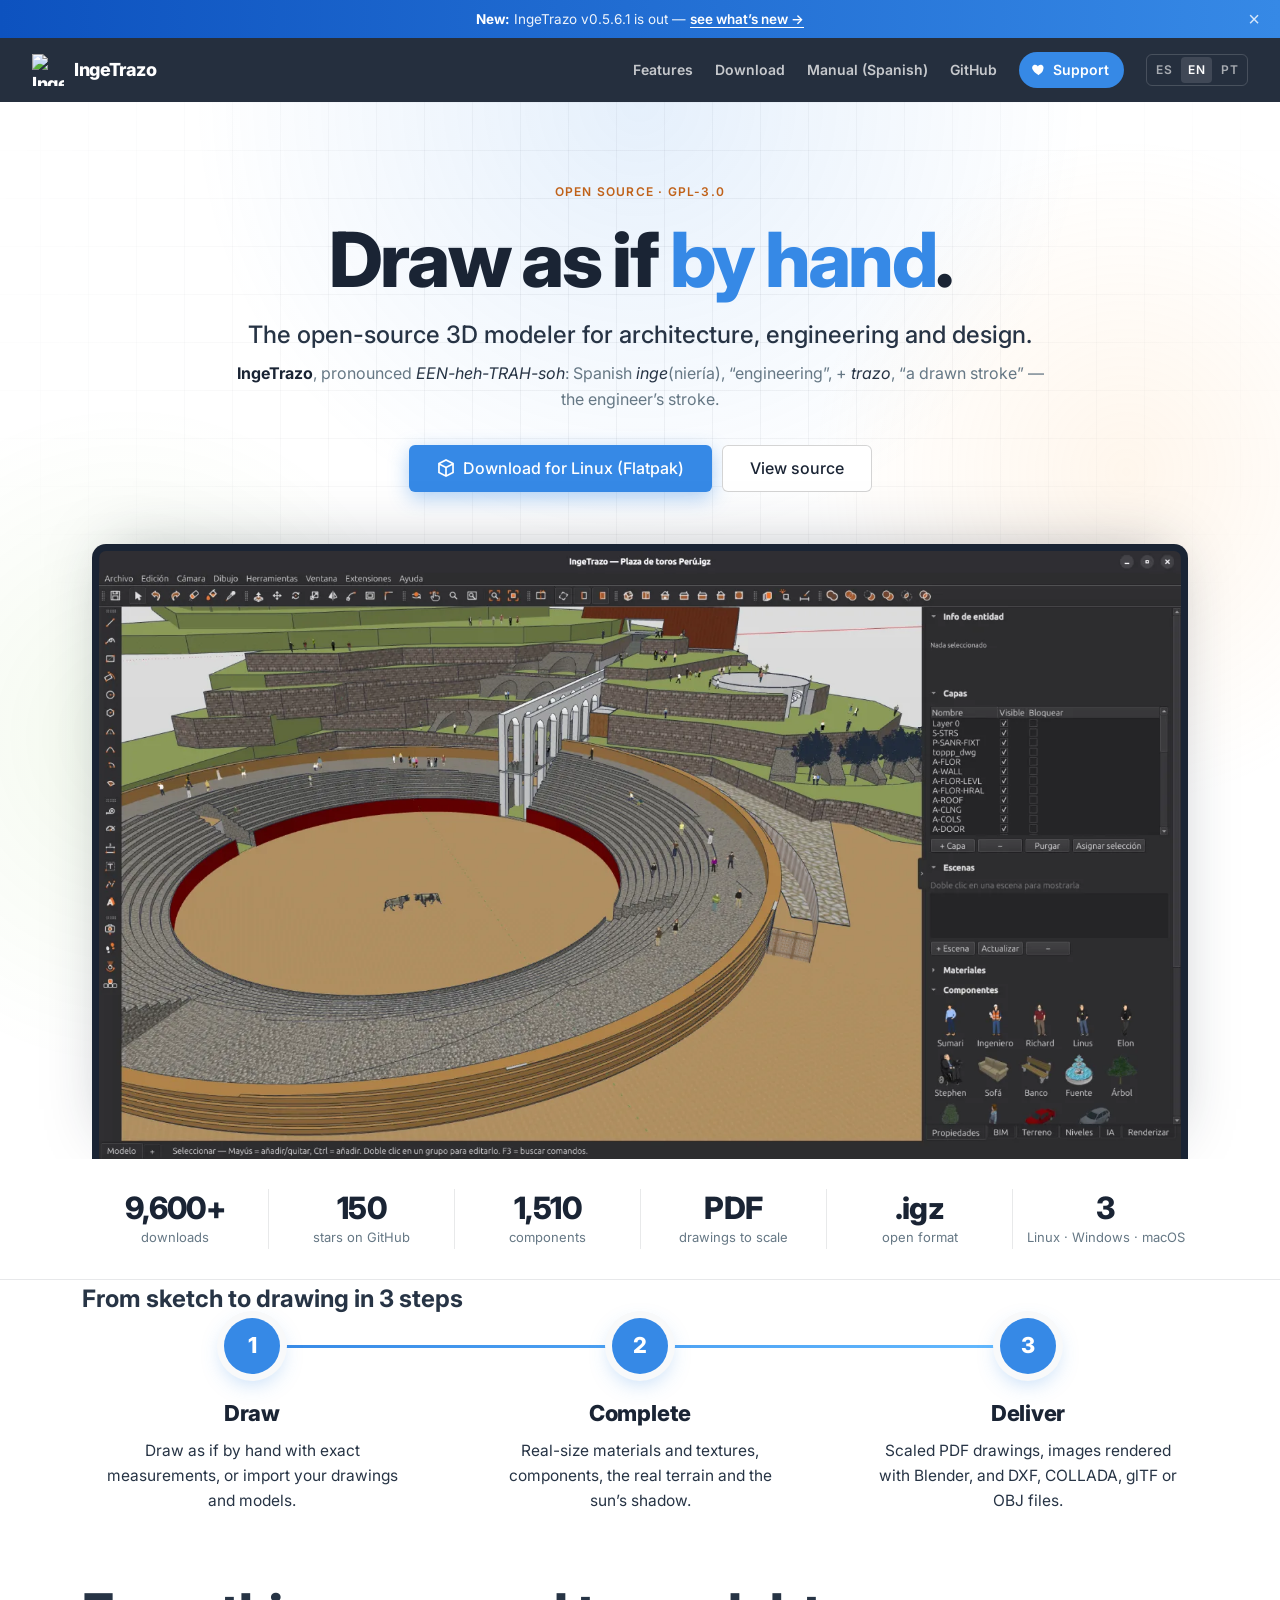
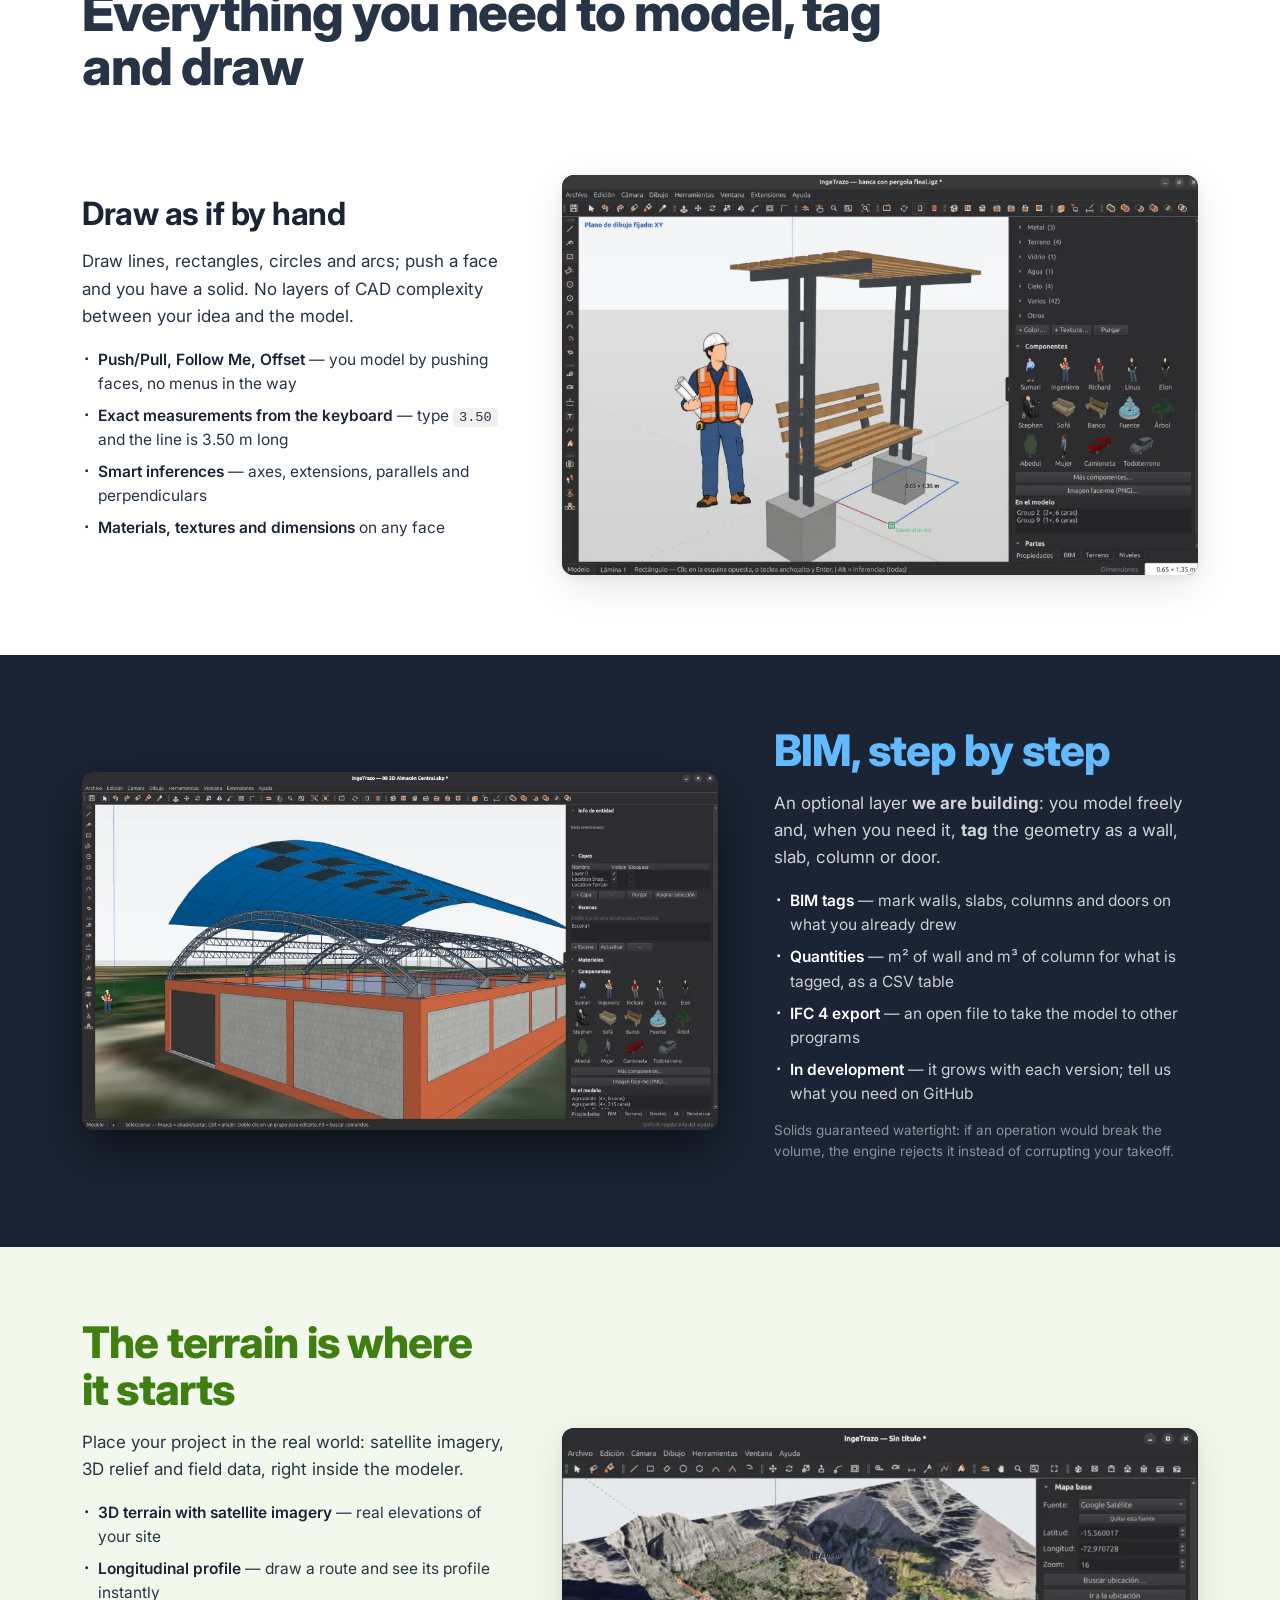
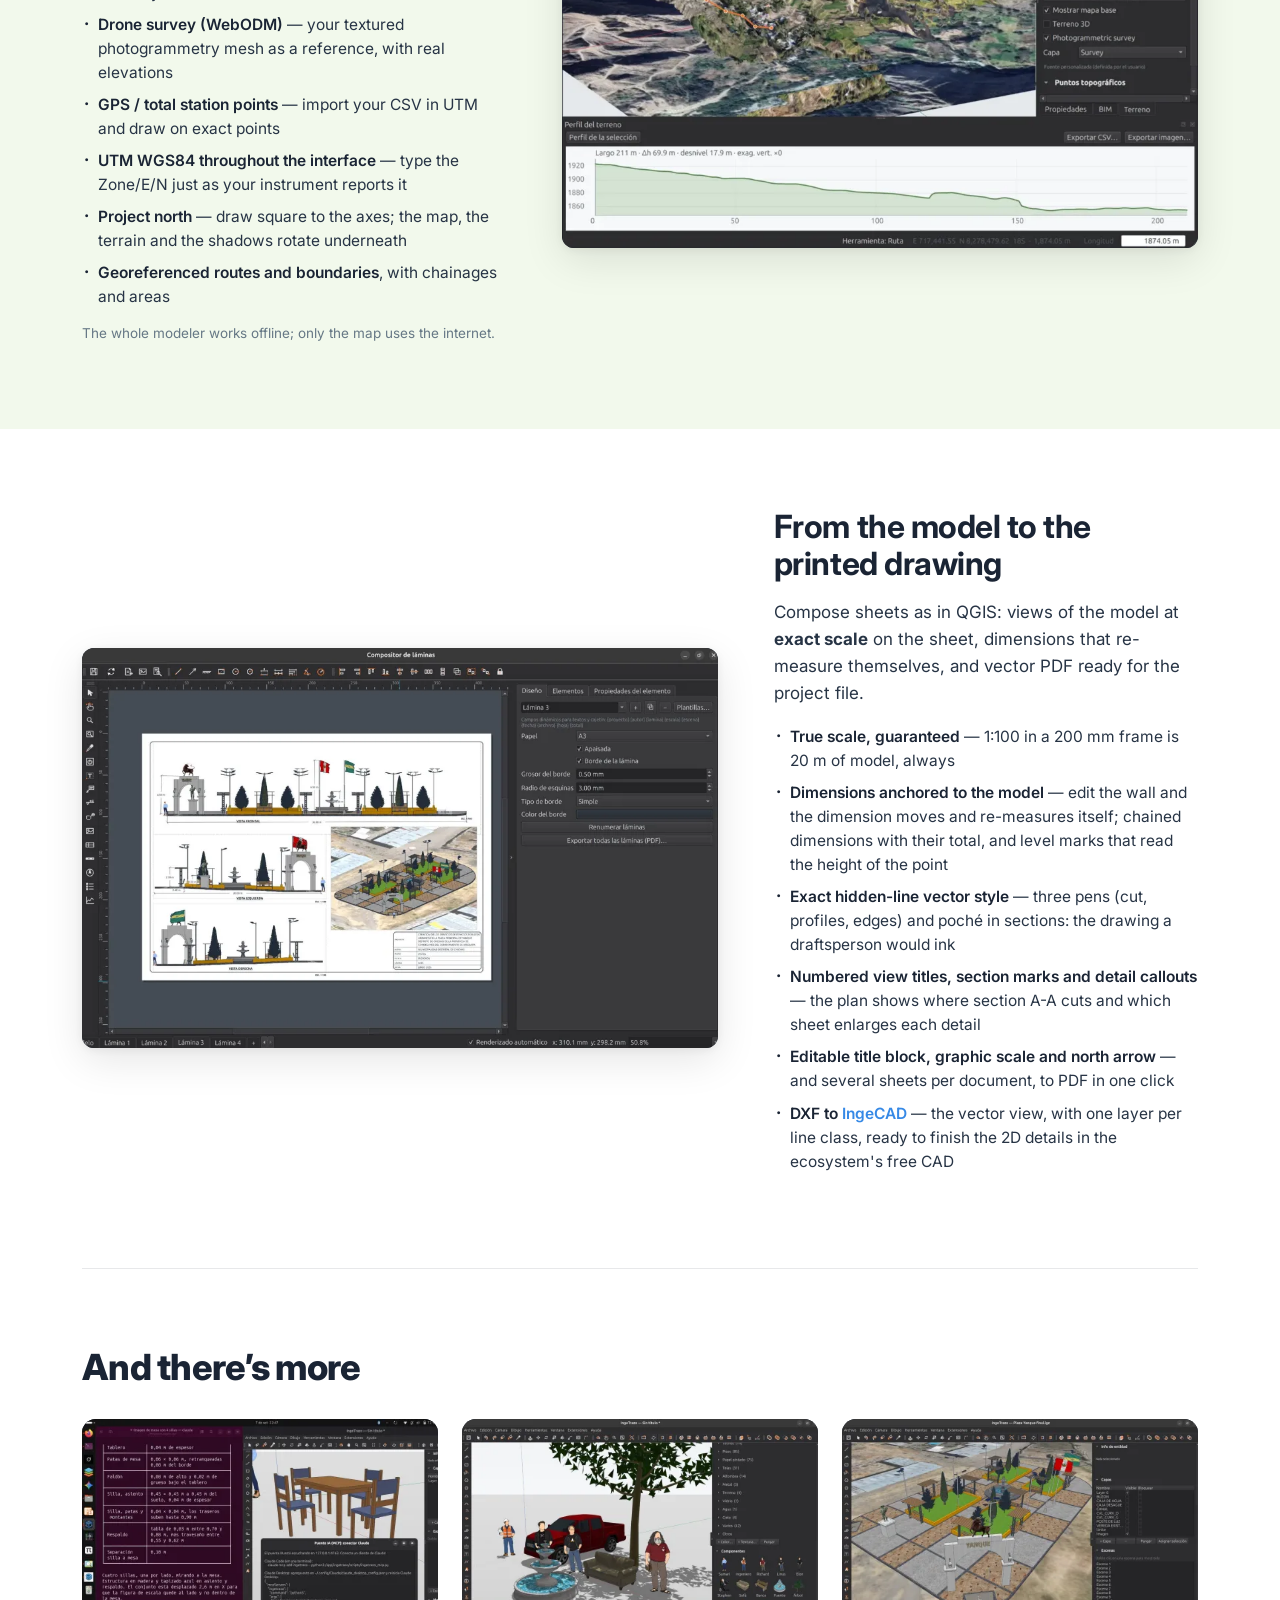
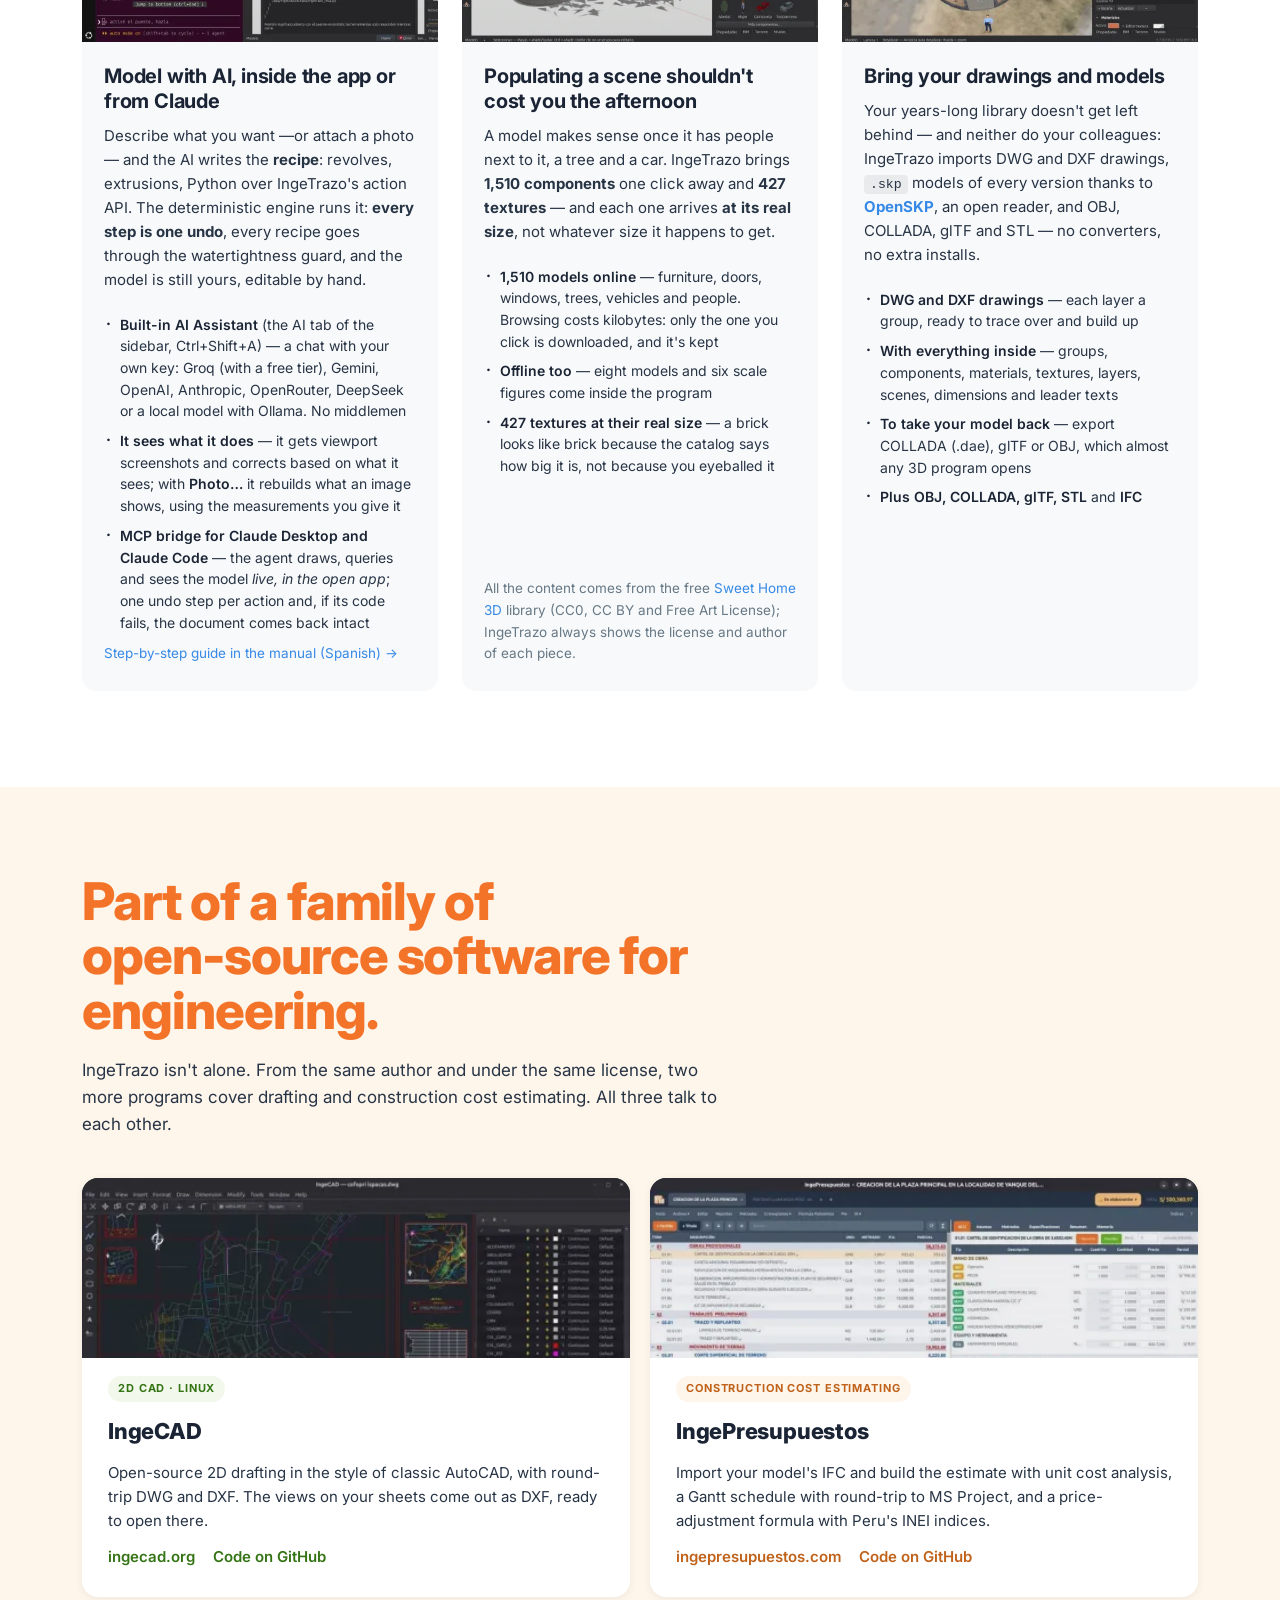
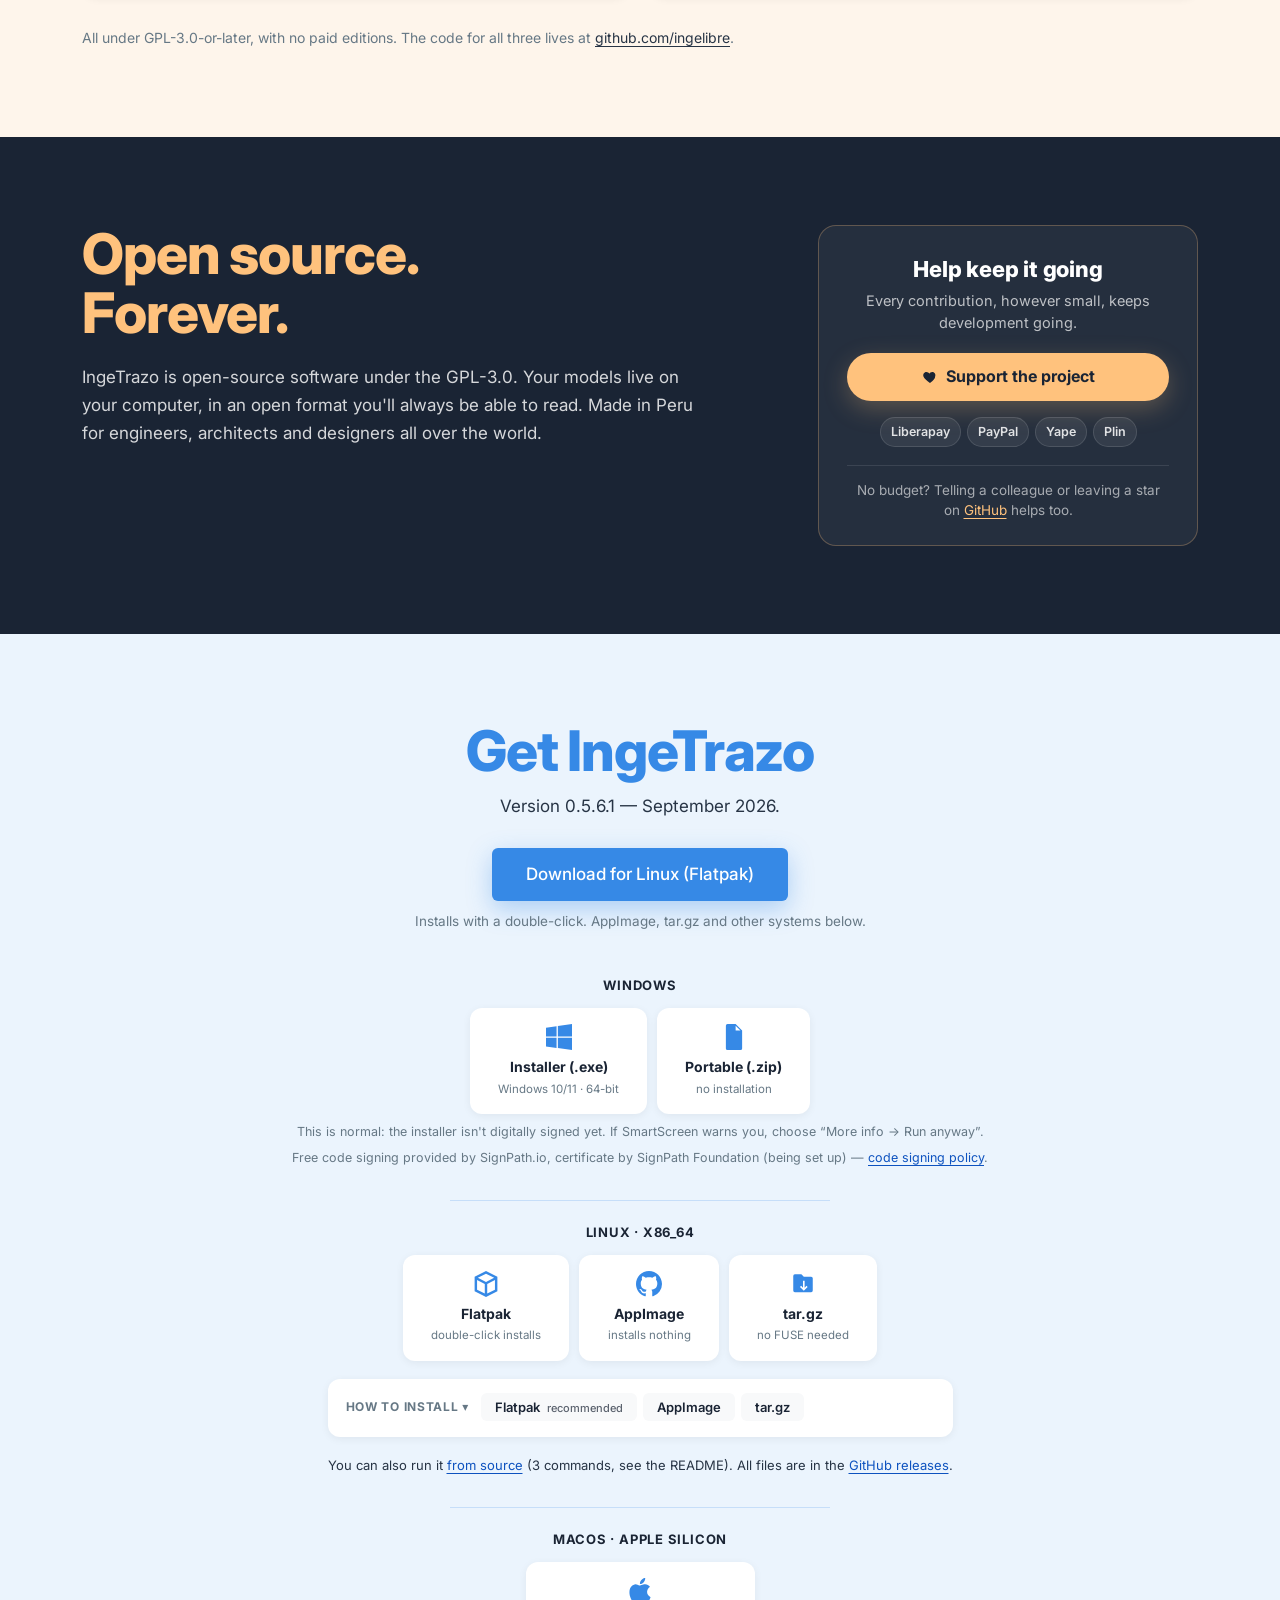
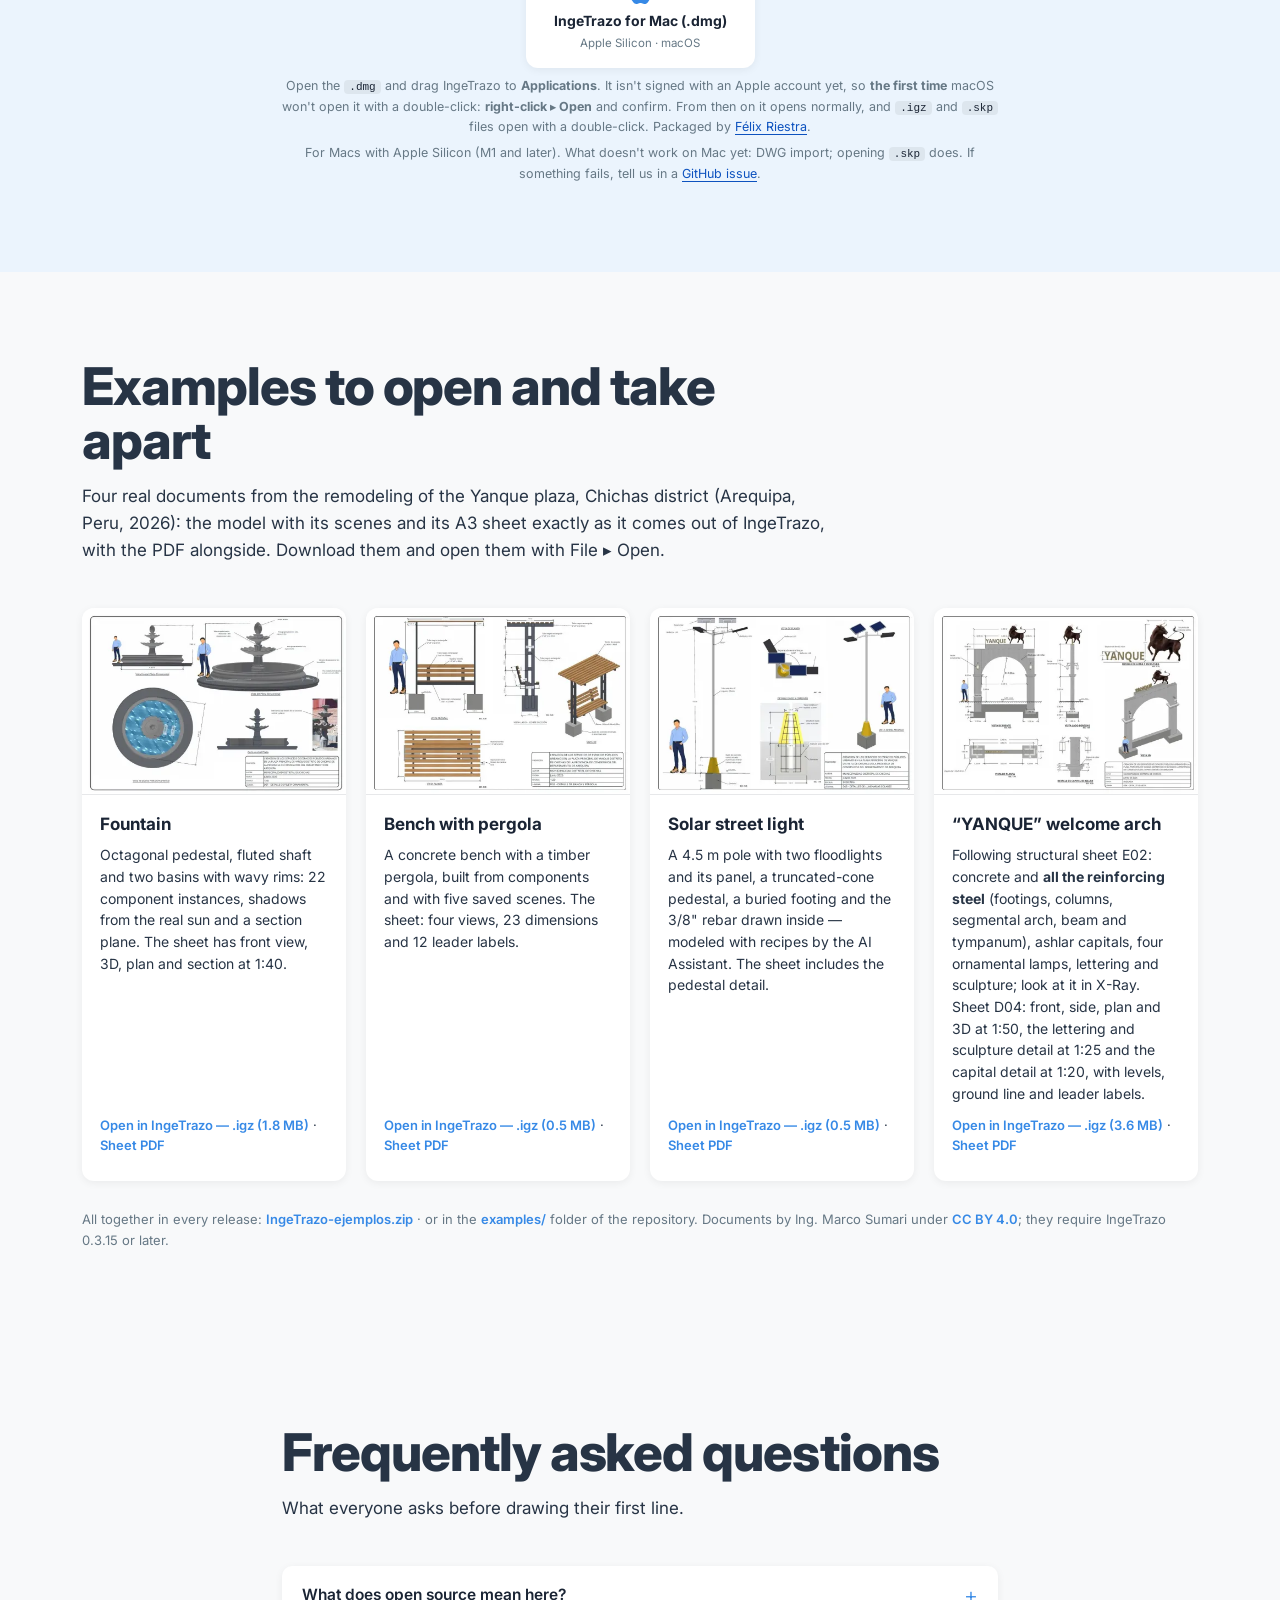
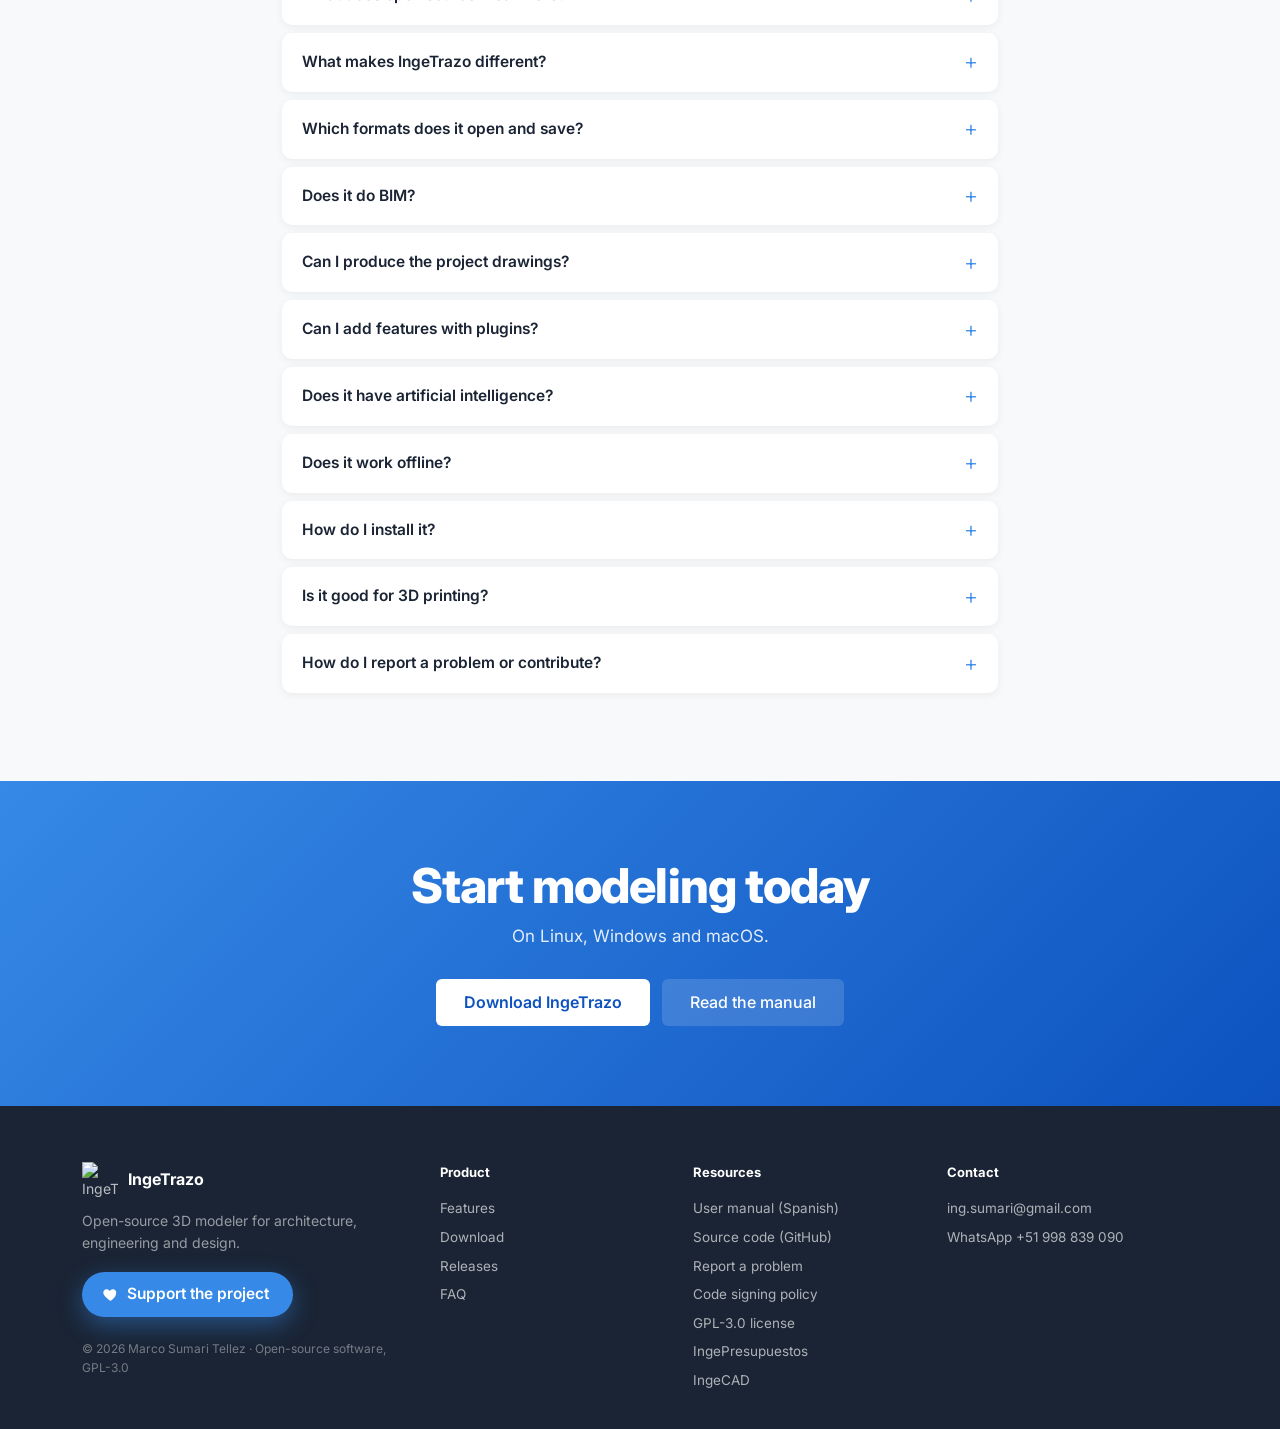
==== en/index.html @ fbbed51f "Portada clara y centrada: el lema, qué es, dos botones y la captura grande La portada vuelve al dise" ====
<!DOCTYPE html>
<html lang="en">
<head>
  <meta charset="UTF-8">
  <meta name="viewport" content="width=device-width, initial-scale=1.0">
  <meta name="theme-color" content="#1A2434">

  <title>IngeTrazo · Open-source 3D modeler for architecture and engineering</title>

  <meta name="description" content="Open-source 3D modeler for architecture, engineering and design: draw as if by hand, compose scaled PDF drawings and render with Blender. 3D satellite terrain and profiles. Linux, Windows and macOS. GPL-3.0.">
  <meta name="keywords" content="open-source 3D modeler, Linux 3D modeler, open BIM, IFC export, quantity takeoff, civil engineering software, 3D design, 3D modeling, Linux CAD, 3D terrain, longitudinal profile, open source, GPL">
  <meta name="author" content="Ing. Marco Sumari">

  <link rel="canonical" href="https://ingetrazo.com/en/">
  <link rel="alternate" hreflang="es" href="https://ingetrazo.com/">
  <link rel="alternate" hreflang="en" href="https://ingetrazo.com/en/">
  <link rel="alternate" hreflang="pt" href="https://ingetrazo.com/pt/">
  <link rel="alternate" hreflang="x-default" href="https://ingetrazo.com/">

  <meta property="og:site_name" content="IngeTrazo">
  <meta property="og:title" content="IngeTrazo · Open-source 3D modeler for architecture and engineering">
  <meta property="og:description" content="Draw as if by hand: model by pushing faces, compose scaled PDF drawings and render with Blender. 3D satellite terrain. Open source (GPL-3.0). Linux, Windows and macOS.">
  <meta property="og:image" content="https://ingetrazo.com/images/og-banner.jpg">
  <meta property="og:image:width" content="1200">
  <meta property="og:image:height" content="630">
  <meta property="og:url" content="https://ingetrazo.com/en/">
  <meta property="og:type" content="website">
  <meta property="og:locale" content="en_US">

  <meta name="twitter:card" content="summary_large_image">
  <meta name="twitter:title" content="IngeTrazo · Open-source 3D modeler for architecture and engineering">
  <meta name="twitter:description" content="Draw as if by hand: scaled PDF drawings, Blender renders and 3D satellite terrain. Open source. Linux, Windows and macOS.">
  <meta name="twitter:image" content="https://ingetrazo.com/images/og-banner.jpg">

  <link rel="icon" href="/images/favicon-32.png" type="image/png" sizes="32x32">
  <link rel="icon" href="/images/favicon-16.png" type="image/png" sizes="16x16">
  <link rel="apple-touch-icon" href="/images/logo.png" sizes="180x180">

  <link rel="preconnect" href="https://fonts.googleapis.com">
  <link rel="preconnect" href="https://fonts.gstatic.com" crossorigin>
  <link href="https://fonts.googleapis.com/css2?family=Inter:wght@400;500;600;700;800&display=swap" rel="stylesheet">

  <link rel="stylesheet" href="/style.css">

  <script type="application/ld+json">
  {
    "@context": "https://schema.org",
    "@type": "SoftwareApplication",
    "name": "IngeTrazo",
    "operatingSystem": "Linux, Windows, macOS",
    "applicationCategory": "DesignApplication",
    "description": "Open-source 3D modeler for architecture, civil engineering and 3D design, with push/pull modeling that feels like drawing by hand and an optional BIM layer in development (tags and IFC export). Includes a library of 1,510 components and 427 real-size textures with the 213 RAL Classic colors, sheet composition with drawings at exact scale and PDF export, 3D satellite terrain, drone photogrammetry surveys, longitudinal profiles; opens .skp files from every version, and imports and exports .dae, .obj, glTF and STL. Open source under GPL-3.0.",
    "url": "https://ingetrazo.com/en/",
    "softwareVersion": "0.5.6.1",
    "downloadUrl": "https://github.com/ingelibre/ingetrazo/releases/latest",
    "screenshot": "https://ingetrazo.com/images/screenshots/principal.jpeg",
    "image": "https://ingetrazo.com/images/logo.png",
    "author": {
      "@type": "Person",
      "name": "Ing. Marco Sumari",
      "email": "ing.sumari@gmail.com"
    },
    "inLanguage": "en",
    "license": "https://www.gnu.org/licenses/gpl-3.0.html",
    "offers": {
      "@type": "Offer",
      "price": "0",
      "priceCurrency": "USD",
      "description": "Open-source software under the GPL-3.0 license."
    }
  }
  </script>

  <script type="application/ld+json">
  {
    "@context": "https://schema.org",
    "@type": "FAQPage",
    "mainEntity": [
      {
        "@type": "Question",
        "name": "What does open source mean here?",
        "acceptedAnswer": {
          "@type": "Answer",
          "text": "IngeTrazo is open-source software under the GPL-3.0 license: you may use it for any project, study how it works, improve it and share it, with its source code published on GitHub. Your models are yours."
        }
      },
      {
        "@type": "Question",
        "name": "What makes IngeTrazo different?",
        "acceptedAnswer": {
          "@type": "Answer",
          "text": "It is open-source software (GPL-3.0) and runs natively on Linux, as well as Windows and macOS. It guarantees watertight solids and brings an optional BIM layer, in development. It composes sheets at scale into PDF, brings in real terrain (satellite, elevation, drone, GPS points) and connects to AI assistants that draw with the same engine, every step undoable."
        }
      },
      {
        "@type": "Question",
        "name": "Which formats does it open and save?",
        "acceptedAnswer": {
          "@type": "Answer",
          "text": "It opens its own .igz documents, DWG and DXF drawings, .skp models of every version (through OpenSKP, an open reader IngeTrazo contributes to), COLLADA (.dae), OBJ, glTF and STL. It saves to .igz, an open format, and exports COLLADA, OBJ, glTF, STL, IFC, DXF and PDF drawings."
        }
      },
      {
        "@type": "Question",
        "name": "Does it do BIM?",
        "acceptedAnswer": {
          "@type": "Answer",
          "text": "An optional layer, in development: you can tag geometry as a wall, slab, column or door, get its quantities (m², m³, units) and export it to IFC, the standard format other programs read — including IngePresupuestos. It grows with each version."
        }
      },
      {
        "@type": "Question",
        "name": "Can I produce the project drawings?",
        "acceptedAnswer": {
          "@type": "Answer",
          "text": "Yes. The sheet composer places views of the model at exact scale (1:50, 1:100…) on A4–A0 sheets, with dimensions anchored to the model that update when the model changes, an editable title block, graphic scale, numbered view titles, section marks, level and chained dimensions, detail callouts, and a vector hidden-line style with pens and poché. Export each sheet — or the whole set — to vector PDF, and the view to DXF."
        }
      },
      {
        "@type": "Question",
        "name": "Can I add features with plugins?",
        "acceptedAnswer": {
          "@type": "Answer",
          "text": "Yes. Since version 0.3.2 IngeTrazo has an Extensions menu: copy a plugin (a Python file) into your personal folder and its tools show up in the menu. Two come built in: Model Info (statistics, materials and BIM objects) and a Python Console to inspect and automate the model with code, all tied into undo."
        }
      },
      {
        "@type": "Question",
        "name": "Does it have artificial intelligence?",
        "acceptedAnswer": {
          "@type": "Answer",
          "text": "Yes, in two ways. The built-in AI Assistant is a chat: paste the key of whichever provider you prefer (Groq has a free tier; also Gemini, OpenAI, Anthropic, OpenRouter, DeepSeek, or Ollama on your own machine) and describe the model in words or with a photo. And the MCP bridge lets Claude Desktop or Claude Code draw directly in the open app. In both cases the AI generates recipes that the engine executes, every step can be undone and the model stays editable by hand. Without AI, IngeTrazo works just the same, and offline."
        }
      },
      {
        "@type": "Question",
        "name": "Does it work offline?",
        "acceptedAnswer": {
          "@type": "Answer",
          "text": "Yes, the whole modeler works offline and your files live on your computer. Only the satellite map and the 3D terrain download imagery from the internet while you use them."
        }
      },
      {
        "@type": "Question",
        "name": "How do I install it?",
        "acceptedAnswer": {
          "@type": "Answer",
          "text": "On Windows: download the installer from ingetrazo.com or from the GitHub releases, double-click and you're done. On Linux: download the Flatpak (double-click and your app store installs it, with .igz and .skp files associated), the AppImage (make it executable and open it) or, if your distro lacks FUSE, the tar.gz — extract it anywhere and run ingetrazo. On macOS (Apple Silicon): download the .dmg, drag IngeTrazo to Applications and the first time open it with right-click ▸ Open (it isn't signed with an Apple account yet). You can also run it from source with 3 commands."
        }
      },
      {
        "@type": "Question",
        "name": "Is it good for 3D printing?",
        "acceptedAnswer": {
          "@type": "Answer",
          "text": "Not its strong suit yet, but it's on the horizon. Today you can export to binary STL and take it to your slicer, and the solids the engine makes are closed; what it doesn't have yet are dedicated 3D-printing tools (wall-thickness checks, overhangs, mesh repair, 3MF). They're planned for the future."
        }
      },
      {
        "@type": "Question",
        "name": "How do I report a problem or contribute?",
        "acceptedAnswer": {
          "@type": "Answer",
          "text": "The project lives on GitHub (github.com/ingelibre/ingetrazo): open an issue with your sample file, suggest improvements or send code. You can also get in touch by email."
        }
      }
    ]
  }
  </script>
</head>
<body>

  <!-- ============ AVISO DE NUEVA VERSIÓN ============ -->
  <div class="announce" id="announce">
    <p><strong>New:</strong> IngeTrazo <span id="announce-version">v0.5.6.1</span> is out — <a href="https://github.com/ingelibre/ingetrazo/releases/latest" target="_blank" rel="noopener">see what’s new →</a></p>
    <button type="button" class="announce-close" aria-label="Close notice">×</button>
  </div>

  <!-- ============ HEADER ============ -->
  <header class="nav">
    <div class="container nav-inner">
      <a href="/en/" class="nav-brand">
        <img src="/images/logo.png" alt="IngeTrazo" width="32" height="32">
        <span>IngeTrazo</span>
      </a>
      <nav class="nav-links">
        <a href="#features">Features</a>
        <a href="#descargar">Download</a>
        <a href="https://ingetrazo-docs.pages.dev" target="_blank" rel="noopener">Manual (Spanish)</a>
        <a href="https://github.com/ingelibre/ingetrazo" target="_blank" rel="noopener">GitHub</a>
        <a href="/en/apoyar">Support</a>
        <span class="lang-switch" aria-label="Language"><a href="/" hreflang="es" data-lang="es">ES</a><a href="/en/" hreflang="en" data-lang="en" aria-current="true">EN</a><a href="/pt/" hreflang="pt" data-lang="pt">PT</a></span>
      </nav>
      <button class="nav-toggle" aria-label="Open menu" type="button">
        <span></span><span></span><span></span>
      </button>
    </div>
  </header>

  <!-- ============ HERO ============ -->
  <section class="hero">
    <div class="container hero-center">
      <span class="hero-badge">Open source · GPL-3.0</span>
      <h1>Draw as if <span class="grad-text">by hand</span>.</h1>
      <p class="hero-lead">The open-source 3D modeler for architecture, engineering and design.</p>
      <p class="hero-name"><strong>IngeTrazo</strong>, pronounced <em>EEN-heh-TRAH-soh</em>: Spanish <em>inge</em>(niería), “engineering”, + <em>trazo</em>, “a drawn stroke” — the engineer’s stroke.</p>
      <div class="hero-ctas">
        <a href="#descargar" class="btn btn-primary btn-lg" id="hero-dl">Download IngeTrazo</a>
        <a href="https://github.com/ingelibre/ingetrazo" class="btn btn-ghost btn-lg" target="_blank" rel="noopener">View source</a>
      </div>
    </div>
    <div class="hero-screenshot-wrap">
      <img class="hero-img zoomable" src="/images/screenshots/principal.webp"
               srcset="/images/screenshots/principal-480.webp 480w, /images/screenshots/principal-960.webp 960w, /images/screenshots/principal.webp 1600w"
               sizes="(max-width: 900px) calc(100vw - 32px), 1120px"
           alt="IngeTrazo with a bullring: terraces, stands, arches and spectators, with the layers, scenes and components panels and the Terrain, Levels, AI and Render tabs"
           width="1600" height="900" loading="eager" fetchpriority="high">
    </div>
  </section>

  <!-- ============ CIFRAS ============ -->
  <section class="stats" aria-label="IngeTrazo in numbers">
    <div class="container stats-row">
        <div class="stat"><strong data-stat="downloads">9,600+</strong><span>downloads</span></div>
        <div class="stat"><strong data-stat="stars">150</strong><span>stars on GitHub</span></div>
        <div class="stat"><strong>1,510</strong><span>components</span></div>
        <div class="stat"><strong>PDF</strong><span>drawings to scale</span></div>
        <div class="stat"><strong>.igz</strong><span>open format</span></div>
        <div class="stat"><strong>3</strong><span>Linux · Windows · macOS</span></div>
    </div>
  </section>

  <!-- ============ 3 PASOS ============ -->
  <section class="steps" aria-label="How it works">
    <div class="container">
      <h2>From sketch to drawing in 3 steps</h2>
      <ol class="steps-row">
        <li class="step"><span class="step-n">1</span><h3>Draw</h3><p>Draw as if by hand with exact measurements, or import your drawings and models.</p></li>
        <li class="step"><span class="step-n">2</span><h3>Complete</h3><p>Real-size materials and textures, components, the real terrain and the sun’s shadow.</p></li>
        <li class="step"><span class="step-n">3</span><h3>Deliver</h3><p>Scaled PDF drawings, images rendered with Blender, and DXF, COLLADA, glTF or OBJ files.</p></li>
      </ol>
    </div>
  </section>

  <!-- ============ FEATURES ============ -->
  <div id="features">
    <div class="container features-head"><h2>Everything you need to model, tag and draw</h2></div>

    <!-- ── 1. Modelado freeform ── -->
    <section class="feat reveal">
      <div class="container feat-row">
        <div class="feat-text">
          <h2>Draw as if by hand</h2>
          <p>Draw lines, rectangles, circles and arcs; push a face and you have a solid. No layers of CAD complexity between your idea and the model.</p>
          <ul class="feat-list">
            <li><strong>Push/Pull, Follow Me, Offset</strong> — you model by pushing faces, no menus in the way</li>
            <li><strong>Exact measurements from the keyboard</strong> — type <code>3.50</code> and the line is 3.50 m long</li>
            <li><strong>Smart inferences</strong> — axes, extensions, parallels and perpendiculars</li>
            <li><strong>Materials, textures and dimensions</strong> on any face</li>
          </ul>
        </div>
        <figure class="feat-img">
          <img class="zoomable" src="/images/screenshots/modelado.webp"
               srcset="/images/screenshots/modelado-480.webp 480w, /images/screenshots/modelado-960.webp 960w, /images/screenshots/modelado.webp 1600w"
               sizes="(max-width: 860px) calc(100vw - 64px), 640px"
               alt="Drawing Yanque's bench with pergola in IngeTrazo: a rectangle half-drawn on the concrete footing with its size, 0.65 × 1.35 m, in the value box, next to the engineer figure in a hard hat" width="1600" height="1007" loading="lazy">
        </figure>
      </div>
    </section>

    <!-- ── 2. BIM (en desarrollo) ── -->
    <section class="feat feat-bim reveal">
      <div class="container feat-row feat-reverse">
        <div class="feat-text">
          <h2>BIM, step by step</h2>
          <p>An optional layer <strong>we are building</strong>: you model freely and, when you need it, <strong>tag</strong> the geometry as a wall, slab, column or door.</p>
          <ul class="feat-list">
            <li><strong>BIM tags</strong> — mark walls, slabs, columns and doors on what you already drew</li>
            <li><strong>Quantities</strong> — m² of wall and m³ of column for what is tagged, as a CSV table</li>
            <li><strong>IFC 4 export</strong> — an open file to take the model to other programs</li>
            <li><strong>In development</strong> — it grows with each version; tell us what you need on GitHub</li>
          </ul>
          <p class="feat-muted-light">Solids guaranteed watertight: if an operation would break the volume, the engine rejects it instead of corrupting your takeoff.</p>
        </div>
        <figure class="feat-img">
          <img class="zoomable" src="/images/screenshots/bim.webp"
               srcset="/images/screenshots/bim-480.webp 480w, /images/screenshots/bim-960.webp 960w, /images/screenshots/bim.webp 1600w"
               sizes="(max-width: 860px) calc(100vw - 64px), 640px"
               alt="Warehouse with arched steel trusses, a curved roof and block walls on the terrain, with the layers, scenes and components panels" width="1600" height="900" loading="lazy">
        </figure>
      </div>
    </section>

    <!-- ── 3. Terreno — verde ── -->
    <section class="feat feat-terra reveal">
      <div class="container feat-row">
        <div class="feat-text">
          <h2>The terrain is where it starts</h2>
          <p>Place your project in the real world: satellite imagery, 3D relief and field data, right inside the modeler.</p>
          <ul class="feat-list">
            <li><strong>3D terrain with satellite imagery</strong> — real elevations of your site</li>
            <li><strong>Longitudinal profile</strong> — draw a route and see its profile instantly</li>
            <li><strong>Drone survey (WebODM)</strong> — your textured photogrammetry mesh as a reference, with real elevations</li>
            <li><strong>GPS / total station points</strong> — import your CSV in UTM and draw on exact points</li>
            <li><strong>UTM WGS84 throughout the interface</strong> — type the Zone/E/N just as your instrument reports it</li>
            <li><strong>Project north</strong> — draw square to the axes; the map, the terrain and the shadows rotate underneath</li>
            <li><strong>Georeferenced routes and boundaries</strong>, with chainages and areas</li>
          </ul>
          <p class="feat-muted">The whole modeler works offline; only the map uses the internet.</p>
        </div>
        <figure class="feat-img">
          <img class="zoomable" src="/images/screenshots/terreno.webp"
               srcset="/images/screenshots/terreno-480.webp 480w, /images/screenshots/terreno-960.webp 960w, /images/screenshots/terreno.webp 1600w"
               sizes="(max-width: 860px) calc(100vw - 64px), 640px"
               alt="Drone photogrammetry survey of a valley with a route drawn on it, its longitudinal profile and a live UTM readout" width="1600" height="1057" loading="lazy">
        </figure>
      </div>
    </section>

    <!-- ── 4. Láminas / planos ── -->
    <section class="feat reveal">
      <div class="container feat-row feat-reverse">
        <div class="feat-text">
          <h2>From the model to the printed drawing</h2>
          <p>Compose sheets as in QGIS: views of the model at <strong>exact scale</strong> on the sheet, dimensions that re-measure themselves, and vector PDF ready for the project file.</p>
          <ul class="feat-list">
            <li><strong>True scale, guaranteed</strong> — 1:100 in a 200 mm frame is 20 m of model, always</li>
            <li><strong>Dimensions anchored to the model</strong> — edit the wall and the dimension moves and re-measures itself; chained dimensions with their total, and level marks that read the height of the point</li>
            <li><strong>Exact hidden-line vector style</strong> — three pens (cut, profiles, edges) and poché in sections: the drawing a draftsperson would ink</li>
            <li><strong>Numbered view titles, section marks and detail callouts</strong> — the plan shows where section A-A cuts and which sheet enlarges each detail</li>
            <li><strong>Editable title block, graphic scale and north arrow</strong> — and several sheets per document, to PDF in one click</li>
            <li><strong>DXF to <a href="https://ingecad.org" target="_blank" rel="noopener">IngeCAD</a></strong> — the vector view, with one layer per line class, ready to finish the 2D details in the ecosystem's free CAD</li>
          </ul>
        </div>
        <figure class="feat-img">
          <img class="zoomable" src="/images/screenshots/laminas.webp"
               srcset="/images/screenshots/laminas-480.webp 480w, /images/screenshots/laminas-960.webp 960w, /images/screenshots/laminas.webp 1600w"
               sizes="(max-width: 860px) calc(100vw - 64px), 640px"
               data-caption="IngeTrazo's sheet composer with an A3 sheet of Yanque's square: front, left and right views at 1:100, a 3D view on the satellite terrain and the title block"
               alt="IngeTrazo's sheet composer with an A3 sheet of Yanque's square: front, left and right views at 1:100, a 3D view on the satellite terrain and the title block" width="1600" height="1007" loading="lazy">
        </figure>
      </div>
    </section>

    <!-- ── Y además: IA, componentes e importar ── -->
    <section class="feat more reveal">
      <div class="container">
        <h2 class="more-title">And there’s more</h2>
        <div class="more-grid">
        <article class="more-card">
          <figure class="more-img">
            <img class="zoomable" src="/images/screenshots/mcp-claude.webp"
               srcset="/images/screenshots/mcp-claude-480.webp 480w, /images/screenshots/mcp-claude-960.webp 960w, /images/screenshots/mcp-claude.webp 1600w"
               sizes="(max-width: 960px) min(640px, calc(100vw - 40px)), 380px"
                 data-caption="The MCP bridge on an uncropped Ubuntu desktop. Claude Code in the terminal has just drawn, in the app open next to it, a 1.40 × 0.80 × 0.75 m dining table with four chairs (0.45 × 0.45 seat at 0.45 m, backrest at 0.90 m) —“a table with 4 chairs, standard measurements”— and answers with the table of dimensions it used; on the right, the bridge dialog with the connection line. How it's done: Extensions ▸ AI Bridge (MCP), copy the line it shows you, paste it into the terminal (claude mcp add ingetrazo -- …) or into Claude Desktop's configuration, and ask for whatever you want with IngeTrazo open."
                 alt="Full Ubuntu desktop: Claude Code in a terminal on the left listing the measurements of the table with four chairs it just drew, and IngeTrazo on the right with the model and the AI Bridge (MCP) dialog open" width="1600" height="1000" loading="lazy">
          </figure>
          <div class="more-body">
            <h3>Model with AI, inside the app or from Claude</h3>
            <p>Describe what you want —or attach a photo— and the AI writes the <strong>recipe</strong>: revolves, extrusions, Python over IngeTrazo's action API. The deterministic engine runs it: <strong>every step is one undo</strong>, every recipe goes through the watertightness guard, and the model is still yours, editable by hand.</p>
            <ul class="feat-list">
              <li><strong>Built-in AI Assistant</strong> (the AI tab of the sidebar, Ctrl+Shift+A) — a chat with your own key: Groq (with a free tier), Gemini, OpenAI, Anthropic, OpenRouter, DeepSeek or a local model with Ollama. No middlemen</li>
              <li><strong>It sees what it does</strong> — it gets viewport screenshots and corrects based on what it sees; with <strong>Photo…</strong> it rebuilds what an image shows, using the measurements you give it</li>
              <li><strong>MCP bridge for Claude Desktop and Claude Code</strong> — the agent draws, queries and sees the model <em>live, in the open app</em>; one undo step per action and, if its code fails, the document comes back intact</li>
            </ul>
            <p class="feat-muted"><a href="https://ingetrazo-docs.pages.dev/ia/" target="_blank" rel="noopener">Step-by-step guide in the manual (Spanish) →</a></p>
          </div>
        </article>
        <article class="more-card">
          <figure class="more-img">
          <img class="zoomable" src="/images/screenshots/componentes.webp"
               srcset="/images/screenshots/componentes-480.webp 480w, /images/screenshots/componentes-960.webp 960w, /images/screenshots/componentes.webp 1600w"
               sizes="(max-width: 960px) min(640px, calc(100vw - 40px)), 380px"
               data-caption="A scene populated from IngeTrazo's component tray: a tree casting shadows, a pickup, a sofa, a fountain and scale figures, with the library of people, furniture, trees and vehicles on the right"
               alt="A scene populated from IngeTrazo's component tray: a tree casting shadows, a pickup, a sofa, a fountain and scale figures, with the library of people, furniture, trees and vehicles on the right" width="1600" height="1007" loading="lazy">
        </figure>
          <div class="more-body">
            <h3>Populating a scene shouldn't cost you the afternoon</h3>
            <p>A model makes sense once it has people next to it, a tree and a car. IngeTrazo brings <strong>1,510 components</strong> one click away and <strong>427 textures</strong> — and each one arrives <strong>at its real size</strong>, not whatever size it happens to get.</p>
            <ul class="feat-list">
              <li><strong>1,510 models online</strong> — furniture, doors, windows, trees, vehicles and people. Browsing costs kilobytes: only the one you click is downloaded, and it's kept</li>
              <li><strong>Offline too</strong> — eight models and six scale figures come inside the program</li>
              <li><strong>427 textures at their real size</strong> — a brick looks like brick because the catalog says how big it is, not because you eyeballed it</li>
            </ul>
            <p class="feat-muted">All the content comes from the free <a href="https://www.sweethome3d.com" target="_blank" rel="noopener">Sweet Home 3D</a> library (CC0, CC BY and Free Art License); IngeTrazo always shows the license and author of each piece.</p>
          </div>
        </article>
        <article class="more-card">
          <figure class="more-img">
          <img class="zoomable" src="/images/screenshots/importar.webp"
               srcset="/images/screenshots/importar-480.webp 480w, /images/screenshots/importar-960.webp 960w, /images/screenshots/importar.webp 1600w"
               sizes="(max-width: 960px) min(640px, calc(100vw - 40px)), 380px"
               data-caption="Yanque's main square modelled in IngeTrazo on its satellite terrain: welcome arch, pergolas, gardens, fountain, solar lamp posts and flags, with its layers and scenes in the side panel"
               alt="Yanque's main square modelled in IngeTrazo on its satellite terrain: welcome arch, pergolas, gardens, fountain, solar lamp posts and flags, with its layers and scenes in the side panel" width="1600" height="1007" loading="lazy">
        </figure>
          <div class="more-body">
            <h3>Bring your drawings and models</h3>
          <p>Your years-long library doesn't get left behind — and neither do your colleagues: IngeTrazo imports DWG and DXF drawings, <code>.skp</code> models of every version thanks to <a href="https://github.com/iamahsanmehmood/openskp" target="_blank" rel="noopener"><strong>OpenSKP</strong></a>, an open reader, and OBJ, COLLADA, glTF and STL — no converters, no extra installs.</p>
          <ul class="feat-list">
            <li><strong>DWG and DXF drawings</strong> — each layer a group, ready to trace over and build up</li>
            <li><strong>With everything inside</strong> — groups, components, materials, textures, layers, scenes, dimensions and leader texts</li>
            <li><strong>To take your model back</strong> — export COLLADA (.dae), glTF or OBJ, which almost any 3D program opens</li>
            <li><strong>Plus OBJ, COLLADA, glTF, STL</strong> and <strong>IFC</strong></li>
          </ul>
          </div>
        </article>
        </div>
      </div>
    </section>

  </div>

  <!-- ============ PUENTE INGEPRESUPUESTOS ============ -->
  <section class="bridge reveal">
    <div class="container">
      <h2>Part of a family of<br>open-source software for engineering.</h2>
      <p>IngeTrazo isn't alone. From the same author and under the same license, two more programs cover drafting and construction cost estimating. All three talk to each other.</p>
      <div class="fam-grid">
        <article class="fam-card fam-lime">
          <a class="fam-shot" href="https://ingecad.org" target="_blank" rel="noopener" tabindex="-1" aria-hidden="true">
            <img src="/images/familia/ingecad.webp"
               srcset="/images/familia/ingecad-480.webp 480w, /images/familia/ingecad.webp 960w"
               sizes="(max-width: 700px) calc(100vw - 40px), 460px" alt="" width="960" height="540" loading="lazy">
          </a>
          <span class="fam-tag">2D CAD · Linux</span>
          <h3>IngeCAD</h3>
          <p>Open-source 2D drafting in the style of classic AutoCAD, with round-trip DWG and DXF. The views on your sheets come out as DXF, ready to open there.</p>
          <p class="fam-links">
            <a href="https://ingecad.org" target="_blank" rel="noopener">ingecad.org</a>
            <a href="https://github.com/ingelibre/ingecad" target="_blank" rel="noopener">Code on GitHub</a>
          </p>
        </article>
        <article class="fam-card fam-orange">
          <a class="fam-shot" href="https://ingepresupuestos.com" target="_blank" rel="noopener" tabindex="-1" aria-hidden="true">
            <img src="/images/familia/ingepresupuestos.webp"
               srcset="/images/familia/ingepresupuestos-480.webp 480w, /images/familia/ingepresupuestos.webp 960w"
               sizes="(max-width: 700px) calc(100vw - 40px), 460px" alt="" width="960" height="540" loading="lazy">
          </a>
          <span class="fam-tag">Construction cost estimating</span>
          <h3>IngePresupuestos</h3>
          <p>Import your model's IFC and build the estimate with unit cost analysis, a Gantt schedule with round-trip to MS Project, and a price-adjustment formula with Peru's INEI indices.</p>
          <p class="fam-links">
            <a href="https://ingepresupuestos.com" target="_blank" rel="noopener">ingepresupuestos.com</a>
            <a href="https://github.com/ingelibre/ingepresupuestos" target="_blank" rel="noopener">Code on GitHub</a>
          </p>
        </article>
      </div>
      <p class="fam-note">All under GPL-3.0-or-later, with no paid editions. The code for all three lives at <a href="https://github.com/ingelibre" target="_blank" rel="noopener">github.com/ingelibre</a>.</p>
    </div>
  </section>

  <!-- ============ IMPACT ============ -->
  <section class="impact">
    <h2>Open source.<br>Forever.</h2>
    <p>IngeTrazo is open-source software under the GPL-3.0. Your models live on your computer, in an open format you'll always be able to read. Made in Peru for engineers, architects and designers all over the world.</p>
    <aside class="impact-card">
      <p class="impact-card-q">Help keep it going</p>
      <p class="impact-card-sub">Every contribution, however small, keeps development going.</p>
      <a class="btn btn-lg impact-card-btn" href="/en/apoyar">Support the project</a>
      <ul class="pay-chips" aria-label="Payment methods"><li>Liberapay</li><li>PayPal</li><li>Yape</li><li>Plin</li></ul>
      <p class="impact-card-alt">No budget? Telling a colleague or leaving a star on <a href="https://github.com/ingelibre/ingetrazo" target="_blank" rel="noopener">GitHub</a> helps too.</p>
    </aside>
  </section>


  <!-- ============ DESCARGAR ============ -->
  <section id="descargar" class="download-section">
    <div class="container">
      <h2>Get IngeTrazo</h2>
      <p class="download-sub">Version <span id="dl-version">0.5.6.1</span> — <span id="dl-date">September 2026</span>.</p>
      <div class="dl-primary" id="dl-primary" hidden>
        <a class="btn btn-primary btn-lg" id="dl-primary-btn" href="#descargar"></a>
        <p class="dl-primary-sub" id="dl-primary-sub"></p>
      </div>
      <div class="dl-row">
        <div class="dl-group">
          <span class="dl-group-label">Windows</span>
          <div class="dl-group-cards">
            <a class="dl-card dl-card-compact" id="dl-win-btn" href="https://github.com/ingelibre/ingetrazo/releases/latest" target="_blank" rel="noopener">
              <svg width="26" height="26" viewBox="0 0 16 16" fill="currentColor" aria-hidden="true"><path d="M0 2.3 6.5 1.4v6.3H0V2.3zM7.3 1.3 16 0v7.7H7.3V1.3zM0 8.5h6.5v6.3L0 13.9V8.5zM7.3 8.5H16V16l-8.7-1.2V8.5z"/></svg>
              <strong>Installer (.exe)</strong>
              <span>Windows 10/11 · 64-bit</span>
            </a>
            <a class="dl-card dl-card-compact" id="dl-win-zip" href="https://github.com/ingelibre/ingetrazo/releases/latest" target="_blank" rel="noopener">
              <svg width="26" height="26" viewBox="0 0 16 16" fill="currentColor" aria-hidden="true"><path d="M4 0h5l4 4v11a1 1 0 0 1-1 1H4a1 1 0 0 1-1-1V1a1 1 0 0 1 1-1zm5 1v3h3L9 1z"/></svg>
              <strong>Portable (.zip)</strong>
              <span>no installation</span>
            </a>
          </div>
          <p class="dl-group-alt">This is normal: the installer isn't digitally signed yet. If SmartScreen warns you, choose “More info → Run anyway”.</p>
          <p class="dl-group-alt">Free code signing provided by SignPath.io, certificate by SignPath Foundation (being set up) — <a href="/en/firma">code signing policy</a>.</p>
        </div>

        <div class="dl-divider"></div>

        <div class="dl-group">
          <span class="dl-group-label">Linux · x86_64</span>
          <div class="dl-group-cards">
            <a class="dl-card dl-card-compact" id="dl-flatpak" href="https://github.com/ingelibre/ingetrazo/releases/latest" target="_blank" rel="noopener">
              <svg width="26" height="26" viewBox="0 0 16 16" fill="currentColor" aria-hidden="true"><path d="M8 0 1 3.5v9L8 16l7-3.5v-9L8 0zm0 1.7 5 2.5-5 2.5-5-2.5 5-2.5zM2.5 5.6l4.75 2.4v5.9L2.5 11.5V5.6zm11 0v5.9l-4.75 2.4V8L13.5 5.6z"/></svg>
              <strong>Flatpak</strong>
              <span>double-click installs</span>
            </a>
            <a class="dl-card dl-card-compact" id="dl-appimage" href="https://github.com/ingelibre/ingetrazo/releases/latest" target="_blank" rel="noopener">
              <svg width="26" height="26" viewBox="0 0 16 16" fill="currentColor" aria-hidden="true"><path d="M8 0C3.58 0 0 3.58 0 8c0 3.54 2.29 6.53 5.47 7.59.4.07.55-.17.55-.38 0-.19-.01-.82-.01-1.49-2.01.37-2.53-.49-2.69-.94-.09-.23-.48-.94-.82-1.13-.28-.15-.68-.52-.01-.53.63-.01 1.08.58 1.23.82.72 1.21 1.87.87 2.33.66.07-.52.28-.87.51-1.07-1.78-.2-3.64-.89-3.64-3.95 0-.87.31-1.59.82-2.15-.08-.2-.36-1.02.08-2.12 0 0 .67-.21 2.2.82.64-.18 1.32-.27 2-.27s1.36.09 2 .27c1.53-1.04 2.2-.82 2.2-.82.44 1.1.16 1.92.08 2.12.51.56.82 1.27.82 2.15 0 3.07-1.87 3.75-3.65 3.95.29.25.54.73.54 1.48 0 1.07-.01 1.93-.01 2.2 0 .21.15.46.55.38A8.01 8.01 0 0 0 16 8c0-4.42-3.58-8-8-8z"/></svg>
              <strong>AppImage</strong>
              <span>installs nothing</span>
            </a>
            <a class="dl-card dl-card-compact" id="dl-tarball" href="https://github.com/ingelibre/ingetrazo/releases/latest" target="_blank" rel="noopener">
              <svg width="26" height="26" viewBox="0 0 16 16" fill="currentColor" aria-hidden="true"><path d="M2 3a1 1 0 0 1 1-1h4l1.5 1.5H13a1 1 0 0 1 1 1V12a1 1 0 0 1-1 1H3a1 1 0 0 1-1-1V3zm6 3v4.29L6.85 9.15l-.7.7L8.5 12.2l2.35-2.35-.7-.7L9 10.29V6H8z"/></svg>
              <strong>tar.gz</strong>
              <span>no FUSE needed</span>
            </a>
          </div>
          <div class="dl-howto">
            <div class="dl-tabs" role="tablist" aria-label="How to install on Linux">
              <span class="dl-tabs-label">How to install ▾</span>
              <button type="button" role="tab" class="dl-tab" aria-selected="false" data-tab="flatpak">Flatpak <em>recommended</em></button>
              <button type="button" role="tab" class="dl-tab" aria-selected="false" data-tab="appimage">AppImage</button>
              <button type="button" role="tab" class="dl-tab" aria-selected="false" data-tab="tarball">tar.gz</button>
            </div>

            <div class="dl-panel" role="tabpanel" data-panel="flatpak" hidden>
              <p>Install it from our repository and <code>flatpak update</code> will bring you every new version. It lands in your applications menu, with <code>.igz</code> and <code>.skp</code> files associated.</p>
              <div class="dl-code" id="dl-code-flatpak">
                <code>flatpak remote-add --user --if-not-exists flathub https://dl.flathub.org/repo/flathub.flatpakrepo
flatpak remote-add --user --if-not-exists ingetrazo https://ingetrazo.com/ingetrazo.flatpakrepo
flatpak install --user ingetrazo com.ingetrazo.IngeTrazo
flatpak run com.ingetrazo.IngeTrazo</code>
                <button class="dl-code-copy" type="button" data-copy="flatpak remote-add --user --if-not-exists flathub https://dl.flathub.org/repo/flathub.flatpakrepo && flatpak remote-add --user --if-not-exists ingetrazo https://ingetrazo.com/ingetrazo.flatpakrepo && flatpak install --user ingetrazo com.ingetrazo.IngeTrazo && flatpak run com.ingetrazo.IngeTrazo">Copy</button>
              </div>
              <p class="dl-panel-small">Prefer the standalone file? The card above downloads it and it installs with a double-click, but that way it <strong>doesn't update itself</strong>.</p>
            </div>

            <div class="dl-panel" role="tabpanel" data-panel="appimage" hidden>
              <p>Installs nothing: make it executable and open it (or double-click it in your file manager).</p>
              <div class="dl-code" id="dl-code-appimage">
                <code>chmod +x IngeTrazo-0.5.6.1-x86_64.AppImage
./IngeTrazo-0.5.6.1-x86_64.AppImage</code>
                <button class="dl-code-copy" type="button" data-copy="chmod +x IngeTrazo-0.5.6.1-x86_64.AppImage && ./IngeTrazo-0.5.6.1-x86_64.AppImage">Copy</button>
              </div>
              <p class="dl-panel-small">It needs FUSE, which almost every distro ships. If yours doesn't, use the tar.gz.</p>
            </div>

            <div class="dl-panel" role="tabpanel" data-panel="tarball" hidden>
              <p>For distros without FUSE, or to install it under <code>/opt</code>: extract and run.</p>
              <div class="dl-code" id="dl-code-tarball">
                <code>tar -xzf IngeTrazo-0.5.6.1-linux-x86_64.tar.gz
IngeTrazo-0.5.6.1/ingetrazo</code>
                <button class="dl-code-copy" type="button" data-copy="tar -xzf IngeTrazo-0.5.6.1-linux-x86_64.tar.gz && IngeTrazo-0.5.6.1/ingetrazo">Copy</button>
              </div>
              <p class="dl-panel-small">It carries the same as the AppImage: Python, Qt and the .skp reader travel inside.</p>
            </div>

            <p class="dl-howto-foot" hidden>All three run on Ubuntu 22.04 or later. If something fails, run it with the <code>--check</code> option and it tells you what's missing (for example <code>flatpak run com.ingetrazo.IngeTrazo --check</code> or <code>./IngeTrazo-*-x86_64.AppImage --check</code>).</p>
          </div>
          <p class="dl-note">You can also run it <a href="https://github.com/ingelibre/ingetrazo" target="_blank" rel="noopener">from source</a> (3 commands, see the README). All files are in the <a href="https://github.com/ingelibre/ingetrazo/releases" target="_blank" rel="noopener">GitHub releases</a>.</p>
        </div>

        <div class="dl-divider"></div>

        <div class="dl-group" id="mac">
          <span class="dl-group-label">macOS · Apple Silicon</span>
          <div class="dl-group-cards">
            <a class="dl-card dl-card-compact" id="dl-mac" href="https://github.com/ingelibre/ingetrazo/releases/latest" target="_blank" rel="noopener">
              <svg width="26" height="26" viewBox="0 0 16 16" fill="currentColor" aria-hidden="true"><path d="M11.182.008C11.148-.03 9.923.023 8.857 1.18c-1.066 1.156-.902 2.482-.878 2.516s1.52.087 2.475-1.258.762-2.391.728-2.43m3.314 11.733c-.048-.096-2.325-1.234-2.113-3.422s1.675-2.789 1.698-2.854-.597-.79-1.254-1.157a3.7 3.7 0 0 0-1.563-.434c-.108-.003-.483-.095-1.254.116-.508.139-1.653.589-1.968.607-.316.018-1.256-.522-2.267-.665-.647-.125-1.333.131-1.824.328-.49.196-1.422.754-2.074 2.237-.652 1.482-.311 3.83-.067 4.56s.625 1.924 1.273 2.796c.576.984 1.34 1.667 1.659 1.899s1.219.386 1.843.067c.502-.308 1.408-.485 1.766-.472.357.013 1.061.154 1.782.539.571.197 1.111.115 1.652-.105.541-.221 1.324-1.059 2.238-2.758q.52-1.185.473-1.282"/></svg>
              <strong>IngeTrazo for Mac (.dmg)</strong>
              <span>Apple Silicon · macOS</span>
            </a>
          </div>
          <p class="dl-group-alt">Open the <code>.dmg</code> and drag IngeTrazo to <strong>Applications</strong>. It isn't signed with an Apple account yet, so <strong>the first time</strong> macOS won't open it with a double-click: <strong>right-click ▸ Open</strong> and confirm. From then on it opens normally, and <code>.igz</code> and <code>.skp</code> files open with a double-click. Packaged by <a href="https://github.com/felixriestra" target="_blank" rel="noopener">Félix Riestra</a>.</p>
          <p class="dl-group-alt">For Macs with Apple Silicon (M1 and later). What doesn't work on Mac yet: DWG import; opening <code>.skp</code> does. If something fails, tell us in a <a href="https://github.com/ingelibre/ingetrazo/issues" target="_blank" rel="noopener">GitHub issue</a>.</p>
        </div>
      </div>
    </div>
  </section>

  <!-- ============ EJEMPLOS ============ -->
  <section id="ejemplos" class="section bg-light">
    <div class="container">
      <div class="section-head">
        <h2>Examples to open and take apart</h2>
        <p>Four real documents from the remodeling of the Yanque plaza, Chichas district (Arequipa, Peru, 2026): the model with its scenes and its A3 sheet exactly as it comes out of IngeTrazo, with the PDF alongside. Download them and open them with File ▸ Open.</p>
      </div>
      <div class="ej-grid">
        <article class="ej-card">
          <img class="zoomable" src="/images/ejemplos/pileta-fuente-yanque.webp"
               srcset="/images/ejemplos/pileta-fuente-yanque-480.webp 480w, /images/ejemplos/pileta-fuente-yanque.webp 993w"
               sizes="(max-width: 560px) calc(100vw - 40px), 280px" alt="A3 sheet of the ornamental fountain: front view, 3D, plan and section at 1:40 with dimensions and title block" width="993" height="702" loading="lazy">
          <h3>Fountain</h3>
          <p>Octagonal pedestal, fluted shaft and two basins with wavy rims: 22 component instances, shadows from the real sun and a section plane. The sheet has front view, 3D, plan and section at 1:40.</p>
          <p class="ej-links"><a href="https://github.com/ingelibre/ingetrazo/raw/main/examples/pileta-fuente-yanque.igz">Open in IngeTrazo — .igz (1.8 MB)</a> · <a href="https://github.com/ingelibre/ingetrazo/raw/main/examples/pileta-fuente-yanque.pdf" target="_blank" rel="noopener">Sheet PDF</a></p>
        </article>
        <article class="ej-card">
          <img class="zoomable" src="/images/ejemplos/banca-pergola-yanque.webp"
               srcset="/images/ejemplos/banca-pergola-yanque-480.webp 480w, /images/ejemplos/banca-pergola-yanque.webp 993w"
               sizes="(max-width: 560px) calc(100vw - 40px), 280px" alt="A3 sheet of the bench with pergola: views, chained dimensions and labels" width="993" height="702" loading="lazy">
          <h3>Bench with pergola</h3>
          <p>A concrete bench with a timber pergola, built from components and with five saved scenes. The sheet: four views, 23 dimensions and 12 leader labels.</p>
          <p class="ej-links"><a href="https://github.com/ingelibre/ingetrazo/raw/main/examples/banca-pergola-yanque.igz">Open in IngeTrazo — .igz (0.5 MB)</a> · <a href="https://github.com/ingelibre/ingetrazo/raw/main/examples/banca-pergola-yanque.pdf" target="_blank" rel="noopener">Sheet PDF</a></p>
        </article>
        <article class="ej-card">
          <img class="zoomable" src="/images/ejemplos/luminaria-solar-yanque.webp"
               srcset="/images/ejemplos/luminaria-solar-yanque-480.webp 480w, /images/ejemplos/luminaria-solar-yanque.webp 993w"
               sizes="(max-width: 560px) calc(100vw - 40px), 280px" alt="A3 sheet of the solar street light: pole, concrete pedestal and reinforcement detail" width="993" height="702" loading="lazy">
          <h3>Solar street light</h3>
          <p>A 4.5 m pole with two floodlights and its panel, a truncated-cone pedestal, a buried footing and the 3/8&quot; rebar drawn inside — modeled with recipes by the AI Assistant. The sheet includes the pedestal detail.</p>
          <p class="ej-links"><a href="https://github.com/ingelibre/ingetrazo/raw/main/examples/luminaria-solar-yanque.igz">Open in IngeTrazo — .igz (0.5 MB)</a> · <a href="https://github.com/ingelibre/ingetrazo/raw/main/examples/luminaria-solar-yanque.pdf" target="_blank" rel="noopener">Sheet PDF</a></p>
        </article>
        <article class="ej-card">
          <img class="zoomable" src="/images/ejemplos/arco-yanque.webp"
               srcset="/images/ejemplos/arco-yanque-480.webp 480w, /images/ejemplos/arco-yanque.webp 993w"
               sizes="(max-width: 560px) calc(100vw - 40px), 280px" alt="A3 sheet D04 of the YANQUE welcome arch: front, right side, plan and 3D at 1:50, lettering and sculpture detail at 1:25 and ashlar capital detail at 1:20, with dimensions, levels, ground line and title block" width="993" height="702" loading="lazy">
          <h3>“YANQUE” welcome arch</h3>
          <p>Following structural sheet E02: concrete and <strong>all the reinforcing steel</strong> (footings, columns, segmental arch, beam and tympanum), ashlar capitals, four ornamental lamps, lettering and sculpture; look at it in X-Ray. Sheet D04: front, side, plan and 3D at 1:50, the lettering and sculpture detail at 1:25 and the capital detail at 1:20, with levels, ground line and leader labels.</p>
          <p class="ej-links"><a href="https://github.com/ingelibre/ingetrazo/raw/main/examples/arco-yanque.igz">Open in IngeTrazo — .igz (3.6 MB)</a> · <a href="https://github.com/ingelibre/ingetrazo/raw/main/examples/arco-yanque.pdf" target="_blank" rel="noopener">Sheet PDF</a></p>
        </article>
      </div>
      <p class="ej-note">All together in every release: <a href="https://github.com/ingelibre/ingetrazo/releases/latest/download/IngeTrazo-ejemplos.zip">IngeTrazo-ejemplos.zip</a> · or in the <a href="https://github.com/ingelibre/ingetrazo/tree/main/examples" target="_blank" rel="noopener">examples/</a> folder of the repository. Documents by Ing. Marco Sumari under <a href="https://creativecommons.org/licenses/by/4.0/deed.en" target="_blank" rel="noopener">CC BY 4.0</a>; they require IngeTrazo 0.3.15 or later.</p>
    </div>
  </section>

  <!-- ============ FAQ ============ -->
  <section id="faq" class="section">
    <div class="container container-narrow">
      <div class="section-head">
        <h2>Frequently asked questions</h2>
        <p>What everyone asks before drawing their first line.</p>
      </div>
      <div class="faq-list">
        <details class="faq-item">
          <summary>What does open source mean here?</summary>
          <p>IngeTrazo is <strong>open-source software under the GPL-3.0</strong>: you may use it for any project, study how it works, improve it and share it, with its source code published on GitHub. Your models are yours.</p>
        </details>
        <details class="faq-item">
          <summary>What makes IngeTrazo different?</summary>
          <p>It is <strong>open-source software</strong> (GPL-3.0) and runs <strong>natively on Linux</strong>, as well as Windows and macOS. It guarantees <strong>watertight solids</strong> and brings an optional <strong>BIM layer</strong>, in development. It composes <strong>sheets at scale</strong> into PDF, brings in <strong>real terrain</strong> (satellite, elevation, drone, GPS points) and connects to <strong>AI assistants</strong> that draw with the same engine, every step undoable.</p>
        </details>
        <details class="faq-item">
          <summary>Which formats does it open and save?</summary>
          <p>It opens its own <strong>.igz</strong> documents, <strong>DWG and DXF</strong> drawings, <strong>.skp</strong> models of every version (through <a href="https://github.com/iamahsanmehmood/openskp" target="_blank" rel="noopener"><strong>OpenSKP</strong></a>, an open reader IngeTrazo contributes to), <strong>COLLADA (.dae)</strong>, <strong>OBJ</strong>, <strong>glTF</strong> and <strong>STL</strong>. It saves to <strong>.igz</strong>, an open format, and exports COLLADA, OBJ, glTF, STL, IFC, DXF and PDF drawings.</p>
        </details>
        <details class="faq-item">
          <summary>Does it do BIM?</summary>
          <p>An optional layer, <strong>in development</strong>: you can tag geometry as a wall, slab, column or door, get its quantities (m², m³, units) and export it to <strong>IFC</strong>, the standard format other programs read — including IngePresupuestos. It grows with each version.</p>
        </details>
        <details class="faq-item">
          <summary>Can I produce the project drawings?</summary>
          <p>Yes. The <strong>sheet composer</strong> places views of the model at <strong>exact scale</strong> (1:50, 1:100…) on A4–A0 sheets, with dimensions anchored to the model that update when the model changes, an editable title block, graphic scale, numbered view titles, section marks, level and chained dimensions, detail callouts, and a vector hidden-line style with pens and poché. Export each sheet — or the whole set — to <strong>vector PDF</strong>, and the view to <strong>DXF</strong>.</p>
        </details>
        <details class="faq-item">
          <summary>Can I add features with plugins?</summary>
          <p>Yes. Since version 0.3.2 IngeTrazo has an <strong>Extensions menu</strong>: copy a plugin (a Python file) into your personal folder and its tools show up in the menu. Two come built in: <strong>Model Info</strong> (statistics, materials with painted m², and BIM objects) and a <strong>Python Console</strong> to inspect and automate the model with code, all tied into undo. The guide is in the <a href="https://ingetrazo-docs.pages.dev/extensiones/" target="_blank" rel="noopener">manual (Spanish)</a>.</p>
        </details>
        <details class="faq-item">
          <summary>Does it have artificial intelligence?</summary>
          <p>Yes, in two ways. The built-in <strong>AI Assistant</strong> is a chat: paste the key of whichever provider you prefer (Groq has a free tier; also Gemini, OpenAI, Anthropic, OpenRouter, DeepSeek, or Ollama on your own machine) and describe the model in words or with a photo. And the <strong>MCP bridge</strong> lets Claude Desktop or Claude Code draw directly in the open app. In both cases the AI generates <em>recipes</em> that the engine executes —never blind meshes—, every step can be undone and the model stays editable by hand. Without AI, IngeTrazo works just the same, and offline.</p>
        </details>
        <details class="faq-item">
          <summary>Does it work offline?</summary>
          <p>Yes, the whole modeler works <strong>offline</strong> and your files live on your computer. Only the satellite map and the 3D terrain download imagery from the internet while you use them.</p>
        </details>
        <details class="faq-item">
          <summary>How do I install it?</summary>
          <p>On <strong>Windows</strong>: download the installer from the Download section, double-click and you're done (it associates .igz files). On <strong>Linux</strong>: download the <strong>Flatpak</strong> (double-click and GNOME Software / KDE Discover installs it, with .igz and .skp files associated), the <strong>AppImage</strong> (make it executable and open it) or, if your distro lacks FUSE, the <strong>tar.gz</strong>: extract it anywhere and run <code>ingetrazo</code>. If something doesn't work, <code>--check</code> tells you what's missing. On <strong>macOS</strong> (Apple Silicon): download the <strong>.dmg</strong> from <a href="#mac">Download ▸ macOS</a>, drag IngeTrazo to Applications and the first time open it with right-click ▸ Open (it isn't signed with an Apple account yet). You can also run it from source with 3 commands.</p>
        </details>
        <details class="faq-item">
          <summary>Is it good for 3D printing?</summary>
          <p>Not its strong suit yet, but it's on the horizon. Today you can export to <strong>binary STL</strong> and take it to your slicer, and the solids the engine makes are closed; what it doesn't have yet are dedicated 3D-printing tools (wall-thickness checks, overhangs, mesh repair, 3MF). They're <strong>planned for the future</strong>.</p>
        </details>
        <details class="faq-item">
          <summary>How do I report a problem or contribute?</summary>
          <p>The project lives on <a href="https://github.com/ingelibre/ingetrazo" target="_blank" rel="noopener">GitHub</a>: open an issue with your sample file, suggest improvements or send code. You can also get in touch by <a href="mailto:ing.sumari@gmail.com">email</a>.</p>
        </details>
      </div>
    </div>
  </section>

  <!-- ============ FRANJA FINAL ============ -->
  <section class="final-cta">
    <div class="container">
      <h2>Start modeling today</h2>
      <p>On Linux, Windows and macOS.</p>
      <div class="final-cta-btns">
        <a href="#descargar" class="btn btn-lg final-cta-dl">Download IngeTrazo</a>
        <a href="https://ingetrazo-docs.pages.dev" class="btn btn-lg final-cta-man" target="_blank" rel="noopener">Read the manual</a>
      </div>
    </div>
  </section>

  <!-- ============ FOOTER ============ -->
  <footer id="contacto" class="footer">
    <div class="container footer-grid">
      <div class="footer-col">
        <div class="footer-brand">
          <img src="/images/logo.png" alt="IngeTrazo logo" width="36" height="36">
          <strong>IngeTrazo</strong>
        </div>
        <p>Open-source 3D modeler for architecture, engineering and design.</p>
        <a class="btn btn-heart footer-support" href="/en/apoyar">Support the project</a>
        <p class="footer-copy">© 2026 Marco Sumari Tellez · Open-source software, GPL-3.0</p>
      </div>
      <div class="footer-col">
        <h4>Product</h4>
        <ul>
          <li><a href="#features">Features</a></li>
          <li><a href="#descargar">Download</a></li>
          <li><a href="https://github.com/ingelibre/ingetrazo/releases" target="_blank" rel="noopener">Releases</a></li>
          <li><a href="#faq">FAQ</a></li>
        </ul>
      </div>
      <div class="footer-col">
        <h4>Resources</h4>
        <ul>
          <li><a href="https://ingetrazo-docs.pages.dev" target="_blank" rel="noopener">User manual (Spanish)</a></li>
          <li><a href="https://github.com/ingelibre/ingetrazo" target="_blank" rel="noopener">Source code (GitHub)</a></li>
          <li><a href="https://github.com/ingelibre/ingetrazo/issues" target="_blank" rel="noopener">Report a problem</a></li>
          <li><a href="/en/firma">Code signing policy</a></li>
          <li><a href="https://www.gnu.org/licenses/gpl-3.0.html" target="_blank" rel="noopener">GPL-3.0 license</a></li>
          <li><a href="https://ingepresupuestos.com" target="_blank" rel="noopener">IngePresupuestos</a></li>
          <li><a href="https://ingecad.org" target="_blank" rel="noopener">IngeCAD</a></li>
        </ul>
      </div>
      <div class="footer-col">
        <h4>Contact</h4>
        <ul>
          <li><a href="mailto:ing.sumari@gmail.com">ing.sumari@gmail.com</a></li>
          <li><a href="https://wa.me/51998839090" target="_blank" rel="noopener">WhatsApp +51 998 839 090</a></li>
        </ul>
      </div>
    </div>
  </footer>

  <!-- Lightbox para ampliar capturas -->
  <div class="lightbox" id="lightbox" aria-hidden="true">
    <button class="lightbox-close" type="button" aria-label="Close">×</button>
    <img alt="">
  </div>

  <script src="/script.js"></script>
</body>
</html>
---- style.css ----
/* ─────────────────────────────────────────────────────────────────────────
   IngeTrazo — Landing
   Inspirado en blender.org: portada a sangre con la captura de fondo y el
   título a la izquierda; debajo, el lienzo gris oscuro con cada sección
   como tarjeta redondeada. Las frases fuertes (BIM, terreno, libre,
   descarga) van en tarjetas de color con el título grande en su tono.
   Acento de producto: Blueberry (#3689E6). El naranja queda reservado a la
   sección puente con IngePresupuestos.
   ──────────────────────────────────────────────────────────────────────── */

/* IngeTrazo's own palette — the program's icon: Blueberry lines, Orange
   nodes, slate faces (elementary OS colours). */
:root {
  --accent:      #3689E6;   /* Blueberry — acento IngeTrazo */
  --accent-dk:   #0D52BF;
  --accent-lt:   #64BAFF;   /* Blueberry claro, sobre fondo oscuro */
  --accent-soft: #EBF4FD;
  --teal:        #FFC27D;   /* Orange 100: los nodos del ícono (antes turquesa) */
  --orange:      #F37329;   /* IngePresupuestos (sección puente) */
  --orange-dk:   #C0621A;
  --orange-soft: #FEF5EB;
  --lime-soft:   #F2F9EC;   /* sección Terreno */
  --lime:        #68B723;
  --lime-dk:     #3F7F12;
  --slate-900:   #1A2434;
  --slate-700:   #273445;
  --slate-500:   #485A6C;
  --slate-300:   #667885;
  --silver-100:  #F8F9FA;
  --silver-300:  #D4D4D4;
  --white:       #FFFFFF;
  --canvas:      #FFFFFF;   /* lienzo entre tarjetas */
  --night:       #1A2434;   /* tarjetas y secciones oscuras */
  --card:        #F8F9FA;   /* tarjetas claras */
  --head:        #1A2434;
  --text:        #273445;
  --muted:       #667885;
  --line:        rgba(26,36,52,0.10);
  --radius:      12px;
  --radius-sm:   6px;
  --shadow:      0 2px 8px rgba(0,0,0,0.06);
  --shadow-img:  0 12px 40px rgba(0,0,0,0.10), 0 2px 8px rgba(0,0,0,0.06);
}

*, *::before, *::after { box-sizing: border-box; }
* { margin: 0; padding: 0; }
html { scroll-behavior: smooth; scroll-padding-top: 80px; }

body {
  font-family: 'Inter', system-ui, -apple-system, sans-serif;
  font-size: 16px;
  line-height: 1.6;
  color: var(--text);
  background: var(--canvas);
  -webkit-font-smoothing: antialiased;
}

img { max-width: 100%; height: auto; display: block; }
a { color: var(--accent); text-decoration: none; }
a:hover { color: var(--accent-dk); }
ul { list-style: none; }
code {
  font-family: 'Fira Code', Consolas, monospace;
  font-size: 0.88em;
  background: rgba(0,0,0,0.06);
  padding: 2px 6px;
  border-radius: 4px;
}
:focus-visible { outline: 2px solid var(--accent); outline-offset: 3px; }

.container {
  max-width: 1180px;
  margin: 0 auto;
  padding: 0 32px;
}
.container-narrow { max-width: 780px; }
@media (max-width: 560px) { .container { padding: 0 20px; } }

/* ============ Secciones de color a sangre (de borde a borde) ============ */
.feat-bim, .feat-terra, .bridge, .impact, .download-section, .section {
  width: 100%;
  margin: 0;
  overflow: hidden;
}

/* ============ Buttons ============ */
.btn {
  display: inline-flex;
  align-items: center;
  gap: 8px;
  padding: 11px 22px;
  border-radius: var(--radius-sm);
  font: 500 15px/1.2 'Inter', sans-serif;
  cursor: pointer;
  border: 0;
  transition: background 0.15s, color 0.15s, box-shadow 0.15s;
  white-space: nowrap;
}
.btn-primary { background: var(--accent); color: var(--white); }
.btn-primary:hover { background: var(--accent-dk); color: var(--white); }
.btn-ghost { background: rgba(0,0,0,0.06); color: var(--head); }
.btn-ghost:hover { background: rgba(0,0,0,0.1); color: var(--head); }
.btn-orange { background: var(--orange); color: var(--white); }
.btn-orange:hover { background: var(--orange-dk); color: var(--white); }
.btn-sm { padding: 8px 16px; font-size: 13px; }
.btn-lg { padding: 14px 28px; font-size: 16px; }

/* ============ Nav (blanca, como blender.org) ============ */
.nav {
  position: sticky; top: 0; z-index: 100;
  background: var(--white);
  box-shadow: 0 1px 0 var(--line), 0 2px 12px rgba(0,0,0,0.06);
}
.nav-inner {
  display: flex; align-items: center; justify-content: space-between; height: 64px;
  max-width: 1440px;
}
.nav-brand {
  display: flex; align-items: center; gap: 10px;
  color: var(--head); font-weight: 800; font-size: 18px; letter-spacing: -0.02em;
}
.nav-brand:hover { color: var(--head); }
.nav-links { display: flex; align-items: center; gap: 22px; }
.nav-links > a { color: var(--text); font-size: 14px; font-weight: 400; }
.nav-links > a:hover { color: var(--head); }
.nav-links > a[href*="apoyar"] {          /* Apoyar: píldora suave con corazón que late */
  display: inline-flex; align-items: center; gap: 7px;
  background: var(--accent); color: var(--white); font-weight: 600;
  padding: 7px 15px 7px 12px; border-radius: 999px;
}
.nav-links > a[href*="apoyar"]::before { background-image: url("data:image/svg+xml,%3Csvg xmlns='http://www.w3.org/2000/svg' viewBox='0 0 24 24'%3E%3Cpath fill='%23FFFFFF' d='M12 21s-7.5-4.6-9.6-9.3C.9 8.2 3 4.5 6.6 4.5c2.1 0 3.6 1.2 4.4 2.6.8-1.4 2.3-2.6 4.4-2.6 3.6 0 5.7 3.7 4.2 7.2C19.5 16.4 12 21 12 21z'/%3E%3C/svg%3E") !important; }
.nav-links > a[href*="apoyar"]::before,
.btn-heart::before {
  content: ''; width: 15px; height: 15px; flex: none;
  background: url("data:image/svg+xml,%3Csvg xmlns='http://www.w3.org/2000/svg' viewBox='0 0 24 24'%3E%3Cpath fill='%23E5484D' d='M12 21s-7.5-4.6-9.6-9.3C.9 8.2 3 4.5 6.6 4.5c2.1 0 3.6 1.2 4.4 2.6.8-1.4 2.3-2.6 4.4-2.6 3.6 0 5.7 3.7 4.2 7.2C19.5 16.4 12 21 12 21z'/%3E%3C/svg%3E") center / contain no-repeat;
}
.nav-links > a[href*="apoyar"]:hover { background: var(--accent-dk); color: var(--white); }
.nav-links > a[href*="apoyar"]:hover::before,
.btn-heart:hover::before { animation: latido 0.9s ease; }
@keyframes latido {
  0%, 100% { transform: scale(1); }
  25% { transform: scale(1.28); }
  45% { transform: scale(0.92); }
  65% { transform: scale(1.12); }
}

/* Botón de apoyo fuera del menú: la misma píldora */
.btn-heart {
  background: var(--white); color: var(--head); font-weight: 600;
  border-radius: 999px; box-shadow: 0 0 0 1px var(--line);
}
.btn-heart:hover { background: #F4F8FE; color: var(--accent-dk); }
.dl-thanks .btn-heart { background: var(--accent-soft); color: var(--accent-dk); box-shadow: none; }
.lang-switch {
  display: inline-flex; gap: 2px; padding: 2px;
  border: 1px solid var(--line); border-radius: var(--radius-sm);
}
.nav-links .lang-switch a {
  color: var(--muted); font-size: 12px; font-weight: 600; letter-spacing: 0.04em;
  padding: 3px 7px; border-radius: 4px;
}
.nav-links .lang-switch a:hover { color: var(--head); }
.nav-links .lang-switch a[aria-current] { background: var(--card); color: var(--head); }

.nav-toggle {
  display: none; flex-direction: column; gap: 5px;
  background: none; border: none; cursor: pointer; padding: 6px;
}
.nav-toggle span { display: block; width: 22px; height: 2px; background: var(--head); border-radius: 2px; }

@media (max-width: 900px) {
  .nav-links { display: none; }
  .nav-toggle { display: flex; }
  .nav-links.open {
    display: flex; flex-direction: column; align-items: flex-start;
    position: absolute; top: 64px; left: 0; right: 0;
    background: var(--white); padding: 16px 24px 22px; gap: 14px;
    box-shadow: 0 12px 24px rgba(0,0,0,0.12);
  }
  .nav-links.open > a { font-size: 16px; }
  .nav-links.open .lang-switch a { font-size: 14px; padding: 4px 10px; }
}

/* ============ Scroll reveal ============ */
.reveal {
  opacity: 0;
  transform: translateY(24px);
  transition: opacity 0.7s ease, transform 0.7s ease;
}
.reveal.visible {
  opacity: 1;
  transform: translateY(0);
}
@media (prefers-reduced-motion: reduce) {
  html { scroll-behavior: auto; }
  .reveal { opacity: 1; transform: none; transition: none; }
  *, *::before, *::after { animation: none !important; }
}

/* ============ Hero: fondo de la versión moderna (tinta, retícula de plano
   y brillo Blueberry); texto a la izquierda y la captura enmarcada a la
   derecha, a un tamaño en que se ve nítida ============ */
.hero {
  position: relative;
  display: grid;
  grid-template-columns: minmax(0, 1.05fr) minmax(0, 1fr);
  align-items: center;
  gap: 56px;
  padding: 88px max(32px, calc((100% - 1180px) / 2 + 32px)) 96px;
  background:
    radial-gradient(60% 55% at 30% 0%, rgba(54,137,230,0.32) 0%, transparent 70%),
    radial-gradient(45% 50% at 85% 70%, rgba(255,194,125,0.10) 0%, transparent 70%),
    radial-gradient(40% 40% at 5% 90%, rgba(104,183,35,0.10) 0%, transparent 70%),
    #1A2434;
  overflow: hidden;
  isolation: isolate;
}
.hero::before {                       /* retícula de plano que se desvanece */
  content: ''; position: absolute; inset: 0; z-index: -1;
  background-image:
    linear-gradient(rgba(255,255,255,0.045) 1px, transparent 1px),
    linear-gradient(90deg, rgba(255,255,255,0.045) 1px, transparent 1px);
  background-size: 48px 48px;
  background-position: center top;
  -webkit-mask-image: radial-gradient(ellipse 85% 75% at 50% 25%, #000 30%, transparent 85%);
  mask-image: radial-gradient(ellipse 85% 75% at 50% 25%, #000 30%, transparent 85%);
}
.hero .hero-center { max-width: none; margin: 0; padding: 0; width: auto; }
.hero-screenshot-wrap { position: relative; }
.hero-screenshot-wrap::before {       /* halo azul detrás de la captura */
  content: ''; position: absolute; z-index: -1;
  left: 6%; right: 6%; top: 10%; bottom: -6%;
  background: radial-gradient(closest-side, rgba(54,137,230,0.55), transparent);
  filter: blur(40px);
}
.hero-img {
  width: 100%;
  border-radius: 14px;
  padding: 6px;
  background: linear-gradient(180deg, rgba(255,255,255,0.18), rgba(255,255,255,0.04));
  border: 1px solid rgba(255,255,255,0.14);
  box-shadow: 0 40px 100px -20px rgba(0,0,0,0.7), 0 0 0 1px rgba(0,0,0,0.3);
  animation: hero-img-in 1s 0.2s cubic-bezier(.2,.7,.2,1) both;
}
@keyframes hero-img-in {              /* solo movimiento: se ve desde el primer cuadro */
  from { transform: translateY(24px) scale(0.98); }
  to   { transform: translateY(0) scale(1); }
}
.hero-badge {
  display: inline-block;
  font-size: 12px; font-weight: 600; letter-spacing: 0.1em; text-transform: uppercase;
  color: var(--teal);
  margin-bottom: 18px;
  animation: hero-fade-up 0.8s ease both;
}
.hero-center h1 {
  font-size: clamp(34px, 4.3vw, 54px);
  line-height: 1.06;
  font-weight: 800;
  color: var(--white);
  letter-spacing: -0.025em;
  margin-bottom: 20px;
  animation: hero-fade-up 0.8s 0.08s ease both;
.hero-name {                           /* pronunciation, on the dark hero */
  font-size: 14px;
  color: rgba(255,255,255,0.72);
  margin: -8px 0 18px;
  animation: hero-fade-up 0.8s 0.1s ease both;
}
.hero-name strong { color: var(--white); font-weight: 700; }
}
.grad-text { color: var(--accent-lt); }
.hero-ctas {
  display: flex; align-items: center; gap: 10px; flex-wrap: wrap;
  animation: hero-fade-up 0.8s 0.3s ease both;
}
.hero .btn-primary { background: var(--accent); color: var(--white); box-shadow: 0 6px 20px rgba(54,137,230,0.4); }
.hero .btn-primary:hover { background: var(--accent-dk); color: var(--white); }
.hero .btn-ghost { background: rgba(255,255,255,0.1); color: var(--white); box-shadow: inset 0 0 0 1px rgba(255,255,255,0.16); }
.hero .btn-ghost:hover { background: rgba(255,255,255,0.18); color: var(--white); }
@keyframes hero-fade-up {
  from { transform: translateY(14px); }
  to   { transform: translateY(0); }
}

@media (max-width: 900px) {
  .hero { grid-template-columns: 1fr; gap: 44px; padding: 64px 20px 72px; }
}

/* ============================================================
   FEATURES — una gran tarjeta clara con las secciones dentro
   ============================================================ */
#features { padding: 72px 0 16px; }   /* fondo blanco; BIM y Terreno llevan su color */
.features-head h2 {
  font-size: clamp(30px, 4.4vw, 52px);
  line-height: 1.05;
  font-weight: 800;
  color: var(--text);
  letter-spacing: -0.02em;
  max-width: 820px;
}

.feat {
  position: relative;
  padding: 80px 0;
}
.feat:not(.feat-bim):not(.feat-terra) + .feat:not(.feat-bim):not(.feat-terra)::before {
  content: ''; position: absolute; top: 0;
  left: max(32px, calc((100% - 1180px) / 2 + 32px));
  right: max(32px, calc((100% - 1180px) / 2 + 32px));
  height: 1px; background: var(--line);
}

.feat-row {
  display: flex;
  align-items: center;
  gap: 56px;
}
.feat-row .feat-text {
  flex: 0 0 38%;
  min-width: 0;
}
.feat-row .feat-img {
  flex: 1 1 0%;
  min-width: 0;
}
.feat-row .feat-imgs {               /* two captures stacked in the image slot */
  flex: 1 1 0%;
  min-width: 0;
  display: grid;
  gap: 18px;
}
.feat-reverse {
  flex-direction: row-reverse;
}

.feat-text h2 {
  font-size: clamp(24px, 2.6vw, 32px);
  line-height: 1.15;
  font-weight: 700;
  color: var(--head);
  letter-spacing: -0.015em;
  margin-bottom: 16px;
}
.feat-text p {
  font-size: 17px;
  color: var(--text);
  line-height: 1.6;
  margin-bottom: 12px;
}
.feat-muted {
  font-size: 13.5px !important;
  color: var(--muted) !important;
  line-height: 1.6 !important;
}
.feat-list {
  margin: 14px 0 10px;
}
.feat-list li {
  position: relative;
  font-size: 15.5px;
  line-height: 1.55;
  color: var(--text);
  padding: 4px 0 4px 16px;
}
.feat-list li::before {               /* el «·» de blender.org */
  content: '·';
  position: absolute; left: 2px; top: 3px;
  font-weight: 800; color: var(--head);
}
.feat-list li strong {
  color: var(--head);
  font-weight: 600;
}

.feat-img {
  border-radius: var(--radius);
  overflow: hidden;
  box-shadow: var(--shadow-img);
  background: var(--night);
}

/* Imágenes ampliables + lightbox */
.zoomable {
  cursor: zoom-in;
}
.lightbox {
  position: fixed;
  inset: 0;
  z-index: 200;
  display: flex;
  align-items: center;
  justify-content: center;
  padding: 32px;
  background: rgba(20, 22, 26, 0.94);
  opacity: 0;
  visibility: hidden;
  transition: opacity 0.2s ease, visibility 0.2s ease;
  cursor: zoom-out;
}
.lightbox.open {
  opacity: 1;
  visibility: visible;
}
.lightbox img {
  max-width: 95vw;
  max-height: 92vh;
  width: auto;
  height: auto;
  border-radius: 8px;
  box-shadow: 0 24px 80px rgba(0, 0, 0, 0.5);
  cursor: default;
  transform: scale(0.97);
  transition: transform 0.2s ease;
}
.lightbox.open img {
  transform: scale(1);
}
.lightbox-close {
  position: absolute;
  top: 18px;
  right: 22px;
  width: 44px;
  height: 44px;
  border: none;
  border-radius: 50%;
  background: rgba(255, 255, 255, 0.12);
  color: var(--white);
  font-size: 28px;
  line-height: 1;
  cursor: pointer;
  display: flex;
  align-items: center;
  justify-content: center;
  transition: background 0.15s;
}
.lightbox-close:hover {
  background: rgba(255, 255, 255, 0.25);
}

/* BIM y Terreno: tarjetas de color dentro de la tarjeta, título en su tono */
.feat-bim, .feat-terra {
  padding: 72px 0;
}
.feat-bim { background: var(--night); }
.feat-bim .feat-text h2,
.feat-terra .feat-text h2 {
  font-size: clamp(28px, 3.4vw, 44px);
  font-weight: 800;
  line-height: 1.08;
  letter-spacing: -0.02em;
}
.feat-bim .feat-text h2 { color: var(--accent-lt); }
.feat-bim .feat-text p { color: rgba(255, 255, 255, 0.8); }
.feat-bim .feat-list li { color: rgba(255, 255, 255, 0.78); }
.feat-bim .feat-list li::before { color: var(--white); }
.feat-bim .feat-list li strong { color: var(--white); }
.feat-bim .feat-muted-light {
  color: rgba(255, 255, 255, 0.5) !important;
  font-size: 13.5px !important;
}
.feat-bim .feat-img { box-shadow: 0 20px 50px rgba(0,0,0,0.5); }

.feat-terra { background: var(--lime-soft); }
.feat-terra .feat-text h2 { color: var(--lime-dk); }

/* Sección puente IngePresupuestos — tarjeta naranja suave */
.bridge {
  padding: 88px 0;
  background: var(--orange-soft);
}
.bridge-icon {
  width: 56px; height: 56px; margin: 0 0 18px;
  filter: drop-shadow(0 2px 6px rgba(0,0,0,0.12));
}
.bridge h2 {
  font-size: clamp(30px, 4.4vw, 52px);
  line-height: 1.05;
  font-weight: 800; color: var(--orange); letter-spacing: -0.02em;
  max-width: 760px; margin: 0 0 18px;
}
.bridge p {
  font-size: 17px; color: var(--text); line-height: 1.6;
  max-width: 660px; margin: 0 0 12px;
}
/* Tarjetas de la familia: captura discreta arriba, texto y enlaces. */
.fam-grid {
  display: grid; grid-template-columns: repeat(auto-fit, minmax(300px, 1fr));
  gap: 20px; margin: 40px 0 0;
}
.fam-card {
  background: var(--white);
  border-radius: 16px; padding: 28px 26px;
  box-shadow: var(--shadow);
  transition: box-shadow 0.2s;
  display: flex; flex-direction: column; gap: 12px;
  overflow: hidden;
}
.fam-card:hover { box-shadow: var(--shadow-img); }
.fam-shot {
  display: block; margin: -28px -26px 6px;
  overflow: hidden; background: var(--night);
}
.fam-shot img { display: block; width: 100%; height: 180px; object-fit: cover; object-position: top; opacity: .92; transition: opacity .2s; }
.fam-card:hover .fam-shot img { opacity: 1; }
.fam-tag {
  align-self: flex-start; font-size: 11px; font-weight: 700; letter-spacing: 0.08em;
  text-transform: uppercase; padding: 4px 10px; border-radius: 999px;
}
.fam-lime .fam-tag { color: #357414; background: var(--lime-soft); }
.fam-orange .fam-tag { color: var(--orange-dk); background: var(--orange-soft); }
.fam-card h3 { font-size: 22px; font-weight: 800; color: var(--head); letter-spacing: -0.01em; margin: 0; }
.fam-card p { font-size: 15px; color: var(--text); line-height: 1.6; margin: 0; max-width: none; }
.fam-links { display: flex; gap: 18px; flex-wrap: wrap; margin-top: auto; }
.fam-links a { font-weight: 600; text-decoration: none; }
.fam-lime .fam-links a { color: #357414; }
.fam-orange .fam-links a { color: var(--orange-dk); }
.fam-links a:hover { text-decoration: underline; }
.bridge .fam-note { font-size: 14px; color: var(--muted); margin: 30px 0 0; max-width: none; }
.fam-note a { color: var(--text); text-decoration: underline; text-underline-offset: 3px; }

.bridge .flow {
  display: inline-block; margin: 10px 0 22px;
  font-weight: 700; font-size: 15px; color: var(--orange-dk);
  background: var(--white); border-radius: 999px; padding: 10px 22px; box-shadow: var(--shadow);
}

@media (max-width: 860px) {
  #features { padding-top: 56px; }
  .feat { padding: 56px 0; }
  .feat-bim, .feat-terra { padding: 48px 0; }
  .feat-row {
    flex-direction: column !important;
    gap: 32px;
  }
  .feat-row .feat-text { flex: none; width: 100%; }
  .feat-row .feat-img  { flex: none; width: 100%; }
  .feat-row .feat-imgs { flex: none; width: 100%; }
  .bridge { padding: 64px 0; }
}

/* ============ Impact: «Libre para siempre» + tarjeta de apoyo ============ */
.impact {
  position: relative;
  display: grid;
  grid-template-columns: minmax(0, 1fr) minmax(300px, 380px);
  grid-template-areas: "h card" "p card";
  grid-template-rows: min-content 1fr;     /* la tarjeta no separa título y párrafo */
  column-gap: 64px; align-items: start;
  /* el texto alinea con .container */
  padding: 88px max(32px, calc((100% - 1180px) / 2 + 32px));
  background: var(--night);
}
.impact h2 {
  grid-area: h;
  font-size: clamp(32px, 5vw, 56px);
  font-weight: 800;
  color: var(--teal);
  line-height: 1.05;
  letter-spacing: -0.02em;
  margin-bottom: 20px;
}
.impact > p {
  grid-area: p;
  font-size: clamp(15px, 1.6vw, 17px);
  color: rgba(255,255,255,0.82);
  line-height: 1.65;
  max-width: 620px;
}

/* Tarjeta de apoyo: todo lo de aportar, junto y en el color de la sección */
.impact-card {
  grid-area: card; align-self: center;
  position: relative; overflow: hidden;
  padding: 30px 28px 24px; text-align: center;
  background: rgba(255,255,255,0.05);
  border: 1px solid rgba(255,194,125,0.28);
  border-radius: 18px;
}
.impact-card-q {
  font-size: 22px; line-height: 1.25; font-weight: 800; color: var(--white);
  letter-spacing: -0.01em; margin-bottom: 6px;
}
.impact .impact-card-sub { font-size: 14.5px; line-height: 1.5; color: rgba(255,255,255,0.7); margin: 0 auto 20px; max-width: 290px; }
.impact-card-btn {
  display: flex; justify-content: center; width: 100%;
  background: var(--teal); color: #1A2434; font-weight: 700; border-radius: 999px;
  box-shadow: 0 8px 24px rgba(255,194,125,0.25);
}
.impact-card-btn::before {
  content: ''; width: 16px; height: 16px; flex: none;
  background: url("data:image/svg+xml,%3Csvg xmlns='http://www.w3.org/2000/svg' viewBox='0 0 24 24'%3E%3Cpath fill='%231A2434' d='M12 21s-7.5-4.6-9.6-9.3C.9 8.2 3 4.5 6.6 4.5c2.1 0 3.6 1.2 4.4 2.6.8-1.4 2.3-2.6 4.4-2.6 3.6 0 5.7 3.7 4.2 7.2C19.5 16.4 12 21 12 21z'/%3E%3C/svg%3E") center / contain no-repeat;
}
.impact-card-btn:hover { background: #FFD6A6; color: #1A2434; }
.impact-card-btn:hover::before { animation: latido 0.9s ease; }
.pay-chips { display: flex; flex-wrap: wrap; justify-content: center; gap: 6px; margin: 16px 0 18px; }
.pay-chips li {
  font-size: 12.5px; font-weight: 600; color: rgba(255,255,255,0.85);
  padding: 4px 10px; border-radius: 999px;
  background: rgba(255,255,255,0.07); border: 1px solid rgba(255,255,255,0.12);
}
.impact .impact-card-alt {
  font-size: 13.5px; line-height: 1.55; color: rgba(255,255,255,0.6);
  padding-top: 14px; border-top: 1px solid rgba(255,255,255,0.1);
}
.impact-card-alt a { color: var(--teal); text-decoration: underline; text-underline-offset: 3px; }
@media (max-width: 900px) {
  .impact { grid-template-columns: 1fr; grid-template-areas: "h" "p" "card"; }
  .impact-card { margin-top: 36px; max-width: 460px; }
}
@media (max-width: 760px) { .impact { padding: 64px 24px; } }

/* ============ Download: tarjeta azul clara ============ */
.download-section {
  padding: 88px 0;
  background: var(--accent-soft);
  text-align: center; color: var(--text);
}
.download-section h2 {
  font-size: clamp(32px, 5vw, 56px);
  line-height: 1.05;
  font-weight: 800; color: var(--accent); letter-spacing: -0.02em; margin-bottom: 12px;
}
.download-sub { font-size: 17px; color: var(--text); margin-bottom: 44px; }
.dl-row {
  display: flex; flex-direction: column; align-items: center; gap: 6px;
}
.dl-group { text-align: center; }
.dl-group-label {
  display: inline-block; font-size: 13px; font-weight: 700; color: var(--head);
  letter-spacing: 0.06em; text-transform: uppercase; margin-bottom: 12px;
}
.dl-group-cards { display: flex; gap: 10px; margin-bottom: 8px; justify-content: center; flex-wrap: wrap; align-items: stretch; }
.dl-card {
  display: flex; flex-direction: column; align-items: center;
  background: var(--white); color: var(--text);
  border-radius: var(--radius); text-align: center;
  box-shadow: var(--shadow);
  transition: box-shadow 0.2s, transform 0.2s;
}
.dl-card:hover { transform: translateY(-2px); box-shadow: var(--shadow-img); color: var(--text); }
.dl-card svg { color: var(--accent); margin-bottom: 6px; }
.dl-card strong { display: block; font-size: 14px; color: var(--head); margin-bottom: 1px; }
.dl-card span { font-size: 11.5px; color: var(--muted); }
.dl-card-compact { padding: 16px 28px; min-width: 140px; }
.dl-note { font-size: 13px; color: var(--text); margin-top: 18px; }
.download-section .dl-group-alt { font-size: 12.5px; color: var(--muted) !important; max-width: 720px; margin: 6px auto 0; }
.dl-group-alt code { background: rgba(0,0,0,0.06); color: var(--head); padding: 1px 5px; }
.dl-divider { height: 1px; width: 100%; max-width: 380px; background: rgba(54,137,230,0.2); margin: 26px auto 12px; }
@media (max-width: 760px) { .dl-divider { display: none; } .dl-row { gap: 28px; } .download-section { padding: 64px 0; } }
.dl-note a, .dl-group-alt a { color: var(--accent-dk); text-decoration: underline; text-underline-offset: 3px; }

/* Bloque copiable de instalación desde código */
.dl-code {
  display: flex; align-items: center; gap: 8px;
  width: fit-content; max-width: min(100%, 680px); margin: 16px auto 6px;
  background: var(--night);
  border-radius: 8px;
  padding: 9px 10px 9px 14px;
}
.dl-code code {
  color: #e2e8f0; font-family: ui-monospace, Menlo, Consolas, monospace;
  font-size: 13px; white-space: pre; text-align: left;
  background: transparent; padding: 0; border-radius: 0;
  overflow-x: auto; max-width: 74vw;
}
.dl-code-copy {
  background: var(--accent); color: #fff; border: 0; border-radius: 5px;
  padding: 6px 12px; font-size: 13px; font-weight: 600; cursor: pointer;
  flex: none; font-family: inherit;
}
.dl-code-copy:hover { background: var(--accent-dk); }
.dl-code-copy.copied { background: #27AE60; }

/* Cómo instalar en Linux: pestañas con un solo panel a la vista */
.dl-howto {
  width: min(100%, 720px); margin: 18px auto 0;
  background: var(--white);
  border-radius: var(--radius);
  box-shadow: var(--shadow);
  padding: 14px 18px 16px; text-align: left;
}
.dl-tabs { display: flex; flex-wrap: wrap; align-items: center; gap: 6px; }
.dl-howto.is-open .dl-tabs { margin-bottom: 12px; }
.dl-tabs-label { font-size: 12px; font-weight: 700; text-transform: uppercase; letter-spacing: 0.06em; color: var(--muted); margin-right: 6px; }
.dl-tab {
  background: var(--card); color: var(--head);
  border: 0; border-radius: var(--radius-sm);
  padding: 6px 14px; font-size: 13px; font-weight: 600; cursor: pointer;
  font-family: inherit;
}
.dl-tab em { font-style: normal; font-weight: 500; font-size: 11px; opacity: 0.7; margin-left: 4px; }
.dl-tab:hover { background: #E3E8EE; }
.dl-tab.is-active::after { content: ' ▴'; font-size: 10px; }
.dl-tab.is-active { background: var(--accent); color: var(--white); }
.dl-panel p { font-size: 14px; color: var(--text); margin: 0; }
.dl-panel .dl-code { margin: 10px 0 8px; max-width: 100%; width: auto; }
.dl-panel .dl-code code { flex: 1; max-width: none; }
.dl-panel .dl-panel-small, .dl-howto-foot { font-size: 12px; color: var(--muted); }
.dl-howto-foot { margin: 12px 0 0; padding-top: 10px; border-top: 1px solid var(--line); }
.dl-howto code:not(.dl-code code) { background: rgba(0,0,0,0.06); color: var(--head); padding: 1px 5px; border-radius: 4px; }
.dl-group { max-width: 100%; min-width: 0; }
.dl-panel .dl-code { min-width: 0; }
.dl-panel .dl-code code { min-width: 0; overflow-x: auto; }
@media (max-width: 560px) { .dl-howto { padding: 12px; } .dl-tabs-label { width: 100%; } }

/* ============ Generic section (tarjeta clara) ============ */
.section { padding: 88px 0; background: var(--card); }
.bg-light { background: var(--card); }
@media (max-width: 760px) { .section { padding: 60px 0; } }
.section-head {
  max-width: 760px; margin: 0 0 44px;
}
.section-head h2 {
  font-size: clamp(30px, 4.4vw, 52px);
  line-height: 1.05;
  font-weight: 800; color: var(--text); letter-spacing: -0.02em; margin-bottom: 14px;
}
.section-head p { font-size: 17px; color: var(--text); line-height: 1.6; }

/* ============ FAQ ============ */
.faq-list { display: grid; gap: 8px; }
.faq-item {
  background: var(--white);
  border-radius: 10px; box-shadow: var(--shadow);
  transition: box-shadow 0.15s;
}
.faq-item[open] { box-shadow: 0 0 0 2px var(--accent), var(--shadow); }
.faq-item summary {
  cursor: pointer; padding: 17px 52px 17px 20px;
  font-weight: 600; font-size: 15.5px; color: var(--head);
  list-style: none; position: relative;
}
.faq-item summary::-webkit-details-marker { display: none; }
.faq-item summary::after {
  content: "+"; position: absolute; right: 20px; top: 50%; transform: translateY(-50%);
  font-size: 22px; font-weight: 300; color: var(--accent);
}
.faq-item[open] summary::after { content: "\2212"; }
.faq-item p { padding: 0 20px 18px; color: var(--text); font-size: 15px; line-height: 1.65; }
.faq-item p strong { color: var(--head); }

/* ============ Footer ============ */
.footer {
  background: var(--night); color: rgba(255,255,255,0.7);
  padding: 56px 0 36px; font-size: 14px;
}
.footer-grid {
  display: grid; grid-template-columns: 1.5fr 1fr 1fr 1.2fr; gap: 44px;
}
@media (max-width: 760px) {
  .footer-grid { grid-template-columns: 1fr 1fr; gap: 28px 16px; }
}
.footer-brand { display: flex; align-items: center; gap: 10px; margin-bottom: 12px; }
.footer-brand strong { color: var(--white); font-size: 16px; }
.footer-col p { color: rgba(255,255,255,0.55); line-height: 1.6; margin-bottom: 8px; }
.footer-col h4 {
  color: var(--white); font-size: 13px; font-weight: 700;
  margin-bottom: 12px;
}
.footer-col li { padding: 3px 0; }
.footer-col li a { color: rgba(255,255,255,0.65); font-size: 13.5px; }
.footer-col li a:hover { color: var(--white); }
.footer-copy { font-size: 12px; color: rgba(255,255,255,0.4) !important; margin-top: 14px; }
.footer-legal { font-size: 11.5px; color: rgba(255,255,255,0.5); margin-top: 36px; text-align: center; }

@media print {
  .nav, .hero-ctas, .download-section, .footer { display: none; }
}

/* ============ EJEMPLOS ============ */
.ej-grid { display: grid; grid-template-columns: repeat(auto-fit, minmax(250px, 1fr)); gap: 20px; }
.ej-card {
  background: var(--white); border-radius: var(--radius);
  overflow: hidden; display: flex; flex-direction: column;
  box-shadow: var(--shadow);
  transition: box-shadow 0.2s;
}
.ej-card:hover { box-shadow: var(--shadow-img); }
.ej-card img { width: 100%; height: auto; display: block; aspect-ratio: 993 / 702; object-fit: cover; border-bottom: 1px solid var(--line); }
.ej-card h3 { font-size: 17px; font-weight: 700; color: var(--head); margin: 16px 18px 6px; }
.ej-card p { font-size: 14px; line-height: 1.55; color: var(--text); margin: 0 18px 10px; }
.ej-card .ej-links { margin-top: auto; padding-bottom: 16px; font-size: 13px; }
.ej-links a { color: var(--accent); font-weight: 600; text-decoration: none; }
.ej-links a:hover { text-decoration: underline; }
.ej-note { margin-top: 28px; font-size: 13px; color: var(--muted); }
.ej-note a { color: var(--accent); font-weight: 600; text-decoration: none; }


/* ── Apoyar el proyecto (/apoyar) — calcado de ingepresupuestos.com ───── */
.aporte-card {
  background: #fff;
  border: 1px solid #E4E8EC;
  border-radius: var(--radius);
  padding: 30px 28px;
  box-shadow: 0 2px 10px rgba(0, 0, 0, 0.04);
}
.aporte-intro {
  color: var(--slate-500);
  font-size: 15.5px;
  line-height: 1.65;
  margin: 0 0 12px;
}
.aporte-intro a { color: var(--accent-dk); text-decoration: none; }
.aporte-intro a:hover { text-decoration: underline; }

/* El «no puedo aportar» tiene que verse tan claro como los medios de pago. */
.aporte-cero {
  margin: 16px 0 0;
  font-size: 15px;
  color: var(--slate-500);
}
.aporte-link {
  color: var(--accent-dk);
  font-weight: 600;
  text-decoration: underline;
}

.aporte-pago {
  margin-top: 26px;
  padding-top: 24px;
  border-top: 1px solid #E4E8EC;
}

.aporte-metodos {
  display: grid;
  grid-template-columns: 1fr 1fr;
  gap: 24px;
}
.aporte-metodo h4 {
  margin: 0 0 12px;
  font-size: 16px;
  color: var(--slate-900);
}
.aporte-tag {
  display: inline-block;
  font-size: 11px;
  font-weight: 700;
  text-transform: uppercase;
  letter-spacing: .04em;
  color: var(--accent-dk);
  background: var(--accent-soft);
  border-radius: 999px;
  padding: 3px 9px;
  margin-left: 6px;
  vertical-align: middle;
}
.aporte-qr {
  display: block;
  width: 200px;
  height: 200px;
  border-radius: var(--radius-sm);
  border: 1px solid #E4E8EC;
}
.aporte-numero-wrap {
  display: flex;
  align-items: center;
  gap: 10px;
  margin: 12px 0 8px;
  flex-wrap: wrap;
}
.aporte-numero {
  font-size: 22px;
  font-weight: 800;
  letter-spacing: .02em;
  color: var(--slate-900);
}
.aporte-correo {
  font-size: 15px;
  font-weight: 600;
  color: var(--slate-900);
  word-break: break-all;
}
.aporte-copiar {
  font: inherit;
  font-size: 13px;
  font-weight: 600;
  color: var(--slate-700);
  background: var(--silver-100);
  border: 1px solid #D4D9DE;
  border-radius: var(--radius-sm);
  padding: 6px 12px;
  cursor: pointer;
}
.aporte-copiar.copied { background: var(--accent-soft); border-color: var(--accent); color: var(--accent-dk); }
.aporte-nota {
  font-size: 13.5px;
  color: var(--slate-300);
  line-height: 1.55;
  margin: 0;
}
.aporte-nota-alt { margin-top: 14px; }
.aporte-liberapay { margin: 10px 0 4px; }
.aporte-familia {
  margin-top: 22px;
  padding-top: 18px;
  border-top: 1px solid #E4E8EC;
}
.aporte-familia a { color: var(--accent-dk); }

@media (max-width: 720px) {
  .aporte-card     { padding: 24px 18px; }
  .aporte-metodos  { grid-template-columns: 1fr; gap: 28px; }
  /* En el celular no puedes escanear el QR de tu propia pantalla:
     ahí manda el número copiable, no el código. */
  .aporte-qr       { display: none; }
}

/* ── Política de firma de código (/firma) — texto largo sobre la tarjeta de /apoyar ── */
.policy h3 { font-size: 17px; margin: 26px 0 10px; color: var(--slate-700, #334155); }
.policy ul { margin: 0 0 8px; padding-left: 20px; color: var(--slate-500); font-size: 15px; line-height: 1.65; }
.policy li { margin-bottom: 6px; }
.policy li a, .policy-sponsor a { color: var(--accent-dk); text-decoration: none; }
.policy li a:hover, .policy-sponsor a:hover { text-decoration: underline; }
.policy code { font-size: 13.5px; background: #F1F4F7; padding: 1px 5px; border-radius: 4px; }
.policy-sponsor { font-size: 16px; margin: 0 0 14px; }

/* ============ Cifras bajo la portada: columnas iguales, centradas ============ */
.stats { border-bottom: 1px solid var(--line); }
.stats-row {
  display: grid; grid-template-columns: repeat(6, 1fr);
  padding-top: 30px; padding-bottom: 30px;
}
.stat {
  display: flex; flex-direction: column; align-items: center; gap: 4px;
  text-align: center; padding: 2px 10px;
}
.stat + .stat { border-left: 1px solid var(--line); }
.stat strong {
  font-size: clamp(24px, 2.4vw, 32px); font-weight: 800; line-height: 1.1;
  color: var(--head); letter-spacing: -0.02em;
}
.stat span { font-size: 13px; line-height: 1.35; color: var(--muted); white-space: nowrap; }
@media (max-width: 1000px) {
  .stats-row { grid-template-columns: repeat(3, 1fr); row-gap: 22px; }
  .stat:nth-child(3n + 1) { border-left: 0; }
}
@media (max-width: 480px) {
  .stats-row { grid-template-columns: repeat(2, 1fr); }
  .stat:nth-child(3n + 1) { border-left: 1px solid var(--line); }
  .stat:nth-child(2n + 1) { border-left: 0; }
  .stat span { white-space: normal; }
}


/* ============ Descarga: botón para tu sistema ============ */
.dl-primary { margin: -16px auto 40px; }
.dl-primary .btn-lg { font-size: 17px; padding: 16px 34px; box-shadow: 0 8px 24px rgba(54,137,230,0.35); }
.dl-primary-sub { margin-top: 10px; font-size: 13.5px; color: var(--muted); }

/* ============ Gracias tras descargar ============ */
.dl-thanks {
  position: fixed; z-index: 150; left: 50%; bottom: 20px;
  width: min(560px, calc(100% - 24px));
  display: flex; align-items: center; gap: 14px;
  padding: 14px 44px 14px 18px;
  background: var(--white); border-radius: 14px;
  box-shadow: 0 20px 50px rgba(0,0,0,0.25), 0 0 0 1px var(--line);
  transform: translate(-50%, 140%); opacity: 0;
  transition: transform 0.4s ease, opacity 0.4s ease;
}
.dl-thanks.show { transform: translate(-50%, 0); opacity: 1; }
.dl-thanks div { display: flex; flex-direction: column; gap: 2px; flex: 1; }
.dl-thanks strong { color: var(--head); font-size: 15px; }
.dl-thanks span { color: var(--text); font-size: 13.5px; line-height: 1.45; }
.dl-thanks .btn { flex: none; }
.dl-thanks-close {
  position: absolute; top: 6px; right: 8px; width: 28px; height: 28px;
  border: 0; background: none; font-size: 20px; line-height: 1; color: var(--muted); cursor: pointer;
}
@media (max-width: 480px) { .dl-thanks { flex-direction: column; align-items: flex-start; } }

/* ============ Leyenda en la captura ampliada ============ */
.lightbox { flex-direction: column; gap: 14px; }
.lightbox img { max-height: 80vh; }
.lightbox-caption {
  max-width: min(900px, 95vw); color: rgba(255,255,255,0.85);
  font-size: 14px; line-height: 1.55; text-align: center; cursor: default;
}

/* ============ «Y además»: IA, componentes e importar ============ */
.more-title {
  font-size: clamp(26px, 3vw, 36px); line-height: 1.1; font-weight: 800;
  color: var(--head); letter-spacing: -0.02em; margin-bottom: 32px;
}
.more-grid { display: grid; grid-template-columns: repeat(3, 1fr); gap: 24px; align-items: stretch; }  /* tarjetas de la misma altura */
.more-card {
  background: var(--card); border-radius: 14px; overflow: hidden;
  display: flex; flex-direction: column;
}
.more-img { background: var(--night); }
.more-img img { width: 100%; aspect-ratio: 16 / 10; object-fit: cover; object-position: center top; }
.more-body { padding: 22px 22px 18px; flex: 1; display: flex; flex-direction: column; }
.more-body .feat-list { flex: 1; }   /* la lista toma el sobrante: las notas finales quedan abajo */
.more-body h3 {
  font-size: 20px; line-height: 1.25; font-weight: 700; color: var(--head);
  letter-spacing: -0.01em; margin-bottom: 10px;
}
.more-body > p { font-size: 15px; line-height: 1.6; color: var(--text); margin-bottom: 8px; }
.more-body .feat-list { margin: 10px 0 6px; }
.more-body .feat-list li { font-size: 14px; }
@media (max-width: 960px) { .more-grid { grid-template-columns: 1fr; max-width: 640px; } }

@media (max-width: 860px) { .steps h2 { text-align: left; } }
.steps-row {
  --gap: 48px; --dot: 56px;
  list-style: none; position: relative;
  display: grid; grid-template-columns: repeat(3, 1fr); gap: var(--gap);
}
.steps-row::before {                   /* la línea que une los tres pasos */
  content: ''; position: absolute; z-index: 0;
  top: calc(var(--dot) / 2 - 1px); height: 3px; border-radius: 3px;
  left: calc((100% - 2 * var(--gap)) / 6);           /* centro de la 1.ª columna */
  right: calc((100% - 2 * var(--gap)) / 6);          /* centro de la 3.ª */
  background: linear-gradient(90deg, var(--accent), #64BAFF);
}
.step { position: relative; z-index: 1; display: flex; flex-direction: column; align-items: center; text-align: center; }
.step-n {
  display: flex; align-items: center; justify-content: center;
  width: var(--dot); height: var(--dot); border-radius: 50%; margin-bottom: 22px;
  background: var(--accent); color: var(--white); font-weight: 800; font-size: 22px;
  box-shadow: 0 0 0 7px var(--silver-100), 0 8px 22px rgba(54,137,230,0.35);
}
.step h3 { font-size: 22px; font-weight: 800; color: var(--head); letter-spacing: -0.01em; margin-bottom: 8px; }
.step p { font-size: 15.5px; line-height: 1.6; color: var(--text); max-width: 300px; }
@media (max-width: 860px) {
  .steps-row { --dot: 48px; grid-template-columns: 1fr; gap: 28px; }
  .steps-row::before {                 /* en vertical, a la izquierda */
    top: calc(var(--dot) / 2); bottom: calc(var(--dot) / 2); left: calc(var(--dot) / 2 - 1px);
    right: auto; width: 3px; height: auto;
    background: linear-gradient(180deg, var(--accent), #64BAFF);
  }
  .step { display: block; text-align: left; padding-left: calc(var(--dot) + 20px); min-height: var(--dot); }
  .step-n { position: absolute; left: 0; top: 0; margin: 0; font-size: 19px; }
  .step h3 { padding-top: 10px; }
}

/* ============ Franja final ============ */
.final-cta {
  padding: 80px 0; text-align: center;
  background: linear-gradient(135deg, var(--accent) 0%, var(--accent-dk) 100%);
}
.final-cta h2 {
  font-size: clamp(30px, 4.4vw, 48px); line-height: 1.05; font-weight: 800;
  color: var(--white); letter-spacing: -0.02em; margin-bottom: 12px;
}
.final-cta p { font-size: 17px; color: rgba(255,255,255,0.88); margin-bottom: 28px; }
.final-cta-btns { display: flex; gap: 12px; justify-content: center; flex-wrap: wrap; }
.final-cta-dl { background: var(--white); color: var(--accent-dk); font-weight: 600; }
.final-cta-dl:hover { background: #F0F6FE; color: var(--accent-dk); }
.final-cta-man { background: rgba(255,255,255,0.14); color: var(--white); }
.final-cta-man:hover { background: rgba(255,255,255,0.24); color: var(--white); }

/* ============ Pie: botón Apoyar ============ */
.footer-support {                      /* en el pie destaca: azul sólido con brillo */
  margin: 10px 0 8px; padding: 13px 24px 13px 20px; font-size: 15.5px;
  background: var(--accent); color: var(--white);
  box-shadow: 0 8px 24px rgba(54,137,230,0.45);
}
.footer-support::before { background-image: url("data:image/svg+xml,%3Csvg xmlns='http://www.w3.org/2000/svg' viewBox='0 0 24 24'%3E%3Cpath fill='%23FFFFFF' d='M12 21s-7.5-4.6-9.6-9.3C.9 8.2 3 4.5 6.6 4.5c2.1 0 3.6 1.2 4.4 2.6.8-1.4 2.3-2.6 4.4-2.6 3.6 0 5.7 3.7 4.2 7.2C19.5 16.4 12 21 12 21z'/%3E%3C/svg%3E") !important; width: 17px; height: 17px; }
.footer-support:hover { background: var(--accent-dk); color: var(--white); box-shadow: 0 10px 28px rgba(54,137,230,0.55); }

/* ============ Aviso de nueva versión (barra fina, arriba del todo) ============ */
.announce {
  position: relative; display: flex; align-items: center; justify-content: center;
  min-height: 38px; padding: 8px 48px;
  background: linear-gradient(90deg, #0D52BF, #3689E6);
  color: rgba(255,255,255,0.92); font-size: 13.5px; line-height: 1.4; text-align: center;
}
.announce[hidden] { display: none; }
.announce strong { color: var(--white); font-weight: 700; }
.announce a { color: var(--white); font-weight: 600; text-decoration: underline; text-underline-offset: 3px; }
.announce a:hover { color: var(--white); text-decoration-thickness: 2px; }
.announce-close {
  position: absolute; right: 12px; top: 50%; transform: translateY(-50%);
  width: 28px; height: 28px; border: 0; border-radius: 50%;
  background: transparent; color: rgba(255,255,255,0.8); font-size: 20px; line-height: 1; cursor: pointer;
}
.announce-close:hover { background: rgba(255,255,255,0.15); color: var(--white); }
@media (max-width: 560px) { .announce { font-size: 12.5px; padding: 8px 40px 8px 16px; } }

/* ============ Portada: descarga directa y frase de confianza ============ */
#hero-dl svg { width: 18px; height: 18px; flex: none; color: currentColor; margin: 0; }

/* ============ Portada: el lema arriba, qué es debajo ============ */
.hero-lead {
  font-size: clamp(18px, 2vw, 23px); line-height: 1.4; font-weight: 500;
  color: rgba(255,255,255,0.88); margin: -6px 0 16px; max-width: 30ch;
  animation: hero-fade-up 0.8s 0.1s ease both;
}
.hero .hero-name { color: rgba(255,255,255,0.78); margin: 0 0 22px; }
.hero .hero-name em { color: rgba(255,255,255,0.9); }

/* ============ Menú oscuro: se funde con la portada ============ */
.nav {
  background: rgba(26,36,52,0.95);
  -webkit-backdrop-filter: saturate(140%) blur(10px);
  backdrop-filter: saturate(140%) blur(10px);
  box-shadow: 0 1px 0 rgba(255,255,255,0.07);
}
.nav-brand, .nav-brand:hover { color: var(--white); }
.nav-links > a { color: rgba(255,255,255,0.74); }
.nav-links > a:hover { color: var(--white); }
.lang-switch { border-color: rgba(255,255,255,0.16); }
.nav-links .lang-switch a { color: rgba(255,255,255,0.6); }
.nav-links .lang-switch a:hover { color: var(--white); }
.nav-links .lang-switch a[aria-current] { background: rgba(255,255,255,0.12); color: var(--white); }
.nav-toggle span { background: var(--white); }
@media (max-width: 900px) {
  .nav-links.open { background: #1A2434; box-shadow: 0 12px 24px rgba(0,0,0,0.35); }
}
.nav-links > a { font-weight: 600; }       /* menú en negrita (Marco) */

/* ============ Portada clara y centrada: el lema, qué es, un botón y la
   captura grande debajo (como la portada anterior), sobre papel de plano
   claro. Los contadores siguen justo debajo. ============ */
.hero {
  display: block;
  text-align: center;
  padding: 76px 20px 0;
  background:
    radial-gradient(50% 60% at 50% 0%, rgba(54,137,230,0.13) 0%, transparent 70%),
    radial-gradient(35% 45% at 88% 35%, rgba(255,194,125,0.14) 0%, transparent 70%),
    radial-gradient(35% 45% at 10% 60%, rgba(104,183,35,0.08) 0%, transparent 70%),
    #FFFFFF;
}
.hero::before {                       /* la retícula, ahora tinta sobre papel */
  background-image:
    linear-gradient(rgba(26,36,52,0.05) 1px, transparent 1px),
    linear-gradient(90deg, rgba(26,36,52,0.05) 1px, transparent 1px);
  -webkit-mask-image: radial-gradient(ellipse 70% 60% at 50% 20%, #000 20%, transparent 80%);
  mask-image: radial-gradient(ellipse 70% 60% at 50% 20%, #000 20%, transparent 80%);
}
.hero .hero-center { max-width: 820px; margin: 0 auto; }
.hero-badge { color: var(--orange-dk); }
.hero-center h1 {
  color: var(--head);
  font-size: clamp(40px, 6.2vw, 76px);
  letter-spacing: -0.035em;
  margin-bottom: 18px;
}
.grad-text { color: var(--accent); }
.hero-lead {
  color: var(--text); max-width: none; margin: 0 auto 10px;
  font-size: clamp(18px, 2.1vw, 24px);
}
.hero .hero-name { color: var(--muted); margin: 0 auto 32px; }
.hero .hero-name strong { color: var(--head); }
.hero .hero-name em { color: var(--text); }
.hero-ctas { justify-content: center; }
.hero .btn-ghost { background: var(--white); color: var(--head); box-shadow: inset 0 0 0 1px var(--silver-300); }
.hero .btn-ghost:hover { background: var(--silver-100); color: var(--head); }
.hero-screenshot-wrap {               /* la captura grande, apoyada en el borde */
  max-width: 1120px; margin: 52px auto 0; padding: 0 12px;
}
.hero-screenshot-wrap::before {
  left: 12%; right: 12%; top: 18%; bottom: 0;
  background: radial-gradient(closest-side, rgba(54,137,230,0.28), transparent);
}
.hero-img {
  display: block;
  border-radius: 14px 14px 0 0;
  padding: 6px 6px 0;
  background: #1A2434;
  border: 1px solid rgba(26,36,52,0.18);
  border-bottom: 0;
  box-shadow: 0 -10px 60px -20px rgba(26,36,52,0.35);
}
@media (max-width: 900px) {
  .hero { padding: 56px 16px 0; }
    .hero-screenshot-wrap { margin-top: 40px; padding: 0; }
}
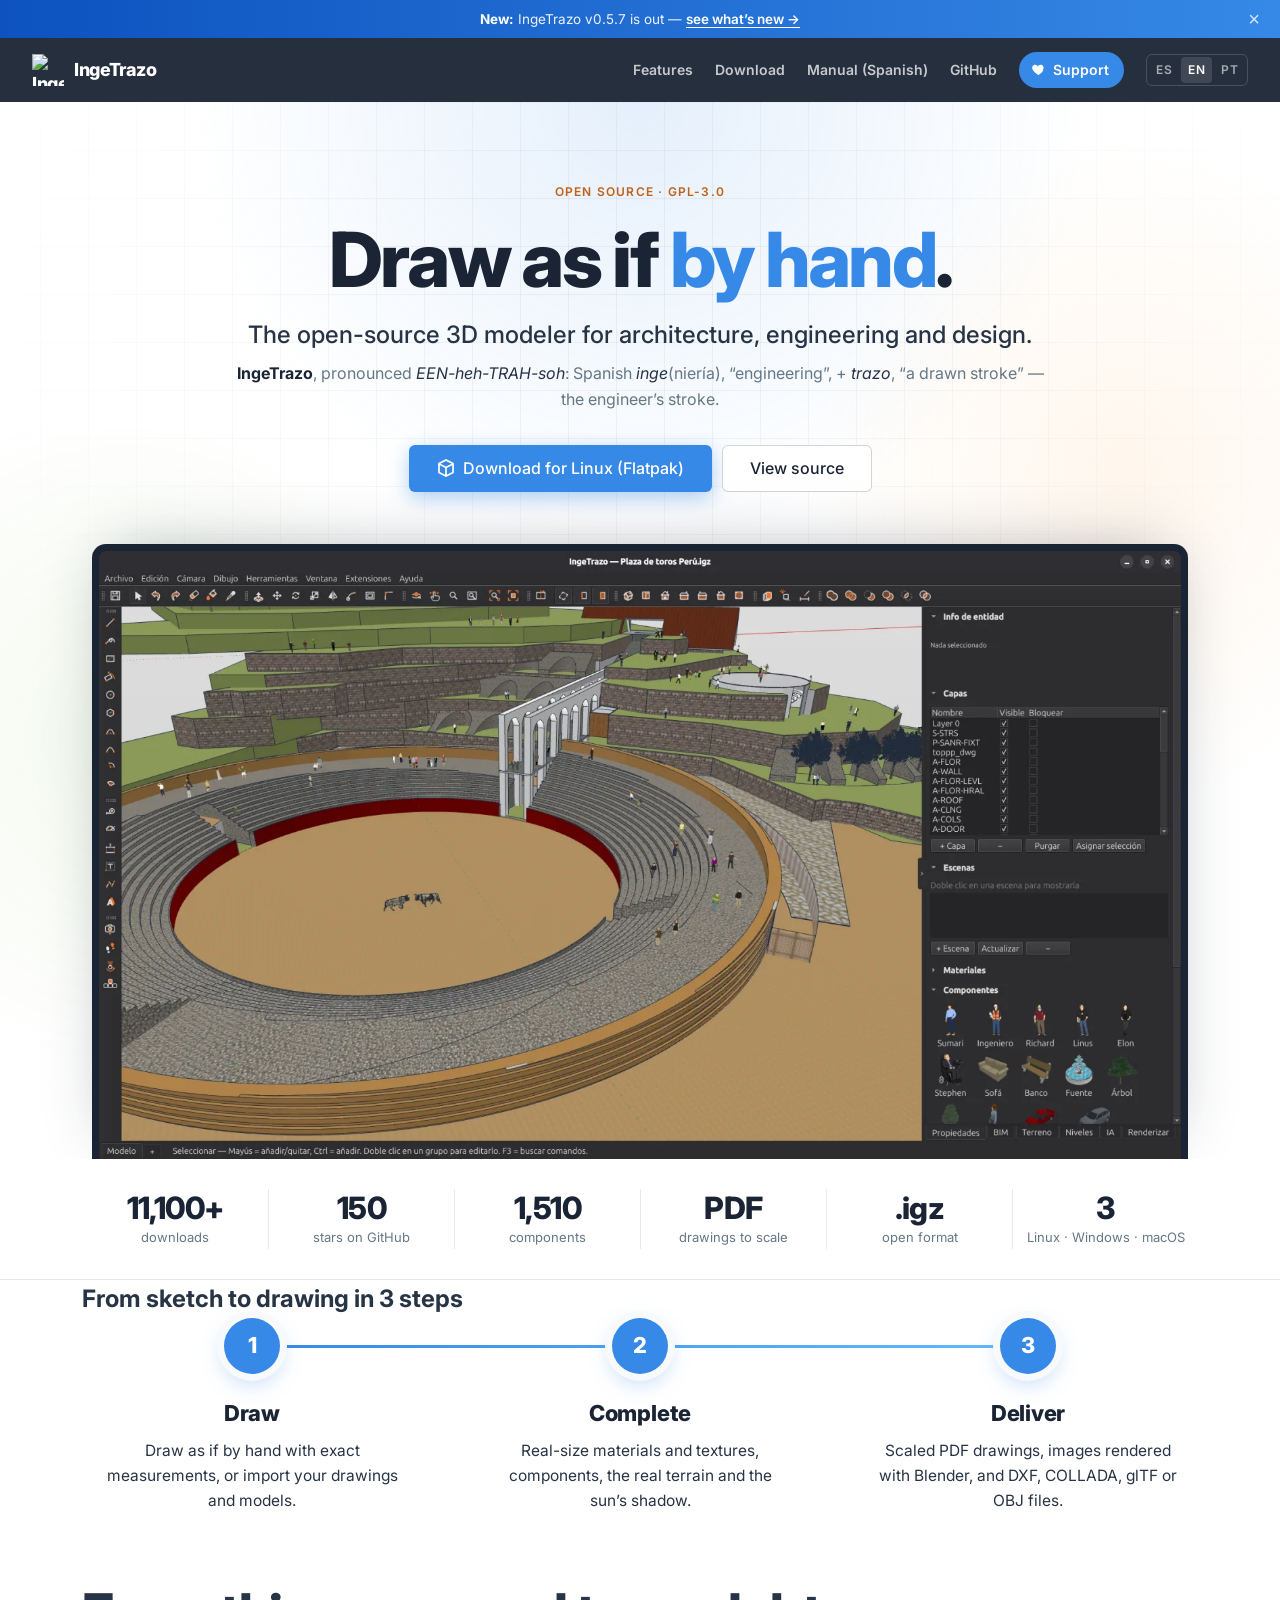
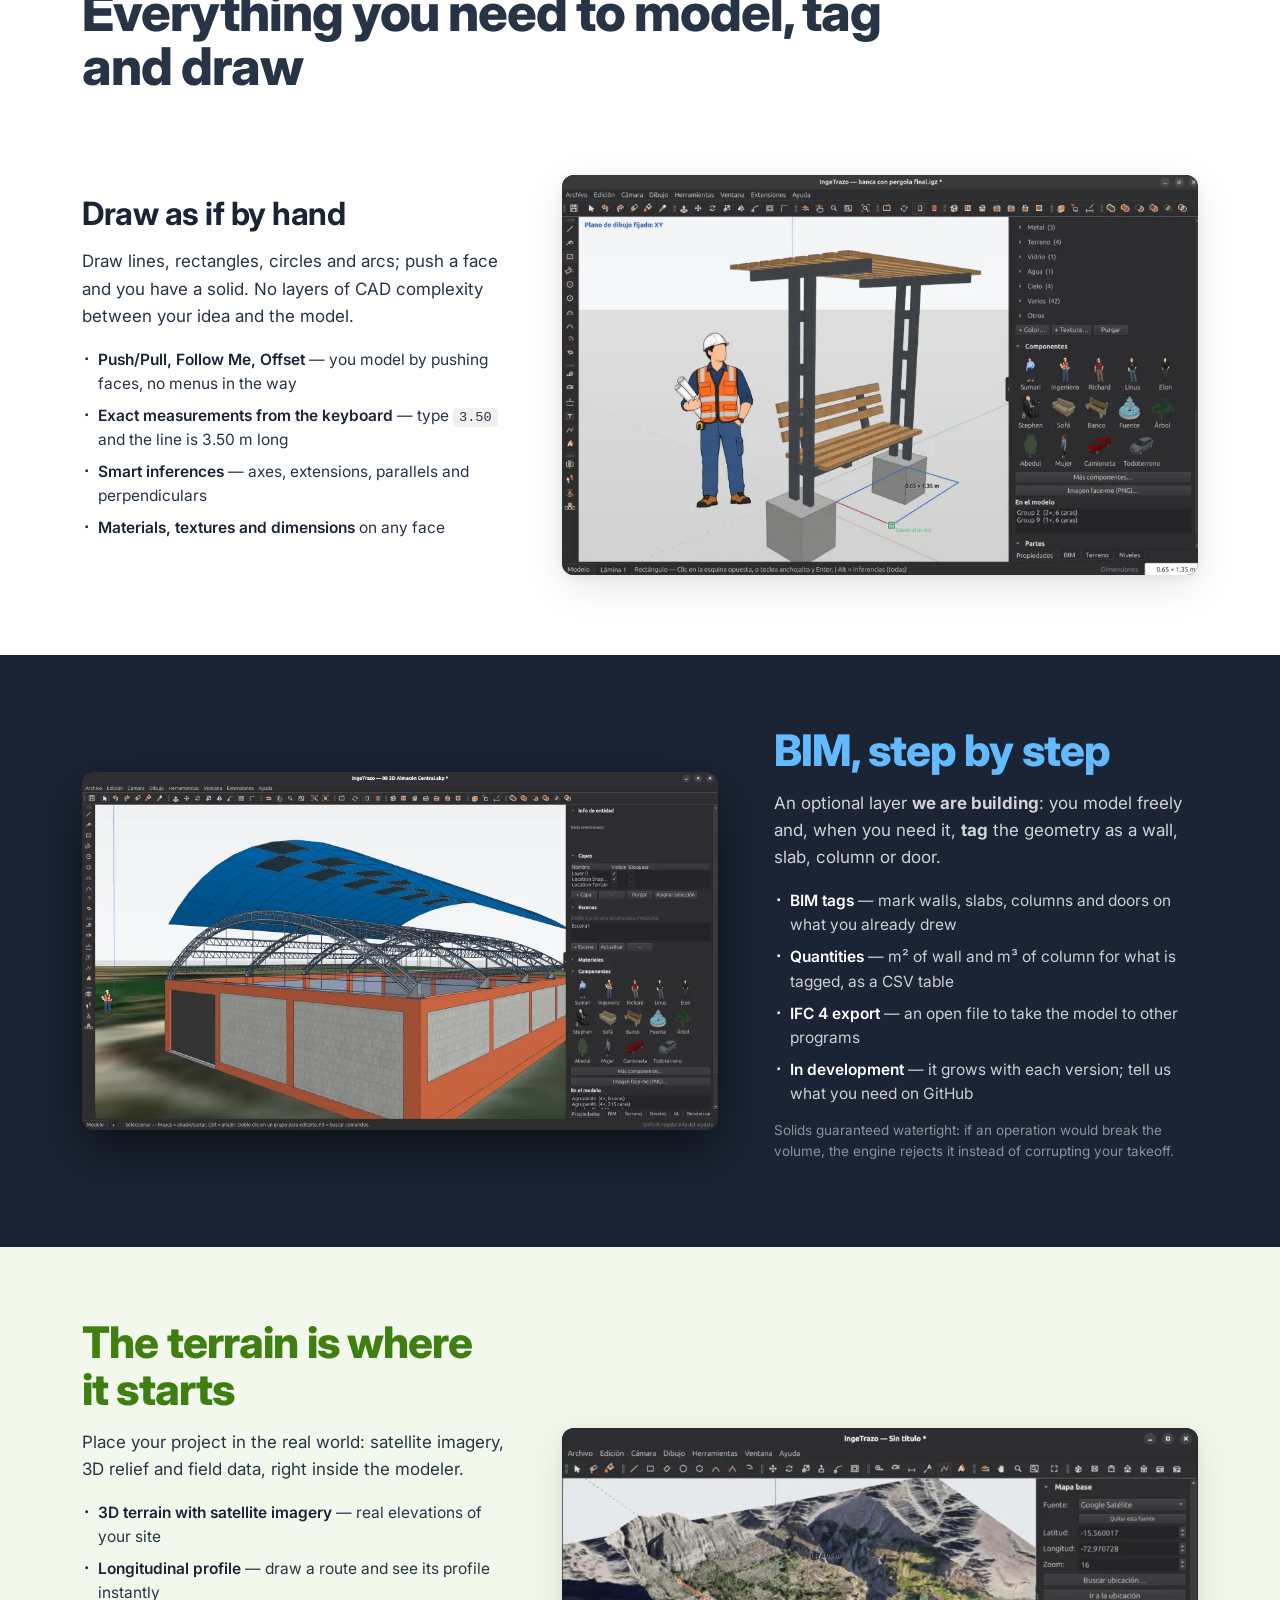
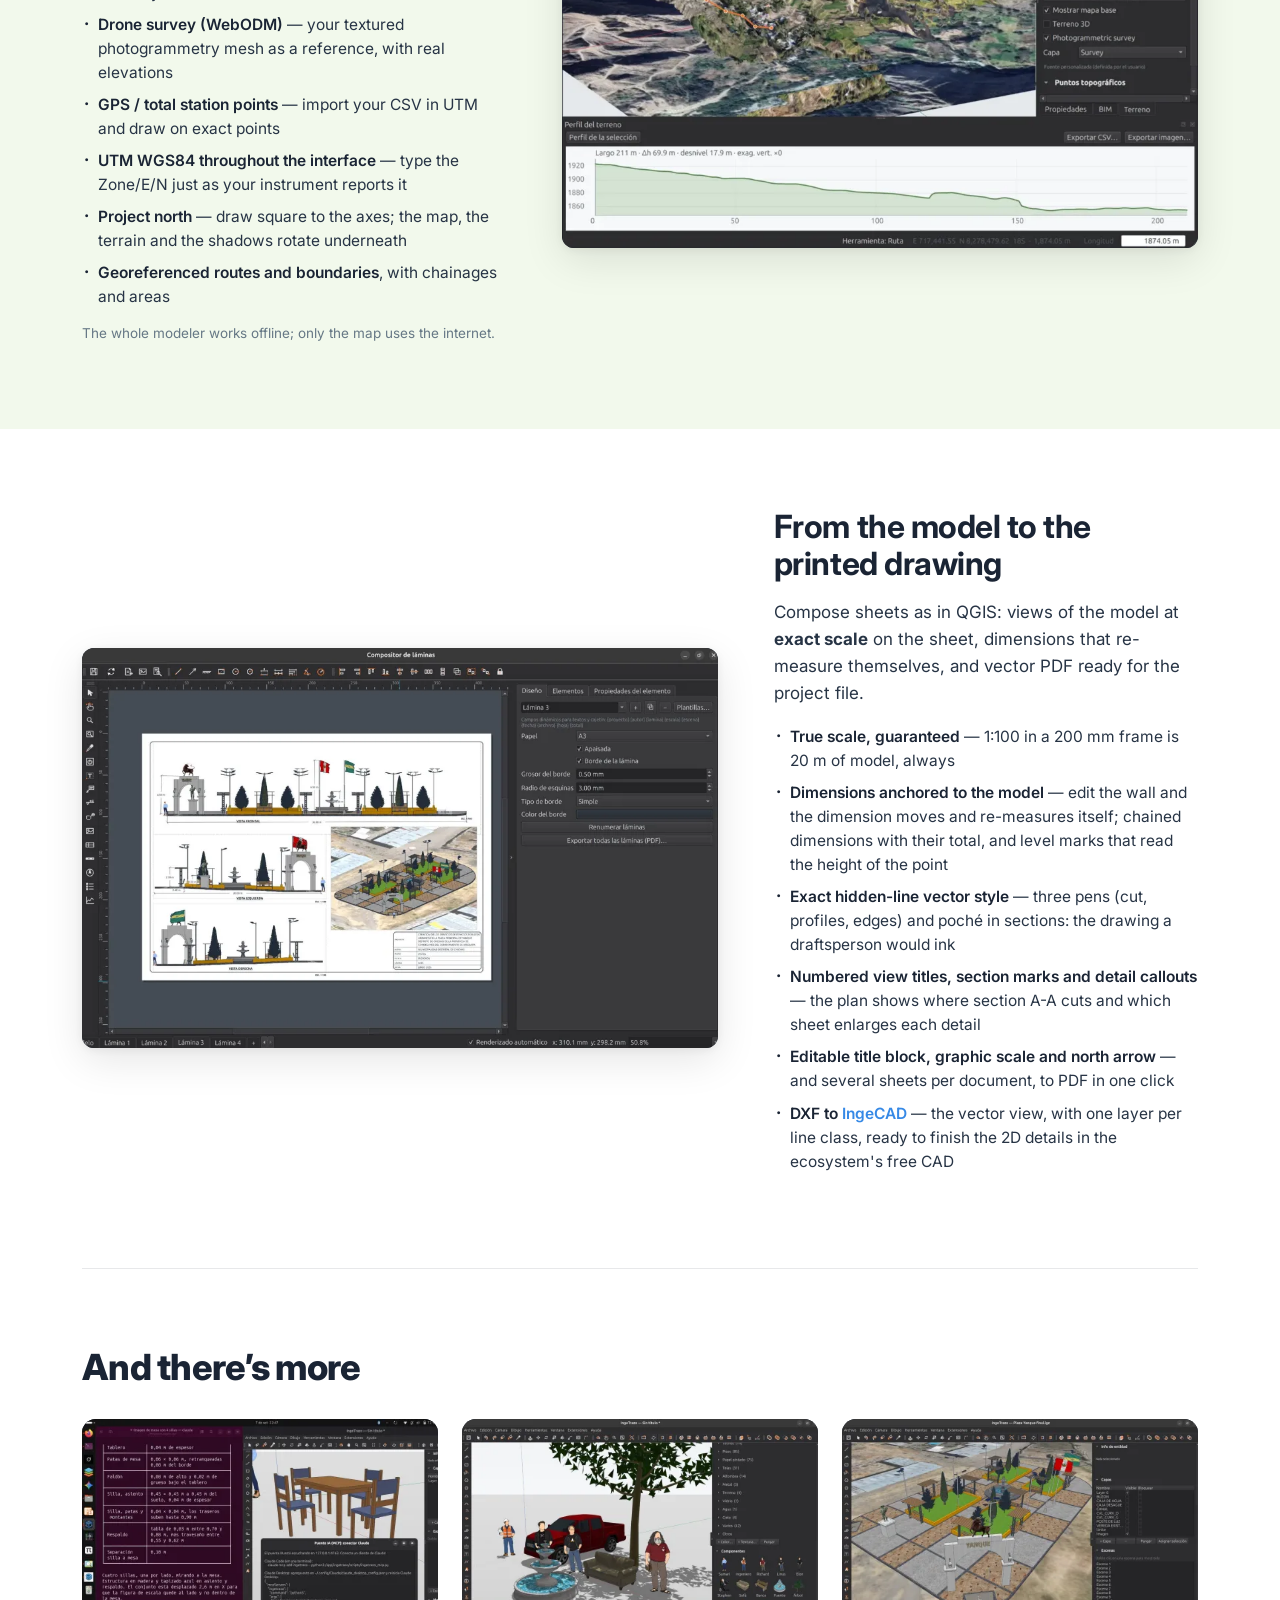
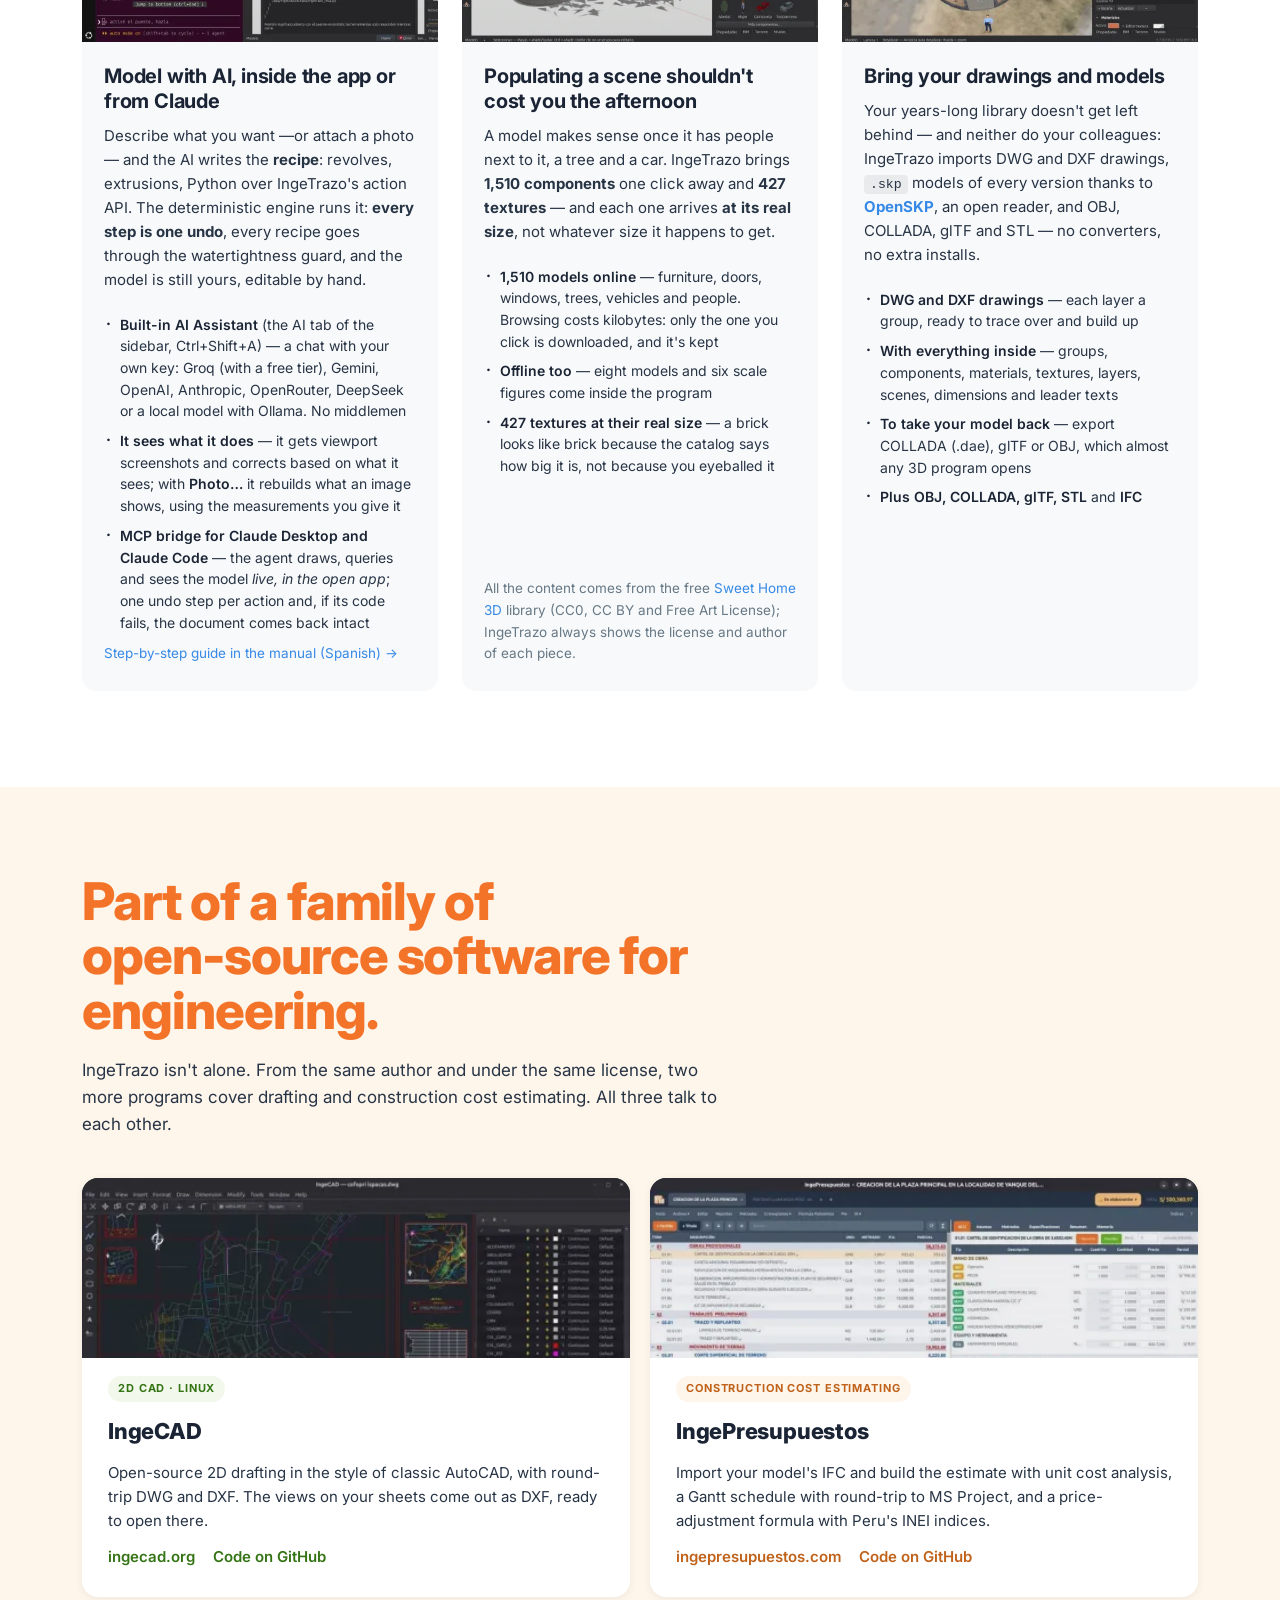
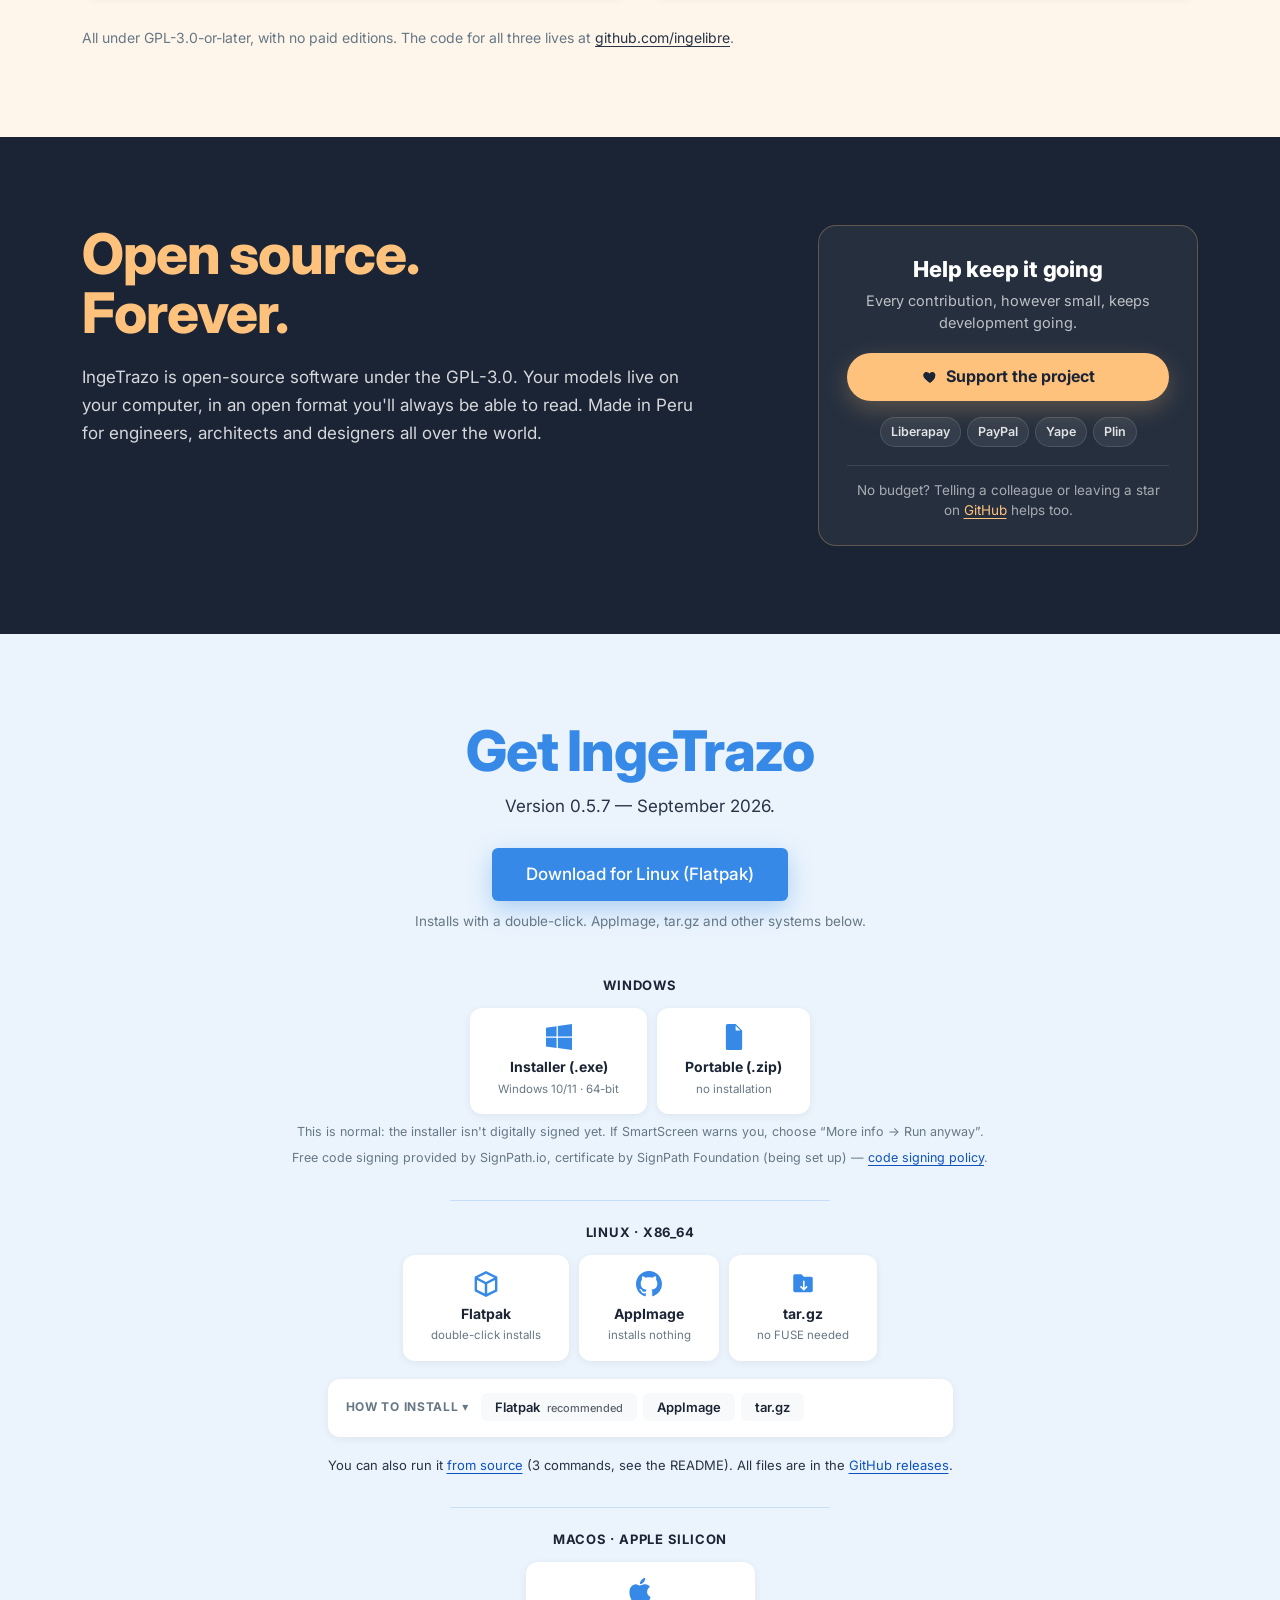
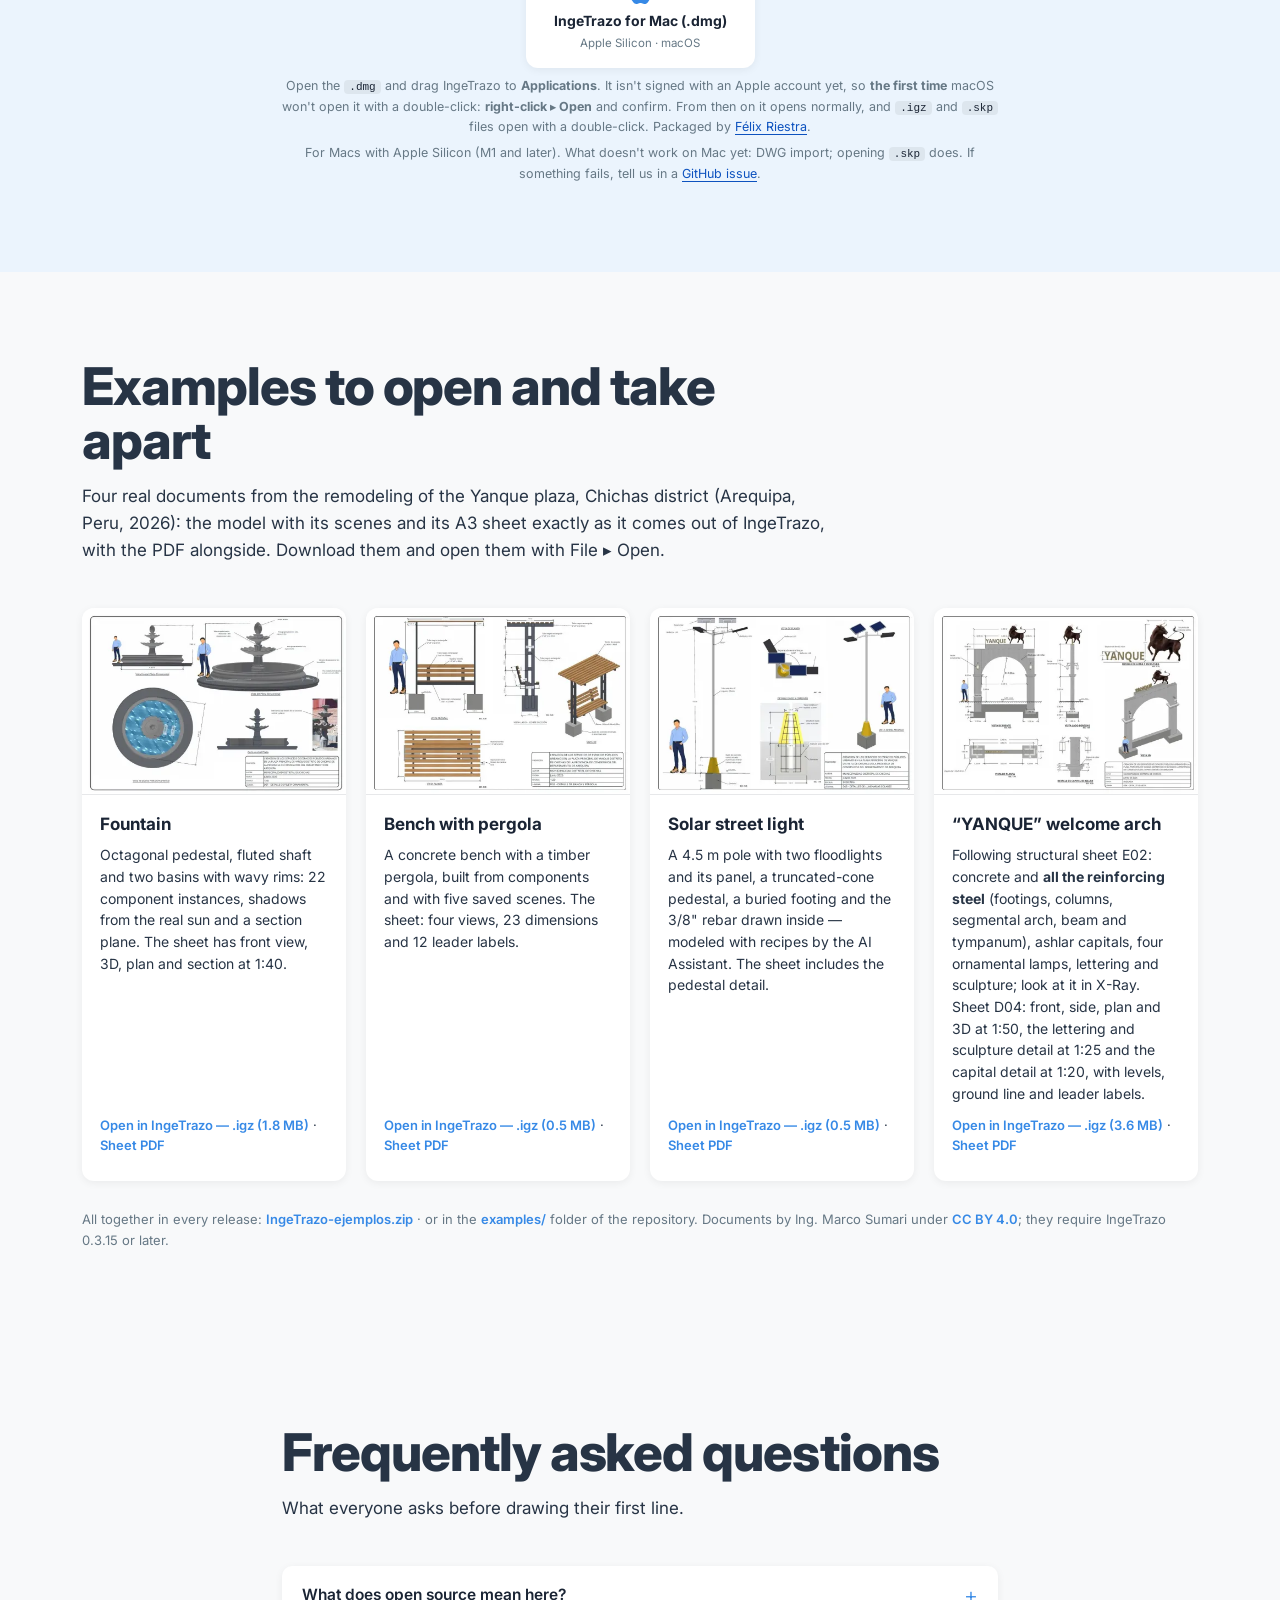
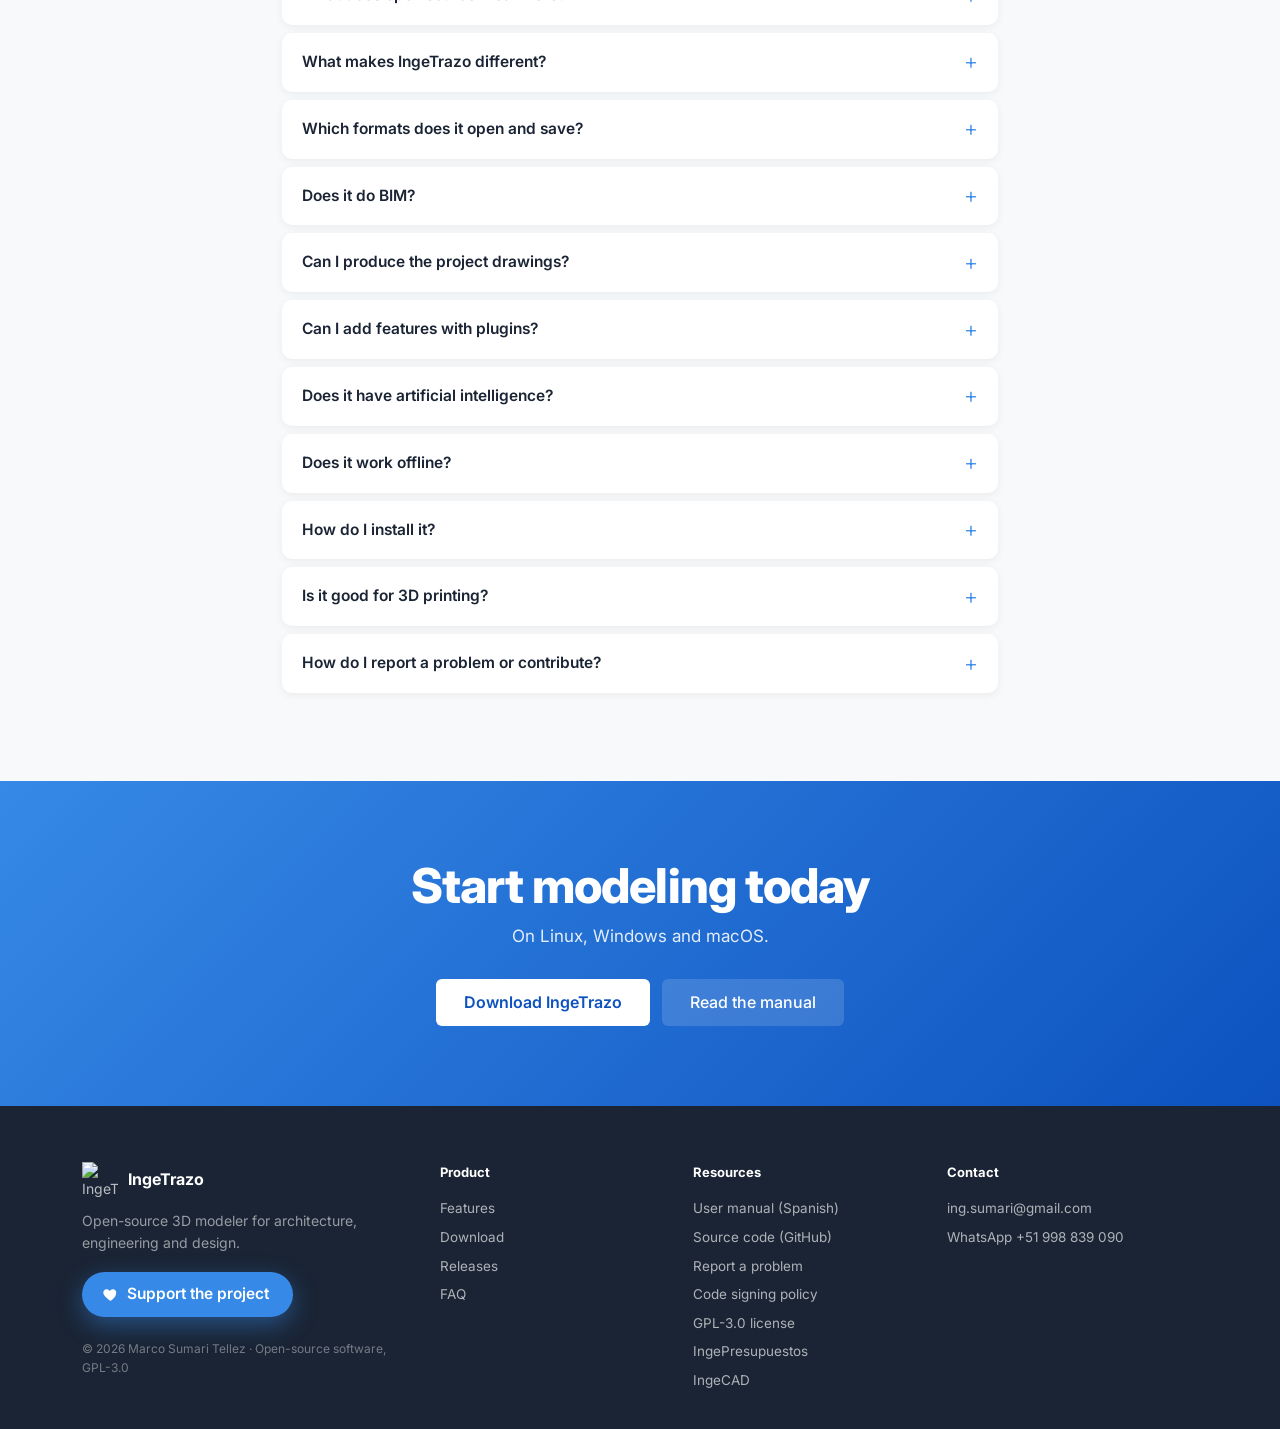
==== commit a3b2567f: "web: v0.5.7 Co-Authored-By: Claude Opus 5.5 <noreply@anthropic.com>" ====
--- a/en/index.html
+++ b/en/index.html
@@ -51,7 +51,7 @@
     "applicationCategory": "DesignApplication",
     "description": "Open-source 3D modeler for architecture, civil engineering and 3D design, with push/pull modeling that feels like drawing by hand and an optional BIM layer in development (tags and IFC export). Includes a library of 1,510 components and 427 real-size textures with the 213 RAL Classic colors, sheet composition with drawings at exact scale and PDF export, 3D satellite terrain, drone photogrammetry surveys, longitudinal profiles; opens .skp files from every version, and imports and exports .dae, .obj, glTF and STL. Open source under GPL-3.0.",
     "url": "https://ingetrazo.com/en/",
-    "softwareVersion": "0.5.6.1",
+    "softwareVersion": "0.5.7",
     "downloadUrl": "https://github.com/ingelibre/ingetrazo/releases/latest",
     "screenshot": "https://ingetrazo.com/images/screenshots/principal.jpeg",
     "image": "https://ingetrazo.com/images/logo.png",
@@ -172,7 +172,7 @@
 
   <!-- ============ AVISO DE NUEVA VERSIÓN ============ -->
   <div class="announce" id="announce">
-    <p><strong>New:</strong> IngeTrazo <span id="announce-version">v0.5.6.1</span> is out — <a href="https://github.com/ingelibre/ingetrazo/releases/latest" target="_blank" rel="noopener">see what’s new →</a></p>
+    <p><strong>New:</strong> IngeTrazo <span id="announce-version">v0.5.7</span> is out — <a href="https://github.com/ingelibre/ingetrazo/releases/latest" target="_blank" rel="noopener">see what’s new →</a></p>
     <button type="button" class="announce-close" aria-label="Close notice">×</button>
   </div>
 
@@ -221,7 +221,7 @@
   <!-- ============ CIFRAS ============ -->
   <section class="stats" aria-label="IngeTrazo in numbers">
     <div class="container stats-row">
-        <div class="stat"><strong data-stat="downloads">9,600+</strong><span>downloads</span></div>
+        <div class="stat"><strong data-stat="downloads">11,100+</strong><span>downloads</span></div>
         <div class="stat"><strong data-stat="stars">150</strong><span>stars on GitHub</span></div>
         <div class="stat"><strong>1,510</strong><span>components</span></div>
         <div class="stat"><strong>PDF</strong><span>drawings to scale</span></div>
@@ -467,7 +467,7 @@
   <section id="descargar" class="download-section">
     <div class="container">
       <h2>Get IngeTrazo</h2>
-      <p class="download-sub">Version <span id="dl-version">0.5.6.1</span> — <span id="dl-date">September 2026</span>.</p>
+      <p class="download-sub">Version <span id="dl-version">0.5.7</span> — <span id="dl-date">September 2026</span>.</p>
       <div class="dl-primary" id="dl-primary" hidden>
         <a class="btn btn-primary btn-lg" id="dl-primary-btn" href="#descargar"></a>
         <p class="dl-primary-sub" id="dl-primary-sub"></p>
@@ -535,9 +535,9 @@
             <div class="dl-panel" role="tabpanel" data-panel="appimage" hidden>
               <p>Installs nothing: make it executable and open it (or double-click it in your file manager).</p>
               <div class="dl-code" id="dl-code-appimage">
-                <code>chmod +x IngeTrazo-0.5.6.1-x86_64.AppImage
-./IngeTrazo-0.5.6.1-x86_64.AppImage</code>
-                <button class="dl-code-copy" type="button" data-copy="chmod +x IngeTrazo-0.5.6.1-x86_64.AppImage && ./IngeTrazo-0.5.6.1-x86_64.AppImage">Copy</button>
+                <code>chmod +x IngeTrazo-0.5.7-x86_64.AppImage
+./IngeTrazo-0.5.7-x86_64.AppImage</code>
+                <button class="dl-code-copy" type="button" data-copy="chmod +x IngeTrazo-0.5.7-x86_64.AppImage && ./IngeTrazo-0.5.7-x86_64.AppImage">Copy</button>
               </div>
               <p class="dl-panel-small">It needs FUSE, which almost every distro ships. If yours doesn't, use the tar.gz.</p>
             </div>
@@ -545,9 +545,9 @@
             <div class="dl-panel" role="tabpanel" data-panel="tarball" hidden>
               <p>For distros without FUSE, or to install it under <code>/opt</code>: extract and run.</p>
               <div class="dl-code" id="dl-code-tarball">
-                <code>tar -xzf IngeTrazo-0.5.6.1-linux-x86_64.tar.gz
-IngeTrazo-0.5.6.1/ingetrazo</code>
-                <button class="dl-code-copy" type="button" data-copy="tar -xzf IngeTrazo-0.5.6.1-linux-x86_64.tar.gz && IngeTrazo-0.5.6.1/ingetrazo">Copy</button>
+                <code>tar -xzf IngeTrazo-0.5.7-linux-x86_64.tar.gz
+IngeTrazo-0.5.7/ingetrazo</code>
+                <button class="dl-code-copy" type="button" data-copy="tar -xzf IngeTrazo-0.5.7-linux-x86_64.tar.gz && IngeTrazo-0.5.7/ingetrazo">Copy</button>
               </div>
               <p class="dl-panel-small">It carries the same as the AppImage: Python, Qt and the .skp reader travel inside.</p>
             </div>
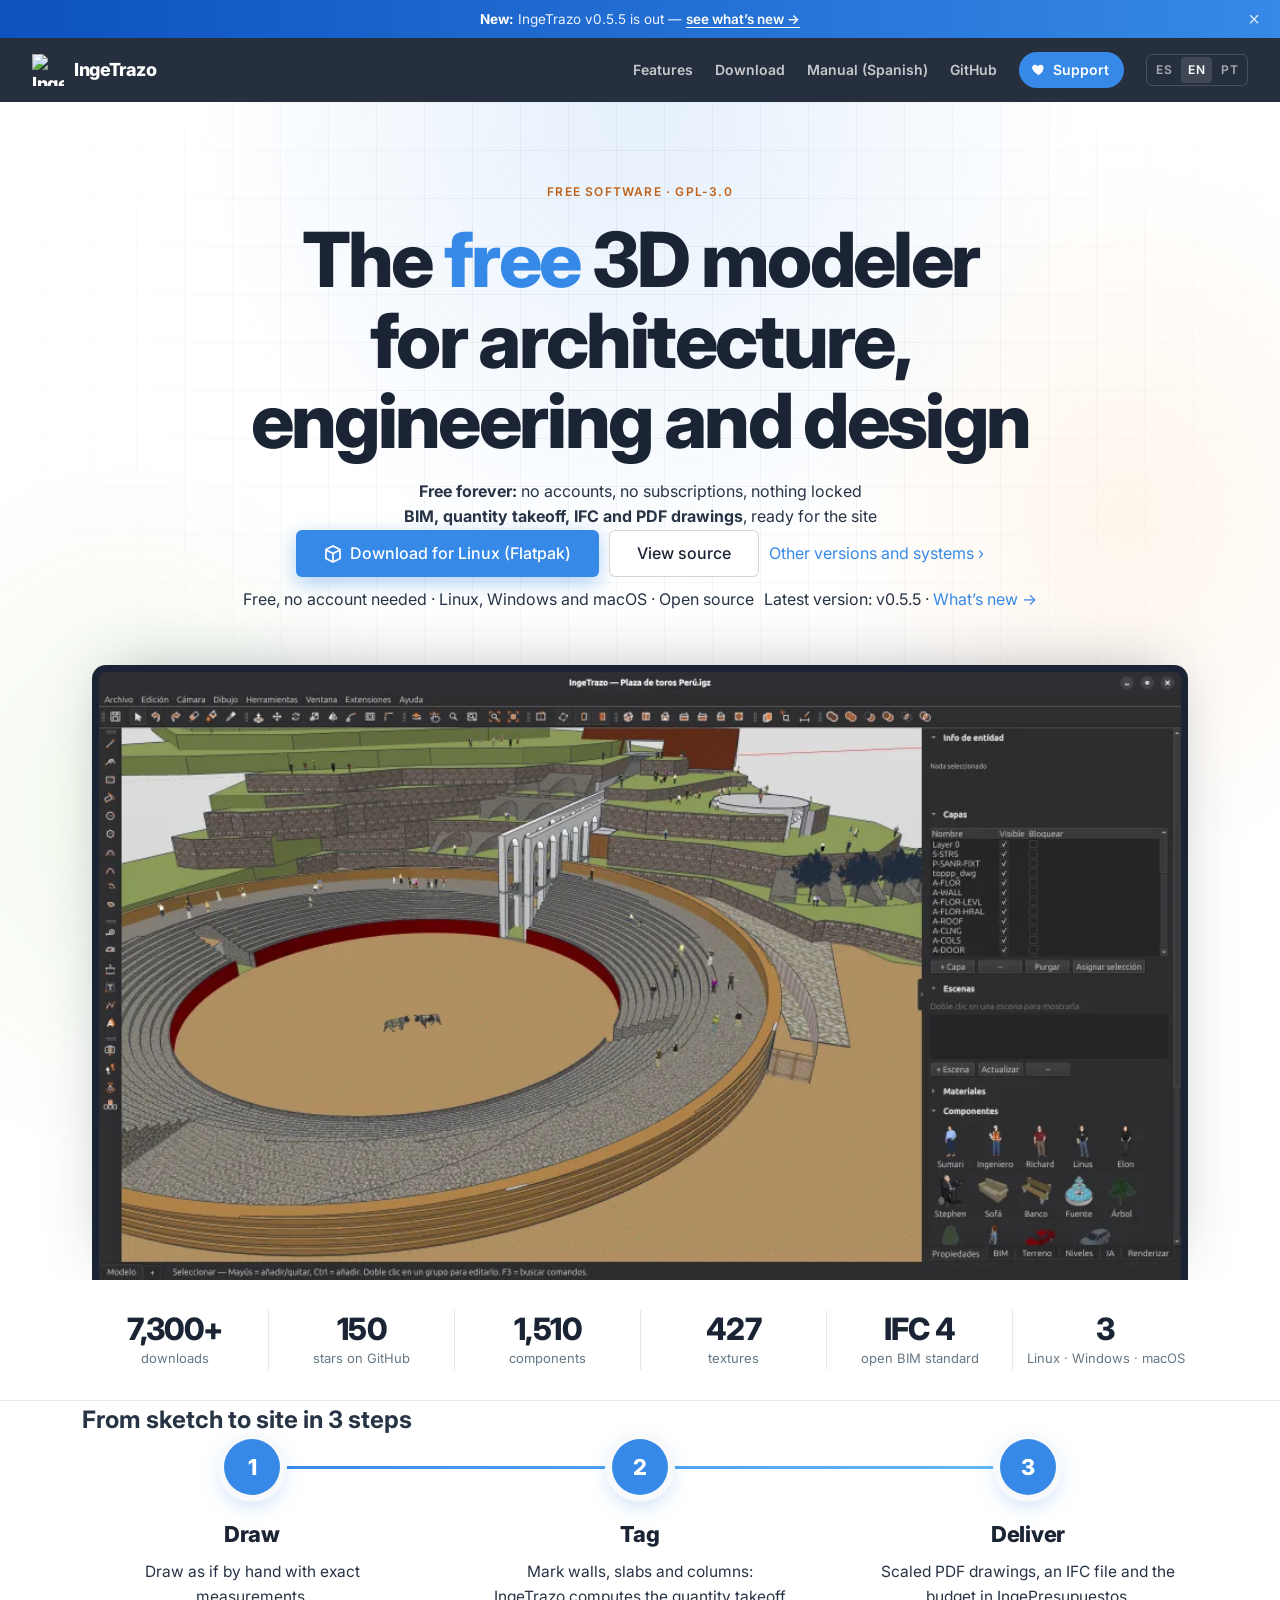
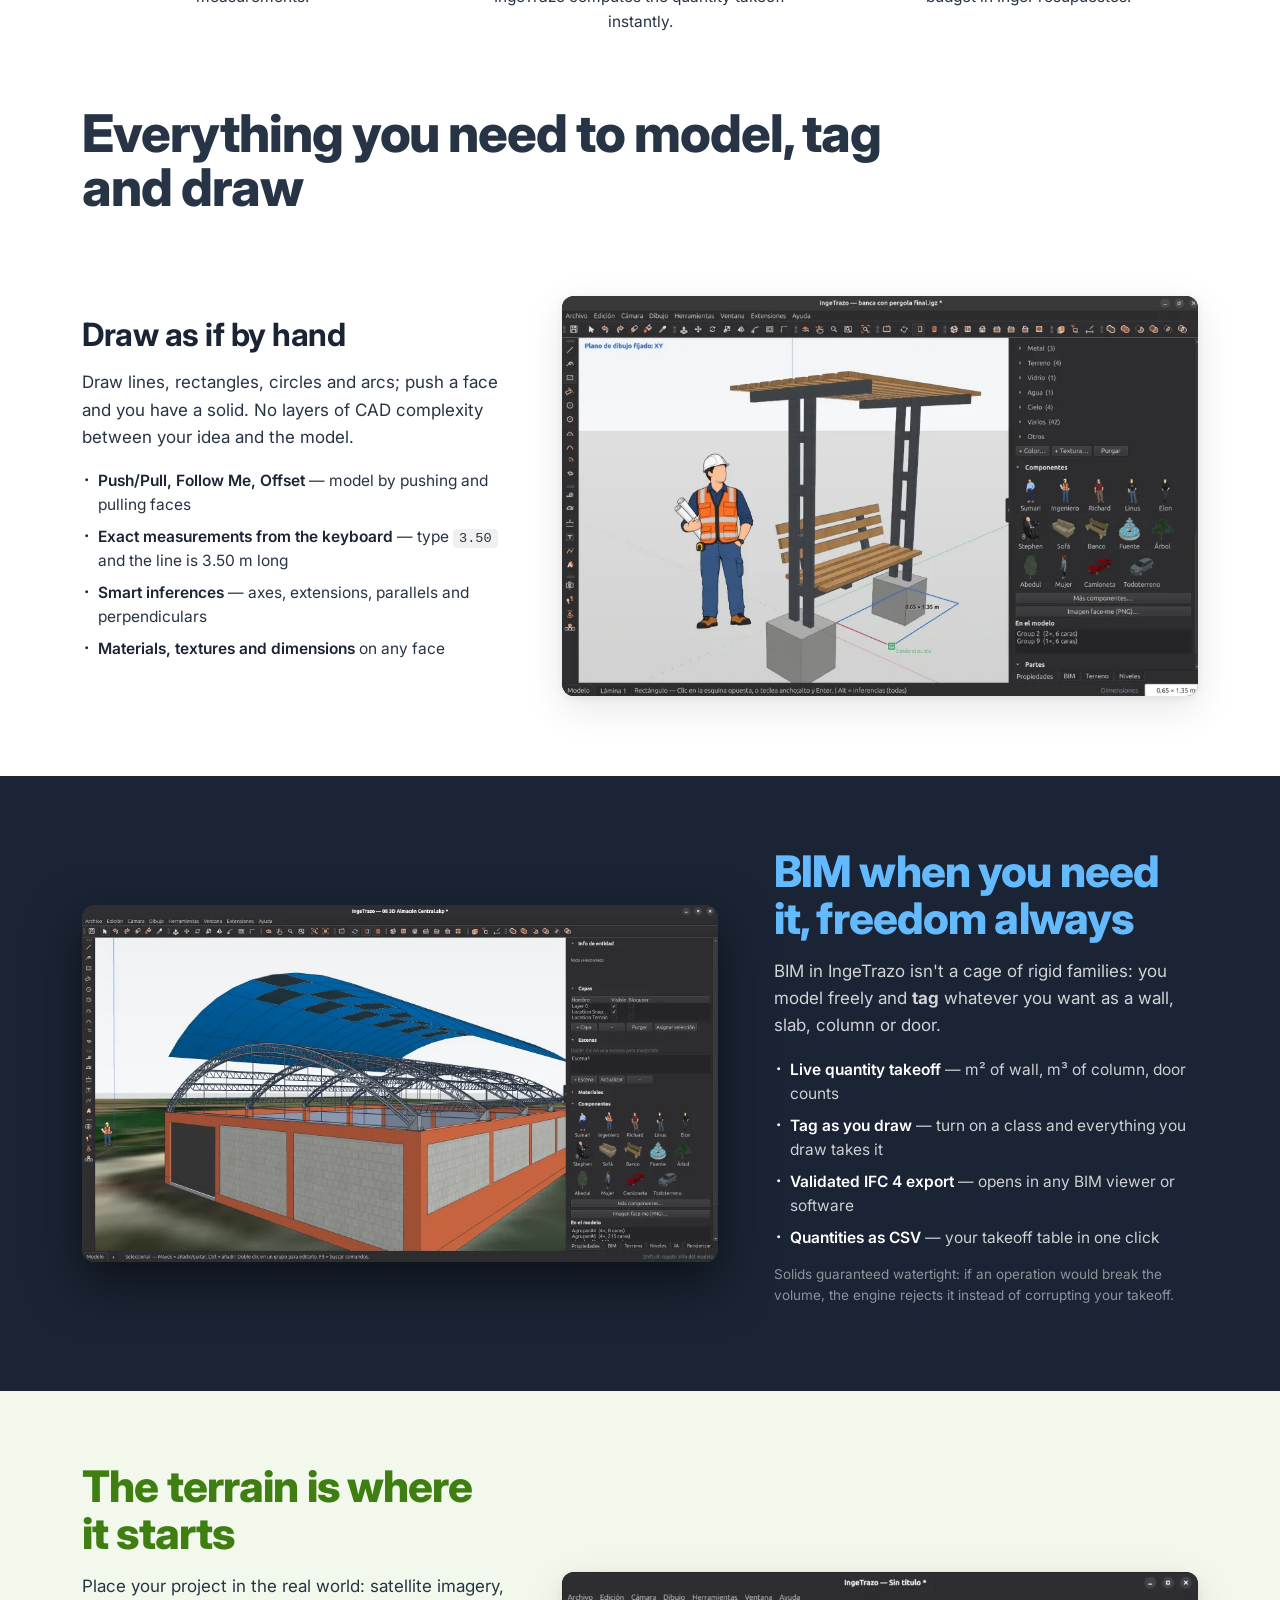
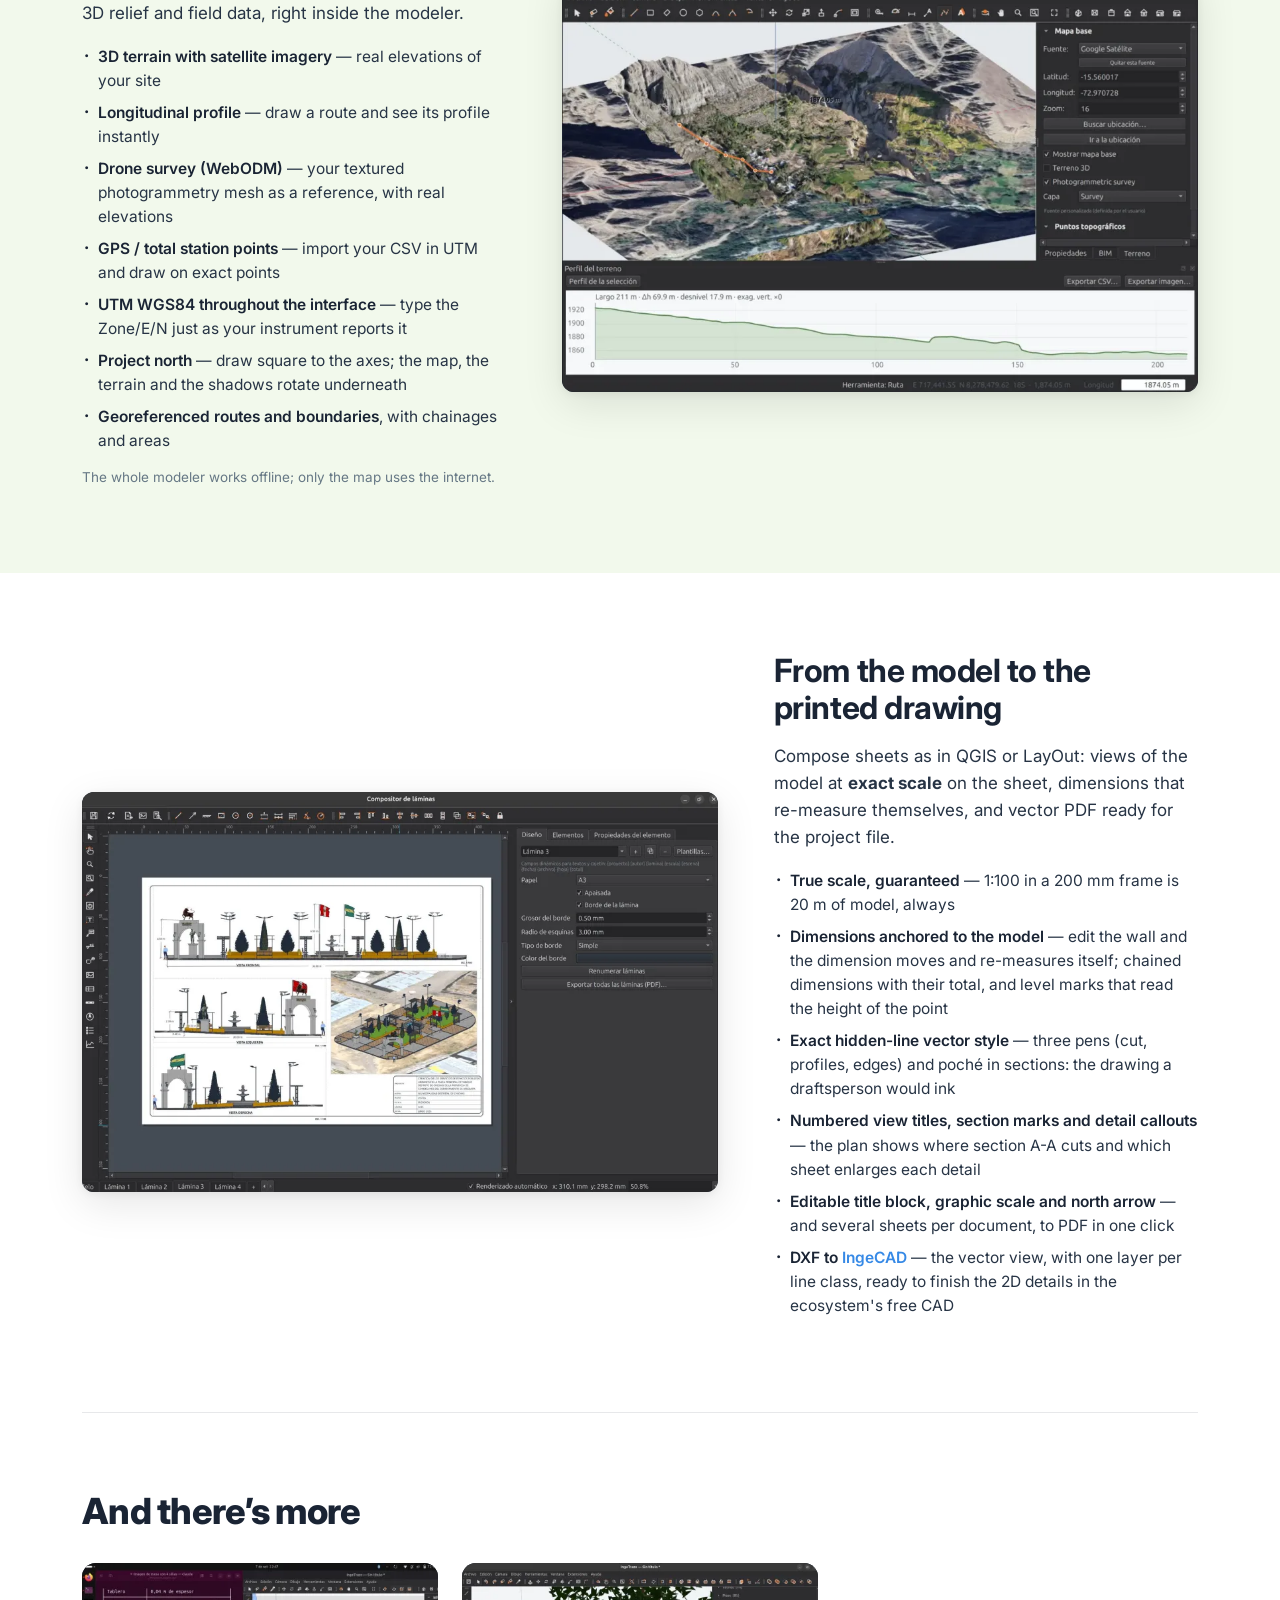
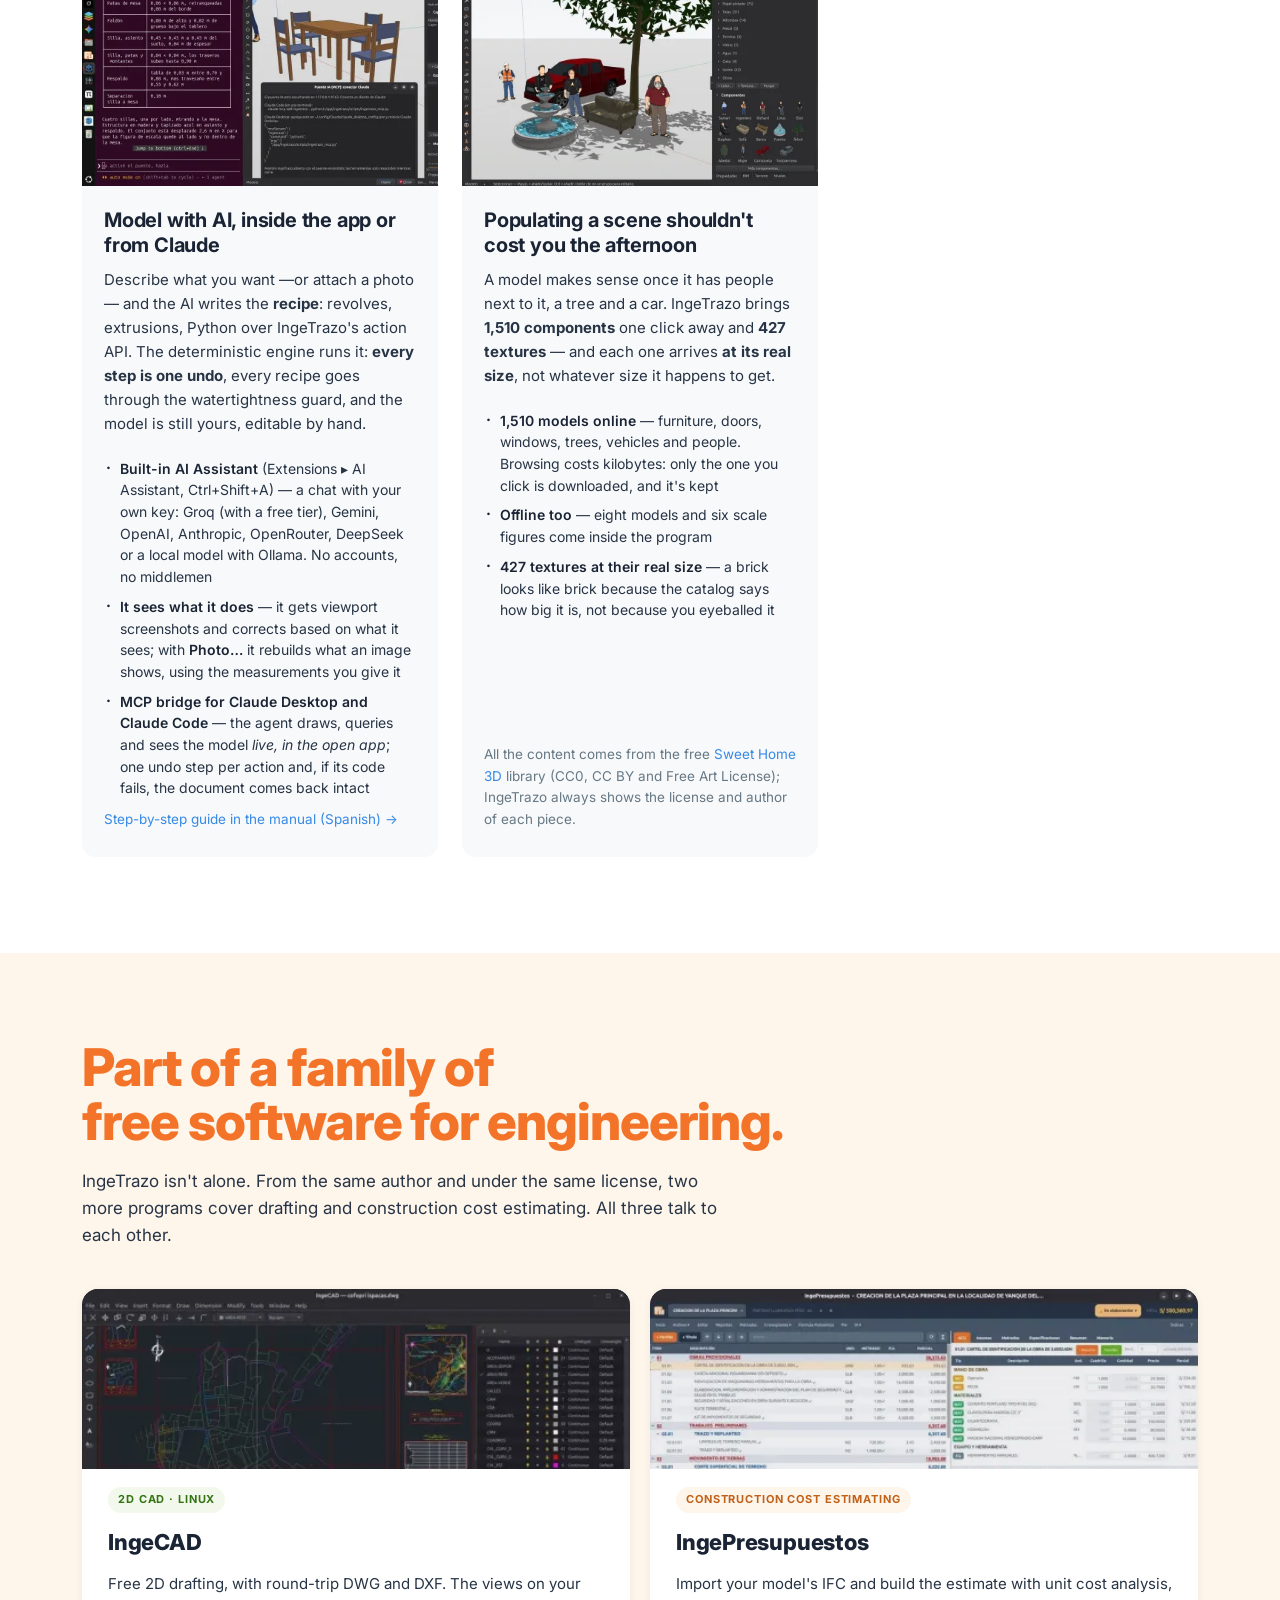
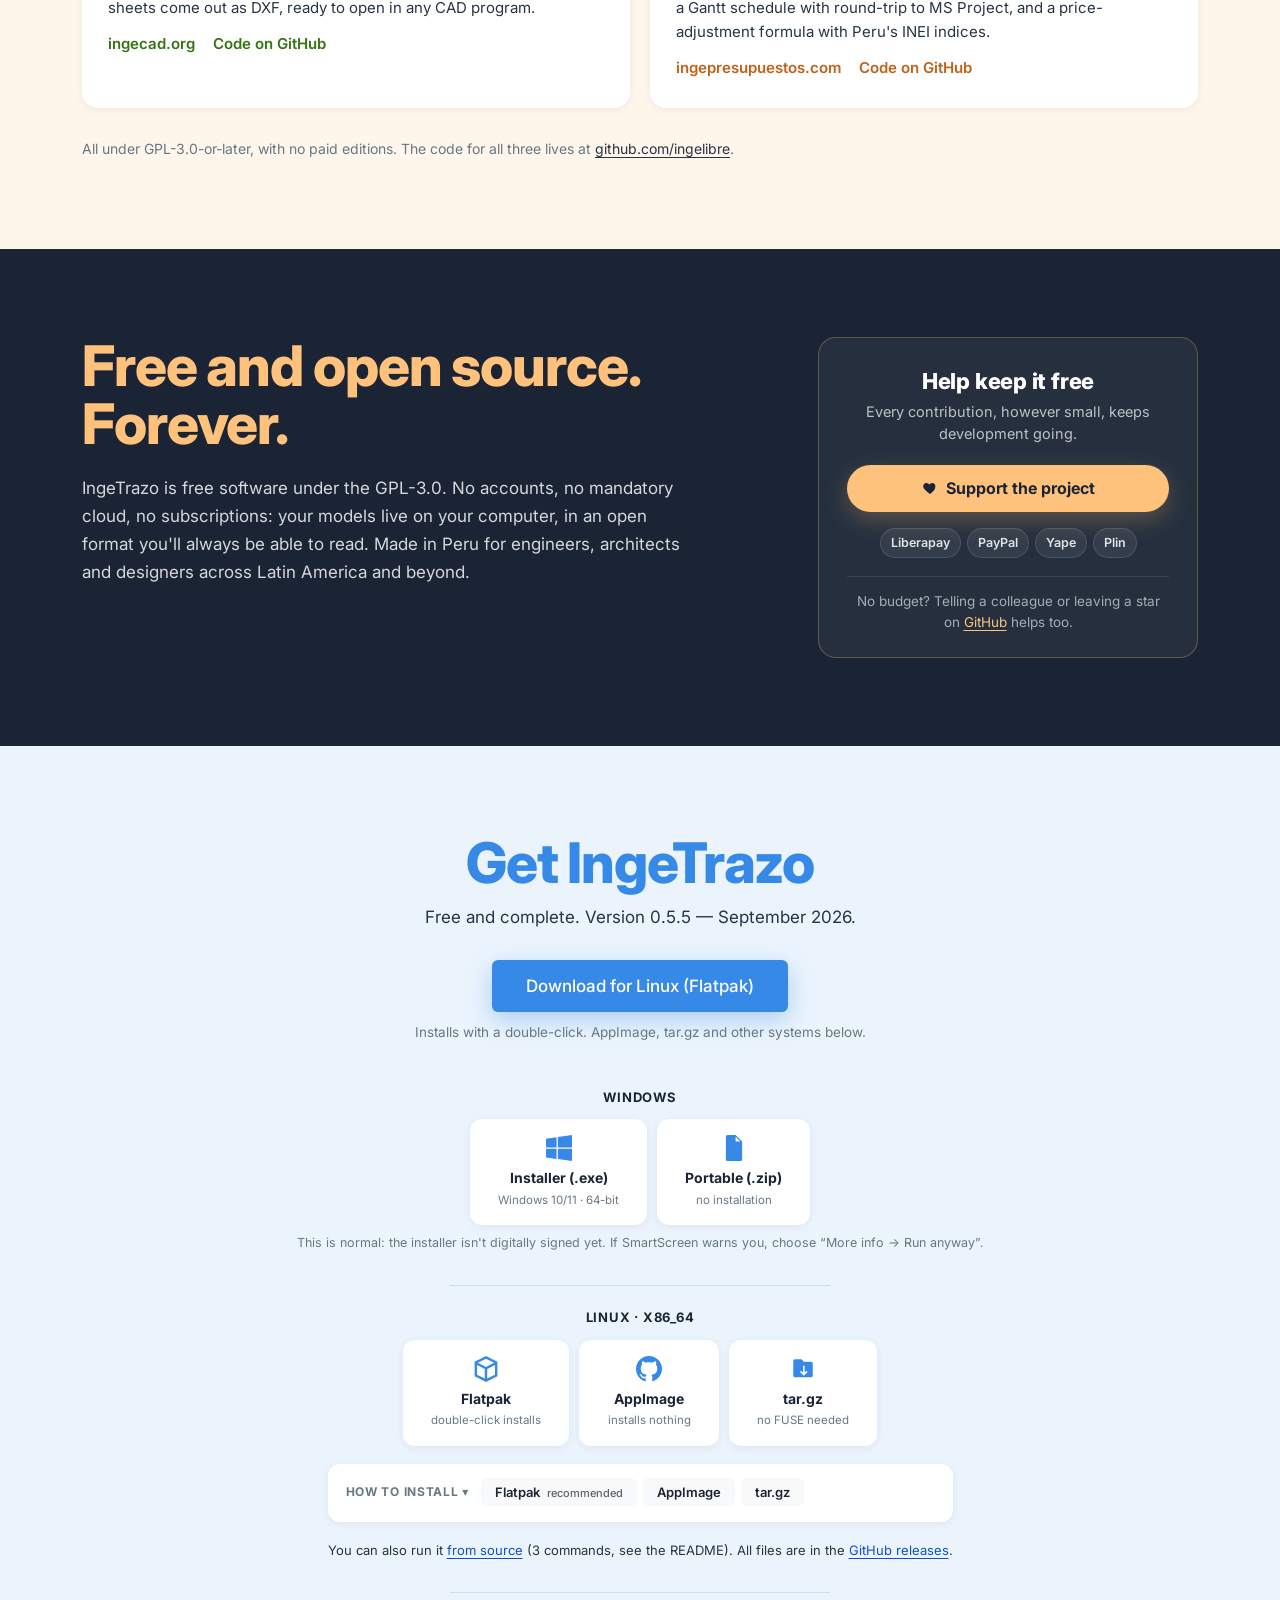
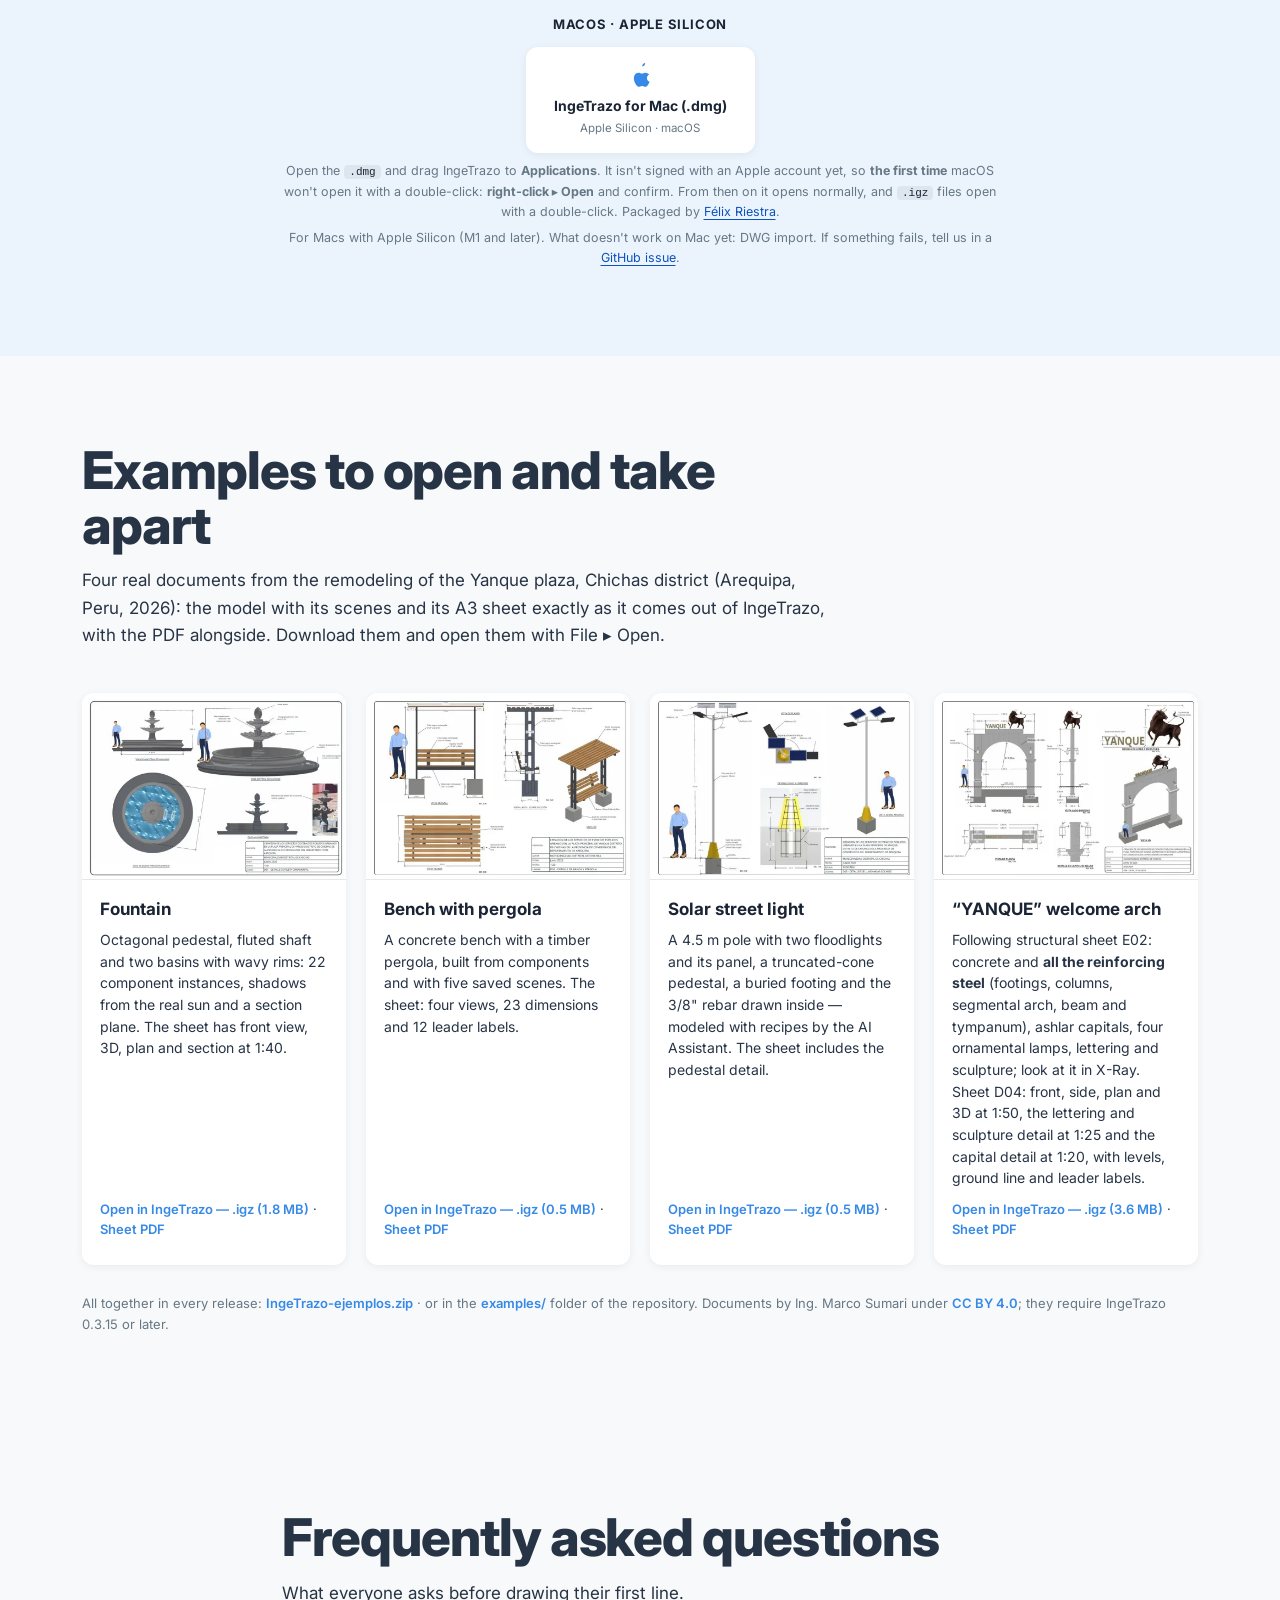
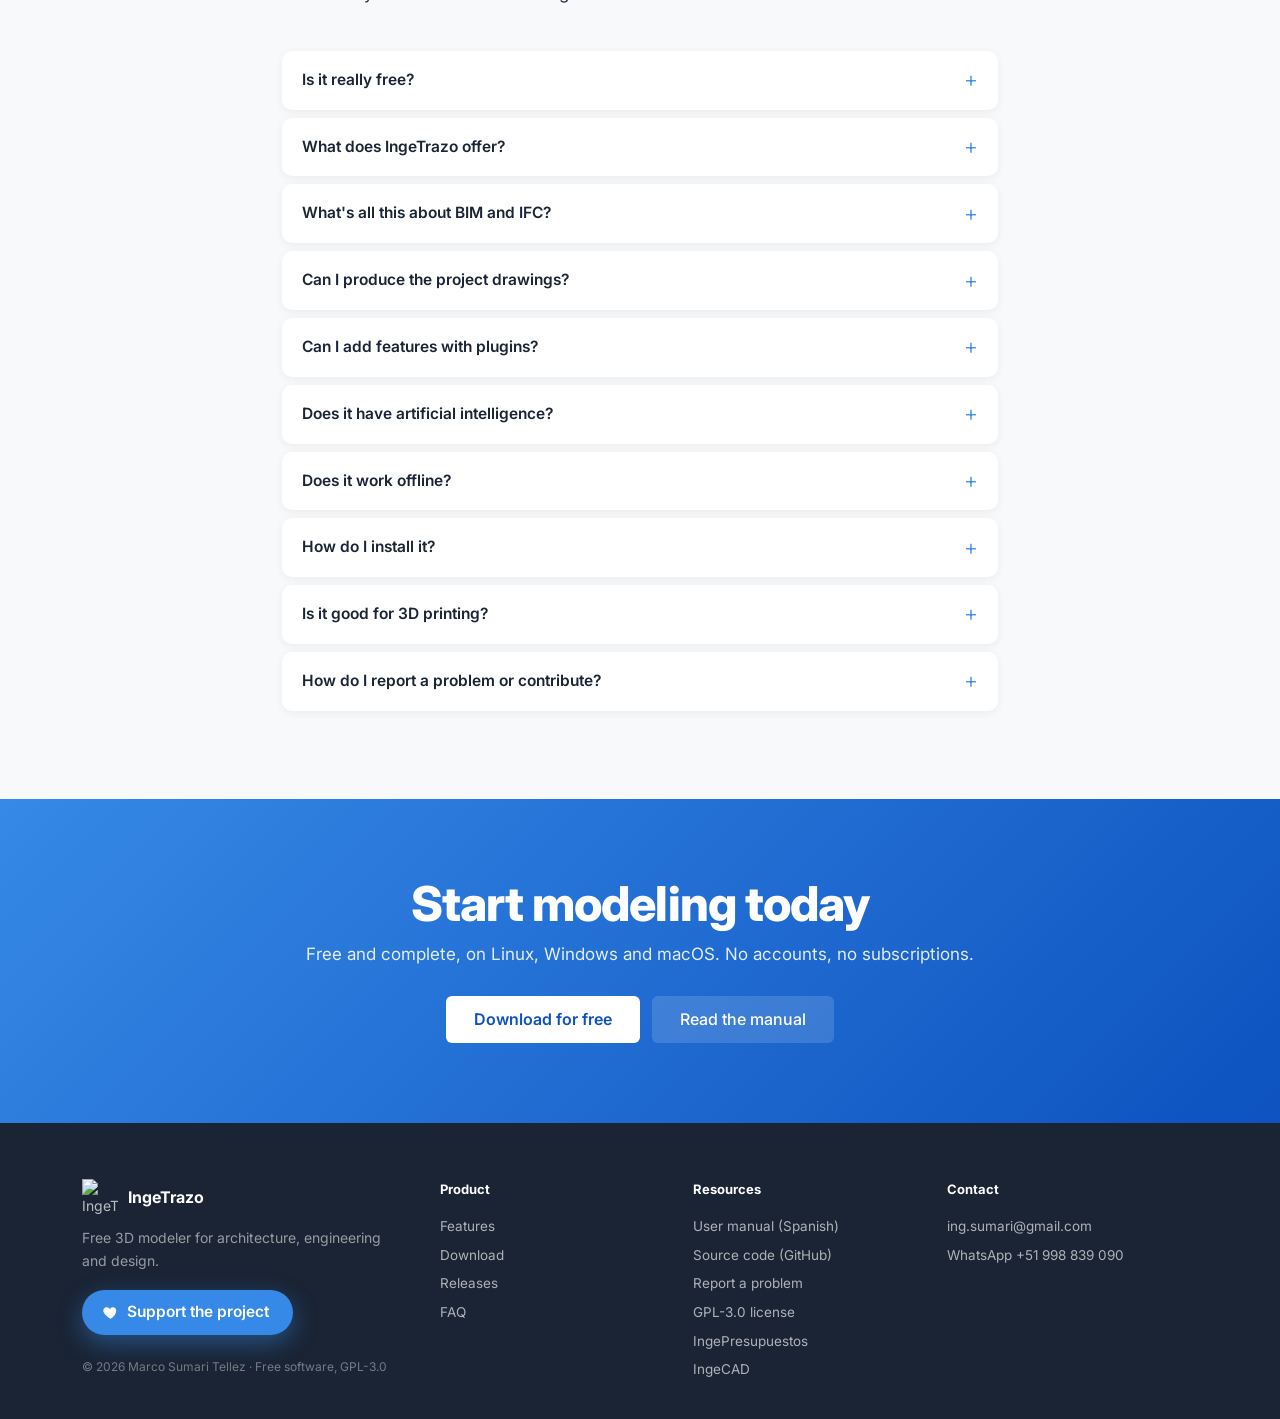
==== commit 1b26d150: "web: 2D drafting described without naming another program Co-Authored-By: Claude Opus 5.5 <noreply@a" ====
--- a/en/index.html
+++ b/en/index.html
@@ -3,12 +3,12 @@
 <head>
   <meta charset="UTF-8">
   <meta name="viewport" content="width=device-width, initial-scale=1.0">
-  <meta name="theme-color" content="#1A2434">
-
-  <title>IngeTrazo · Open-source 3D modeler for architecture and engineering</title>
-
-  <meta name="description" content="Open-source 3D modeler for architecture, engineering and design: draw as if by hand, compose scaled PDF drawings and render with Blender. 3D satellite terrain and profiles. Linux, Windows and macOS. GPL-3.0.">
-  <meta name="keywords" content="open-source 3D modeler, Linux 3D modeler, open BIM, IFC export, quantity takeoff, civil engineering software, 3D design, 3D modeling, Linux CAD, 3D terrain, longitudinal profile, open source, GPL">
+  <meta name="theme-color" content="#0B1220">
+
+  <title>IngeTrazo · Free 3D modeler for architecture and engineering</title>
+
+  <meta name="description" content="Free 3D modeler: tag BIM, get quantity takeoffs, export IFC and PDF drawings. Linux, Windows and macOS. Open source.">
+  <meta name="keywords" content="free 3D modeler, free BIM, IFC export, quantity takeoff, civil engineering software, 3D design, 3D modeling, Linux CAD, 3D terrain, longitudinal profile, open source, GPL">
   <meta name="author" content="Ing. Marco Sumari">
 
   <link rel="canonical" href="https://ingetrazo.com/en/">
@@ -18,8 +18,8 @@
   <link rel="alternate" hreflang="x-default" href="https://ingetrazo.com/">
 
   <meta property="og:site_name" content="IngeTrazo">
-  <meta property="og:title" content="IngeTrazo · Open-source 3D modeler for architecture and engineering">
-  <meta property="og:description" content="Draw as if by hand: model by pushing faces, compose scaled PDF drawings and render with Blender. 3D satellite terrain. Open source (GPL-3.0). Linux, Windows and macOS.">
+  <meta property="og:title" content="IngeTrazo · Free 3D modeler for architecture and engineering">
+  <meta property="og:description" content="Draw as if by hand, tag BIM, get the quantity takeoff and export IFC. 3D satellite terrain. Free and open source (GPL-3.0). Linux, Windows and macOS.">
   <meta property="og:image" content="https://ingetrazo.com/images/og-banner.jpg">
   <meta property="og:image:width" content="1200">
   <meta property="og:image:height" content="630">
@@ -28,8 +28,8 @@
   <meta property="og:locale" content="en_US">
 
   <meta name="twitter:card" content="summary_large_image">
-  <meta name="twitter:title" content="IngeTrazo · Open-source 3D modeler for architecture and engineering">
-  <meta name="twitter:description" content="Draw as if by hand: scaled PDF drawings, Blender renders and 3D satellite terrain. Open source. Linux, Windows and macOS.">
+  <meta name="twitter:title" content="IngeTrazo · Free 3D modeler for architecture and engineering">
+  <meta name="twitter:description" content="Draw as if by hand, tag BIM, get the quantity takeoff and export IFC. Free and open source. Linux, Windows and macOS.">
   <meta name="twitter:image" content="https://ingetrazo.com/images/og-banner.jpg">
 
   <link rel="icon" href="/images/favicon-32.png" type="image/png" sizes="32x32">
@@ -49,9 +49,9 @@
     "name": "IngeTrazo",
     "operatingSystem": "Linux, Windows, macOS",
     "applicationCategory": "DesignApplication",
-    "description": "Open-source 3D modeler for architecture, civil engineering and 3D design, with push/pull modeling that feels like drawing by hand and an optional BIM layer in development (tags and IFC export). Includes a library of 1,510 components and 427 real-size textures with the 213 RAL Classic colors, sheet composition with drawings at exact scale and PDF export, 3D satellite terrain, drone photogrammetry surveys, longitudinal profiles; opens .skp files from every version, and imports and exports .dae, .obj, glTF and STL. Open source under GPL-3.0.",
+    "description": "Free 3D modeler for architecture, civil engineering and 3D design, with BIM as an optional layer: tag geometry as walls, slabs or columns, get quantities (takeoff) and export IFC 4. Includes a library of 1,510 components and 427 real-size textures with the 213 RAL Classic colors, sheet composition with drawings at exact scale and PDF export, 3D satellite terrain, drone photogrammetry surveys, longitudinal profiles, and .dae, .obj, glTF and STL formats. Open source under GPL-3.0.",
     "url": "https://ingetrazo.com/en/",
-    "softwareVersion": "0.5.7",
+    "softwareVersion": "0.5.5",
     "downloadUrl": "https://github.com/ingelibre/ingetrazo/releases/latest",
     "screenshot": "https://ingetrazo.com/images/screenshots/principal.jpeg",
     "image": "https://ingetrazo.com/images/logo.png",
@@ -66,7 +66,7 @@
       "@type": "Offer",
       "price": "0",
       "priceCurrency": "USD",
-      "description": "Open-source software under the GPL-3.0 license."
+      "description": "Free and open-source software under the GPL-3.0 license. No accounts, no subscriptions, no limits."
     }
   }
   </script>
@@ -78,34 +78,26 @@
     "mainEntity": [
       {
         "@type": "Question",
-        "name": "What does open source mean here?",
-        "acceptedAnswer": {
-          "@type": "Answer",
-          "text": "IngeTrazo is open-source software under the GPL-3.0 license: you may use it for any project, study how it works, improve it and share it, with its source code published on GitHub. Your models are yours."
-        }
-      },
-      {
-        "@type": "Question",
-        "name": "What makes IngeTrazo different?",
-        "acceptedAnswer": {
-          "@type": "Answer",
-          "text": "It is open-source software (GPL-3.0) and runs natively on Linux, as well as Windows and macOS. It guarantees watertight solids and brings an optional BIM layer, in development. It composes sheets at scale into PDF, brings in real terrain (satellite, elevation, drone, GPS points) and connects to AI assistants that draw with the same engine, every step undoable."
-        }
-      },
-      {
-        "@type": "Question",
-        "name": "Which formats does it open and save?",
-        "acceptedAnswer": {
-          "@type": "Answer",
-          "text": "It opens its own .igz documents, DWG and DXF drawings, .skp models of every version (through OpenSKP, an open reader IngeTrazo contributes to), COLLADA (.dae), OBJ, glTF and STL. It saves to .igz, an open format, and exports COLLADA, OBJ, glTF, STL, IFC, DXF and PDF drawings."
-        }
-      },
-      {
-        "@type": "Question",
-        "name": "Does it do BIM?",
-        "acceptedAnswer": {
-          "@type": "Answer",
-          "text": "An optional layer, in development: you can tag geometry as a wall, slab, column or door, get its quantities (m², m³, units) and export it to IFC, the standard format other programs read — including IngePresupuestos. It grows with each version."
+        "name": "Is it really free?",
+        "acceptedAnswer": {
+          "@type": "Answer",
+          "text": "Yes. IngeTrazo is free software under the GPL-3.0 license: free today and forever, with its source code published on GitHub. No accounts, no subscriptions, no locked features."
+        }
+      },
+      {
+        "@type": "Question",
+        "name": "What does IngeTrazo offer?",
+        "acceptedAnswer": {
+          "@type": "Answer",
+          "text": "Drawing is direct (push/pull, inferences, exact measurements typed on the keyboard), and IngeTrazo is free, runs natively on Linux, guarantees watertight solids fit for quantity takeoff, and adds the BIM layer: tag the geometry and get quantities and IFC."
+        }
+      },
+      {
+        "@type": "Question",
+        "name": "What's all this about BIM and IFC?",
+        "acceptedAnswer": {
+          "@type": "Answer",
+          "text": "BIM means giving the model meaning: this solid IS a wall, this face IS a door. With that, IngeTrazo calculates construction quantities (m², m³, units) and exports them to IFC, the standard format that cost-estimating software understands — including IngePresupuestos."
         }
       },
       {
@@ -145,7 +137,7 @@
         "name": "How do I install it?",
         "acceptedAnswer": {
           "@type": "Answer",
-          "text": "On Windows: download the installer from ingetrazo.com or from the GitHub releases, double-click and you're done. On Linux: download the Flatpak (double-click and your app store installs it, with .igz and .skp files associated), the AppImage (make it executable and open it) or, if your distro lacks FUSE, the tar.gz — extract it anywhere and run ingetrazo. On macOS (Apple Silicon): download the .dmg, drag IngeTrazo to Applications and the first time open it with right-click ▸ Open (it isn't signed with an Apple account yet). You can also run it from source with 3 commands."
+          "text": "On Windows: download the installer from ingetrazo.com or from the GitHub releases, double-click and you're done. On Linux: download the Flatpak (double-click and your app store installs it, with .igz files associated), the AppImage (make it executable and open it) or, if your distro lacks FUSE, the tar.gz — extract it anywhere and run ingetrazo. On macOS (Apple Silicon): download the .dmg, drag IngeTrazo to Applications and the first time open it with right-click ▸ Open (it isn't signed with an Apple account yet). You can also run it from source with 3 commands."
         }
       },
       {
@@ -172,7 +164,7 @@
 
   <!-- ============ AVISO DE NUEVA VERSIÓN ============ -->
   <div class="announce" id="announce">
-    <p><strong>New:</strong> IngeTrazo <span id="announce-version">v0.5.7</span> is out — <a href="https://github.com/ingelibre/ingetrazo/releases/latest" target="_blank" rel="noopener">see what’s new →</a></p>
+    <p><strong>New:</strong> IngeTrazo <span id="announce-version">v0.5.5</span> is out — <a href="https://github.com/ingelibre/ingetrazo/releases/latest" target="_blank" rel="noopener">see what’s new →</a></p>
     <button type="button" class="announce-close" aria-label="Close notice">×</button>
   </div>
 
@@ -200,32 +192,37 @@
   <!-- ============ HERO ============ -->
   <section class="hero">
     <div class="container hero-center">
-      <span class="hero-badge">Open source · GPL-3.0</span>
-      <h1>Draw as if <span class="grad-text">by hand</span>.</h1>
-      <p class="hero-lead">The open-source 3D modeler for architecture, engineering and design.</p>
-      <p class="hero-name"><strong>IngeTrazo</strong>, pronounced <em>EEN-heh-TRAH-soh</em>: Spanish <em>inge</em>(niería), “engineering”, + <em>trazo</em>, “a drawn stroke” — the engineer’s stroke.</p>
+      <span class="hero-badge">Free software · GPL-3.0</span>
+      <h1>The <span class="grad-text">free</span> 3D modeler<br>for architecture, engineering and design</h1>
+      <ul class="hero-checks">
+        <li><strong>Free forever:</strong> no accounts, no subscriptions, nothing locked</li>
+        <li><strong>BIM, quantity takeoff, IFC and PDF drawings</strong>, ready for the site</li>
+      </ul>
       <div class="hero-ctas">
-        <a href="#descargar" class="btn btn-primary btn-lg" id="hero-dl">Download IngeTrazo</a>
+        <a href="#descargar" class="btn btn-primary btn-lg" id="hero-dl">Get IngeTrazo for free</a>
         <a href="https://github.com/ingelibre/ingetrazo" class="btn btn-ghost btn-lg" target="_blank" rel="noopener">View source</a>
+        <a class="hero-more" id="hero-more" href="#descargar" hidden>Other versions and systems ›</a>
+        <span class="hero-trust">Free, no account needed · Linux, Windows and macOS · Open source</span>
+        <span class="hero-version">Latest version: <span id="latest-version">v0.5.5</span> · <a href="https://github.com/ingelibre/ingetrazo/releases/latest" target="_blank" rel="noopener">What’s new →</a></span>
       </div>
     </div>
     <div class="hero-screenshot-wrap">
       <img class="hero-img zoomable" src="/images/screenshots/principal.webp"
                srcset="/images/screenshots/principal-480.webp 480w, /images/screenshots/principal-960.webp 960w, /images/screenshots/principal.webp 1600w"
-               sizes="(max-width: 900px) calc(100vw - 32px), 1120px"
-           alt="IngeTrazo with a bullring: terraces, stands, arches and spectators, with the layers, scenes and components panels and the Terrain, Levels, AI and Render tabs"
-           width="1600" height="900" loading="eager" fetchpriority="high">
+               sizes="(max-width: 900px) calc(100vw - 40px), 560px"
+           alt="IngeTrazo: a bullring with terraces, stands, arches and spectators, with the layers, scenes and materials panels"
+           width="1600" height="1005" loading="eager" fetchpriority="high">
     </div>
   </section>
 
   <!-- ============ CIFRAS ============ -->
   <section class="stats" aria-label="IngeTrazo in numbers">
     <div class="container stats-row">
-        <div class="stat"><strong data-stat="downloads">11,100+</strong><span>downloads</span></div>
+        <div class="stat"><strong data-stat="downloads">7,300+</strong><span>downloads</span></div>
         <div class="stat"><strong data-stat="stars">150</strong><span>stars on GitHub</span></div>
         <div class="stat"><strong>1,510</strong><span>components</span></div>
-        <div class="stat"><strong>PDF</strong><span>drawings to scale</span></div>
-        <div class="stat"><strong>.igz</strong><span>open format</span></div>
+        <div class="stat"><strong>427</strong><span>textures</span></div>
+        <div class="stat"><strong>IFC 4</strong><span>open BIM standard</span></div>
         <div class="stat"><strong>3</strong><span>Linux · Windows · macOS</span></div>
     </div>
   </section>
@@ -233,11 +230,11 @@
   <!-- ============ 3 PASOS ============ -->
   <section class="steps" aria-label="How it works">
     <div class="container">
-      <h2>From sketch to drawing in 3 steps</h2>
+      <h2>From sketch to site in 3 steps</h2>
       <ol class="steps-row">
-        <li class="step"><span class="step-n">1</span><h3>Draw</h3><p>Draw as if by hand with exact measurements, or import your drawings and models.</p></li>
-        <li class="step"><span class="step-n">2</span><h3>Complete</h3><p>Real-size materials and textures, components, the real terrain and the sun’s shadow.</p></li>
-        <li class="step"><span class="step-n">3</span><h3>Deliver</h3><p>Scaled PDF drawings, images rendered with Blender, and DXF, COLLADA, glTF or OBJ files.</p></li>
+        <li class="step"><span class="step-n">1</span><h3>Draw</h3><p>Draw as if by hand with exact measurements.</p></li>
+        <li class="step"><span class="step-n">2</span><h3>Tag</h3><p>Mark walls, slabs and columns: IngeTrazo computes the quantity takeoff instantly.</p></li>
+        <li class="step"><span class="step-n">3</span><h3>Deliver</h3><p>Scaled PDF drawings, an IFC file and the budget in IngePresupuestos.</p></li>
       </ol>
     </div>
   </section>
@@ -253,7 +250,7 @@
           <h2>Draw as if by hand</h2>
           <p>Draw lines, rectangles, circles and arcs; push a face and you have a solid. No layers of CAD complexity between your idea and the model.</p>
           <ul class="feat-list">
-            <li><strong>Push/Pull, Follow Me, Offset</strong> — you model by pushing faces, no menus in the way</li>
+            <li><strong>Push/Pull, Follow Me, Offset</strong> — model by pushing and pulling faces</li>
             <li><strong>Exact measurements from the keyboard</strong> — type <code>3.50</code> and the line is 3.50 m long</li>
             <li><strong>Smart inferences</strong> — axes, extensions, parallels and perpendiculars</li>
             <li><strong>Materials, textures and dimensions</strong> on any face</li>
@@ -263,22 +260,22 @@
           <img class="zoomable" src="/images/screenshots/modelado.webp"
                srcset="/images/screenshots/modelado-480.webp 480w, /images/screenshots/modelado-960.webp 960w, /images/screenshots/modelado.webp 1600w"
                sizes="(max-width: 860px) calc(100vw - 64px), 640px"
-               alt="Drawing Yanque's bench with pergola in IngeTrazo: a rectangle half-drawn on the concrete footing with its size, 0.65 × 1.35 m, in the value box, next to the engineer figure in a hard hat" width="1600" height="1007" loading="lazy">
+               alt="Brick building with columns and roof beams, dimensions in the model, and Push/Pull with the exact measurement in the VCB" width="1600" height="1005" loading="lazy">
         </figure>
       </div>
     </section>
 
-    <!-- ── 2. BIM (en desarrollo) ── -->
+    <!-- ── 2. BIM (la tesis) — azul ── -->
     <section class="feat feat-bim reveal">
       <div class="container feat-row feat-reverse">
         <div class="feat-text">
-          <h2>BIM, step by step</h2>
-          <p>An optional layer <strong>we are building</strong>: you model freely and, when you need it, <strong>tag</strong> the geometry as a wall, slab, column or door.</p>
+          <h2>BIM when you need it, freedom always</h2>
+          <p>BIM in IngeTrazo isn't a cage of rigid families: you model freely and <strong>tag</strong> whatever you want as a wall, slab, column or door.</p>
           <ul class="feat-list">
-            <li><strong>BIM tags</strong> — mark walls, slabs, columns and doors on what you already drew</li>
-            <li><strong>Quantities</strong> — m² of wall and m³ of column for what is tagged, as a CSV table</li>
-            <li><strong>IFC 4 export</strong> — an open file to take the model to other programs</li>
-            <li><strong>In development</strong> — it grows with each version; tell us what you need on GitHub</li>
+            <li><strong>Live quantity takeoff</strong> — m² of wall, m³ of column, door counts</li>
+            <li><strong>Tag as you draw</strong> — turn on a class and everything you draw takes it</li>
+            <li><strong>Validated IFC 4 export</strong> — opens in any BIM viewer or software</li>
+            <li><strong>Quantities as CSV</strong> — your takeoff table in one click</li>
           </ul>
           <p class="feat-muted-light">Solids guaranteed watertight: if an operation would break the volume, the engine rejects it instead of corrupting your takeoff.</p>
         </div>
@@ -286,7 +283,7 @@
           <img class="zoomable" src="/images/screenshots/bim.webp"
                srcset="/images/screenshots/bim-480.webp 480w, /images/screenshots/bim-960.webp 960w, /images/screenshots/bim.webp 1600w"
                sizes="(max-width: 860px) calc(100vw - 64px), 640px"
-               alt="Warehouse with arched steel trusses, a curved roof and block walls on the terrain, with the layers, scenes and components panels" width="1600" height="900" loading="lazy">
+               alt="Industrial shed with steel trusses and a curved roof, with the BIM tagging panel (IfcColumn) open" width="1600" height="1005" loading="lazy">
         </figure>
       </div>
     </section>
@@ -322,7 +319,7 @@
       <div class="container feat-row feat-reverse">
         <div class="feat-text">
           <h2>From the model to the printed drawing</h2>
-          <p>Compose sheets as in QGIS: views of the model at <strong>exact scale</strong> on the sheet, dimensions that re-measure themselves, and vector PDF ready for the project file.</p>
+          <p>Compose sheets as in QGIS or LayOut: views of the model at <strong>exact scale</strong> on the sheet, dimensions that re-measure themselves, and vector PDF ready for the project file.</p>
           <ul class="feat-list">
             <li><strong>True scale, guaranteed</strong> — 1:100 in a 200 mm frame is 20 m of model, always</li>
             <li><strong>Dimensions anchored to the model</strong> — edit the wall and the dimension moves and re-measures itself; chained dimensions with their total, and level marks that read the height of the point</li>
@@ -334,15 +331,15 @@
         </div>
         <figure class="feat-img">
           <img class="zoomable" src="/images/screenshots/laminas.webp"
-               srcset="/images/screenshots/laminas-480.webp 480w, /images/screenshots/laminas-960.webp 960w, /images/screenshots/laminas.webp 1600w"
+               srcset="/images/screenshots/laminas-480.webp 480w, /images/screenshots/laminas-960.webp 960w, /images/screenshots/laminas.webp 1846w"
                sizes="(max-width: 860px) calc(100vw - 64px), 640px"
-               data-caption="IngeTrazo's sheet composer with an A3 sheet of Yanque's square: front, left and right views at 1:100, a 3D view on the satellite terrain and the title block"
-               alt="IngeTrazo's sheet composer with an A3 sheet of Yanque's square: front, left and right views at 1:100, a 3D view on the satellite terrain and the title block" width="1600" height="1007" loading="lazy">
+               data-caption="The sheet composer open on sheet D02, the detail of a bench with a pergola for the Yanque plaza — front view, side view with a section cut, plan and 3D, all at 1:20, with dimensions, material callouts, a scale figure and title block; on the right, the properties of the selected view: scene, scale, Architectural style and annotation size."
+               alt="IngeTrazo's sheet composer window with sheet D04 of the Yanque welcome arch: front, side, plan and 3D at 1:50, lettering and capital details, levels and ground line, with the rulers, the sheet toolbar and the layout panel on the right" width="1846" height="1160" loading="lazy">
         </figure>
       </div>
     </section>
 
-    <!-- ── Y además: IA, componentes e importar ── -->
+    <!-- ── Y además: IA y componentes ── -->
     <section class="feat more reveal">
       <div class="container">
         <h2 class="more-title">And there’s more</h2>
@@ -359,7 +356,7 @@
             <h3>Model with AI, inside the app or from Claude</h3>
             <p>Describe what you want —or attach a photo— and the AI writes the <strong>recipe</strong>: revolves, extrusions, Python over IngeTrazo's action API. The deterministic engine runs it: <strong>every step is one undo</strong>, every recipe goes through the watertightness guard, and the model is still yours, editable by hand.</p>
             <ul class="feat-list">
-              <li><strong>Built-in AI Assistant</strong> (the AI tab of the sidebar, Ctrl+Shift+A) — a chat with your own key: Groq (with a free tier), Gemini, OpenAI, Anthropic, OpenRouter, DeepSeek or a local model with Ollama. No middlemen</li>
+              <li><strong>Built-in AI Assistant</strong> (Extensions ▸ AI Assistant, Ctrl+Shift+A) — a chat with your own key: Groq (with a free tier), Gemini, OpenAI, Anthropic, OpenRouter, DeepSeek or a local model with Ollama. No accounts, no middlemen</li>
               <li><strong>It sees what it does</strong> — it gets viewport screenshots and corrects based on what it sees; with <strong>Photo…</strong> it rebuilds what an image shows, using the measurements you give it</li>
               <li><strong>MCP bridge for Claude Desktop and Claude Code</strong> — the agent draws, queries and sees the model <em>live, in the open app</em>; one undo step per action and, if its code fails, the document comes back intact</li>
             </ul>
@@ -371,8 +368,8 @@
           <img class="zoomable" src="/images/screenshots/componentes.webp"
                srcset="/images/screenshots/componentes-480.webp 480w, /images/screenshots/componentes-960.webp 960w, /images/screenshots/componentes.webp 1600w"
                sizes="(max-width: 960px) min(640px, calc(100vw - 40px)), 380px"
-               data-caption="A scene populated from IngeTrazo's component tray: a tree casting shadows, a pickup, a sofa, a fountain and scale figures, with the library of people, furniture, trees and vehicles on the right"
-               alt="A scene populated from IngeTrazo's component tray: a tree casting shadows, a pickup, a sofa, a fountain and scale figures, with the library of people, furniture, trees and vehicles on the right" width="1600" height="1007" loading="lazy">
+               data-caption="An urban model with its textures and two figures placed, with the components tray on the right."
+               alt="IngeTrazo with an urban model: two scale figures on the waterfront promenade and the components tray with furniture, trees and vehicles" width="1600" height="1005" loading="lazy">
         </figure>
           <div class="more-body">
             <h3>Populating a scene shouldn't cost you the afternoon</h3>
@@ -385,25 +382,6 @@
             <p class="feat-muted">All the content comes from the free <a href="https://www.sweethome3d.com" target="_blank" rel="noopener">Sweet Home 3D</a> library (CC0, CC BY and Free Art License); IngeTrazo always shows the license and author of each piece.</p>
           </div>
         </article>
-        <article class="more-card">
-          <figure class="more-img">
-          <img class="zoomable" src="/images/screenshots/importar.webp"
-               srcset="/images/screenshots/importar-480.webp 480w, /images/screenshots/importar-960.webp 960w, /images/screenshots/importar.webp 1600w"
-               sizes="(max-width: 960px) min(640px, calc(100vw - 40px)), 380px"
-               data-caption="Yanque's main square modelled in IngeTrazo on its satellite terrain: welcome arch, pergolas, gardens, fountain, solar lamp posts and flags, with its layers and scenes in the side panel"
-               alt="Yanque's main square modelled in IngeTrazo on its satellite terrain: welcome arch, pergolas, gardens, fountain, solar lamp posts and flags, with its layers and scenes in the side panel" width="1600" height="1007" loading="lazy">
-        </figure>
-          <div class="more-body">
-            <h3>Bring your drawings and models</h3>
-          <p>Your years-long library doesn't get left behind — and neither do your colleagues: IngeTrazo imports DWG and DXF drawings, <code>.skp</code> models of every version thanks to <a href="https://github.com/iamahsanmehmood/openskp" target="_blank" rel="noopener"><strong>OpenSKP</strong></a>, an open reader, and OBJ, COLLADA, glTF and STL — no converters, no extra installs.</p>
-          <ul class="feat-list">
-            <li><strong>DWG and DXF drawings</strong> — each layer a group, ready to trace over and build up</li>
-            <li><strong>With everything inside</strong> — groups, components, materials, textures, layers, scenes, dimensions and leader texts</li>
-            <li><strong>To take your model back</strong> — export COLLADA (.dae), glTF or OBJ, which almost any 3D program opens</li>
-            <li><strong>Plus OBJ, COLLADA, glTF, STL</strong> and <strong>IFC</strong></li>
-          </ul>
-          </div>
-        </article>
         </div>
       </div>
     </section>
@@ -413,7 +391,7 @@
   <!-- ============ PUENTE INGEPRESUPUESTOS ============ -->
   <section class="bridge reveal">
     <div class="container">
-      <h2>Part of a family of<br>open-source software for engineering.</h2>
+      <h2>Part of a family of<br>free software for engineering.</h2>
       <p>IngeTrazo isn't alone. From the same author and under the same license, two more programs cover drafting and construction cost estimating. All three talk to each other.</p>
       <div class="fam-grid">
         <article class="fam-card fam-lime">
@@ -424,7 +402,7 @@
           </a>
           <span class="fam-tag">2D CAD · Linux</span>
           <h3>IngeCAD</h3>
-          <p>Open-source 2D drafting in the style of classic AutoCAD, with round-trip DWG and DXF. The views on your sheets come out as DXF, ready to open there.</p>
+          <p>Free 2D drafting, with round-trip DWG and DXF. The views on your sheets come out as DXF, ready to open in any CAD program.</p>
           <p class="fam-links">
             <a href="https://ingecad.org" target="_blank" rel="noopener">ingecad.org</a>
             <a href="https://github.com/ingelibre/ingecad" target="_blank" rel="noopener">Code on GitHub</a>
@@ -451,10 +429,10 @@
 
   <!-- ============ IMPACT ============ -->
   <section class="impact">
-    <h2>Open source.<br>Forever.</h2>
-    <p>IngeTrazo is open-source software under the GPL-3.0. Your models live on your computer, in an open format you'll always be able to read. Made in Peru for engineers, architects and designers all over the world.</p>
+    <h2>Free and open source.<br>Forever.</h2>
+    <p>IngeTrazo is free software under the GPL-3.0. No accounts, no mandatory cloud, no subscriptions: your models live on your computer, in an open format you'll always be able to read. Made in Peru for engineers, architects and designers across Latin America and beyond.</p>
     <aside class="impact-card">
-      <p class="impact-card-q">Help keep it going</p>
+      <p class="impact-card-q">Help keep it free</p>
       <p class="impact-card-sub">Every contribution, however small, keeps development going.</p>
       <a class="btn btn-lg impact-card-btn" href="/en/apoyar">Support the project</a>
       <ul class="pay-chips" aria-label="Payment methods"><li>Liberapay</li><li>PayPal</li><li>Yape</li><li>Plin</li></ul>
@@ -467,7 +445,7 @@
   <section id="descargar" class="download-section">
     <div class="container">
       <h2>Get IngeTrazo</h2>
-      <p class="download-sub">Version <span id="dl-version">0.5.7</span> — <span id="dl-date">September 2026</span>.</p>
+      <p class="download-sub">Free and complete. Version <span id="dl-version">0.5.5</span> — <span id="dl-date">September 2026</span>.</p>
       <div class="dl-primary" id="dl-primary" hidden>
         <a class="btn btn-primary btn-lg" id="dl-primary-btn" href="#descargar"></a>
         <p class="dl-primary-sub" id="dl-primary-sub"></p>
@@ -488,7 +466,6 @@
             </a>
           </div>
           <p class="dl-group-alt">This is normal: the installer isn't digitally signed yet. If SmartScreen warns you, choose “More info → Run anyway”.</p>
-          <p class="dl-group-alt">Free code signing provided by SignPath.io, certificate by SignPath Foundation (being set up) — <a href="/en/firma">code signing policy</a>.</p>
         </div>
 
         <div class="dl-divider"></div>
@@ -521,13 +498,12 @@
             </div>
 
             <div class="dl-panel" role="tabpanel" data-panel="flatpak" hidden>
-              <p>Install it from our repository and <code>flatpak update</code> will bring you every new version. It lands in your applications menu, with <code>.igz</code> and <code>.skp</code> files associated.</p>
+              <p>Install it from our repository and <code>flatpak update</code> will bring you every new version. It lands in your applications menu, with <code>.igz</code> files associated.</p>
               <div class="dl-code" id="dl-code-flatpak">
-                <code>flatpak remote-add --user --if-not-exists flathub https://dl.flathub.org/repo/flathub.flatpakrepo
-flatpak remote-add --user --if-not-exists ingetrazo https://ingetrazo.com/ingetrazo.flatpakrepo
+                <code>flatpak remote-add --user --if-not-exists ingetrazo https://ingetrazo.com/ingetrazo.flatpakrepo
 flatpak install --user ingetrazo com.ingetrazo.IngeTrazo
 flatpak run com.ingetrazo.IngeTrazo</code>
-                <button class="dl-code-copy" type="button" data-copy="flatpak remote-add --user --if-not-exists flathub https://dl.flathub.org/repo/flathub.flatpakrepo && flatpak remote-add --user --if-not-exists ingetrazo https://ingetrazo.com/ingetrazo.flatpakrepo && flatpak install --user ingetrazo com.ingetrazo.IngeTrazo && flatpak run com.ingetrazo.IngeTrazo">Copy</button>
+                <button class="dl-code-copy" type="button" data-copy="flatpak remote-add --user --if-not-exists ingetrazo https://ingetrazo.com/ingetrazo.flatpakrepo && flatpak install --user ingetrazo com.ingetrazo.IngeTrazo && flatpak run com.ingetrazo.IngeTrazo">Copy</button>
               </div>
               <p class="dl-panel-small">Prefer the standalone file? The card above downloads it and it installs with a double-click, but that way it <strong>doesn't update itself</strong>.</p>
             </div>
@@ -535,9 +511,9 @@
             <div class="dl-panel" role="tabpanel" data-panel="appimage" hidden>
               <p>Installs nothing: make it executable and open it (or double-click it in your file manager).</p>
               <div class="dl-code" id="dl-code-appimage">
-                <code>chmod +x IngeTrazo-0.5.7-x86_64.AppImage
-./IngeTrazo-0.5.7-x86_64.AppImage</code>
-                <button class="dl-code-copy" type="button" data-copy="chmod +x IngeTrazo-0.5.7-x86_64.AppImage && ./IngeTrazo-0.5.7-x86_64.AppImage">Copy</button>
+                <code>chmod +x IngeTrazo-0.5.5-x86_64.AppImage
+./IngeTrazo-0.5.5-x86_64.AppImage</code>
+                <button class="dl-code-copy" type="button" data-copy="chmod +x IngeTrazo-0.5.5-x86_64.AppImage && ./IngeTrazo-0.5.5-x86_64.AppImage">Copy</button>
               </div>
               <p class="dl-panel-small">It needs FUSE, which almost every distro ships. If yours doesn't, use the tar.gz.</p>
             </div>
@@ -545,14 +521,14 @@
             <div class="dl-panel" role="tabpanel" data-panel="tarball" hidden>
               <p>For distros without FUSE, or to install it under <code>/opt</code>: extract and run.</p>
               <div class="dl-code" id="dl-code-tarball">
-                <code>tar -xzf IngeTrazo-0.5.7-linux-x86_64.tar.gz
-IngeTrazo-0.5.7/ingetrazo</code>
-                <button class="dl-code-copy" type="button" data-copy="tar -xzf IngeTrazo-0.5.7-linux-x86_64.tar.gz && IngeTrazo-0.5.7/ingetrazo">Copy</button>
+                <code>tar -xzf IngeTrazo-0.5.5-linux-x86_64.tar.gz
+IngeTrazo-0.5.5/ingetrazo</code>
+                <button class="dl-code-copy" type="button" data-copy="tar -xzf IngeTrazo-0.5.5-linux-x86_64.tar.gz && IngeTrazo-0.5.5/ingetrazo">Copy</button>
               </div>
-              <p class="dl-panel-small">It carries the same as the AppImage: Python, Qt and the .skp reader travel inside.</p>
+              <p class="dl-panel-small">It carries the same as the AppImage: Python and Qt travel inside.</p>
             </div>
 
-            <p class="dl-howto-foot" hidden>All three run on Ubuntu 22.04 or later. If something fails, run it with the <code>--check</code> option and it tells you what's missing (for example <code>flatpak run com.ingetrazo.IngeTrazo --check</code> or <code>./IngeTrazo-*-x86_64.AppImage --check</code>).</p>
+            <p class="dl-howto-foot" hidden>All three run on Ubuntu 22.04 or later. If something fails, <code>--check</code> tells you what's missing.</p>
           </div>
           <p class="dl-note">You can also run it <a href="https://github.com/ingelibre/ingetrazo" target="_blank" rel="noopener">from source</a> (3 commands, see the README). All files are in the <a href="https://github.com/ingelibre/ingetrazo/releases" target="_blank" rel="noopener">GitHub releases</a>.</p>
         </div>
@@ -563,13 +539,13 @@
           <span class="dl-group-label">macOS · Apple Silicon</span>
           <div class="dl-group-cards">
             <a class="dl-card dl-card-compact" id="dl-mac" href="https://github.com/ingelibre/ingetrazo/releases/latest" target="_blank" rel="noopener">
-              <svg width="26" height="26" viewBox="0 0 16 16" fill="currentColor" aria-hidden="true"><path d="M11.182.008C11.148-.03 9.923.023 8.857 1.18c-1.066 1.156-.902 2.482-.878 2.516s1.52.087 2.475-1.258.762-2.391.728-2.43m3.314 11.733c-.048-.096-2.325-1.234-2.113-3.422s1.675-2.789 1.698-2.854-.597-.79-1.254-1.157a3.7 3.7 0 0 0-1.563-.434c-.108-.003-.483-.095-1.254.116-.508.139-1.653.589-1.968.607-.316.018-1.256-.522-2.267-.665-.647-.125-1.333.131-1.824.328-.49.196-1.422.754-2.074 2.237-.652 1.482-.311 3.83-.067 4.56s.625 1.924 1.273 2.796c.576.984 1.34 1.667 1.659 1.899s1.219.386 1.843.067c.502-.308 1.408-.485 1.766-.472.357.013 1.061.154 1.782.539.571.197 1.111.115 1.652-.105.541-.221 1.324-1.059 2.238-2.758q.52-1.185.473-1.282"/></svg>
+              <svg width="26" height="26" viewBox="0 0 16 16" fill="currentColor" aria-hidden="true"><path d="M11.18.01c.05.52-.13 1.04-.45 1.44-.33.41-.86.72-1.39.68-.07-.5.16-1.03.47-1.4.35-.4.9-.7 1.37-.72zM13.9 11.6c-.26.6-.39.87-.73 1.4-.47.73-1.14 1.64-1.97 1.65-.74.01-.93-.48-1.93-.48-1 .01-1.21.49-1.95.48-.83-.01-1.46-.83-1.94-1.56C4.04 11.1 3.9 8.67 4.72 7.4c.58-.9 1.5-1.43 2.37-1.43.88 0 1.43.48 2.16.48.71 0 1.14-.48 2.16-.48.77 0 1.59.42 2.17 1.15-1.9 1.04-1.6 3.76.32 4.48z"/></svg>
               <strong>IngeTrazo for Mac (.dmg)</strong>
               <span>Apple Silicon · macOS</span>
             </a>
           </div>
-          <p class="dl-group-alt">Open the <code>.dmg</code> and drag IngeTrazo to <strong>Applications</strong>. It isn't signed with an Apple account yet, so <strong>the first time</strong> macOS won't open it with a double-click: <strong>right-click ▸ Open</strong> and confirm. From then on it opens normally, and <code>.igz</code> and <code>.skp</code> files open with a double-click. Packaged by <a href="https://github.com/felixriestra" target="_blank" rel="noopener">Félix Riestra</a>.</p>
-          <p class="dl-group-alt">For Macs with Apple Silicon (M1 and later). What doesn't work on Mac yet: DWG import; opening <code>.skp</code> does. If something fails, tell us in a <a href="https://github.com/ingelibre/ingetrazo/issues" target="_blank" rel="noopener">GitHub issue</a>.</p>
+          <p class="dl-group-alt">Open the <code>.dmg</code> and drag IngeTrazo to <strong>Applications</strong>. It isn't signed with an Apple account yet, so <strong>the first time</strong> macOS won't open it with a double-click: <strong>right-click ▸ Open</strong> and confirm. From then on it opens normally, and <code>.igz</code> files open with a double-click. Packaged by <a href="https://github.com/felixriestra" target="_blank" rel="noopener">Félix Riestra</a>.</p>
+          <p class="dl-group-alt">For Macs with Apple Silicon (M1 and later). What doesn't work on Mac yet: DWG import. If something fails, tell us in a <a href="https://github.com/ingelibre/ingetrazo/issues" target="_blank" rel="noopener">GitHub issue</a>.</p>
         </div>
       </div>
     </div>
@@ -629,20 +605,16 @@
       </div>
       <div class="faq-list">
         <details class="faq-item">
-          <summary>What does open source mean here?</summary>
-          <p>IngeTrazo is <strong>open-source software under the GPL-3.0</strong>: you may use it for any project, study how it works, improve it and share it, with its source code published on GitHub. Your models are yours.</p>
-        </details>
-        <details class="faq-item">
-          <summary>What makes IngeTrazo different?</summary>
-          <p>It is <strong>open-source software</strong> (GPL-3.0) and runs <strong>natively on Linux</strong>, as well as Windows and macOS. It guarantees <strong>watertight solids</strong> and brings an optional <strong>BIM layer</strong>, in development. It composes <strong>sheets at scale</strong> into PDF, brings in <strong>real terrain</strong> (satellite, elevation, drone, GPS points) and connects to <strong>AI assistants</strong> that draw with the same engine, every step undoable.</p>
-        </details>
-        <details class="faq-item">
-          <summary>Which formats does it open and save?</summary>
-          <p>It opens its own <strong>.igz</strong> documents, <strong>DWG and DXF</strong> drawings, <strong>.skp</strong> models of every version (through <a href="https://github.com/iamahsanmehmood/openskp" target="_blank" rel="noopener"><strong>OpenSKP</strong></a>, an open reader IngeTrazo contributes to), <strong>COLLADA (.dae)</strong>, <strong>OBJ</strong>, <strong>glTF</strong> and <strong>STL</strong>. It saves to <strong>.igz</strong>, an open format, and exports COLLADA, OBJ, glTF, STL, IFC, DXF and PDF drawings.</p>
-        </details>
-        <details class="faq-item">
-          <summary>Does it do BIM?</summary>
-          <p>An optional layer, <strong>in development</strong>: you can tag geometry as a wall, slab, column or door, get its quantities (m², m³, units) and export it to <strong>IFC</strong>, the standard format other programs read — including IngePresupuestos. It grows with each version.</p>
+          <summary>Is it really free?</summary>
+          <p>Yes. IngeTrazo is <strong>free software under the GPL-3.0</strong>: free today and forever, with its source code published on GitHub. No accounts, no subscriptions, no locked features.</p>
+        </details>
+        <details class="faq-item">
+          <summary>What does IngeTrazo offer?</summary>
+          <p>Drawing is direct (push/pull, inferences, exact measurements typed on the keyboard), and IngeTrazo is free, runs <strong>natively on Linux</strong>, guarantees <strong>watertight solids</strong> fit for quantity takeoff, and adds the BIM layer: tag the geometry and get quantities and IFC.</p>
+        </details>
+        <details class="faq-item">
+          <summary>What's all this about BIM and IFC?</summary>
+          <p>BIM means giving the model <strong>meaning</strong>: this solid IS a wall, this face IS a door. With that, IngeTrazo calculates construction quantities (m², m³, units) and exports them to <strong>IFC</strong>, the standard format that cost-estimating software understands — including IngePresupuestos.</p>
         </details>
         <details class="faq-item">
           <summary>Can I produce the project drawings?</summary>
@@ -662,7 +634,7 @@
         </details>
         <details class="faq-item">
           <summary>How do I install it?</summary>
-          <p>On <strong>Windows</strong>: download the installer from the Download section, double-click and you're done (it associates .igz files). On <strong>Linux</strong>: download the <strong>Flatpak</strong> (double-click and GNOME Software / KDE Discover installs it, with .igz and .skp files associated), the <strong>AppImage</strong> (make it executable and open it) or, if your distro lacks FUSE, the <strong>tar.gz</strong>: extract it anywhere and run <code>ingetrazo</code>. If something doesn't work, <code>--check</code> tells you what's missing. On <strong>macOS</strong> (Apple Silicon): download the <strong>.dmg</strong> from <a href="#mac">Download ▸ macOS</a>, drag IngeTrazo to Applications and the first time open it with right-click ▸ Open (it isn't signed with an Apple account yet). You can also run it from source with 3 commands.</p>
+          <p>On <strong>Windows</strong>: download the installer from the Download section, double-click and you're done (it associates .igz files). On <strong>Linux</strong>: download the <strong>Flatpak</strong> (double-click and GNOME Software / KDE Discover installs it, with .igz files associated), the <strong>AppImage</strong> (make it executable and open it) or, if your distro lacks FUSE, the <strong>tar.gz</strong>: extract it anywhere and run <code>ingetrazo</code>. If something doesn't work, <code>--check</code> tells you what's missing. On <strong>macOS</strong> (Apple Silicon): download the <strong>.dmg</strong> from <a href="#mac">Download ▸ macOS</a>, drag IngeTrazo to Applications and the first time open it with right-click ▸ Open (it isn't signed with an Apple account yet). You can also run it from source with 3 commands.</p>
         </details>
         <details class="faq-item">
           <summary>Is it good for 3D printing?</summary>
@@ -680,9 +652,9 @@
   <section class="final-cta">
     <div class="container">
       <h2>Start modeling today</h2>
-      <p>On Linux, Windows and macOS.</p>
+      <p>Free and complete, on Linux, Windows and macOS. No accounts, no subscriptions.</p>
       <div class="final-cta-btns">
-        <a href="#descargar" class="btn btn-lg final-cta-dl">Download IngeTrazo</a>
+        <a href="#descargar" class="btn btn-lg final-cta-dl">Download for free</a>
         <a href="https://ingetrazo-docs.pages.dev" class="btn btn-lg final-cta-man" target="_blank" rel="noopener">Read the manual</a>
       </div>
     </div>
@@ -696,9 +668,9 @@
           <img src="/images/logo.png" alt="IngeTrazo logo" width="36" height="36">
           <strong>IngeTrazo</strong>
         </div>
-        <p>Open-source 3D modeler for architecture, engineering and design.</p>
+        <p>Free 3D modeler for architecture, engineering and design.</p>
         <a class="btn btn-heart footer-support" href="/en/apoyar">Support the project</a>
-        <p class="footer-copy">© 2026 Marco Sumari Tellez · Open-source software, GPL-3.0</p>
+        <p class="footer-copy">© 2026 Marco Sumari Tellez · Free software, GPL-3.0</p>
       </div>
       <div class="footer-col">
         <h4>Product</h4>
@@ -715,7 +687,6 @@
           <li><a href="https://ingetrazo-docs.pages.dev" target="_blank" rel="noopener">User manual (Spanish)</a></li>
           <li><a href="https://github.com/ingelibre/ingetrazo" target="_blank" rel="noopener">Source code (GitHub)</a></li>
           <li><a href="https://github.com/ingelibre/ingetrazo/issues" target="_blank" rel="noopener">Report a problem</a></li>
-          <li><a href="/en/firma">Code signing policy</a></li>
           <li><a href="https://www.gnu.org/licenses/gpl-3.0.html" target="_blank" rel="noopener">GPL-3.0 license</a></li>
           <li><a href="https://ingepresupuestos.com" target="_blank" rel="noopener">IngePresupuestos</a></li>
           <li><a href="https://ingecad.org" target="_blank" rel="noopener">IngeCAD</a></li>
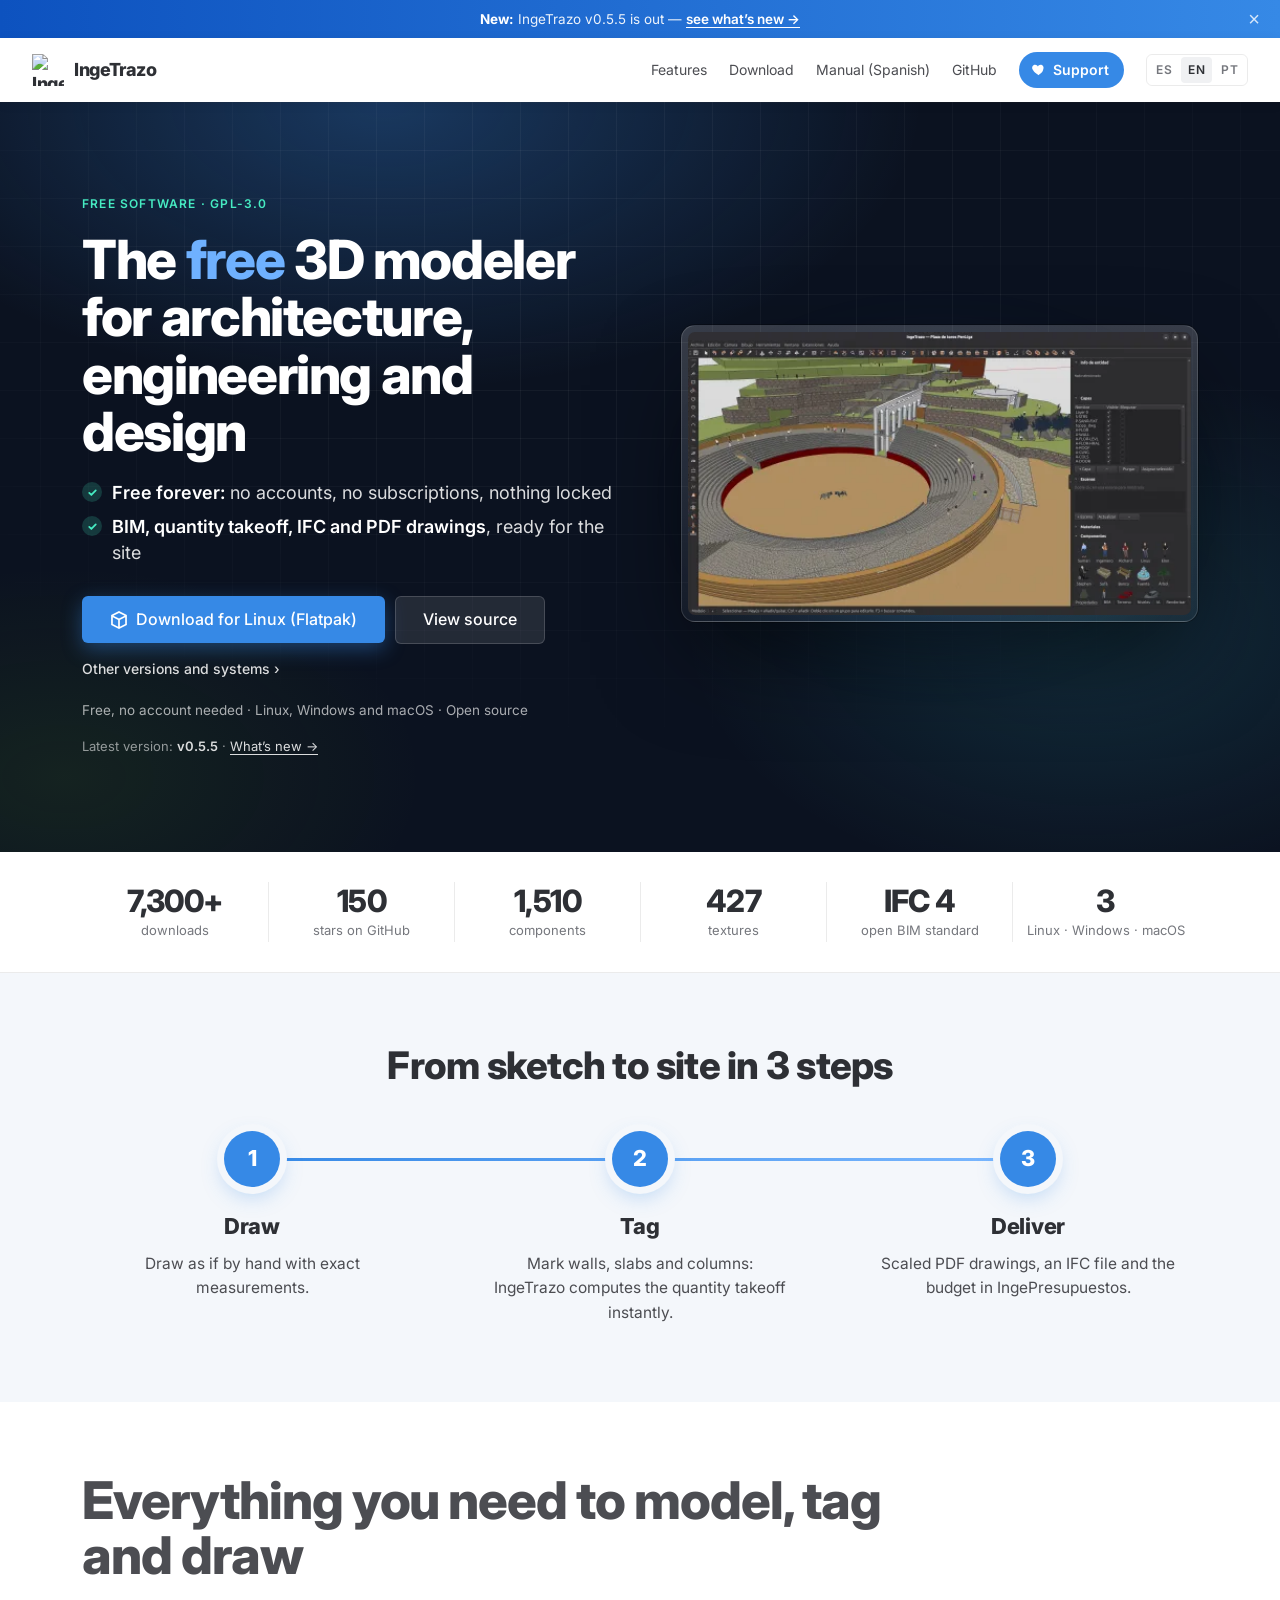
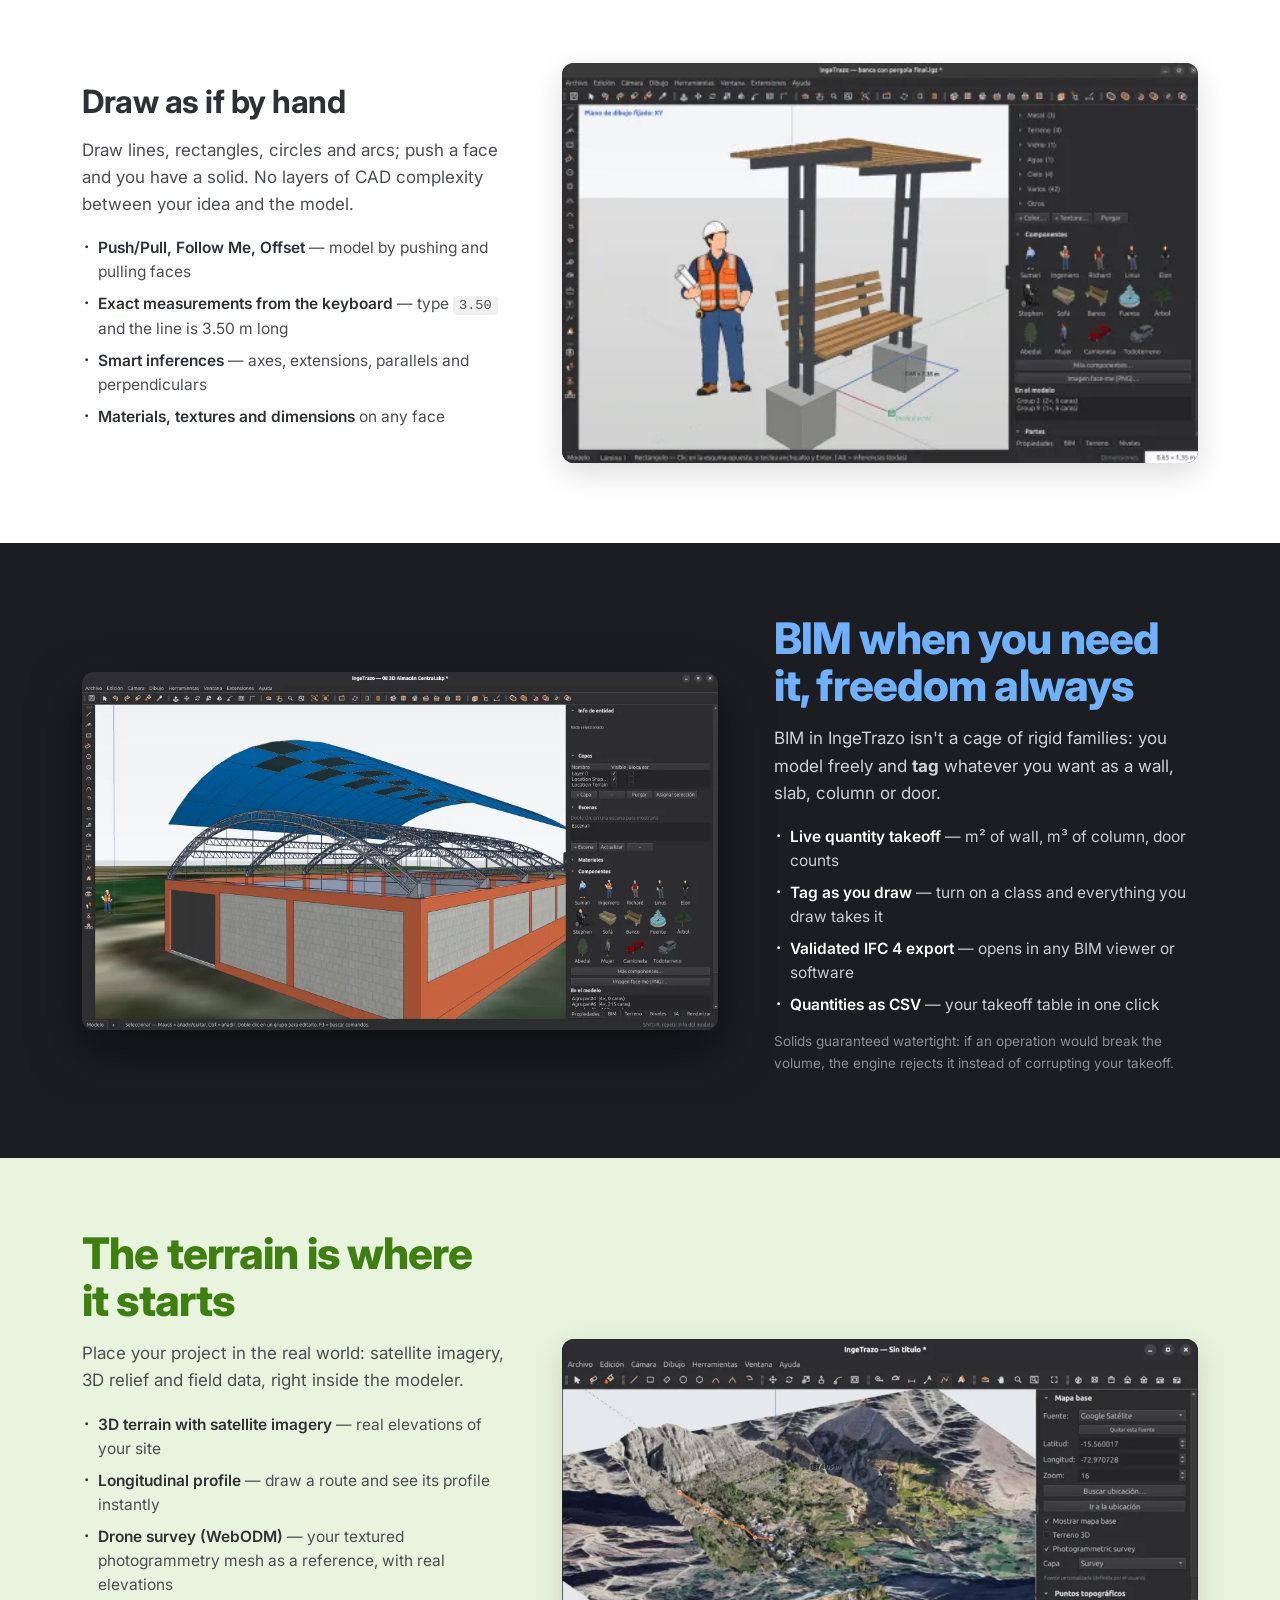
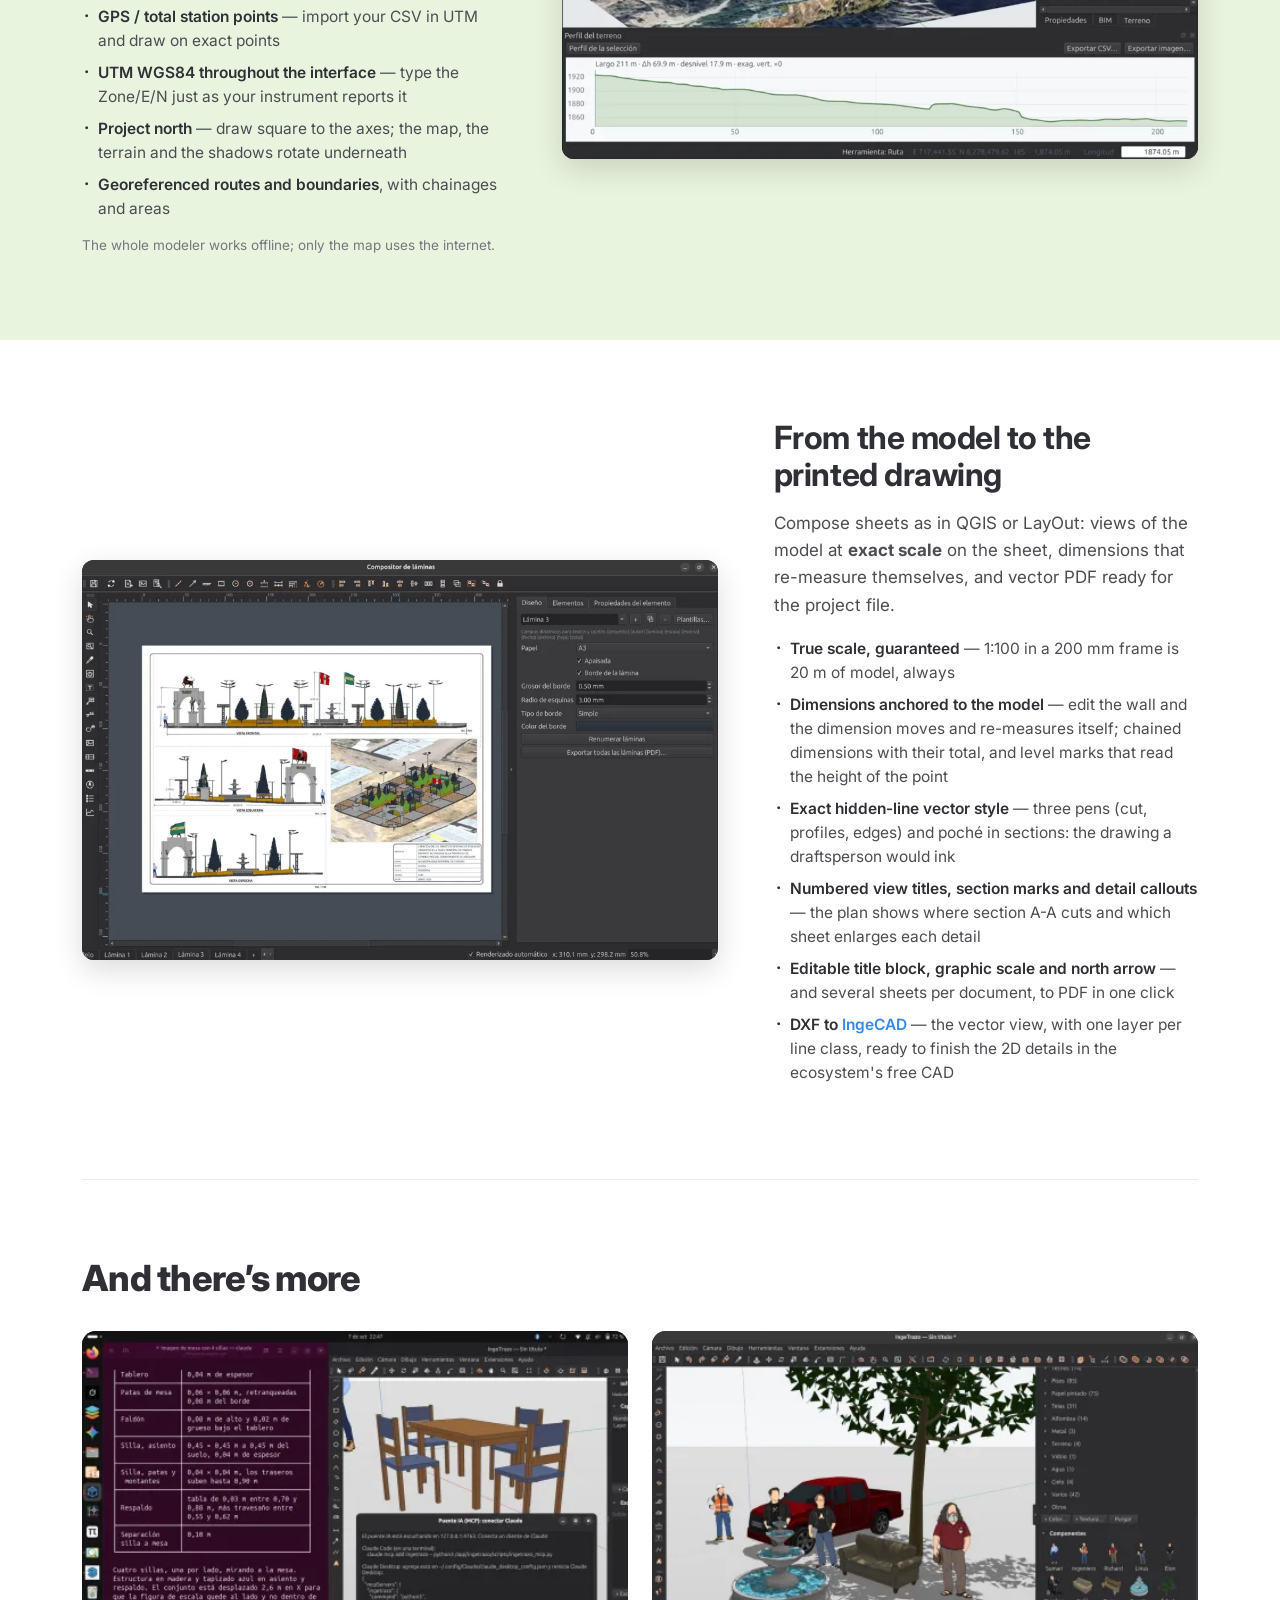
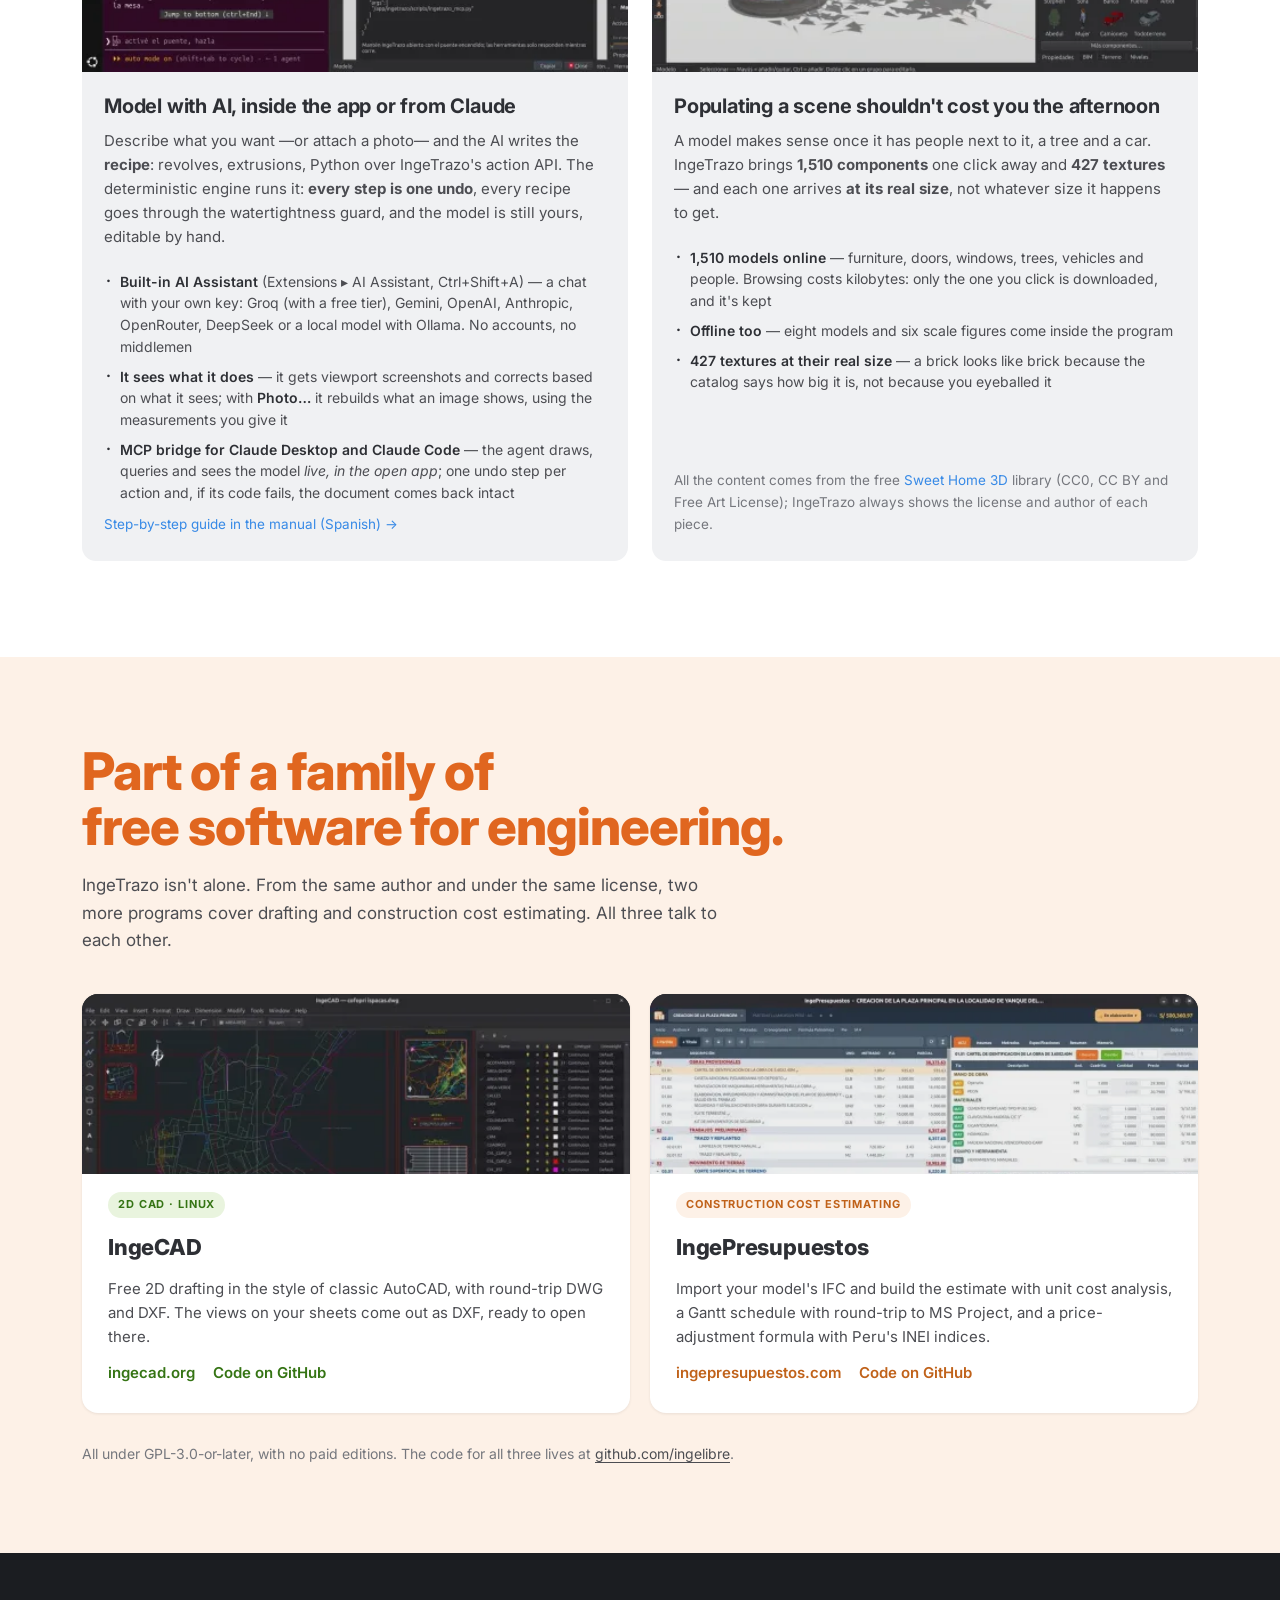
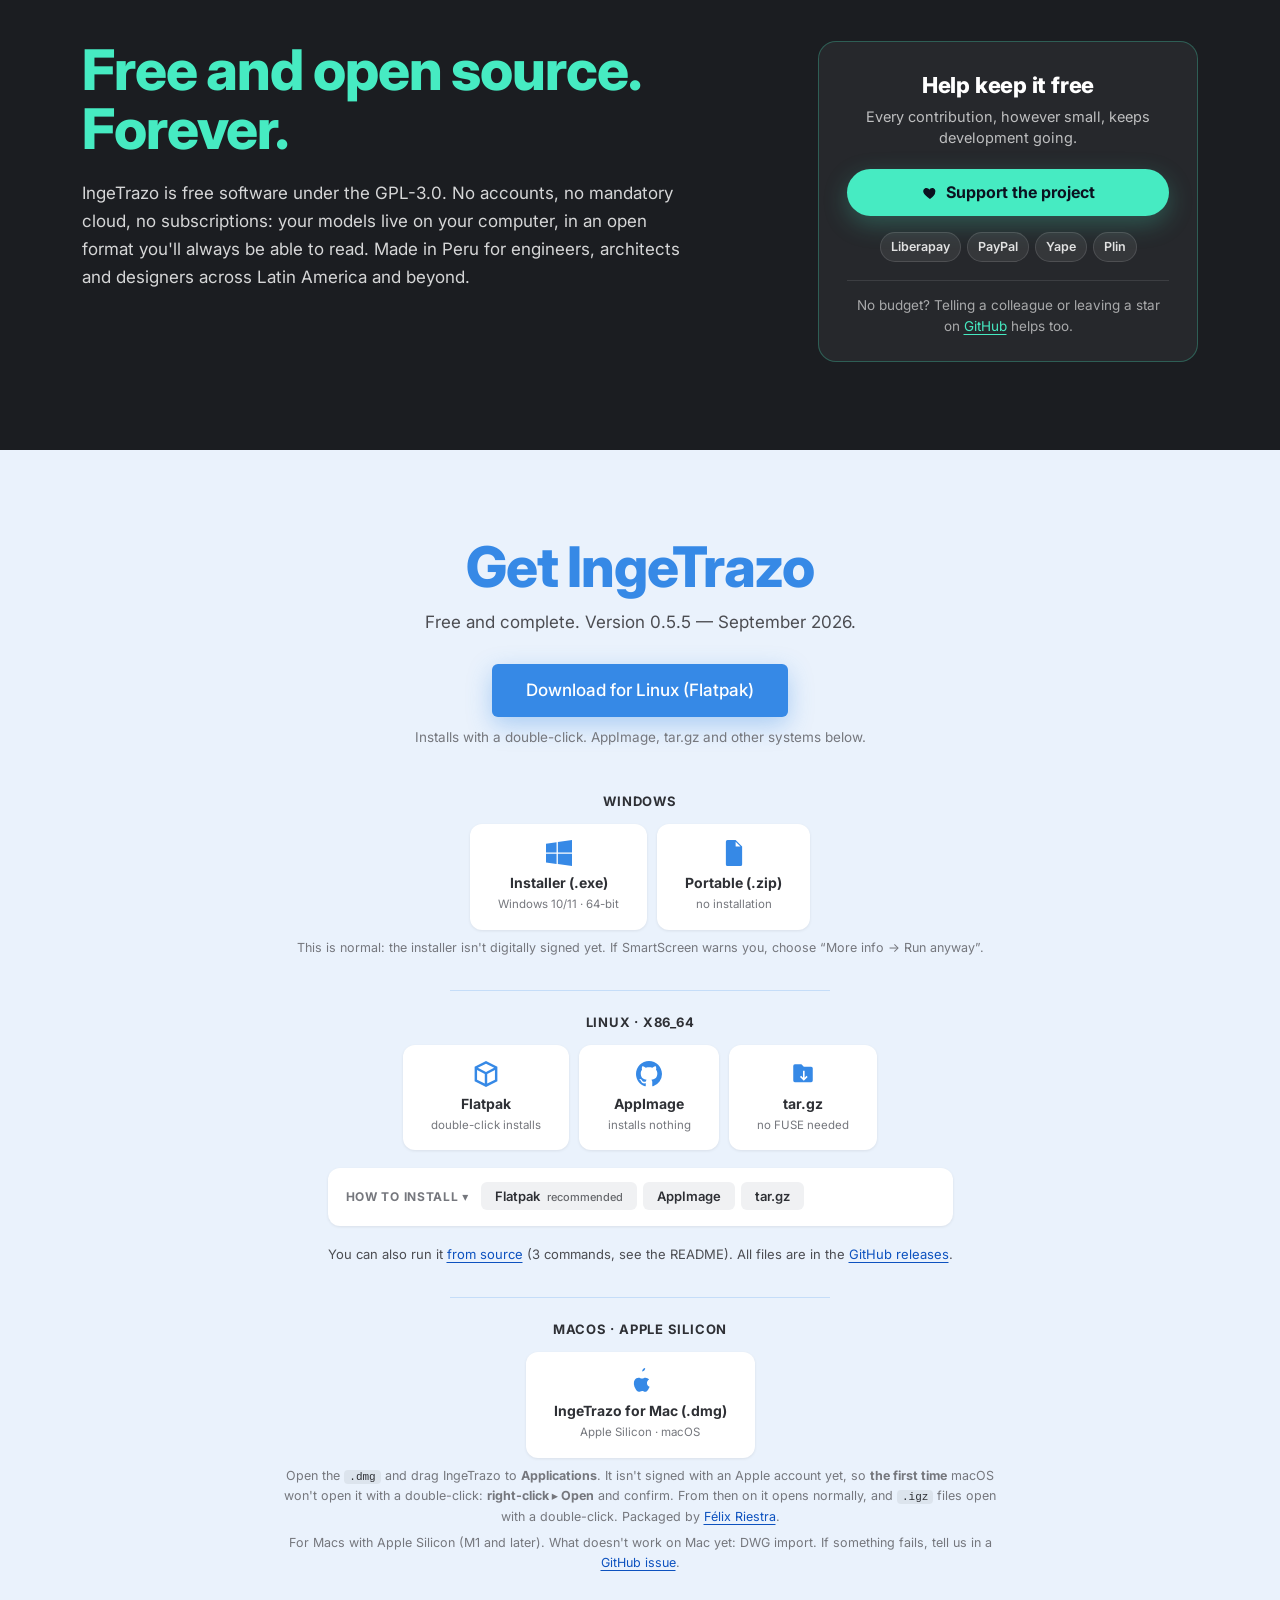
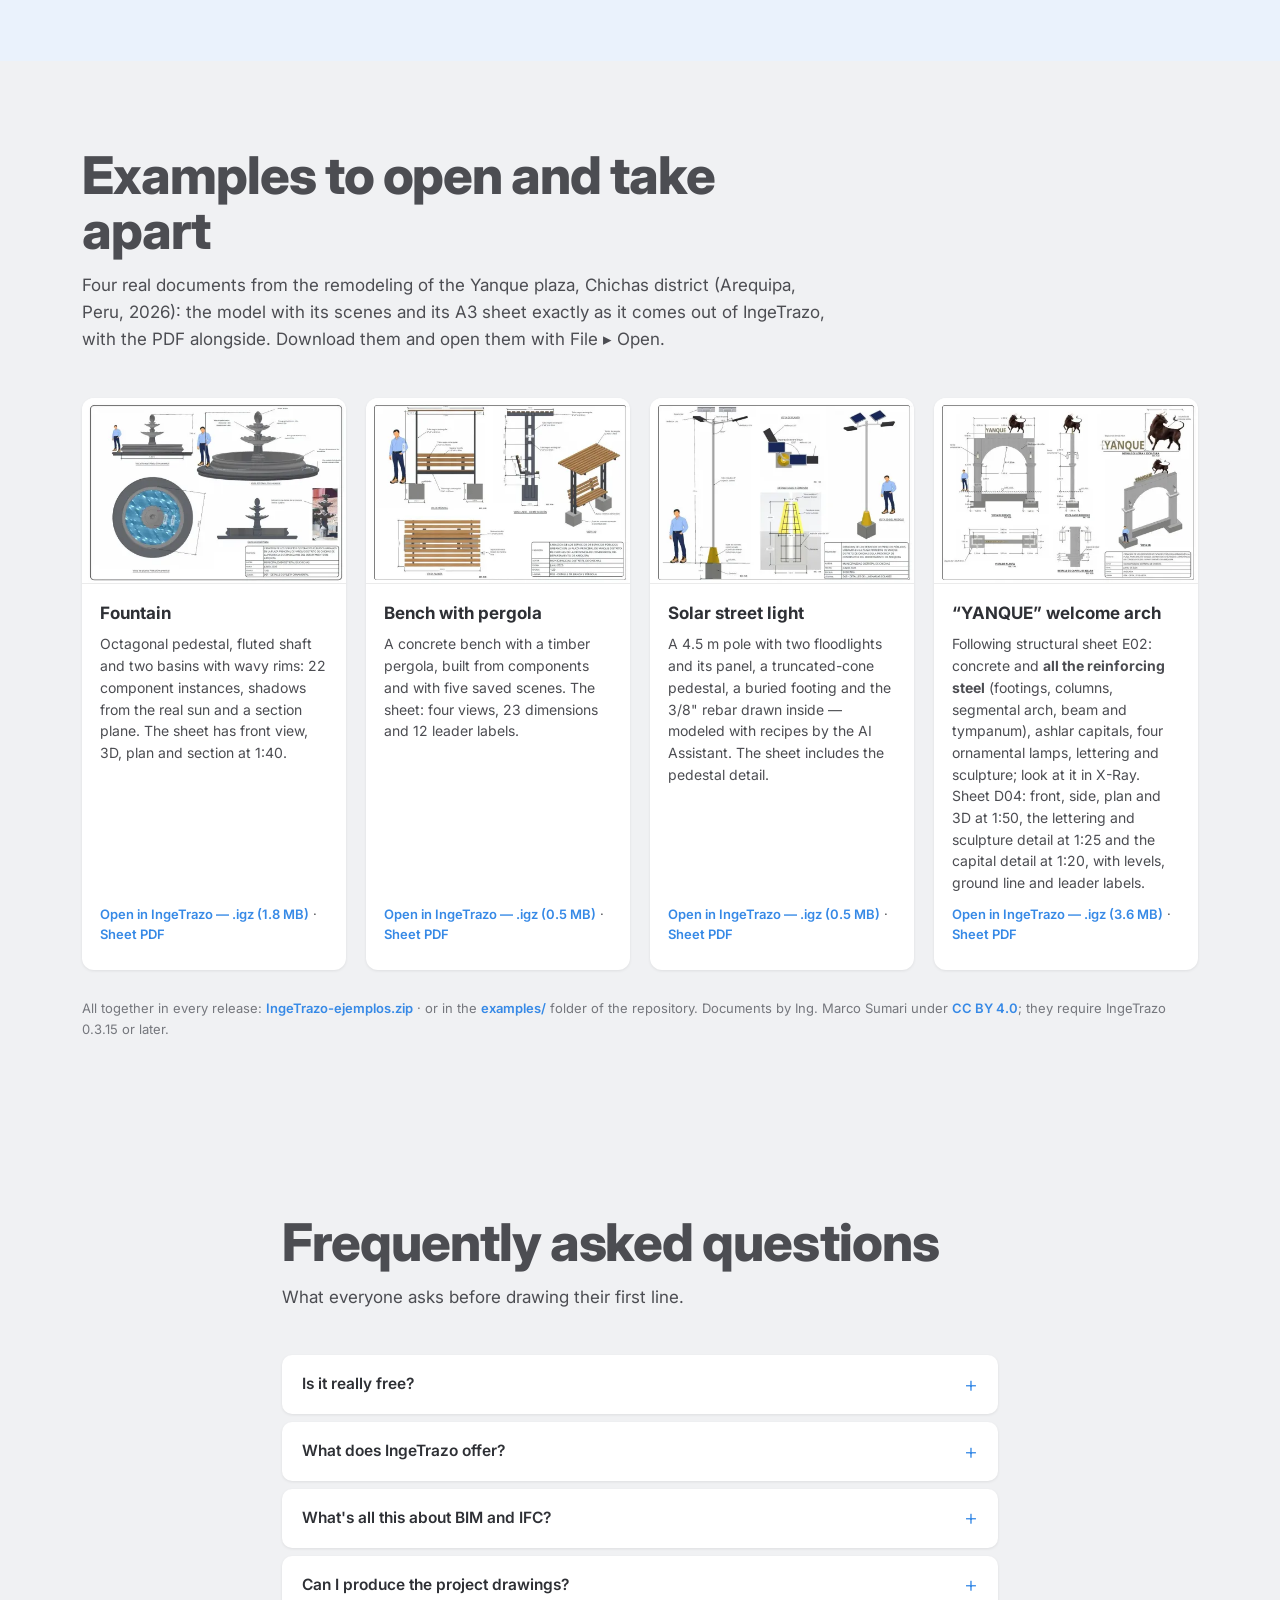
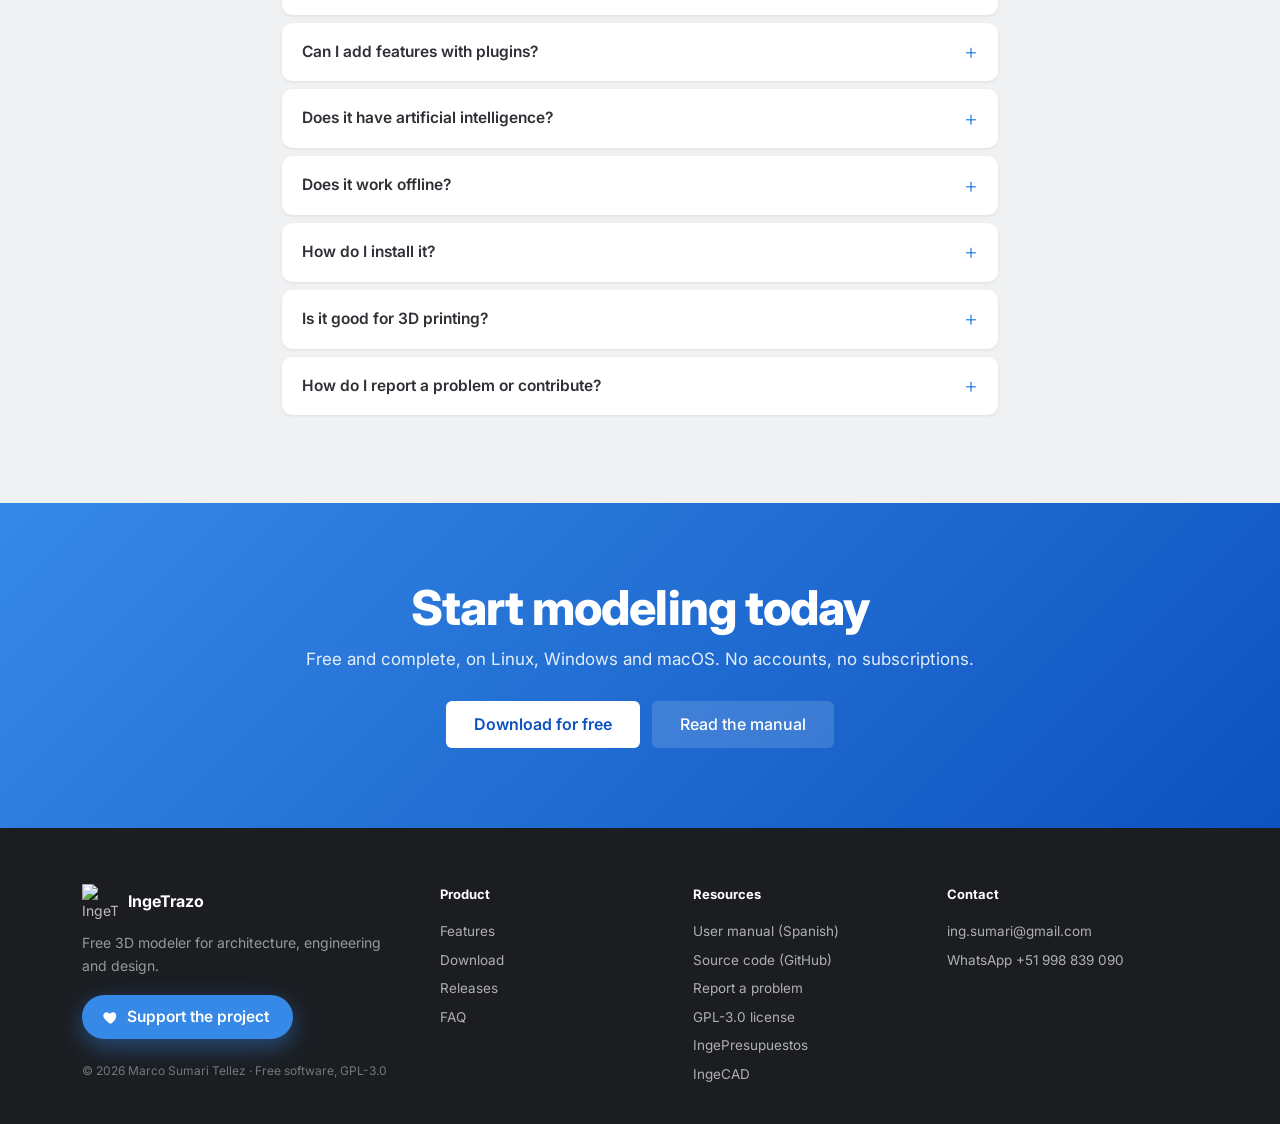
==== commit ac330bf9: "web: drop the file-format card, FAQ entry and stat; the two "And more" cards share the row Co-Author" ====
--- a/en/index.html
+++ b/en/index.html
@@ -402,7 +402,7 @@
           </a>
           <span class="fam-tag">2D CAD · Linux</span>
           <h3>IngeCAD</h3>
-          <p>Free 2D drafting, with round-trip DWG and DXF. The views on your sheets come out as DXF, ready to open in any CAD program.</p>
+          <p>Free 2D drafting in the style of classic AutoCAD, with round-trip DWG and DXF. The views on your sheets come out as DXF, ready to open there.</p>
           <p class="fam-links">
             <a href="https://ingecad.org" target="_blank" rel="noopener">ingecad.org</a>
             <a href="https://github.com/ingelibre/ingecad" target="_blank" rel="noopener">Code on GitHub</a>
--- a/style.css
+++ b/style.css
@@ -8,38 +8,36 @@
    sección puente con IngePresupuestos.
    ──────────────────────────────────────────────────────────────────────── */
 
-/* IngeTrazo's own palette — the program's icon: Blueberry lines, Orange
-   nodes, slate faces (elementary OS colours). */
 :root {
   --accent:      #3689E6;   /* Blueberry — acento IngeTrazo */
   --accent-dk:   #0D52BF;
-  --accent-lt:   #64BAFF;   /* Blueberry claro, sobre fondo oscuro */
-  --accent-soft: #EBF4FD;
-  --teal:        #FFC27D;   /* Orange 100: los nodos del ícono (antes turquesa) */
+  --accent-lt:   #6FB1FF;
+  --accent-soft: #EAF2FC;
+  --teal:        #46EBC2;   /* «Libre para siempre» */
   --orange:      #F37329;   /* IngePresupuestos (sección puente) */
   --orange-dk:   #C0621A;
-  --orange-soft: #FEF5EB;
-  --lime-soft:   #F2F9EC;   /* sección Terreno */
+  --orange-soft: #FDF1E7;
+  --lime-soft:   #E9F4DE;   /* sección Terreno */
   --lime:        #68B723;
   --lime-dk:     #3F7F12;
-  --slate-900:   #1A2434;
-  --slate-700:   #273445;
-  --slate-500:   #485A6C;
-  --slate-300:   #667885;
-  --silver-100:  #F8F9FA;
-  --silver-300:  #D4D4D4;
+  --canvas:      #FFFFFF;   /* lienzo entre tarjetas */
+  --night:       #1B1D21;   /* tarjetas oscuras */
+  --card:        #F0F1F3;   /* tarjetas claras */
+  --head:        #2E3035;
+  --text:        #4C4D52;
+  --muted:       #75777D;
+  --line:        rgba(0,0,0,0.08);
   --white:       #FFFFFF;
-  --canvas:      #FFFFFF;   /* lienzo entre tarjetas */
-  --night:       #1A2434;   /* tarjetas y secciones oscuras */
-  --card:        #F8F9FA;   /* tarjetas claras */
-  --head:        #1A2434;
-  --text:        #273445;
-  --muted:       #667885;
-  --line:        rgba(26,36,52,0.10);
+  /* alias que usa la página /apoyar */
+  --slate-900:   var(--head);
+  --slate-700:   var(--text);
+  --slate-500:   var(--text);
+  --slate-300:   var(--muted);
+  --silver-100:  var(--card);
   --radius:      12px;
   --radius-sm:   6px;
-  --shadow:      0 2px 8px rgba(0,0,0,0.06);
-  --shadow-img:  0 12px 40px rgba(0,0,0,0.10), 0 2px 8px rgba(0,0,0,0.06);
+  --shadow:      0 1px 3px rgba(0,0,0,0.08);
+  --shadow-img:  0 10px 30px rgba(0,0,0,0.14);
 }
 
 *, *::before, *::after { box-sizing: border-box; }
@@ -209,9 +207,9 @@
   padding: 88px max(32px, calc((100% - 1180px) / 2 + 32px)) 96px;
   background:
     radial-gradient(60% 55% at 30% 0%, rgba(54,137,230,0.32) 0%, transparent 70%),
-    radial-gradient(45% 50% at 85% 70%, rgba(255,194,125,0.10) 0%, transparent 70%),
+    radial-gradient(45% 50% at 85% 70%, rgba(63,208,230,0.14) 0%, transparent 70%),
     radial-gradient(40% 40% at 5% 90%, rgba(104,183,35,0.10) 0%, transparent 70%),
-    #1A2434;
+    #0B1220;
   overflow: hidden;
   isolation: isolate;
 }
@@ -261,13 +259,6 @@
   letter-spacing: -0.025em;
   margin-bottom: 20px;
   animation: hero-fade-up 0.8s 0.08s ease both;
-.hero-name {                           /* pronunciation, on the dark hero */
-  font-size: 14px;
-  color: rgba(255,255,255,0.72);
-  margin: -8px 0 18px;
-  animation: hero-fade-up 0.8s 0.1s ease both;
-}
-.hero-name strong { color: var(--white); font-weight: 700; }
 }
 .grad-text { color: var(--accent-lt); }
 .hero-ctas {
@@ -282,6 +273,8 @@
   from { transform: translateY(14px); }
   to   { transform: translateY(0); }
 }
+.hero-version { display: block; width: 100%; margin-top: 8px; font-size: 13px; color: rgba(255,255,255,0.55); }
+#latest-version { font-weight: 600; color: rgba(255,255,255,0.85); }
 
 @media (max-width: 900px) {
   .hero { grid-template-columns: 1fr; gap: 44px; padding: 64px 20px 72px; }
@@ -476,7 +469,7 @@
 .bridge h2 {
   font-size: clamp(30px, 4.4vw, 52px);
   line-height: 1.05;
-  font-weight: 800; color: var(--orange); letter-spacing: -0.02em;
+  font-weight: 800; color: #E0661F; letter-spacing: -0.02em;
   max-width: 760px; margin: 0 0 18px;
 }
 .bridge p {
@@ -574,7 +567,7 @@
   position: relative; overflow: hidden;
   padding: 30px 28px 24px; text-align: center;
   background: rgba(255,255,255,0.05);
-  border: 1px solid rgba(255,194,125,0.28);
+  border: 1px solid rgba(70,235,194,0.28);
   border-radius: 18px;
 }
 .impact-card-q {
@@ -584,14 +577,14 @@
 .impact .impact-card-sub { font-size: 14.5px; line-height: 1.5; color: rgba(255,255,255,0.7); margin: 0 auto 20px; max-width: 290px; }
 .impact-card-btn {
   display: flex; justify-content: center; width: 100%;
-  background: var(--teal); color: #1A2434; font-weight: 700; border-radius: 999px;
-  box-shadow: 0 8px 24px rgba(255,194,125,0.25);
+  background: var(--teal); color: #0B1220; font-weight: 700; border-radius: 999px;
+  box-shadow: 0 8px 24px rgba(70,235,194,0.25);
 }
 .impact-card-btn::before {
   content: ''; width: 16px; height: 16px; flex: none;
-  background: url("data:image/svg+xml,%3Csvg xmlns='http://www.w3.org/2000/svg' viewBox='0 0 24 24'%3E%3Cpath fill='%231A2434' d='M12 21s-7.5-4.6-9.6-9.3C.9 8.2 3 4.5 6.6 4.5c2.1 0 3.6 1.2 4.4 2.6.8-1.4 2.3-2.6 4.4-2.6 3.6 0 5.7 3.7 4.2 7.2C19.5 16.4 12 21 12 21z'/%3E%3C/svg%3E") center / contain no-repeat;
-}
-.impact-card-btn:hover { background: #FFD6A6; color: #1A2434; }
+  background: url("data:image/svg+xml,%3Csvg xmlns='http://www.w3.org/2000/svg' viewBox='0 0 24 24'%3E%3Cpath fill='%230B1220' d='M12 21s-7.5-4.6-9.6-9.3C.9 8.2 3 4.5 6.6 4.5c2.1 0 3.6 1.2 4.4 2.6.8-1.4 2.3-2.6 4.4-2.6 3.6 0 5.7 3.7 4.2 7.2C19.5 16.4 12 21 12 21z'/%3E%3C/svg%3E") center / contain no-repeat;
+}
+.impact-card-btn:hover { background: #6FF2D2; color: #0B1220; }
 .impact-card-btn:hover::before { animation: latido 0.9s ease; }
 .pay-chips { display: flex; flex-wrap: wrap; justify-content: center; gap: 6px; margin: 16px 0 18px; }
 .pay-chips li {
@@ -690,7 +683,7 @@
   font-family: inherit;
 }
 .dl-tab em { font-style: normal; font-weight: 500; font-size: 11px; opacity: 0.7; margin-left: 4px; }
-.dl-tab:hover { background: #E3E8EE; }
+.dl-tab:hover { background: #E4E6EA; }
 .dl-tab.is-active::after { content: ' ▴'; font-size: 10px; }
 .dl-tab.is-active { background: var(--accent); color: var(--white); }
 .dl-panel p { font-size: 14px; color: var(--text); margin: 0; }
@@ -762,7 +755,6 @@
 .footer-col li a { color: rgba(255,255,255,0.65); font-size: 13.5px; }
 .footer-col li a:hover { color: var(--white); }
 .footer-copy { font-size: 12px; color: rgba(255,255,255,0.4) !important; margin-top: 14px; }
-.footer-legal { font-size: 11.5px; color: rgba(255,255,255,0.5); margin-top: 36px; text-align: center; }
 
 @media print {
   .nav, .hero-ctas, .download-section, .footer { display: none; }
@@ -906,15 +898,6 @@
   .aporte-qr       { display: none; }
 }
 
-/* ── Política de firma de código (/firma) — texto largo sobre la tarjeta de /apoyar ── */
-.policy h3 { font-size: 17px; margin: 26px 0 10px; color: var(--slate-700, #334155); }
-.policy ul { margin: 0 0 8px; padding-left: 20px; color: var(--slate-500); font-size: 15px; line-height: 1.65; }
-.policy li { margin-bottom: 6px; }
-.policy li a, .policy-sponsor a { color: var(--accent-dk); text-decoration: none; }
-.policy li a:hover, .policy-sponsor a:hover { text-decoration: underline; }
-.policy code { font-size: 13.5px; background: #F1F4F7; padding: 1px 5px; border-radius: 4px; }
-.policy-sponsor { font-size: 16px; margin: 0 0 14px; }
-
 /* ============ Cifras bajo la portada: columnas iguales, centradas ============ */
 .stats { border-bottom: 1px solid var(--line); }
 .stats-row {
@@ -942,6 +925,8 @@
   .stat span { white-space: normal; }
 }
 
+.hero-version a { color: rgba(255,255,255,0.85); text-decoration: underline; text-underline-offset: 3px; }
+.hero-version a:hover { color: var(--white); }
 
 /* ============ Descarga: botón para tu sistema ============ */
 .dl-primary { margin: -16px auto 40px; }
@@ -978,12 +963,12 @@
   font-size: 14px; line-height: 1.55; text-align: center; cursor: default;
 }
 
-/* ============ «Y además»: IA, componentes e importar ============ */
+/* ============ «Y además»: IA y componentes ============ */
 .more-title {
   font-size: clamp(26px, 3vw, 36px); line-height: 1.1; font-weight: 800;
   color: var(--head); letter-spacing: -0.02em; margin-bottom: 32px;
 }
-.more-grid { display: grid; grid-template-columns: repeat(3, 1fr); gap: 24px; align-items: stretch; }  /* tarjetas de la misma altura */
+.more-grid { display: grid; grid-template-columns: repeat(2, 1fr); gap: 24px; align-items: stretch; }  /* tarjetas de la misma altura */
 .more-card {
   background: var(--card); border-radius: 14px; overflow: hidden;
   display: flex; flex-direction: column;
@@ -1001,6 +986,25 @@
 .more-body .feat-list li { font-size: 14px; }
 @media (max-width: 960px) { .more-grid { grid-template-columns: 1fr; max-width: 640px; } }
 
+/* ============ Portada: tres puntos con ✓ ============ */
+.hero-checks { margin: 0 0 30px; display: grid; gap: 8px; }
+.hero-checks li {
+  position: relative; padding-left: 30px;
+  font-size: clamp(15.5px, 1.6vw, 18px); line-height: 1.45; color: rgba(255,255,255,0.86);
+}
+.hero-checks li strong { color: var(--white); font-weight: 600; }
+.hero-checks li::before {
+  content: ''; position: absolute; left: 0; top: 2px; width: 20px; height: 20px; border-radius: 50%;
+  background: rgba(70,235,194,0.18) url("data:image/svg+xml,%3Csvg xmlns='http://www.w3.org/2000/svg' viewBox='0 0 16 16'%3E%3Cpath fill='none' stroke='%2346EBC2' stroke-width='2.2' stroke-linecap='round' stroke-linejoin='round' d='M4 8.5l2.6 2.5L12 5.5'/%3E%3C/svg%3E") center / 13px no-repeat;
+}
+.hero-checks code { background: rgba(255,255,255,0.14); color: var(--white); }
+
+/* ============ Del boceto a la obra en 3 pasos: línea de tiempo ============ */
+.steps { padding: 72px 0 76px; background: #F4F7FB; }
+.steps h2 {
+  font-size: clamp(26px, 3vw, 38px); line-height: 1.1; font-weight: 800;
+  color: var(--head); letter-spacing: -0.02em; margin-bottom: 44px; text-align: center;
+}
 @media (max-width: 860px) { .steps h2 { text-align: left; } }
 .steps-row {
   --gap: 48px; --dot: 56px;
@@ -1012,14 +1016,14 @@
   top: calc(var(--dot) / 2 - 1px); height: 3px; border-radius: 3px;
   left: calc((100% - 2 * var(--gap)) / 6);           /* centro de la 1.ª columna */
   right: calc((100% - 2 * var(--gap)) / 6);          /* centro de la 3.ª */
-  background: linear-gradient(90deg, var(--accent), #64BAFF);
+  background: linear-gradient(90deg, var(--accent), #7CB8FF);
 }
 .step { position: relative; z-index: 1; display: flex; flex-direction: column; align-items: center; text-align: center; }
 .step-n {
   display: flex; align-items: center; justify-content: center;
   width: var(--dot); height: var(--dot); border-radius: 50%; margin-bottom: 22px;
   background: var(--accent); color: var(--white); font-weight: 800; font-size: 22px;
-  box-shadow: 0 0 0 7px var(--silver-100), 0 8px 22px rgba(54,137,230,0.35);
+  box-shadow: 0 0 0 7px #F4F7FB, 0 8px 22px rgba(54,137,230,0.35);
 }
 .step h3 { font-size: 22px; font-weight: 800; color: var(--head); letter-spacing: -0.01em; margin-bottom: 8px; }
 .step p { font-size: 15.5px; line-height: 1.6; color: var(--text); max-width: 300px; }
@@ -1028,7 +1032,7 @@
   .steps-row::before {                 /* en vertical, a la izquierda */
     top: calc(var(--dot) / 2); bottom: calc(var(--dot) / 2); left: calc(var(--dot) / 2 - 1px);
     right: auto; width: 3px; height: auto;
-    background: linear-gradient(180deg, var(--accent), #64BAFF);
+    background: linear-gradient(180deg, var(--accent), #7CB8FF);
   }
   .step { display: block; text-align: left; padding-left: calc(var(--dot) + 20px); min-height: var(--dot); }
   .step-n { position: absolute; left: 0; top: 0; margin: 0; font-size: 19px; }
@@ -1081,92 +1085,14 @@
 
 /* ============ Portada: descarga directa y frase de confianza ============ */
 #hero-dl svg { width: 18px; height: 18px; flex: none; color: currentColor; margin: 0; }
-
-/* ============ Portada: el lema arriba, qué es debajo ============ */
-.hero-lead {
-  font-size: clamp(18px, 2vw, 23px); line-height: 1.4; font-weight: 500;
-  color: rgba(255,255,255,0.88); margin: -6px 0 16px; max-width: 30ch;
-  animation: hero-fade-up 0.8s 0.1s ease both;
-}
-.hero .hero-name { color: rgba(255,255,255,0.78); margin: 0 0 22px; }
-.hero .hero-name em { color: rgba(255,255,255,0.9); }
-
-/* ============ Menú oscuro: se funde con la portada ============ */
-.nav {
-  background: rgba(26,36,52,0.95);
-  -webkit-backdrop-filter: saturate(140%) blur(10px);
-  backdrop-filter: saturate(140%) blur(10px);
-  box-shadow: 0 1px 0 rgba(255,255,255,0.07);
-}
-.nav-brand, .nav-brand:hover { color: var(--white); }
-.nav-links > a { color: rgba(255,255,255,0.74); }
-.nav-links > a:hover { color: var(--white); }
-.lang-switch { border-color: rgba(255,255,255,0.16); }
-.nav-links .lang-switch a { color: rgba(255,255,255,0.6); }
-.nav-links .lang-switch a:hover { color: var(--white); }
-.nav-links .lang-switch a[aria-current] { background: rgba(255,255,255,0.12); color: var(--white); }
-.nav-toggle span { background: var(--white); }
-@media (max-width: 900px) {
-  .nav-links.open { background: #1A2434; box-shadow: 0 12px 24px rgba(0,0,0,0.35); }
-}
-.nav-links > a { font-weight: 600; }       /* menú en negrita (Marco) */
-
-/* ============ Portada clara y centrada: el lema, qué es, un botón y la
-   captura grande debajo (como la portada anterior), sobre papel de plano
-   claro. Los contadores siguen justo debajo. ============ */
-.hero {
-  display: block;
-  text-align: center;
-  padding: 76px 20px 0;
-  background:
-    radial-gradient(50% 60% at 50% 0%, rgba(54,137,230,0.13) 0%, transparent 70%),
-    radial-gradient(35% 45% at 88% 35%, rgba(255,194,125,0.14) 0%, transparent 70%),
-    radial-gradient(35% 45% at 10% 60%, rgba(104,183,35,0.08) 0%, transparent 70%),
-    #FFFFFF;
-}
-.hero::before {                       /* la retícula, ahora tinta sobre papel */
-  background-image:
-    linear-gradient(rgba(26,36,52,0.05) 1px, transparent 1px),
-    linear-gradient(90deg, rgba(26,36,52,0.05) 1px, transparent 1px);
-  -webkit-mask-image: radial-gradient(ellipse 70% 60% at 50% 20%, #000 20%, transparent 80%);
-  mask-image: radial-gradient(ellipse 70% 60% at 50% 20%, #000 20%, transparent 80%);
-}
-.hero .hero-center { max-width: 820px; margin: 0 auto; }
-.hero-badge { color: var(--orange-dk); }
-.hero-center h1 {
-  color: var(--head);
-  font-size: clamp(40px, 6.2vw, 76px);
-  letter-spacing: -0.035em;
-  margin-bottom: 18px;
-}
-.grad-text { color: var(--accent); }
-.hero-lead {
-  color: var(--text); max-width: none; margin: 0 auto 10px;
-  font-size: clamp(18px, 2.1vw, 24px);
-}
-.hero .hero-name { color: var(--muted); margin: 0 auto 32px; }
-.hero .hero-name strong { color: var(--head); }
-.hero .hero-name em { color: var(--text); }
-.hero-ctas { justify-content: center; }
-.hero .btn-ghost { background: var(--white); color: var(--head); box-shadow: inset 0 0 0 1px var(--silver-300); }
-.hero .btn-ghost:hover { background: var(--silver-100); color: var(--head); }
-.hero-screenshot-wrap {               /* la captura grande, apoyada en el borde */
-  max-width: 1120px; margin: 52px auto 0; padding: 0 12px;
-}
-.hero-screenshot-wrap::before {
-  left: 12%; right: 12%; top: 18%; bottom: 0;
-  background: radial-gradient(closest-side, rgba(54,137,230,0.28), transparent);
-}
-.hero-img {
-  display: block;
-  border-radius: 14px 14px 0 0;
-  padding: 6px 6px 0;
-  background: #1A2434;
-  border: 1px solid rgba(26,36,52,0.18);
-  border-bottom: 0;
-  box-shadow: 0 -10px 60px -20px rgba(26,36,52,0.35);
-}
-@media (max-width: 900px) {
-  .hero { padding: 56px 16px 0; }
-    .hero-screenshot-wrap { margin-top: 40px; padding: 0; }
-}
+.hero-more {
+  display: block; width: 100%; margin-top: 4px;
+  font-size: 14px; font-weight: 500; color: rgba(255,255,255,0.85);
+}
+.hero-more:hover { color: var(--white); text-decoration: underline; text-underline-offset: 3px; }
+.hero-more[hidden] { display: none; }
+.hero-trust {
+  display: block; width: 100%; margin-top: 10px;
+  font-size: 13.5px; color: rgba(255,255,255,0.65);
+}
+.hero-trust + .hero-version { margin-top: 4px; }
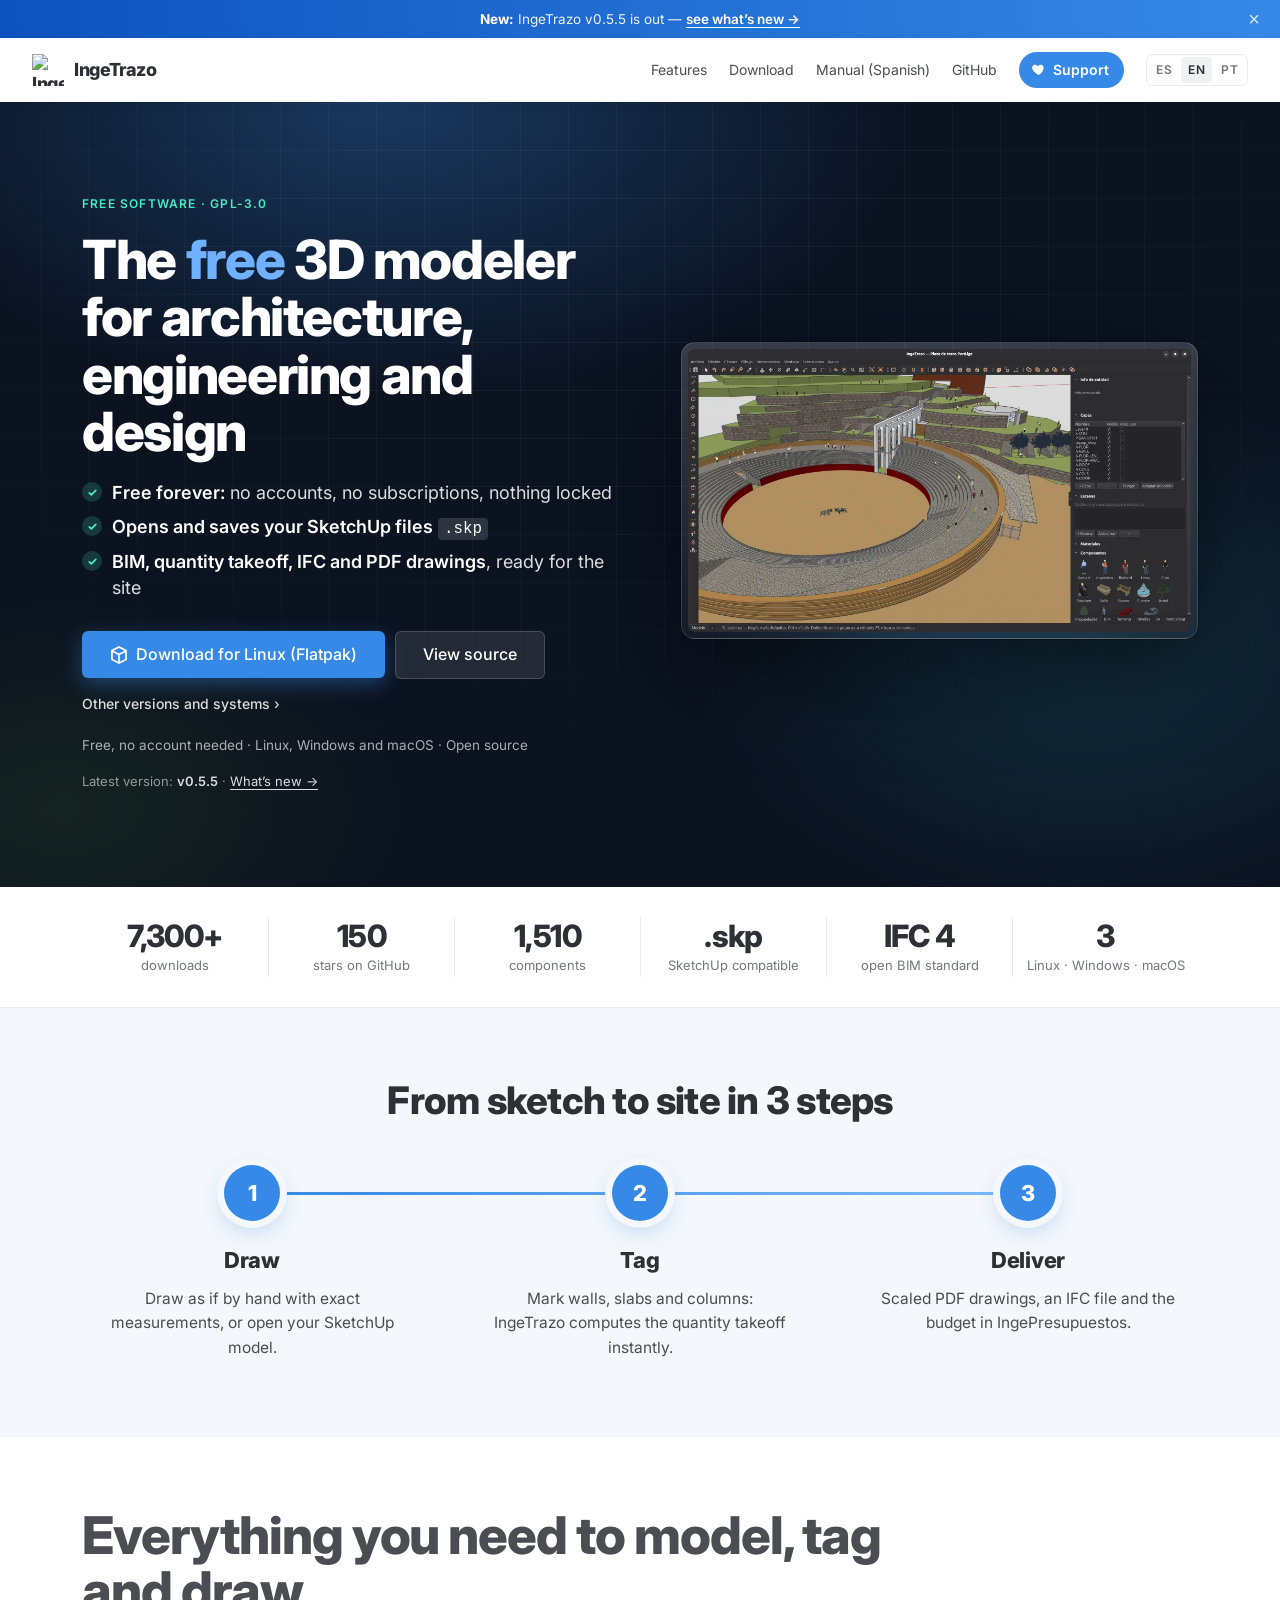
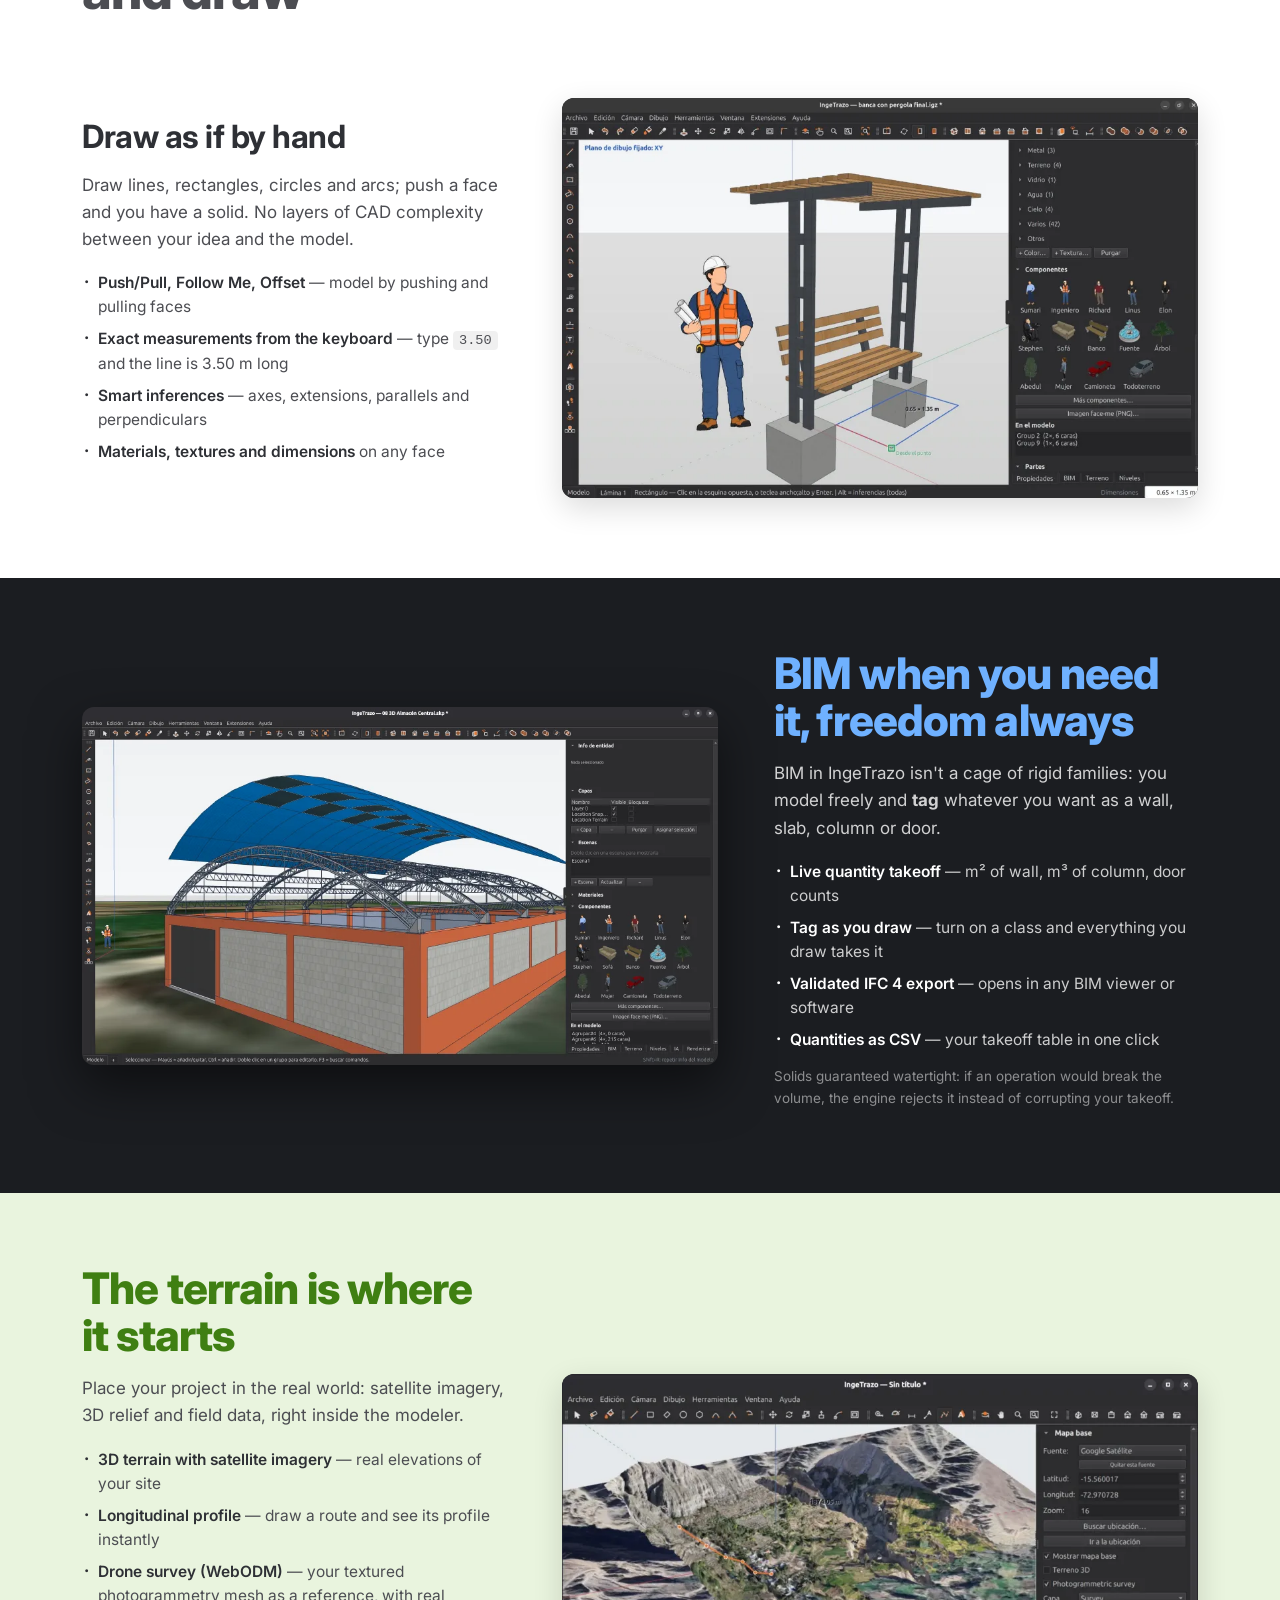
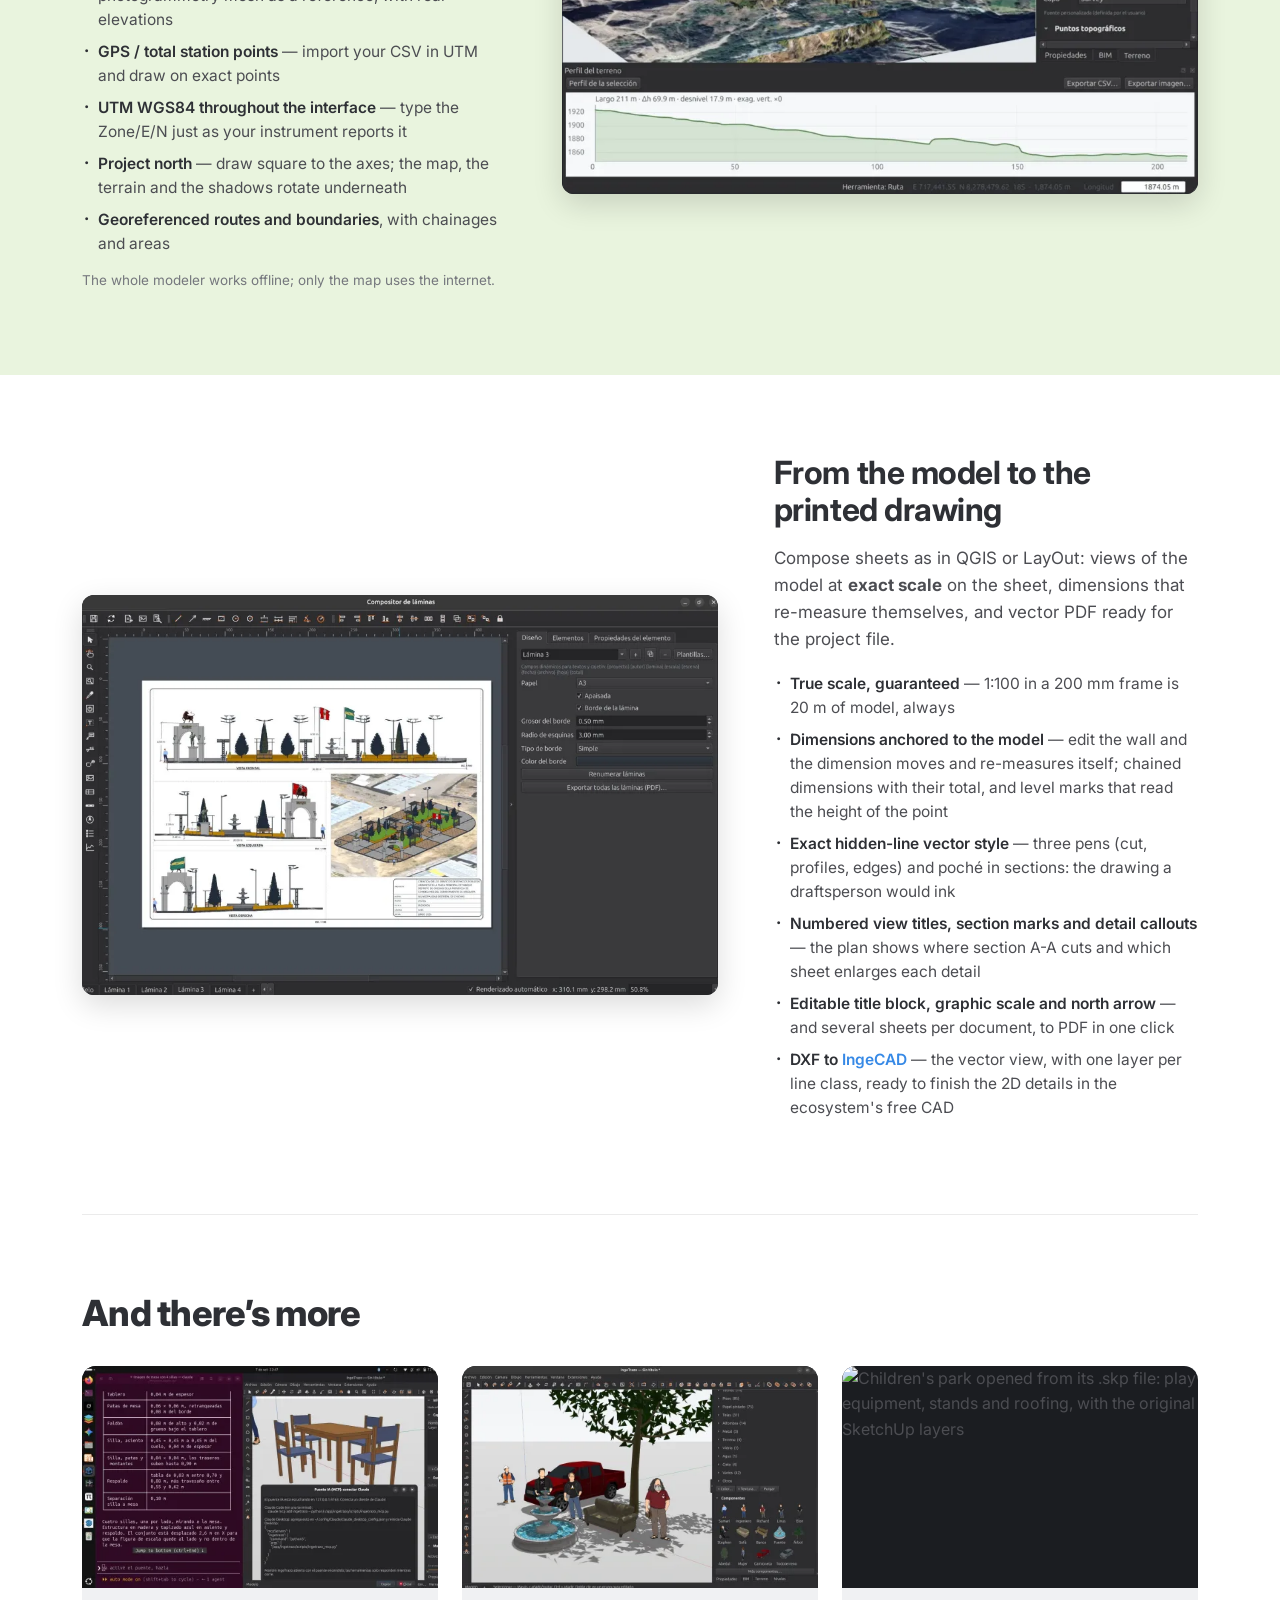
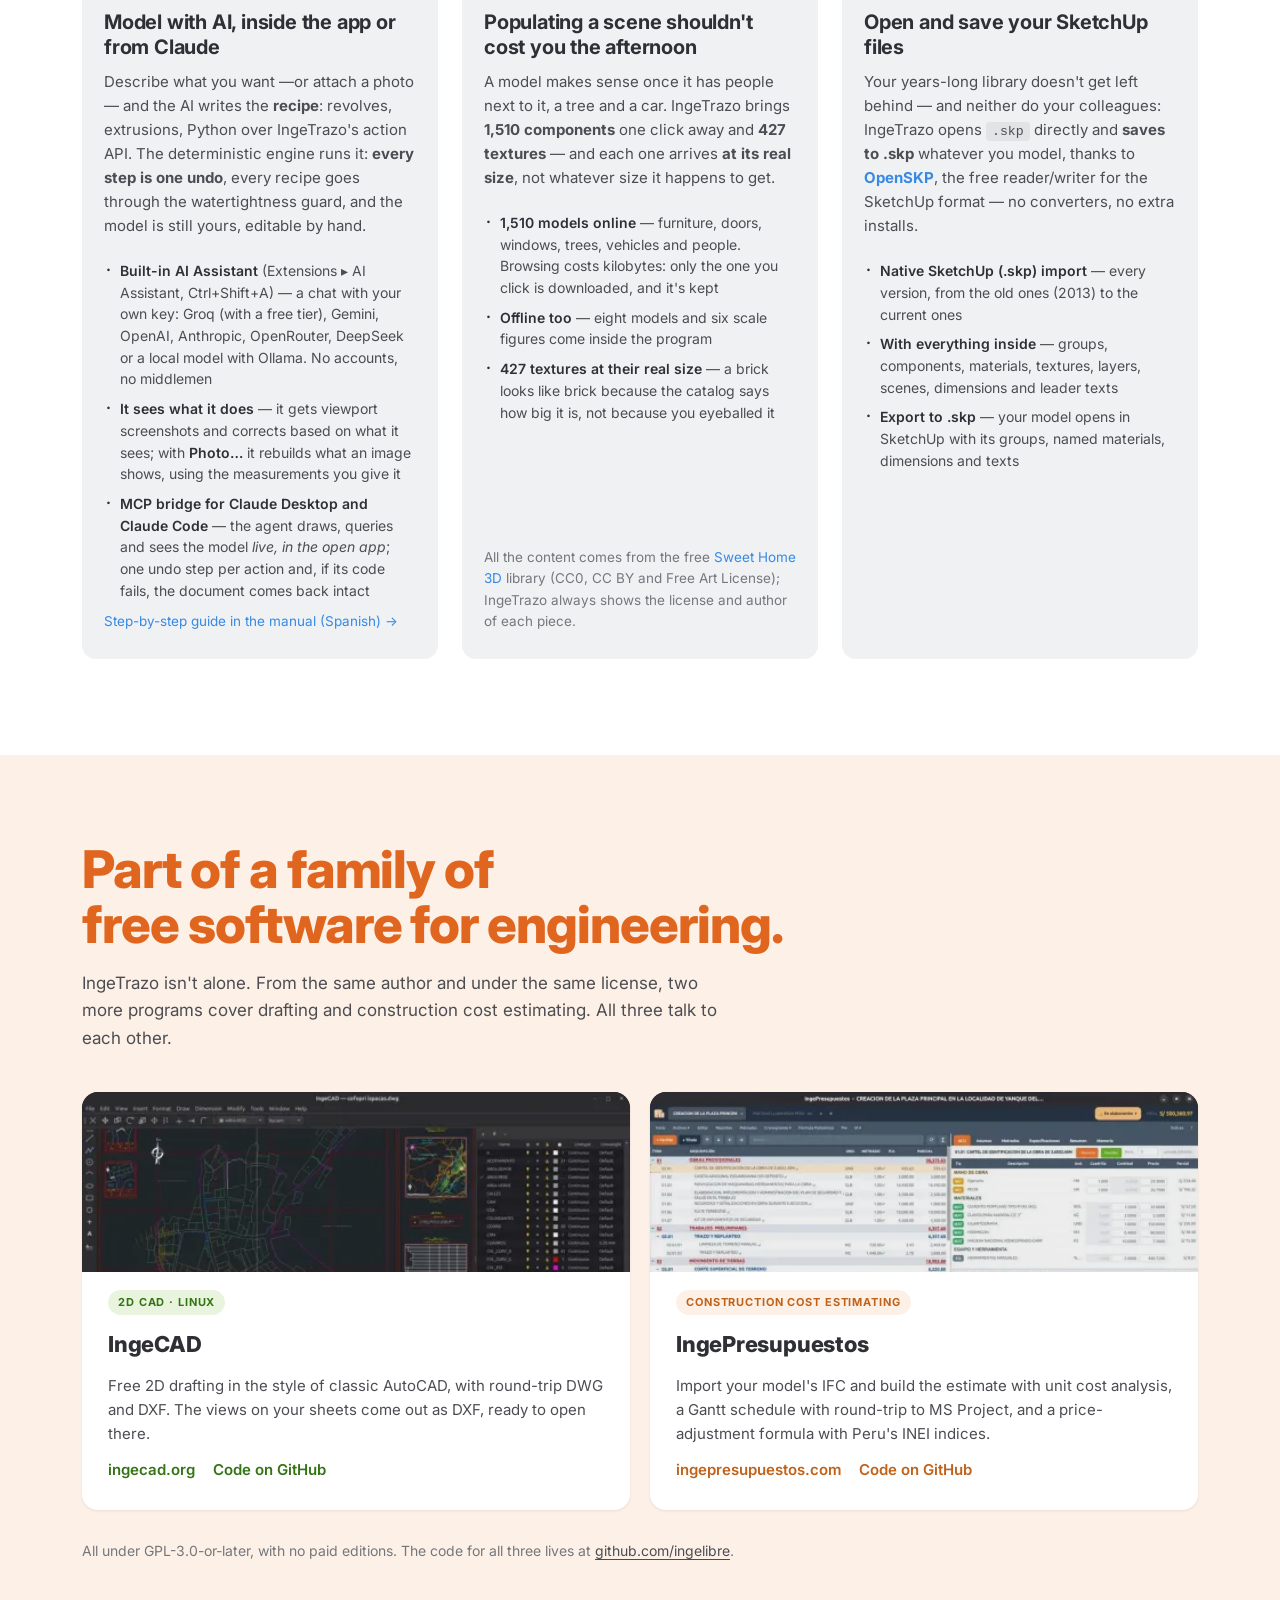
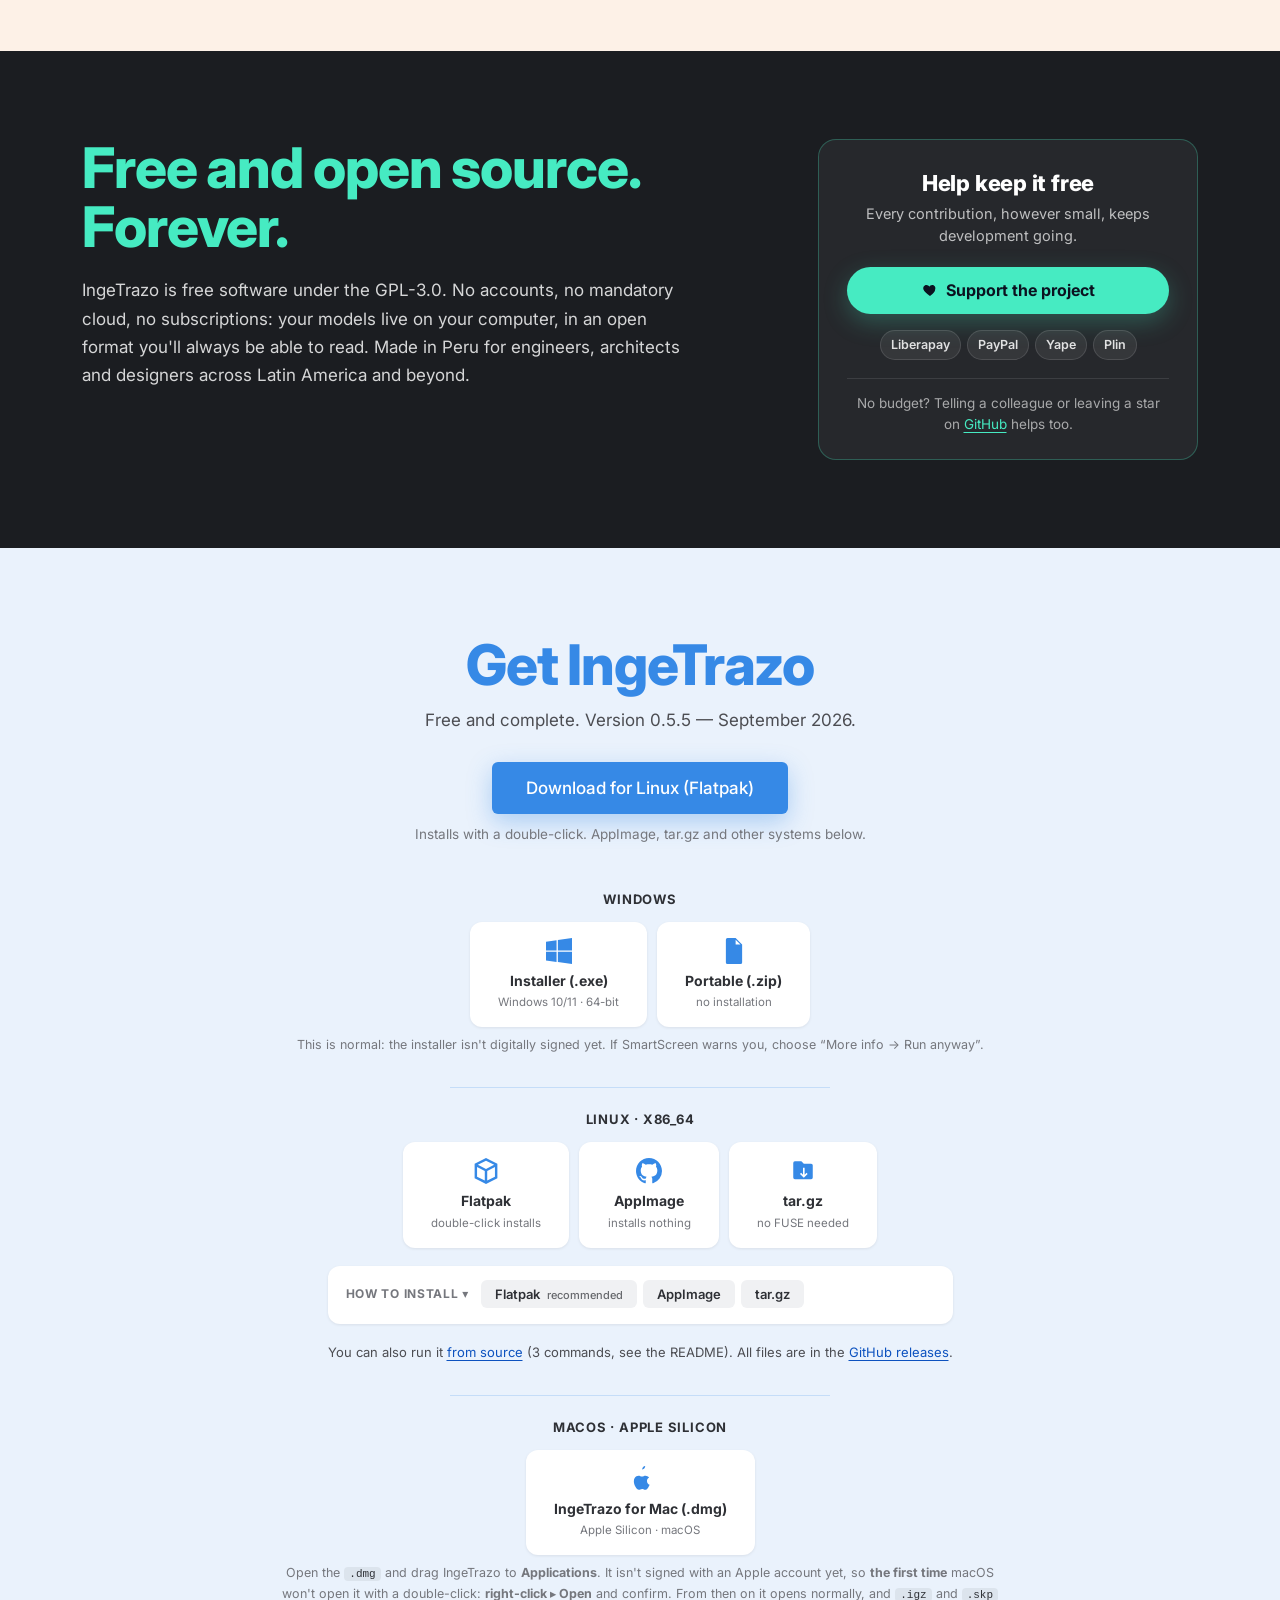
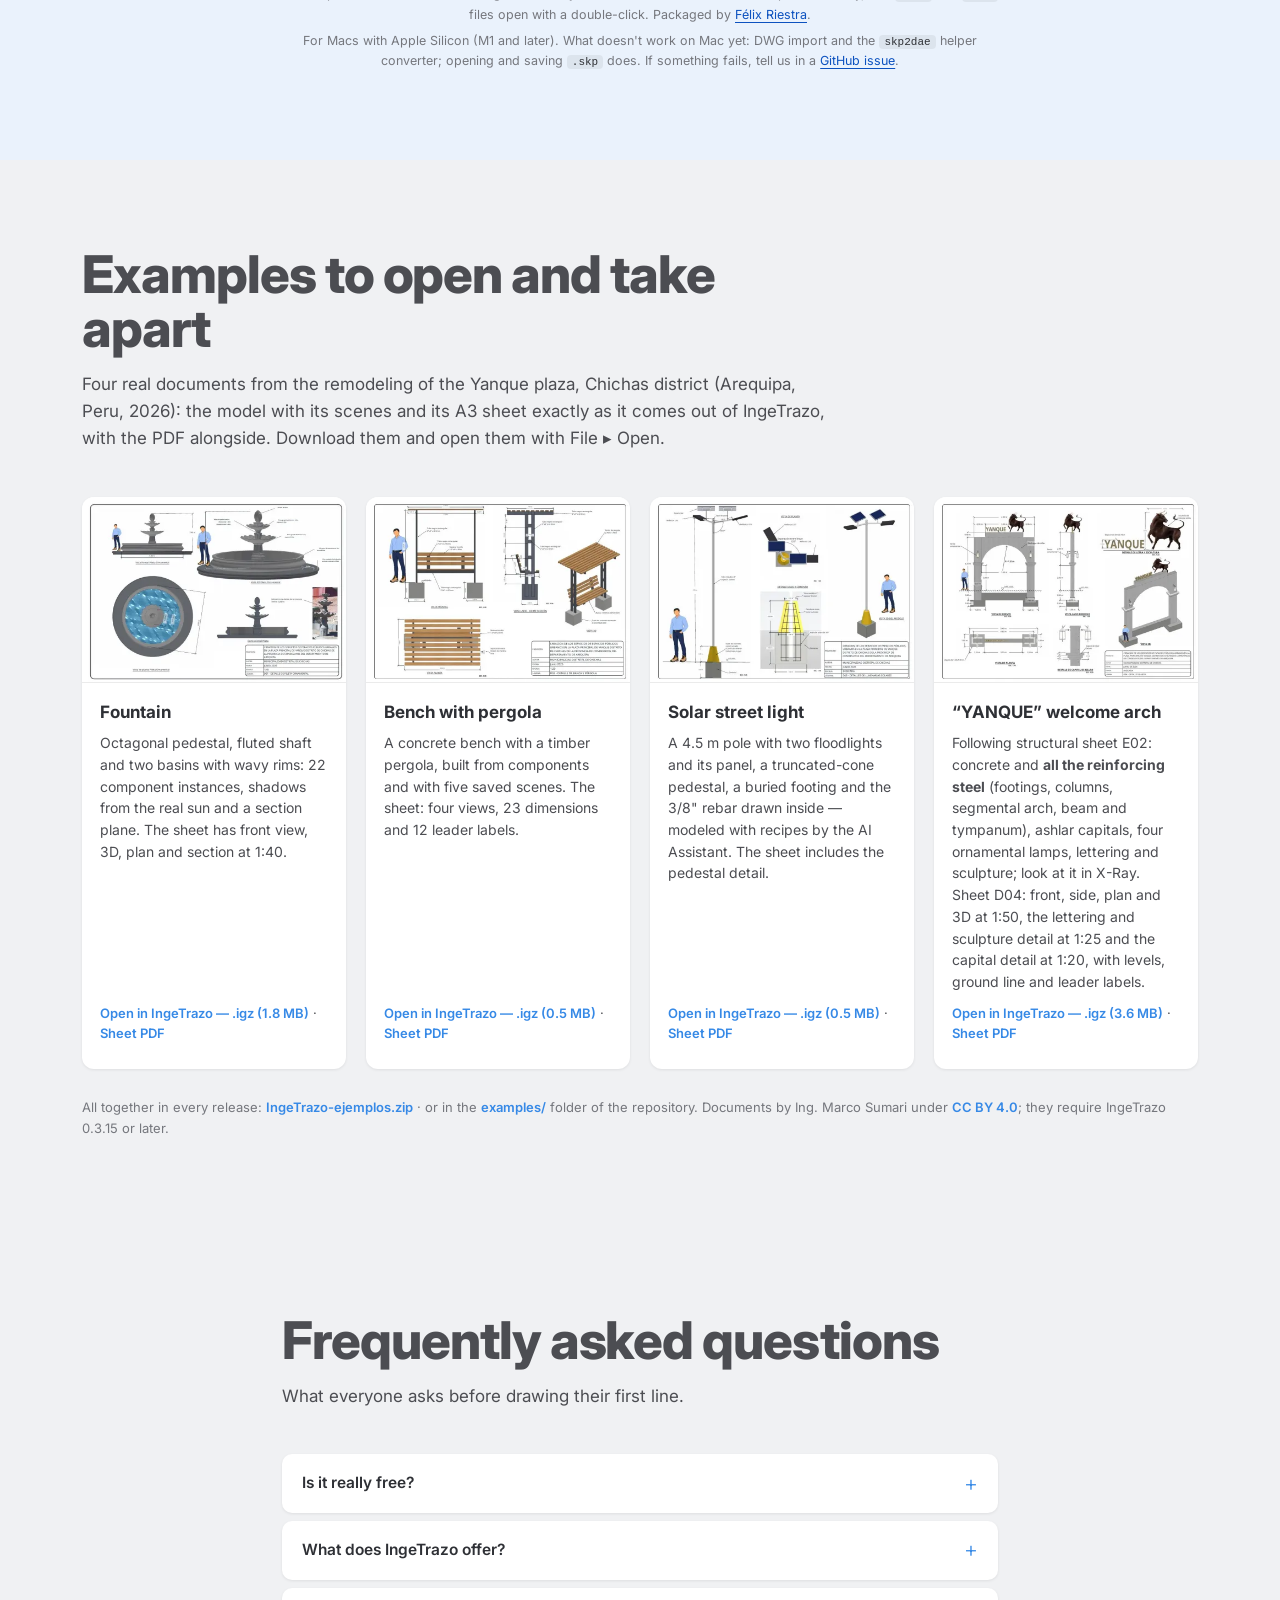
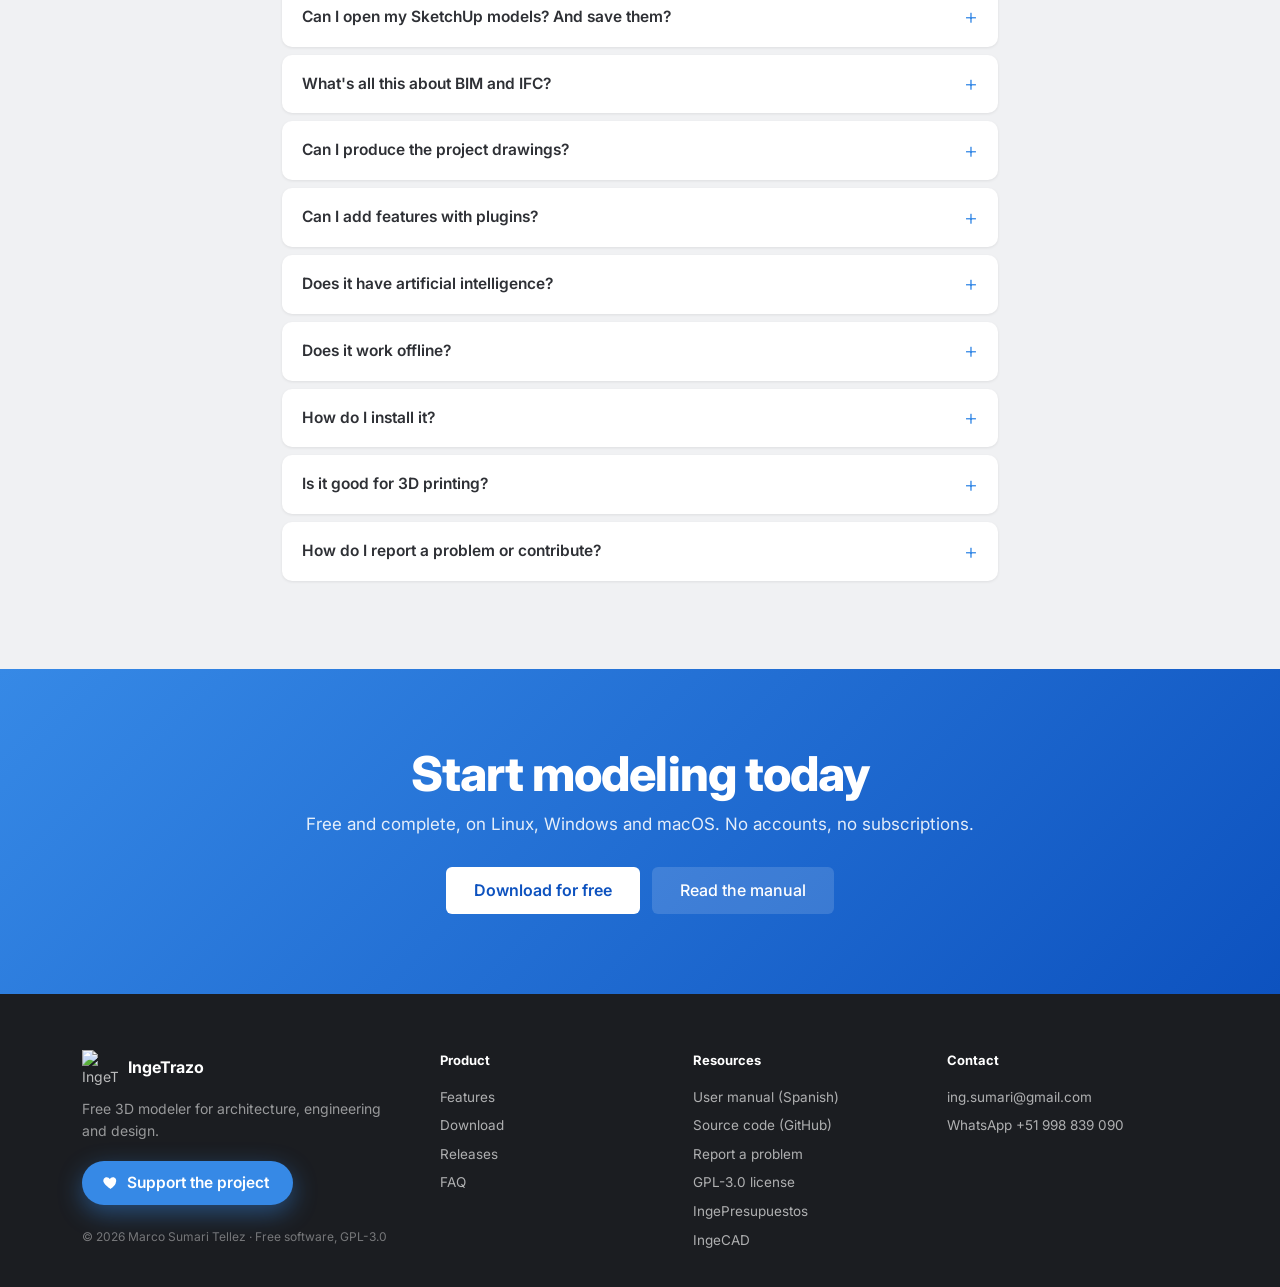
==== commit cb9d88e6: "web: describe IngeTrazo on its own terms Co-Authored-By: Claude Opus 5.5 <noreply@anthropic.com>" ====
--- a/en/index.html
+++ b/en/index.html
@@ -7,7 +7,7 @@
 
   <title>IngeTrazo · Free 3D modeler for architecture and engineering</title>
 
-  <meta name="description" content="Free 3D modeler: tag BIM, get quantity takeoffs, export IFC and PDF drawings. Linux, Windows and macOS. Open source.">
+  <meta name="description" content="Free 3D modeler: open and save .skp, tag BIM, get quantity takeoffs, export IFC and PDF drawings. Linux, Windows and macOS. Open source.">
   <meta name="keywords" content="free 3D modeler, free BIM, IFC export, quantity takeoff, civil engineering software, 3D design, 3D modeling, Linux CAD, 3D terrain, longitudinal profile, open source, GPL">
   <meta name="author" content="Ing. Marco Sumari">
 
@@ -49,7 +49,7 @@
     "name": "IngeTrazo",
     "operatingSystem": "Linux, Windows, macOS",
     "applicationCategory": "DesignApplication",
-    "description": "Free 3D modeler for architecture, civil engineering and 3D design, with BIM as an optional layer: tag geometry as walls, slabs or columns, get quantities (takeoff) and export IFC 4. Includes a library of 1,510 components and 427 real-size textures with the 213 RAL Classic colors, sheet composition with drawings at exact scale and PDF export, 3D satellite terrain, drone photogrammetry surveys, longitudinal profiles, and .dae, .obj, glTF and STL formats. Open source under GPL-3.0.",
+    "description": "Free 3D modeler for architecture, civil engineering and 3D design, with BIM as an optional layer: tag geometry as walls, slabs or columns, get quantities (takeoff) and export IFC 4. Includes a library of 1,510 components and 427 real-size textures with the 213 RAL Classic colors, sheet composition with drawings at exact scale and PDF export, 3D satellite terrain, drone photogrammetry surveys, longitudinal profiles, and native SketchUp models: opens .skp files from every version and saves to .skp (also .dae, .obj, glTF, STL). Open source under GPL-3.0.",
     "url": "https://ingetrazo.com/en/",
     "softwareVersion": "0.5.5",
     "downloadUrl": "https://github.com/ingelibre/ingetrazo/releases/latest",
@@ -94,6 +94,14 @@
       },
       {
         "@type": "Question",
+        "name": "Can I open my SketchUp models? And save them?",
+        "acceptedAnswer": {
+          "@type": "Answer",
+          "text": "Yes to both, .skp directly with no converters: File ▸ Import ▸ SketchUp to open, and File ▸ Export ▸ SketchUp to save. Built on OpenSKP, the free reader/writer for the format that IngeTrazo contributes to — it reads files from every version (geometry, groups, components, materials, textures, layers, scenes, dimensions and leader texts), and what you export opens in SketchUp with its annotations included. It also imports COLLADA (.dae) and OBJ."
+        }
+      },
+      {
+        "@type": "Question",
         "name": "What's all this about BIM and IFC?",
         "acceptedAnswer": {
           "@type": "Answer",
@@ -137,7 +145,7 @@
         "name": "How do I install it?",
         "acceptedAnswer": {
           "@type": "Answer",
-          "text": "On Windows: download the installer from ingetrazo.com or from the GitHub releases, double-click and you're done. On Linux: download the Flatpak (double-click and your app store installs it, with .igz files associated), the AppImage (make it executable and open it) or, if your distro lacks FUSE, the tar.gz — extract it anywhere and run ingetrazo. On macOS (Apple Silicon): download the .dmg, drag IngeTrazo to Applications and the first time open it with right-click ▸ Open (it isn't signed with an Apple account yet). You can also run it from source with 3 commands."
+          "text": "On Windows: download the installer from ingetrazo.com or from the GitHub releases, double-click and you're done. On Linux: download the Flatpak (double-click and your app store installs it, with .igz and .skp files associated), the AppImage (make it executable and open it) or, if your distro lacks FUSE, the tar.gz — extract it anywhere and run ingetrazo. On macOS (Apple Silicon): download the .dmg, drag IngeTrazo to Applications and the first time open it with right-click ▸ Open (it isn't signed with an Apple account yet). You can also run it from source with 3 commands."
         }
       },
       {
@@ -196,6 +204,7 @@
       <h1>The <span class="grad-text">free</span> 3D modeler<br>for architecture, engineering and design</h1>
       <ul class="hero-checks">
         <li><strong>Free forever:</strong> no accounts, no subscriptions, nothing locked</li>
+        <li><strong>Opens and saves your SketchUp files</strong> <code>.skp</code></li>
         <li><strong>BIM, quantity takeoff, IFC and PDF drawings</strong>, ready for the site</li>
       </ul>
       <div class="hero-ctas">
@@ -221,7 +230,7 @@
         <div class="stat"><strong data-stat="downloads">7,300+</strong><span>downloads</span></div>
         <div class="stat"><strong data-stat="stars">150</strong><span>stars on GitHub</span></div>
         <div class="stat"><strong>1,510</strong><span>components</span></div>
-        <div class="stat"><strong>427</strong><span>textures</span></div>
+        <div class="stat"><strong>.skp</strong><span>SketchUp compatible</span></div>
         <div class="stat"><strong>IFC 4</strong><span>open BIM standard</span></div>
         <div class="stat"><strong>3</strong><span>Linux · Windows · macOS</span></div>
     </div>
@@ -232,7 +241,7 @@
     <div class="container">
       <h2>From sketch to site in 3 steps</h2>
       <ol class="steps-row">
-        <li class="step"><span class="step-n">1</span><h3>Draw</h3><p>Draw as if by hand with exact measurements.</p></li>
+        <li class="step"><span class="step-n">1</span><h3>Draw</h3><p>Draw as if by hand with exact measurements, or open your SketchUp model.</p></li>
         <li class="step"><span class="step-n">2</span><h3>Tag</h3><p>Mark walls, slabs and columns: IngeTrazo computes the quantity takeoff instantly.</p></li>
         <li class="step"><span class="step-n">3</span><h3>Deliver</h3><p>Scaled PDF drawings, an IFC file and the budget in IngePresupuestos.</p></li>
       </ol>
@@ -339,7 +348,7 @@
       </div>
     </section>
 
-    <!-- ── Y además: IA y componentes ── -->
+    <!-- ── Y además: IA, componentes y .skp ── -->
     <section class="feat more reveal">
       <div class="container">
         <h2 class="more-title">And there’s more</h2>
@@ -368,8 +377,8 @@
           <img class="zoomable" src="/images/screenshots/componentes.webp"
                srcset="/images/screenshots/componentes-480.webp 480w, /images/screenshots/componentes-960.webp 960w, /images/screenshots/componentes.webp 1600w"
                sizes="(max-width: 960px) min(640px, calc(100vw - 40px)), 380px"
-               data-caption="An urban model with its textures and two figures placed, with the components tray on the right."
-               alt="IngeTrazo with an urban model: two scale figures on the waterfront promenade and the components tray with furniture, trees and vehicles" width="1600" height="1005" loading="lazy">
+               data-caption="A SketchUp model opened with its textures and two figures placed, with the components tray on the right."
+               alt="IngeTrazo with an urban model opened from SketchUp: two scale figures on the waterfront promenade and the components tray with furniture, trees and vehicles" width="1600" height="1005" loading="lazy">
         </figure>
           <div class="more-body">
             <h3>Populating a scene shouldn't cost you the afternoon</h3>
@@ -380,6 +389,24 @@
               <li><strong>427 textures at their real size</strong> — a brick looks like brick because the catalog says how big it is, not because you eyeballed it</li>
             </ul>
             <p class="feat-muted">All the content comes from the free <a href="https://www.sweethome3d.com" target="_blank" rel="noopener">Sweet Home 3D</a> library (CC0, CC BY and Free Art License); IngeTrazo always shows the license and author of each piece.</p>
+          </div>
+        </article>
+        <article class="more-card">
+          <figure class="more-img">
+          <img class="zoomable" src="/images/screenshots/import-sketchup.webp"
+               srcset="/images/screenshots/import-sketchup-480.webp 480w, /images/screenshots/import-sketchup-960.webp 960w, /images/screenshots/import-sketchup.webp 1600w"
+               sizes="(max-width: 960px) min(640px, calc(100vw - 40px)), 380px"
+               data-caption="A real park opened from its .skp — play equipment, stands and roofing, with its original layers. IngeTrazo contributes code to OpenSKP: every file it opens here improves the free reader for everyone."
+               alt="Children's park opened from its .skp file: play equipment, stands and roofing, with the original SketchUp layers" width="1600" height="1005" loading="lazy">
+        </figure>
+          <div class="more-body">
+            <h3>Open and save your SketchUp files</h3>
+            <p>Your years-long library doesn't get left behind — and neither do your colleagues: IngeTrazo opens <code>.skp</code> directly and <strong>saves to .skp</strong> whatever you model, thanks to <a href="https://github.com/iamahsanmehmood/openskp" target="_blank" rel="noopener"><strong>OpenSKP</strong></a>, the free reader/writer for the SketchUp format — no converters, no extra installs.</p>
+            <ul class="feat-list">
+              <li><strong>Native SketchUp (.skp) import</strong> — every version, from the old ones (2013) to the current ones</li>
+              <li><strong>With everything inside</strong> — groups, components, materials, textures, layers, scenes, dimensions and leader texts</li>
+              <li><strong>Export to .skp</strong> — your model opens in SketchUp with its groups, named materials, dimensions and texts</li>
+            </ul>
           </div>
         </article>
         </div>
@@ -498,7 +525,7 @@
             </div>
 
             <div class="dl-panel" role="tabpanel" data-panel="flatpak" hidden>
-              <p>Install it from our repository and <code>flatpak update</code> will bring you every new version. It lands in your applications menu, with <code>.igz</code> files associated.</p>
+              <p>Install it from our repository and <code>flatpak update</code> will bring you every new version. It lands in your applications menu, with <code>.igz</code> and <code>.skp</code> files associated.</p>
               <div class="dl-code" id="dl-code-flatpak">
                 <code>flatpak remote-add --user --if-not-exists ingetrazo https://ingetrazo.com/ingetrazo.flatpakrepo
 flatpak install --user ingetrazo com.ingetrazo.IngeTrazo
@@ -525,7 +552,7 @@
 IngeTrazo-0.5.5/ingetrazo</code>
                 <button class="dl-code-copy" type="button" data-copy="tar -xzf IngeTrazo-0.5.5-linux-x86_64.tar.gz && IngeTrazo-0.5.5/ingetrazo">Copy</button>
               </div>
-              <p class="dl-panel-small">It carries the same as the AppImage: Python and Qt travel inside.</p>
+              <p class="dl-panel-small">It carries the same as the AppImage: Python, Qt and the .skp reader travel inside.</p>
             </div>
 
             <p class="dl-howto-foot" hidden>All three run on Ubuntu 22.04 or later. If something fails, <code>--check</code> tells you what's missing.</p>
@@ -544,8 +571,8 @@
               <span>Apple Silicon · macOS</span>
             </a>
           </div>
-          <p class="dl-group-alt">Open the <code>.dmg</code> and drag IngeTrazo to <strong>Applications</strong>. It isn't signed with an Apple account yet, so <strong>the first time</strong> macOS won't open it with a double-click: <strong>right-click ▸ Open</strong> and confirm. From then on it opens normally, and <code>.igz</code> files open with a double-click. Packaged by <a href="https://github.com/felixriestra" target="_blank" rel="noopener">Félix Riestra</a>.</p>
-          <p class="dl-group-alt">For Macs with Apple Silicon (M1 and later). What doesn't work on Mac yet: DWG import. If something fails, tell us in a <a href="https://github.com/ingelibre/ingetrazo/issues" target="_blank" rel="noopener">GitHub issue</a>.</p>
+          <p class="dl-group-alt">Open the <code>.dmg</code> and drag IngeTrazo to <strong>Applications</strong>. It isn't signed with an Apple account yet, so <strong>the first time</strong> macOS won't open it with a double-click: <strong>right-click ▸ Open</strong> and confirm. From then on it opens normally, and <code>.igz</code> and <code>.skp</code> files open with a double-click. Packaged by <a href="https://github.com/felixriestra" target="_blank" rel="noopener">Félix Riestra</a>.</p>
+          <p class="dl-group-alt">For Macs with Apple Silicon (M1 and later). What doesn't work on Mac yet: DWG import and the <code>skp2dae</code> helper converter; opening and saving <code>.skp</code> does. If something fails, tell us in a <a href="https://github.com/ingelibre/ingetrazo/issues" target="_blank" rel="noopener">GitHub issue</a>.</p>
         </div>
       </div>
     </div>
@@ -613,6 +640,10 @@
           <p>Drawing is direct (push/pull, inferences, exact measurements typed on the keyboard), and IngeTrazo is free, runs <strong>natively on Linux</strong>, guarantees <strong>watertight solids</strong> fit for quantity takeoff, and adds the BIM layer: tag the geometry and get quantities and IFC.</p>
         </details>
         <details class="faq-item">
+          <summary>Can I open my SketchUp models? And save them?</summary>
+          <p>Yes to both, <strong>.skp directly with no converters</strong>: File ▸ Import ▸ SketchUp to open, and File ▸ Export ▸ SketchUp to save. Built on <a href="https://github.com/iamahsanmehmood/openskp" target="_blank" rel="noopener"><strong>OpenSKP</strong></a>, the free reader/writer for the format that IngeTrazo contributes to — it reads files from <strong>every version</strong> (geometry, groups, components, materials, textures, layers, scenes, dimensions and leader texts), and what you export opens in SketchUp with its annotations included. It also imports <strong>COLLADA (.dae)</strong> and <strong>OBJ</strong>.</p>
+        </details>
+        <details class="faq-item">
           <summary>What's all this about BIM and IFC?</summary>
           <p>BIM means giving the model <strong>meaning</strong>: this solid IS a wall, this face IS a door. With that, IngeTrazo calculates construction quantities (m², m³, units) and exports them to <strong>IFC</strong>, the standard format that cost-estimating software understands — including IngePresupuestos.</p>
         </details>
@@ -634,7 +665,7 @@
         </details>
         <details class="faq-item">
           <summary>How do I install it?</summary>
-          <p>On <strong>Windows</strong>: download the installer from the Download section, double-click and you're done (it associates .igz files). On <strong>Linux</strong>: download the <strong>Flatpak</strong> (double-click and GNOME Software / KDE Discover installs it, with .igz files associated), the <strong>AppImage</strong> (make it executable and open it) or, if your distro lacks FUSE, the <strong>tar.gz</strong>: extract it anywhere and run <code>ingetrazo</code>. If something doesn't work, <code>--check</code> tells you what's missing. On <strong>macOS</strong> (Apple Silicon): download the <strong>.dmg</strong> from <a href="#mac">Download ▸ macOS</a>, drag IngeTrazo to Applications and the first time open it with right-click ▸ Open (it isn't signed with an Apple account yet). You can also run it from source with 3 commands.</p>
+          <p>On <strong>Windows</strong>: download the installer from the Download section, double-click and you're done (it associates .igz files). On <strong>Linux</strong>: download the <strong>Flatpak</strong> (double-click and GNOME Software / KDE Discover installs it, with .igz and .skp files associated), the <strong>AppImage</strong> (make it executable and open it) or, if your distro lacks FUSE, the <strong>tar.gz</strong>: extract it anywhere and run <code>ingetrazo</code>. If something doesn't work, <code>--check</code> tells you what's missing. On <strong>macOS</strong> (Apple Silicon): download the <strong>.dmg</strong> from <a href="#mac">Download ▸ macOS</a>, drag IngeTrazo to Applications and the first time open it with right-click ▸ Open (it isn't signed with an Apple account yet). You can also run it from source with 3 commands.</p>
         </details>
         <details class="faq-item">
           <summary>Is it good for 3D printing?</summary>
--- a/style.css
+++ b/style.css
@@ -963,12 +963,12 @@
   font-size: 14px; line-height: 1.55; text-align: center; cursor: default;
 }
 
-/* ============ «Y además»: IA y componentes ============ */
+/* ============ «Y además»: IA, componentes y .skp ============ */
 .more-title {
   font-size: clamp(26px, 3vw, 36px); line-height: 1.1; font-weight: 800;
   color: var(--head); letter-spacing: -0.02em; margin-bottom: 32px;
 }
-.more-grid { display: grid; grid-template-columns: repeat(2, 1fr); gap: 24px; align-items: stretch; }  /* tarjetas de la misma altura */
+.more-grid { display: grid; grid-template-columns: repeat(3, 1fr); gap: 24px; align-items: stretch; }  /* tarjetas de la misma altura */
 .more-card {
   background: var(--card); border-radius: 14px; overflow: hidden;
   display: flex; flex-direction: column;
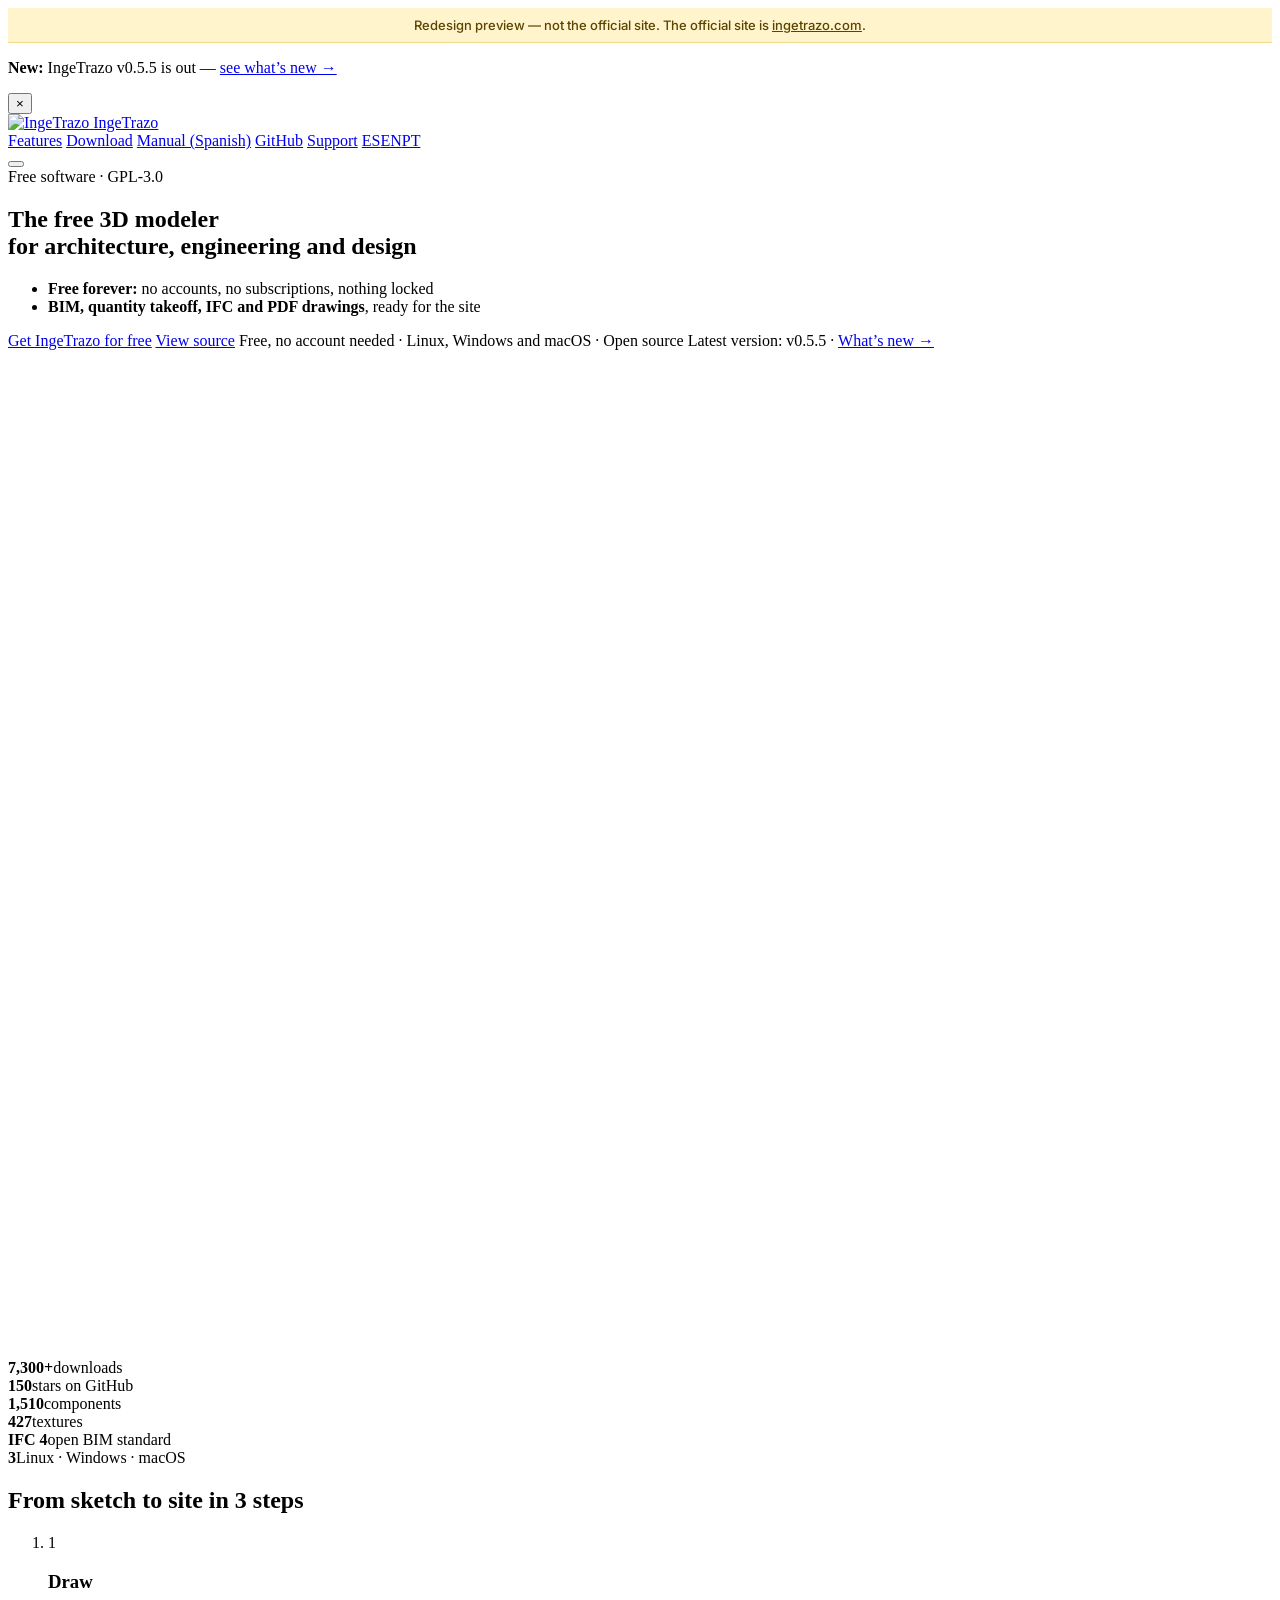
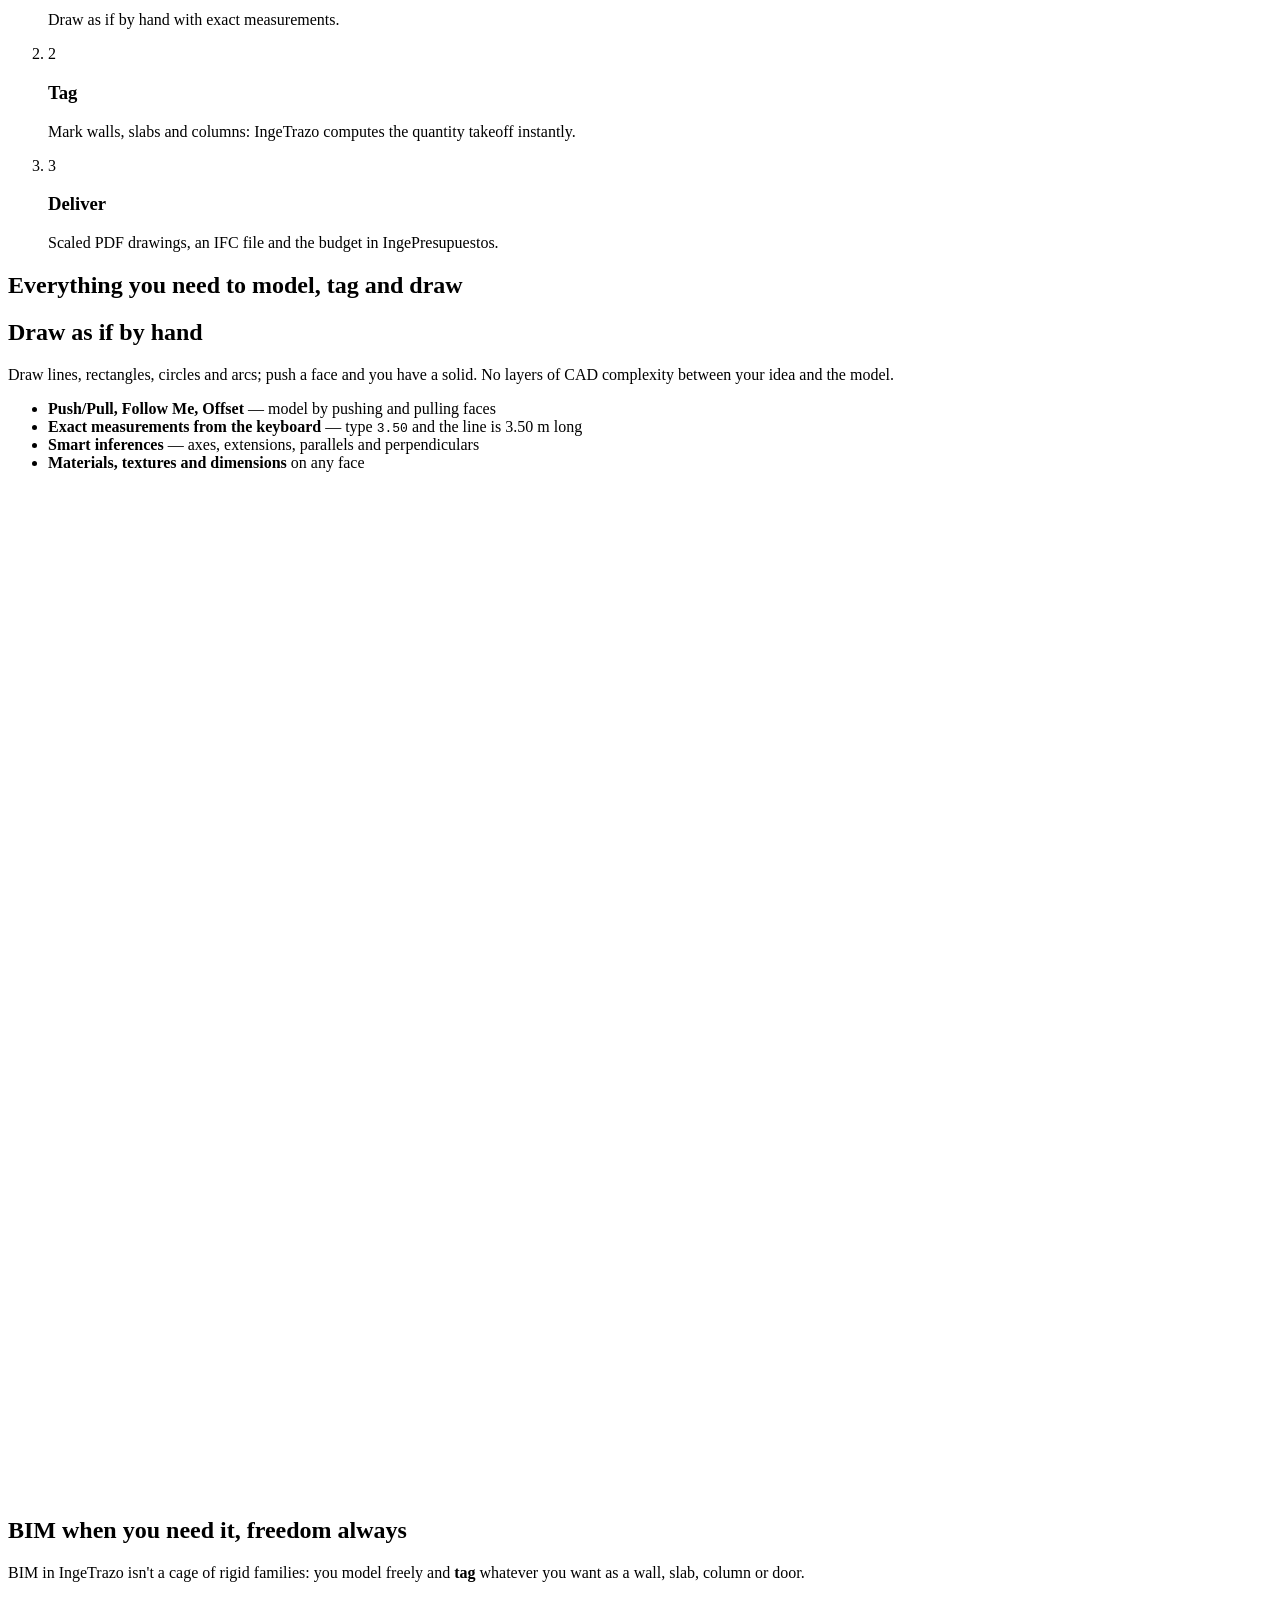
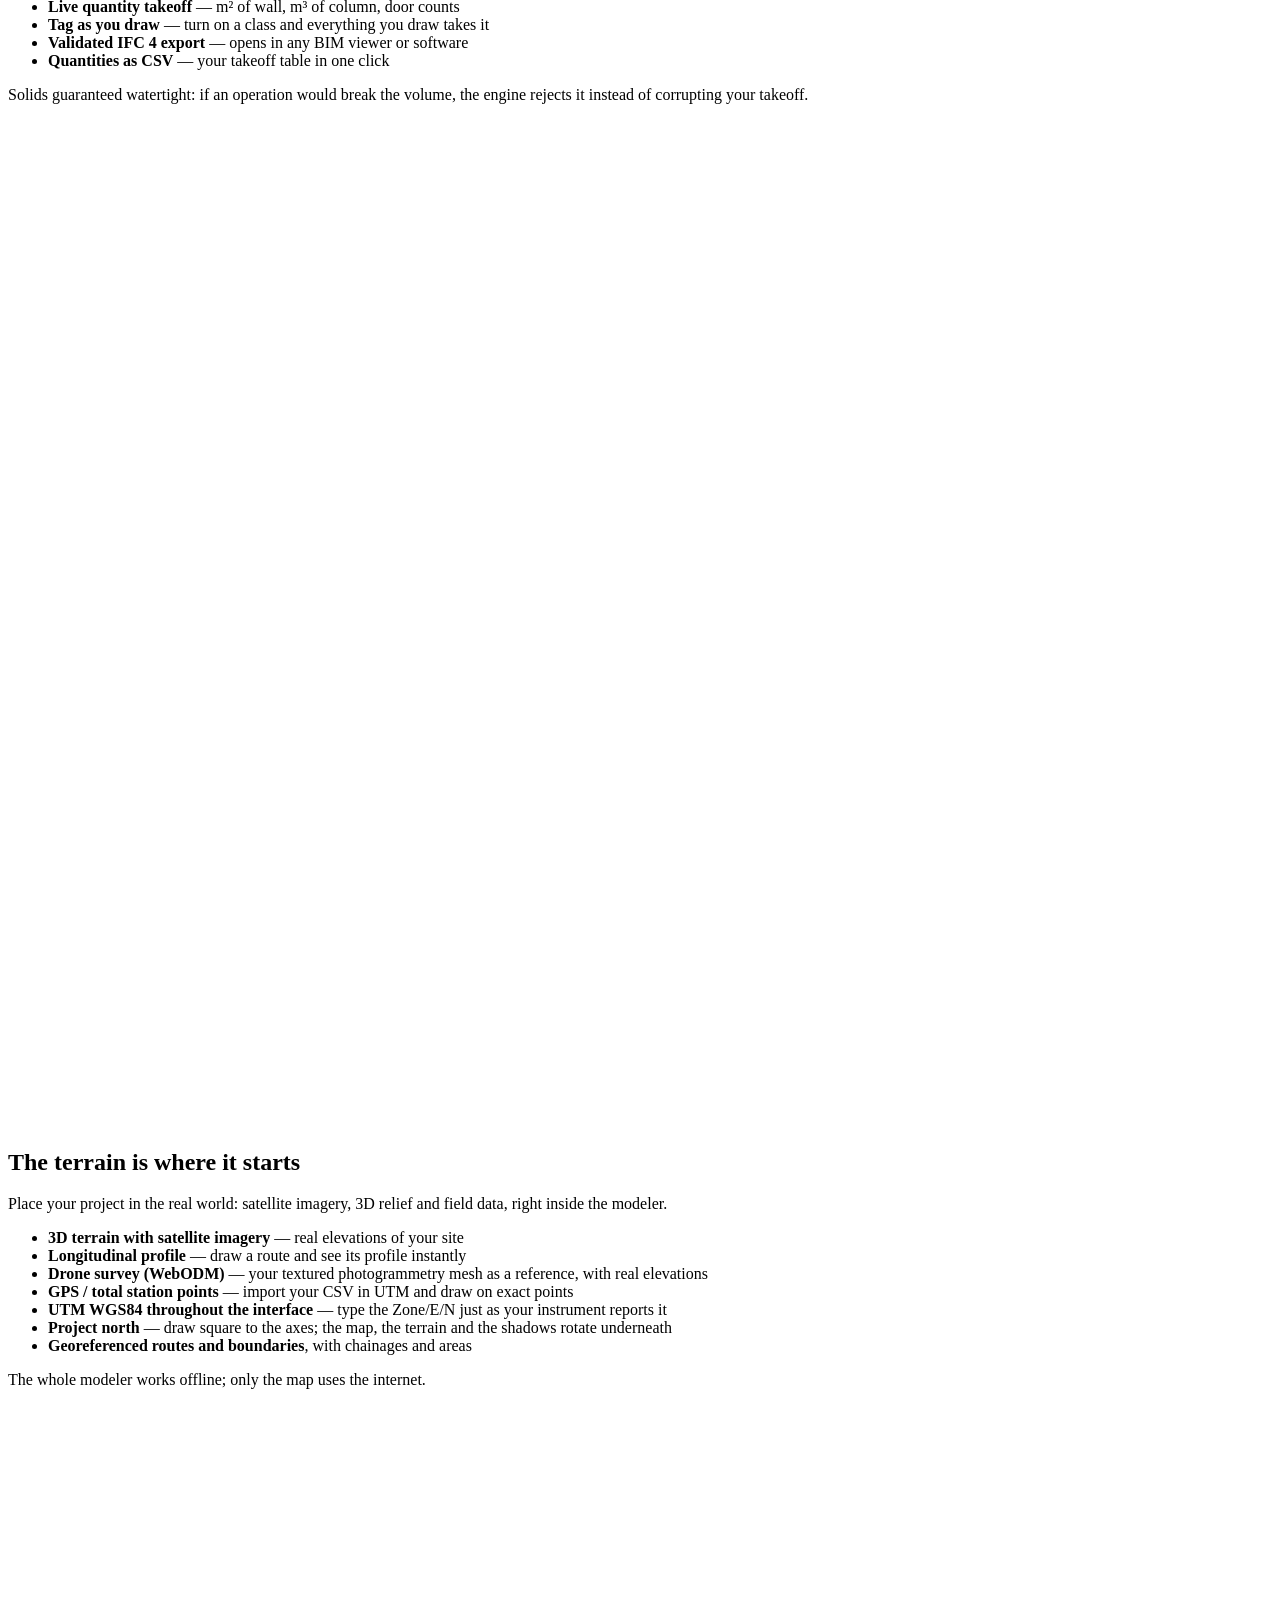
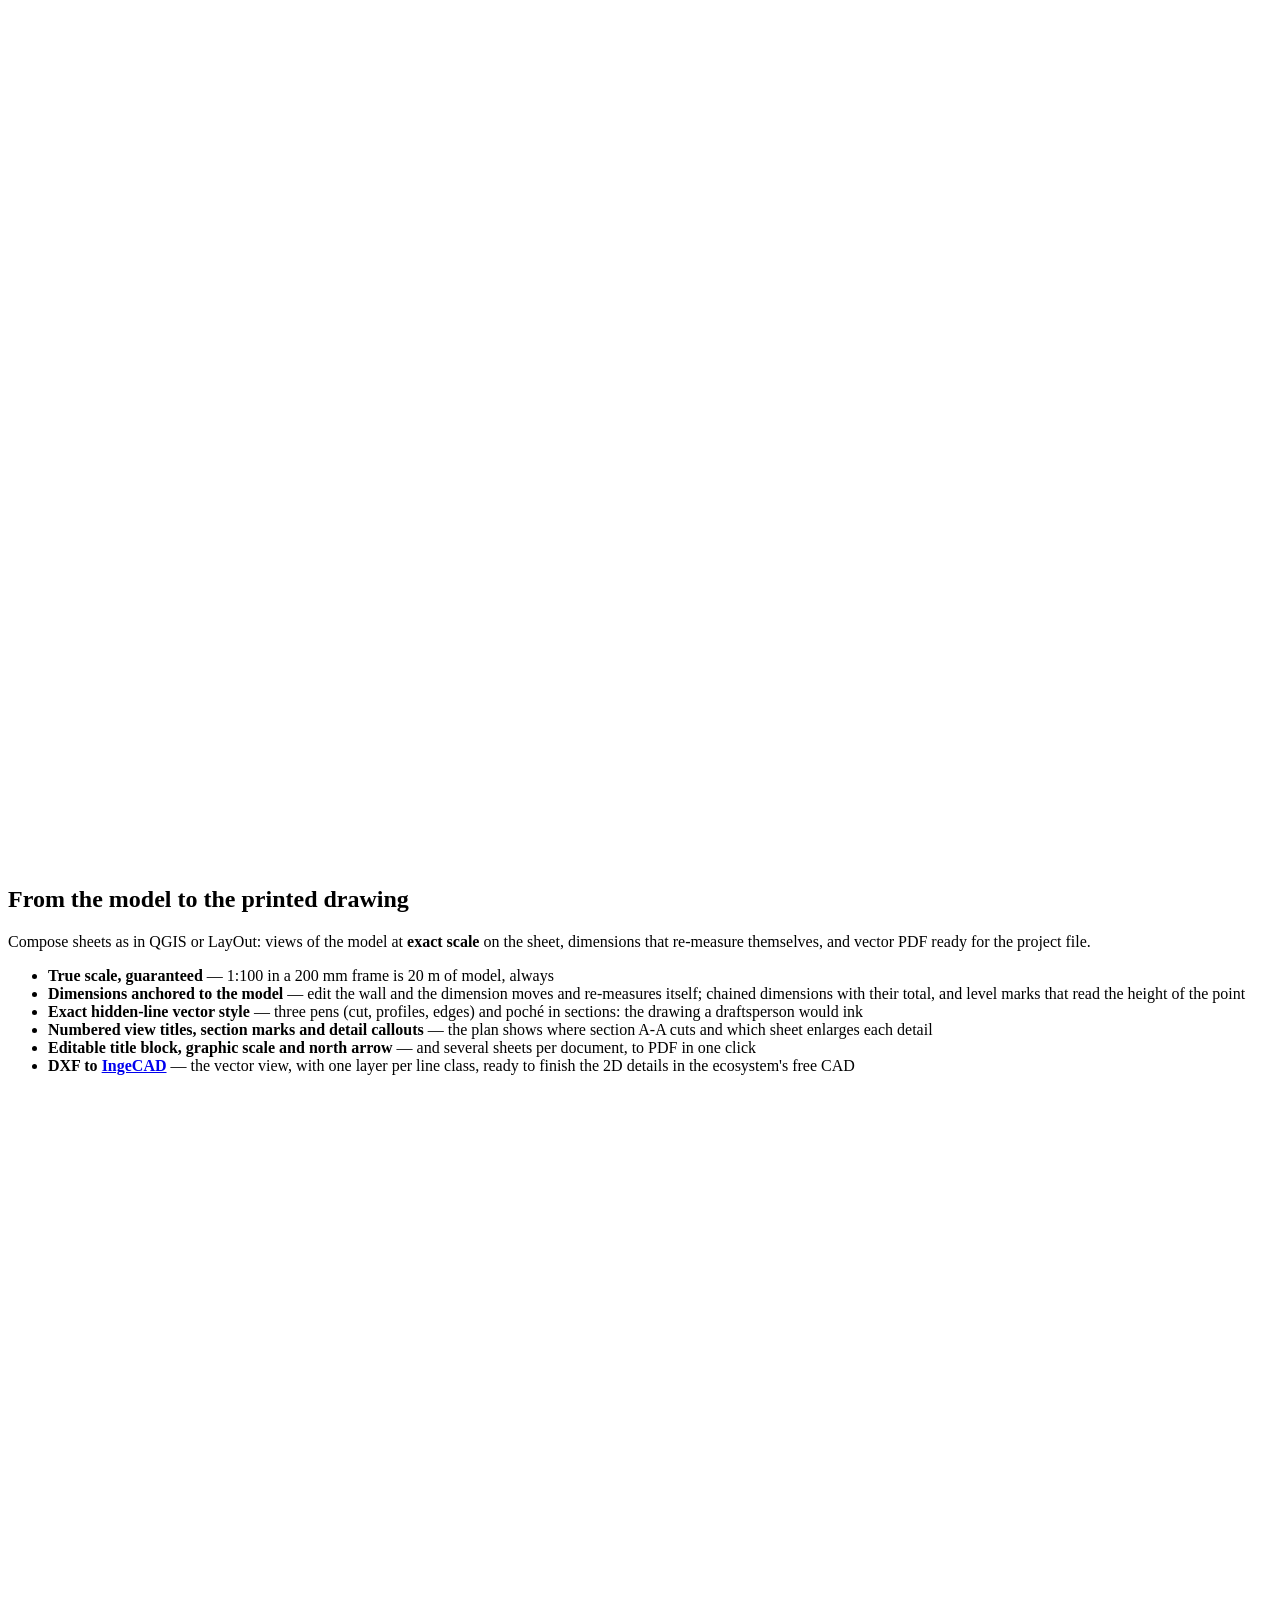
==== commit 601cc8eb: "web: 2D drafting described without naming another program Co-Authored-By: Claude Opus 5.5 <noreply@a" ====
--- a/en/index.html
+++ b/en/index.html
@@ -2,12 +2,13 @@
 <html lang="en">
 <head>
   <meta charset="UTF-8">
+  <meta name="robots" content="noindex, nofollow">
   <meta name="viewport" content="width=device-width, initial-scale=1.0">
   <meta name="theme-color" content="#0B1220">
 
   <title>IngeTrazo · Free 3D modeler for architecture and engineering</title>
 
-  <meta name="description" content="Free 3D modeler: open and save .skp, tag BIM, get quantity takeoffs, export IFC and PDF drawings. Linux, Windows and macOS. Open source.">
+  <meta name="description" content="Free 3D modeler: tag BIM, get quantity takeoffs, export IFC and PDF drawings. Linux, Windows and macOS. Open source.">
   <meta name="keywords" content="free 3D modeler, free BIM, IFC export, quantity takeoff, civil engineering software, 3D design, 3D modeling, Linux CAD, 3D terrain, longitudinal profile, open source, GPL">
   <meta name="author" content="Ing. Marco Sumari">
 
@@ -32,15 +33,15 @@
   <meta name="twitter:description" content="Draw as if by hand, tag BIM, get the quantity takeoff and export IFC. Free and open source. Linux, Windows and macOS.">
   <meta name="twitter:image" content="https://ingetrazo.com/images/og-banner.jpg">
 
-  <link rel="icon" href="/images/favicon-32.png" type="image/png" sizes="32x32">
-  <link rel="icon" href="/images/favicon-16.png" type="image/png" sizes="16x16">
-  <link rel="apple-touch-icon" href="/images/logo.png" sizes="180x180">
+  <link rel="icon" href="/ingetrazo-web/images/favicon-32.png" type="image/png" sizes="32x32">
+  <link rel="icon" href="/ingetrazo-web/images/favicon-16.png" type="image/png" sizes="16x16">
+  <link rel="apple-touch-icon" href="/ingetrazo-web/images/logo.png" sizes="180x180">
 
   <link rel="preconnect" href="https://fonts.googleapis.com">
   <link rel="preconnect" href="https://fonts.gstatic.com" crossorigin>
   <link href="https://fonts.googleapis.com/css2?family=Inter:wght@400;500;600;700;800&display=swap" rel="stylesheet">
 
-  <link rel="stylesheet" href="/style.css">
+  <link rel="stylesheet" href="/ingetrazo-web/style.css">
 
   <script type="application/ld+json">
   {
@@ -49,7 +50,7 @@
     "name": "IngeTrazo",
     "operatingSystem": "Linux, Windows, macOS",
     "applicationCategory": "DesignApplication",
-    "description": "Free 3D modeler for architecture, civil engineering and 3D design, with BIM as an optional layer: tag geometry as walls, slabs or columns, get quantities (takeoff) and export IFC 4. Includes a library of 1,510 components and 427 real-size textures with the 213 RAL Classic colors, sheet composition with drawings at exact scale and PDF export, 3D satellite terrain, drone photogrammetry surveys, longitudinal profiles, and native SketchUp models: opens .skp files from every version and saves to .skp (also .dae, .obj, glTF, STL). Open source under GPL-3.0.",
+    "description": "Free 3D modeler for architecture, civil engineering and 3D design, with BIM as an optional layer: tag geometry as walls, slabs or columns, get quantities (takeoff) and export IFC 4. Includes a library of 1,510 components and 427 real-size textures with the 213 RAL Classic colors, sheet composition with drawings at exact scale and PDF export, 3D satellite terrain, drone photogrammetry surveys, longitudinal profiles, and .dae, .obj, glTF and STL formats. Open source under GPL-3.0.",
     "url": "https://ingetrazo.com/en/",
     "softwareVersion": "0.5.5",
     "downloadUrl": "https://github.com/ingelibre/ingetrazo/releases/latest",
@@ -94,14 +95,6 @@
       },
       {
         "@type": "Question",
-        "name": "Can I open my SketchUp models? And save them?",
-        "acceptedAnswer": {
-          "@type": "Answer",
-          "text": "Yes to both, .skp directly with no converters: File ▸ Import ▸ SketchUp to open, and File ▸ Export ▸ SketchUp to save. Built on OpenSKP, the free reader/writer for the format that IngeTrazo contributes to — it reads files from every version (geometry, groups, components, materials, textures, layers, scenes, dimensions and leader texts), and what you export opens in SketchUp with its annotations included. It also imports COLLADA (.dae) and OBJ."
-        }
-      },
-      {
-        "@type": "Question",
         "name": "What's all this about BIM and IFC?",
         "acceptedAnswer": {
           "@type": "Answer",
@@ -145,7 +138,7 @@
         "name": "How do I install it?",
         "acceptedAnswer": {
           "@type": "Answer",
-          "text": "On Windows: download the installer from ingetrazo.com or from the GitHub releases, double-click and you're done. On Linux: download the Flatpak (double-click and your app store installs it, with .igz and .skp files associated), the AppImage (make it executable and open it) or, if your distro lacks FUSE, the tar.gz — extract it anywhere and run ingetrazo. On macOS (Apple Silicon): download the .dmg, drag IngeTrazo to Applications and the first time open it with right-click ▸ Open (it isn't signed with an Apple account yet). You can also run it from source with 3 commands."
+          "text": "On Windows: download the installer from ingetrazo.com or from the GitHub releases, double-click and you're done. On Linux: download the Flatpak (double-click and your app store installs it, with .igz files associated), the AppImage (make it executable and open it) or, if your distro lacks FUSE, the tar.gz — extract it anywhere and run ingetrazo. On macOS (Apple Silicon): download the .dmg, drag IngeTrazo to Applications and the first time open it with right-click ▸ Open (it isn't signed with an Apple account yet). You can also run it from source with 3 commands."
         }
       },
       {
@@ -167,8 +160,10 @@
     ]
   }
   </script>
+  <style>.preview-bar{background:#FFF4CC;color:#5C4400;font:500 13px/1.4 Inter,system-ui,sans-serif;text-align:center;padding:8px 16px;border-bottom:1px solid #EFD98A}.preview-bar a{color:#5C4400;text-decoration:underline}</style>
 </head>
 <body>
+  <div class="preview-bar">Redesign preview — not the official site. The official site is <a href="https://ingetrazo.com">ingetrazo.com</a>.</div>
 
   <!-- ============ AVISO DE NUEVA VERSIÓN ============ -->
   <div class="announce" id="announce">
@@ -179,8 +174,8 @@
   <!-- ============ HEADER ============ -->
   <header class="nav">
     <div class="container nav-inner">
-      <a href="/en/" class="nav-brand">
-        <img src="/images/logo.png" alt="IngeTrazo" width="32" height="32">
+      <a href="/ingetrazo-web/en/" class="nav-brand">
+        <img src="/ingetrazo-web/images/logo.png" alt="IngeTrazo" width="32" height="32">
         <span>IngeTrazo</span>
       </a>
       <nav class="nav-links">
@@ -188,8 +183,8 @@
         <a href="#descargar">Download</a>
         <a href="https://ingetrazo-docs.pages.dev" target="_blank" rel="noopener">Manual (Spanish)</a>
         <a href="https://github.com/ingelibre/ingetrazo" target="_blank" rel="noopener">GitHub</a>
-        <a href="/en/apoyar">Support</a>
-        <span class="lang-switch" aria-label="Language"><a href="/" hreflang="es" data-lang="es">ES</a><a href="/en/" hreflang="en" data-lang="en" aria-current="true">EN</a><a href="/pt/" hreflang="pt" data-lang="pt">PT</a></span>
+        <a href="/ingetrazo-web/en/apoyar">Support</a>
+        <span class="lang-switch" aria-label="Language"><a href="/ingetrazo-web/" hreflang="es" data-lang="es">ES</a><a href="/ingetrazo-web/en/" hreflang="en" data-lang="en" aria-current="true">EN</a><a href="/ingetrazo-web/pt/" hreflang="pt" data-lang="pt">PT</a></span>
       </nav>
       <button class="nav-toggle" aria-label="Open menu" type="button">
         <span></span><span></span><span></span>
@@ -204,7 +199,6 @@
       <h1>The <span class="grad-text">free</span> 3D modeler<br>for architecture, engineering and design</h1>
       <ul class="hero-checks">
         <li><strong>Free forever:</strong> no accounts, no subscriptions, nothing locked</li>
-        <li><strong>Opens and saves your SketchUp files</strong> <code>.skp</code></li>
         <li><strong>BIM, quantity takeoff, IFC and PDF drawings</strong>, ready for the site</li>
       </ul>
       <div class="hero-ctas">
@@ -216,8 +210,8 @@
       </div>
     </div>
     <div class="hero-screenshot-wrap">
-      <img class="hero-img zoomable" src="/images/screenshots/principal.webp"
-               srcset="/images/screenshots/principal-480.webp 480w, /images/screenshots/principal-960.webp 960w, /images/screenshots/principal.webp 1600w"
+      <img class="hero-img zoomable" src="/ingetrazo-web/images/screenshots/principal.webp"
+               srcset="/ingetrazo-web/images/screenshots/principal-480.webp 480w, /ingetrazo-web/images/screenshots/principal-960.webp 960w, /ingetrazo-web/images/screenshots/principal.webp 1600w"
                sizes="(max-width: 900px) calc(100vw - 40px), 560px"
            alt="IngeTrazo: a bullring with terraces, stands, arches and spectators, with the layers, scenes and materials panels"
            width="1600" height="1005" loading="eager" fetchpriority="high">
@@ -230,7 +224,7 @@
         <div class="stat"><strong data-stat="downloads">7,300+</strong><span>downloads</span></div>
         <div class="stat"><strong data-stat="stars">150</strong><span>stars on GitHub</span></div>
         <div class="stat"><strong>1,510</strong><span>components</span></div>
-        <div class="stat"><strong>.skp</strong><span>SketchUp compatible</span></div>
+        <div class="stat"><strong>427</strong><span>textures</span></div>
         <div class="stat"><strong>IFC 4</strong><span>open BIM standard</span></div>
         <div class="stat"><strong>3</strong><span>Linux · Windows · macOS</span></div>
     </div>
@@ -241,7 +235,7 @@
     <div class="container">
       <h2>From sketch to site in 3 steps</h2>
       <ol class="steps-row">
-        <li class="step"><span class="step-n">1</span><h3>Draw</h3><p>Draw as if by hand with exact measurements, or open your SketchUp model.</p></li>
+        <li class="step"><span class="step-n">1</span><h3>Draw</h3><p>Draw as if by hand with exact measurements.</p></li>
         <li class="step"><span class="step-n">2</span><h3>Tag</h3><p>Mark walls, slabs and columns: IngeTrazo computes the quantity takeoff instantly.</p></li>
         <li class="step"><span class="step-n">3</span><h3>Deliver</h3><p>Scaled PDF drawings, an IFC file and the budget in IngePresupuestos.</p></li>
       </ol>
@@ -266,8 +260,8 @@
           </ul>
         </div>
         <figure class="feat-img">
-          <img class="zoomable" src="/images/screenshots/modelado.webp"
-               srcset="/images/screenshots/modelado-480.webp 480w, /images/screenshots/modelado-960.webp 960w, /images/screenshots/modelado.webp 1600w"
+          <img class="zoomable" src="/ingetrazo-web/images/screenshots/modelado.webp"
+               srcset="/ingetrazo-web/images/screenshots/modelado-480.webp 480w, /ingetrazo-web/images/screenshots/modelado-960.webp 960w, /ingetrazo-web/images/screenshots/modelado.webp 1600w"
                sizes="(max-width: 860px) calc(100vw - 64px), 640px"
                alt="Brick building with columns and roof beams, dimensions in the model, and Push/Pull with the exact measurement in the VCB" width="1600" height="1005" loading="lazy">
         </figure>
@@ -289,8 +283,8 @@
           <p class="feat-muted-light">Solids guaranteed watertight: if an operation would break the volume, the engine rejects it instead of corrupting your takeoff.</p>
         </div>
         <figure class="feat-img">
-          <img class="zoomable" src="/images/screenshots/bim.webp"
-               srcset="/images/screenshots/bim-480.webp 480w, /images/screenshots/bim-960.webp 960w, /images/screenshots/bim.webp 1600w"
+          <img class="zoomable" src="/ingetrazo-web/images/screenshots/bim.webp"
+               srcset="/ingetrazo-web/images/screenshots/bim-480.webp 480w, /ingetrazo-web/images/screenshots/bim-960.webp 960w, /ingetrazo-web/images/screenshots/bim.webp 1600w"
                sizes="(max-width: 860px) calc(100vw - 64px), 640px"
                alt="Industrial shed with steel trusses and a curved roof, with the BIM tagging panel (IfcColumn) open" width="1600" height="1005" loading="lazy">
         </figure>
@@ -315,8 +309,8 @@
           <p class="feat-muted">The whole modeler works offline; only the map uses the internet.</p>
         </div>
         <figure class="feat-img">
-          <img class="zoomable" src="/images/screenshots/terreno.webp"
-               srcset="/images/screenshots/terreno-480.webp 480w, /images/screenshots/terreno-960.webp 960w, /images/screenshots/terreno.webp 1600w"
+          <img class="zoomable" src="/ingetrazo-web/images/screenshots/terreno.webp"
+               srcset="/ingetrazo-web/images/screenshots/terreno-480.webp 480w, /ingetrazo-web/images/screenshots/terreno-960.webp 960w, /ingetrazo-web/images/screenshots/terreno.webp 1600w"
                sizes="(max-width: 860px) calc(100vw - 64px), 640px"
                alt="Drone photogrammetry survey of a valley with a route drawn on it, its longitudinal profile and a live UTM readout" width="1600" height="1057" loading="lazy">
         </figure>
@@ -339,8 +333,8 @@
           </ul>
         </div>
         <figure class="feat-img">
-          <img class="zoomable" src="/images/screenshots/laminas.webp"
-               srcset="/images/screenshots/laminas-480.webp 480w, /images/screenshots/laminas-960.webp 960w, /images/screenshots/laminas.webp 1846w"
+          <img class="zoomable" src="/ingetrazo-web/images/screenshots/laminas.webp"
+               srcset="/ingetrazo-web/images/screenshots/laminas-480.webp 480w, /ingetrazo-web/images/screenshots/laminas-960.webp 960w, /ingetrazo-web/images/screenshots/laminas.webp 1846w"
                sizes="(max-width: 860px) calc(100vw - 64px), 640px"
                data-caption="The sheet composer open on sheet D02, the detail of a bench with a pergola for the Yanque plaza — front view, side view with a section cut, plan and 3D, all at 1:20, with dimensions, material callouts, a scale figure and title block; on the right, the properties of the selected view: scene, scale, Architectural style and annotation size."
                alt="IngeTrazo's sheet composer window with sheet D04 of the Yanque welcome arch: front, side, plan and 3D at 1:50, lettering and capital details, levels and ground line, with the rulers, the sheet toolbar and the layout panel on the right" width="1846" height="1160" loading="lazy">
@@ -348,15 +342,15 @@
       </div>
     </section>
 
-    <!-- ── Y además: IA, componentes y .skp ── -->
+    <!-- ── Y además: IA y componentes ── -->
     <section class="feat more reveal">
       <div class="container">
         <h2 class="more-title">And there’s more</h2>
         <div class="more-grid">
         <article class="more-card">
           <figure class="more-img">
-            <img class="zoomable" src="/images/screenshots/mcp-claude.webp"
-               srcset="/images/screenshots/mcp-claude-480.webp 480w, /images/screenshots/mcp-claude-960.webp 960w, /images/screenshots/mcp-claude.webp 1600w"
+            <img class="zoomable" src="/ingetrazo-web/images/screenshots/mcp-claude.webp"
+               srcset="/ingetrazo-web/images/screenshots/mcp-claude-480.webp 480w, /ingetrazo-web/images/screenshots/mcp-claude-960.webp 960w, /ingetrazo-web/images/screenshots/mcp-claude.webp 1600w"
                sizes="(max-width: 960px) min(640px, calc(100vw - 40px)), 380px"
                  data-caption="The MCP bridge on an uncropped Ubuntu desktop. Claude Code in the terminal has just drawn, in the app open next to it, a 1.40 × 0.80 × 0.75 m dining table with four chairs (0.45 × 0.45 seat at 0.45 m, backrest at 0.90 m) —“a table with 4 chairs, standard measurements”— and answers with the table of dimensions it used; on the right, the bridge dialog with the connection line. How it's done: Extensions ▸ AI Bridge (MCP), copy the line it shows you, paste it into the terminal (claude mcp add ingetrazo -- …) or into Claude Desktop's configuration, and ask for whatever you want with IngeTrazo open."
                  alt="Full Ubuntu desktop: Claude Code in a terminal on the left listing the measurements of the table with four chairs it just drew, and IngeTrazo on the right with the model and the AI Bridge (MCP) dialog open" width="1600" height="1000" loading="lazy">
@@ -374,11 +368,11 @@
         </article>
         <article class="more-card">
           <figure class="more-img">
-          <img class="zoomable" src="/images/screenshots/componentes.webp"
-               srcset="/images/screenshots/componentes-480.webp 480w, /images/screenshots/componentes-960.webp 960w, /images/screenshots/componentes.webp 1600w"
+          <img class="zoomable" src="/ingetrazo-web/images/screenshots/componentes.webp"
+               srcset="/ingetrazo-web/images/screenshots/componentes-480.webp 480w, /ingetrazo-web/images/screenshots/componentes-960.webp 960w, /ingetrazo-web/images/screenshots/componentes.webp 1600w"
                sizes="(max-width: 960px) min(640px, calc(100vw - 40px)), 380px"
-               data-caption="A SketchUp model opened with its textures and two figures placed, with the components tray on the right."
-               alt="IngeTrazo with an urban model opened from SketchUp: two scale figures on the waterfront promenade and the components tray with furniture, trees and vehicles" width="1600" height="1005" loading="lazy">
+               data-caption="An urban model with its textures and two figures placed, with the components tray on the right."
+               alt="IngeTrazo with an urban model: two scale figures on the waterfront promenade and the components tray with furniture, trees and vehicles" width="1600" height="1005" loading="lazy">
         </figure>
           <div class="more-body">
             <h3>Populating a scene shouldn't cost you the afternoon</h3>
@@ -391,24 +385,6 @@
             <p class="feat-muted">All the content comes from the free <a href="https://www.sweethome3d.com" target="_blank" rel="noopener">Sweet Home 3D</a> library (CC0, CC BY and Free Art License); IngeTrazo always shows the license and author of each piece.</p>
           </div>
         </article>
-        <article class="more-card">
-          <figure class="more-img">
-          <img class="zoomable" src="/images/screenshots/import-sketchup.webp"
-               srcset="/images/screenshots/import-sketchup-480.webp 480w, /images/screenshots/import-sketchup-960.webp 960w, /images/screenshots/import-sketchup.webp 1600w"
-               sizes="(max-width: 960px) min(640px, calc(100vw - 40px)), 380px"
-               data-caption="A real park opened from its .skp — play equipment, stands and roofing, with its original layers. IngeTrazo contributes code to OpenSKP: every file it opens here improves the free reader for everyone."
-               alt="Children's park opened from its .skp file: play equipment, stands and roofing, with the original SketchUp layers" width="1600" height="1005" loading="lazy">
-        </figure>
-          <div class="more-body">
-            <h3>Open and save your SketchUp files</h3>
-            <p>Your years-long library doesn't get left behind — and neither do your colleagues: IngeTrazo opens <code>.skp</code> directly and <strong>saves to .skp</strong> whatever you model, thanks to <a href="https://github.com/iamahsanmehmood/openskp" target="_blank" rel="noopener"><strong>OpenSKP</strong></a>, the free reader/writer for the SketchUp format — no converters, no extra installs.</p>
-            <ul class="feat-list">
-              <li><strong>Native SketchUp (.skp) import</strong> — every version, from the old ones (2013) to the current ones</li>
-              <li><strong>With everything inside</strong> — groups, components, materials, textures, layers, scenes, dimensions and leader texts</li>
-              <li><strong>Export to .skp</strong> — your model opens in SketchUp with its groups, named materials, dimensions and texts</li>
-            </ul>
-          </div>
-        </article>
         </div>
       </div>
     </section>
@@ -423,13 +399,13 @@
       <div class="fam-grid">
         <article class="fam-card fam-lime">
           <a class="fam-shot" href="https://ingecad.org" target="_blank" rel="noopener" tabindex="-1" aria-hidden="true">
-            <img src="/images/familia/ingecad.webp"
-               srcset="/images/familia/ingecad-480.webp 480w, /images/familia/ingecad.webp 960w"
+            <img src="/ingetrazo-web/images/familia/ingecad.webp"
+               srcset="/ingetrazo-web/images/familia/ingecad-480.webp 480w, /ingetrazo-web/images/familia/ingecad.webp 960w"
                sizes="(max-width: 700px) calc(100vw - 40px), 460px" alt="" width="960" height="540" loading="lazy">
           </a>
           <span class="fam-tag">2D CAD · Linux</span>
           <h3>IngeCAD</h3>
-          <p>Free 2D drafting in the style of classic AutoCAD, with round-trip DWG and DXF. The views on your sheets come out as DXF, ready to open there.</p>
+          <p>Free 2D drafting, with round-trip DWG and DXF. The views on your sheets come out as DXF, ready to open in any CAD program.</p>
           <p class="fam-links">
             <a href="https://ingecad.org" target="_blank" rel="noopener">ingecad.org</a>
             <a href="https://github.com/ingelibre/ingecad" target="_blank" rel="noopener">Code on GitHub</a>
@@ -437,8 +413,8 @@
         </article>
         <article class="fam-card fam-orange">
           <a class="fam-shot" href="https://ingepresupuestos.com" target="_blank" rel="noopener" tabindex="-1" aria-hidden="true">
-            <img src="/images/familia/ingepresupuestos.webp"
-               srcset="/images/familia/ingepresupuestos-480.webp 480w, /images/familia/ingepresupuestos.webp 960w"
+            <img src="/ingetrazo-web/images/familia/ingepresupuestos.webp"
+               srcset="/ingetrazo-web/images/familia/ingepresupuestos-480.webp 480w, /ingetrazo-web/images/familia/ingepresupuestos.webp 960w"
                sizes="(max-width: 700px) calc(100vw - 40px), 460px" alt="" width="960" height="540" loading="lazy">
           </a>
           <span class="fam-tag">Construction cost estimating</span>
@@ -461,7 +437,7 @@
     <aside class="impact-card">
       <p class="impact-card-q">Help keep it free</p>
       <p class="impact-card-sub">Every contribution, however small, keeps development going.</p>
-      <a class="btn btn-lg impact-card-btn" href="/en/apoyar">Support the project</a>
+      <a class="btn btn-lg impact-card-btn" href="/ingetrazo-web/en/apoyar">Support the project</a>
       <ul class="pay-chips" aria-label="Payment methods"><li>Liberapay</li><li>PayPal</li><li>Yape</li><li>Plin</li></ul>
       <p class="impact-card-alt">No budget? Telling a colleague or leaving a star on <a href="https://github.com/ingelibre/ingetrazo" target="_blank" rel="noopener">GitHub</a> helps too.</p>
     </aside>
@@ -525,7 +501,7 @@
             </div>
 
             <div class="dl-panel" role="tabpanel" data-panel="flatpak" hidden>
-              <p>Install it from our repository and <code>flatpak update</code> will bring you every new version. It lands in your applications menu, with <code>.igz</code> and <code>.skp</code> files associated.</p>
+              <p>Install it from our repository and <code>flatpak update</code> will bring you every new version. It lands in your applications menu, with <code>.igz</code> files associated.</p>
               <div class="dl-code" id="dl-code-flatpak">
                 <code>flatpak remote-add --user --if-not-exists ingetrazo https://ingetrazo.com/ingetrazo.flatpakrepo
 flatpak install --user ingetrazo com.ingetrazo.IngeTrazo
@@ -552,7 +528,7 @@
 IngeTrazo-0.5.5/ingetrazo</code>
                 <button class="dl-code-copy" type="button" data-copy="tar -xzf IngeTrazo-0.5.5-linux-x86_64.tar.gz && IngeTrazo-0.5.5/ingetrazo">Copy</button>
               </div>
-              <p class="dl-panel-small">It carries the same as the AppImage: Python, Qt and the .skp reader travel inside.</p>
+              <p class="dl-panel-small">It carries the same as the AppImage: Python and Qt travel inside.</p>
             </div>
 
             <p class="dl-howto-foot" hidden>All three run on Ubuntu 22.04 or later. If something fails, <code>--check</code> tells you what's missing.</p>
@@ -571,8 +547,8 @@
               <span>Apple Silicon · macOS</span>
             </a>
           </div>
-          <p class="dl-group-alt">Open the <code>.dmg</code> and drag IngeTrazo to <strong>Applications</strong>. It isn't signed with an Apple account yet, so <strong>the first time</strong> macOS won't open it with a double-click: <strong>right-click ▸ Open</strong> and confirm. From then on it opens normally, and <code>.igz</code> and <code>.skp</code> files open with a double-click. Packaged by <a href="https://github.com/felixriestra" target="_blank" rel="noopener">Félix Riestra</a>.</p>
-          <p class="dl-group-alt">For Macs with Apple Silicon (M1 and later). What doesn't work on Mac yet: DWG import and the <code>skp2dae</code> helper converter; opening and saving <code>.skp</code> does. If something fails, tell us in a <a href="https://github.com/ingelibre/ingetrazo/issues" target="_blank" rel="noopener">GitHub issue</a>.</p>
+          <p class="dl-group-alt">Open the <code>.dmg</code> and drag IngeTrazo to <strong>Applications</strong>. It isn't signed with an Apple account yet, so <strong>the first time</strong> macOS won't open it with a double-click: <strong>right-click ▸ Open</strong> and confirm. From then on it opens normally, and <code>.igz</code> files open with a double-click. Packaged by <a href="https://github.com/felixriestra" target="_blank" rel="noopener">Félix Riestra</a>.</p>
+          <p class="dl-group-alt">For Macs with Apple Silicon (M1 and later). What doesn't work on Mac yet: DWG import. If something fails, tell us in a <a href="https://github.com/ingelibre/ingetrazo/issues" target="_blank" rel="noopener">GitHub issue</a>.</p>
         </div>
       </div>
     </div>
@@ -587,32 +563,32 @@
       </div>
       <div class="ej-grid">
         <article class="ej-card">
-          <img class="zoomable" src="/images/ejemplos/pileta-fuente-yanque.webp"
-               srcset="/images/ejemplos/pileta-fuente-yanque-480.webp 480w, /images/ejemplos/pileta-fuente-yanque.webp 993w"
+          <img class="zoomable" src="/ingetrazo-web/images/ejemplos/pileta-fuente-yanque.webp"
+               srcset="/ingetrazo-web/images/ejemplos/pileta-fuente-yanque-480.webp 480w, /ingetrazo-web/images/ejemplos/pileta-fuente-yanque.webp 993w"
                sizes="(max-width: 560px) calc(100vw - 40px), 280px" alt="A3 sheet of the ornamental fountain: front view, 3D, plan and section at 1:40 with dimensions and title block" width="993" height="702" loading="lazy">
           <h3>Fountain</h3>
           <p>Octagonal pedestal, fluted shaft and two basins with wavy rims: 22 component instances, shadows from the real sun and a section plane. The sheet has front view, 3D, plan and section at 1:40.</p>
           <p class="ej-links"><a href="https://github.com/ingelibre/ingetrazo/raw/main/examples/pileta-fuente-yanque.igz">Open in IngeTrazo — .igz (1.8 MB)</a> · <a href="https://github.com/ingelibre/ingetrazo/raw/main/examples/pileta-fuente-yanque.pdf" target="_blank" rel="noopener">Sheet PDF</a></p>
         </article>
         <article class="ej-card">
-          <img class="zoomable" src="/images/ejemplos/banca-pergola-yanque.webp"
-               srcset="/images/ejemplos/banca-pergola-yanque-480.webp 480w, /images/ejemplos/banca-pergola-yanque.webp 993w"
+          <img class="zoomable" src="/ingetrazo-web/images/ejemplos/banca-pergola-yanque.webp"
+               srcset="/ingetrazo-web/images/ejemplos/banca-pergola-yanque-480.webp 480w, /ingetrazo-web/images/ejemplos/banca-pergola-yanque.webp 993w"
                sizes="(max-width: 560px) calc(100vw - 40px), 280px" alt="A3 sheet of the bench with pergola: views, chained dimensions and labels" width="993" height="702" loading="lazy">
           <h3>Bench with pergola</h3>
           <p>A concrete bench with a timber pergola, built from components and with five saved scenes. The sheet: four views, 23 dimensions and 12 leader labels.</p>
           <p class="ej-links"><a href="https://github.com/ingelibre/ingetrazo/raw/main/examples/banca-pergola-yanque.igz">Open in IngeTrazo — .igz (0.5 MB)</a> · <a href="https://github.com/ingelibre/ingetrazo/raw/main/examples/banca-pergola-yanque.pdf" target="_blank" rel="noopener">Sheet PDF</a></p>
         </article>
         <article class="ej-card">
-          <img class="zoomable" src="/images/ejemplos/luminaria-solar-yanque.webp"
-               srcset="/images/ejemplos/luminaria-solar-yanque-480.webp 480w, /images/ejemplos/luminaria-solar-yanque.webp 993w"
+          <img class="zoomable" src="/ingetrazo-web/images/ejemplos/luminaria-solar-yanque.webp"
+               srcset="/ingetrazo-web/images/ejemplos/luminaria-solar-yanque-480.webp 480w, /ingetrazo-web/images/ejemplos/luminaria-solar-yanque.webp 993w"
                sizes="(max-width: 560px) calc(100vw - 40px), 280px" alt="A3 sheet of the solar street light: pole, concrete pedestal and reinforcement detail" width="993" height="702" loading="lazy">
           <h3>Solar street light</h3>
           <p>A 4.5 m pole with two floodlights and its panel, a truncated-cone pedestal, a buried footing and the 3/8&quot; rebar drawn inside — modeled with recipes by the AI Assistant. The sheet includes the pedestal detail.</p>
           <p class="ej-links"><a href="https://github.com/ingelibre/ingetrazo/raw/main/examples/luminaria-solar-yanque.igz">Open in IngeTrazo — .igz (0.5 MB)</a> · <a href="https://github.com/ingelibre/ingetrazo/raw/main/examples/luminaria-solar-yanque.pdf" target="_blank" rel="noopener">Sheet PDF</a></p>
         </article>
         <article class="ej-card">
-          <img class="zoomable" src="/images/ejemplos/arco-yanque.webp"
-               srcset="/images/ejemplos/arco-yanque-480.webp 480w, /images/ejemplos/arco-yanque.webp 993w"
+          <img class="zoomable" src="/ingetrazo-web/images/ejemplos/arco-yanque.webp"
+               srcset="/ingetrazo-web/images/ejemplos/arco-yanque-480.webp 480w, /ingetrazo-web/images/ejemplos/arco-yanque.webp 993w"
                sizes="(max-width: 560px) calc(100vw - 40px), 280px" alt="A3 sheet D04 of the YANQUE welcome arch: front, right side, plan and 3D at 1:50, lettering and sculpture detail at 1:25 and ashlar capital detail at 1:20, with dimensions, levels, ground line and title block" width="993" height="702" loading="lazy">
           <h3>“YANQUE” welcome arch</h3>
           <p>Following structural sheet E02: concrete and <strong>all the reinforcing steel</strong> (footings, columns, segmental arch, beam and tympanum), ashlar capitals, four ornamental lamps, lettering and sculpture; look at it in X-Ray. Sheet D04: front, side, plan and 3D at 1:50, the lettering and sculpture detail at 1:25 and the capital detail at 1:20, with levels, ground line and leader labels.</p>
@@ -640,10 +616,6 @@
           <p>Drawing is direct (push/pull, inferences, exact measurements typed on the keyboard), and IngeTrazo is free, runs <strong>natively on Linux</strong>, guarantees <strong>watertight solids</strong> fit for quantity takeoff, and adds the BIM layer: tag the geometry and get quantities and IFC.</p>
         </details>
         <details class="faq-item">
-          <summary>Can I open my SketchUp models? And save them?</summary>
-          <p>Yes to both, <strong>.skp directly with no converters</strong>: File ▸ Import ▸ SketchUp to open, and File ▸ Export ▸ SketchUp to save. Built on <a href="https://github.com/iamahsanmehmood/openskp" target="_blank" rel="noopener"><strong>OpenSKP</strong></a>, the free reader/writer for the format that IngeTrazo contributes to — it reads files from <strong>every version</strong> (geometry, groups, components, materials, textures, layers, scenes, dimensions and leader texts), and what you export opens in SketchUp with its annotations included. It also imports <strong>COLLADA (.dae)</strong> and <strong>OBJ</strong>.</p>
-        </details>
-        <details class="faq-item">
           <summary>What's all this about BIM and IFC?</summary>
           <p>BIM means giving the model <strong>meaning</strong>: this solid IS a wall, this face IS a door. With that, IngeTrazo calculates construction quantities (m², m³, units) and exports them to <strong>IFC</strong>, the standard format that cost-estimating software understands — including IngePresupuestos.</p>
         </details>
@@ -665,7 +637,7 @@
         </details>
         <details class="faq-item">
           <summary>How do I install it?</summary>
-          <p>On <strong>Windows</strong>: download the installer from the Download section, double-click and you're done (it associates .igz files). On <strong>Linux</strong>: download the <strong>Flatpak</strong> (double-click and GNOME Software / KDE Discover installs it, with .igz and .skp files associated), the <strong>AppImage</strong> (make it executable and open it) or, if your distro lacks FUSE, the <strong>tar.gz</strong>: extract it anywhere and run <code>ingetrazo</code>. If something doesn't work, <code>--check</code> tells you what's missing. On <strong>macOS</strong> (Apple Silicon): download the <strong>.dmg</strong> from <a href="#mac">Download ▸ macOS</a>, drag IngeTrazo to Applications and the first time open it with right-click ▸ Open (it isn't signed with an Apple account yet). You can also run it from source with 3 commands.</p>
+          <p>On <strong>Windows</strong>: download the installer from the Download section, double-click and you're done (it associates .igz files). On <strong>Linux</strong>: download the <strong>Flatpak</strong> (double-click and GNOME Software / KDE Discover installs it, with .igz files associated), the <strong>AppImage</strong> (make it executable and open it) or, if your distro lacks FUSE, the <strong>tar.gz</strong>: extract it anywhere and run <code>ingetrazo</code>. If something doesn't work, <code>--check</code> tells you what's missing. On <strong>macOS</strong> (Apple Silicon): download the <strong>.dmg</strong> from <a href="#mac">Download ▸ macOS</a>, drag IngeTrazo to Applications and the first time open it with right-click ▸ Open (it isn't signed with an Apple account yet). You can also run it from source with 3 commands.</p>
         </details>
         <details class="faq-item">
           <summary>Is it good for 3D printing?</summary>
@@ -696,11 +668,11 @@
     <div class="container footer-grid">
       <div class="footer-col">
         <div class="footer-brand">
-          <img src="/images/logo.png" alt="IngeTrazo logo" width="36" height="36">
+          <img src="/ingetrazo-web/images/logo.png" alt="IngeTrazo logo" width="36" height="36">
           <strong>IngeTrazo</strong>
         </div>
         <p>Free 3D modeler for architecture, engineering and design.</p>
-        <a class="btn btn-heart footer-support" href="/en/apoyar">Support the project</a>
+        <a class="btn btn-heart footer-support" href="/ingetrazo-web/en/apoyar">Support the project</a>
         <p class="footer-copy">© 2026 Marco Sumari Tellez · Free software, GPL-3.0</p>
       </div>
       <div class="footer-col">
@@ -739,6 +711,6 @@
     <img alt="">
   </div>
 
-  <script src="/script.js"></script>
+  <script src="/ingetrazo-web/script.js"></script>
 </body>
 </html>
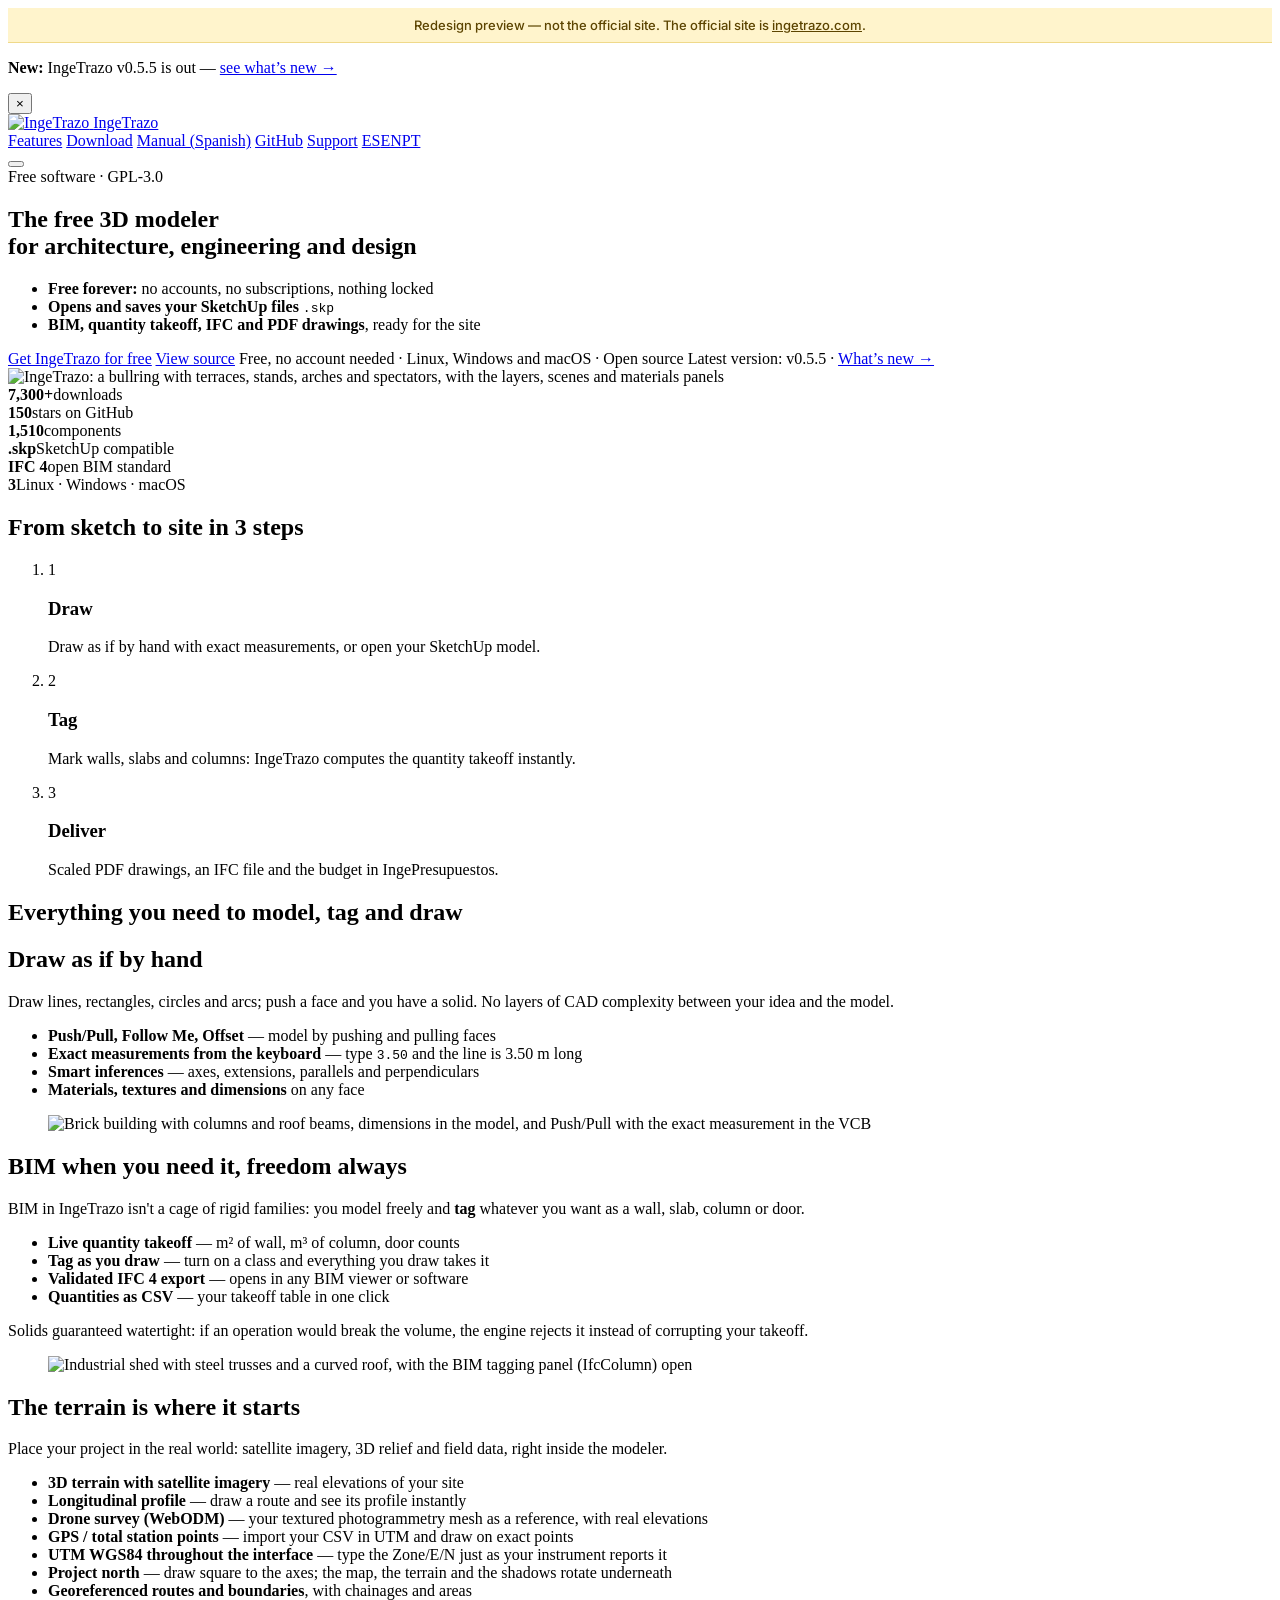
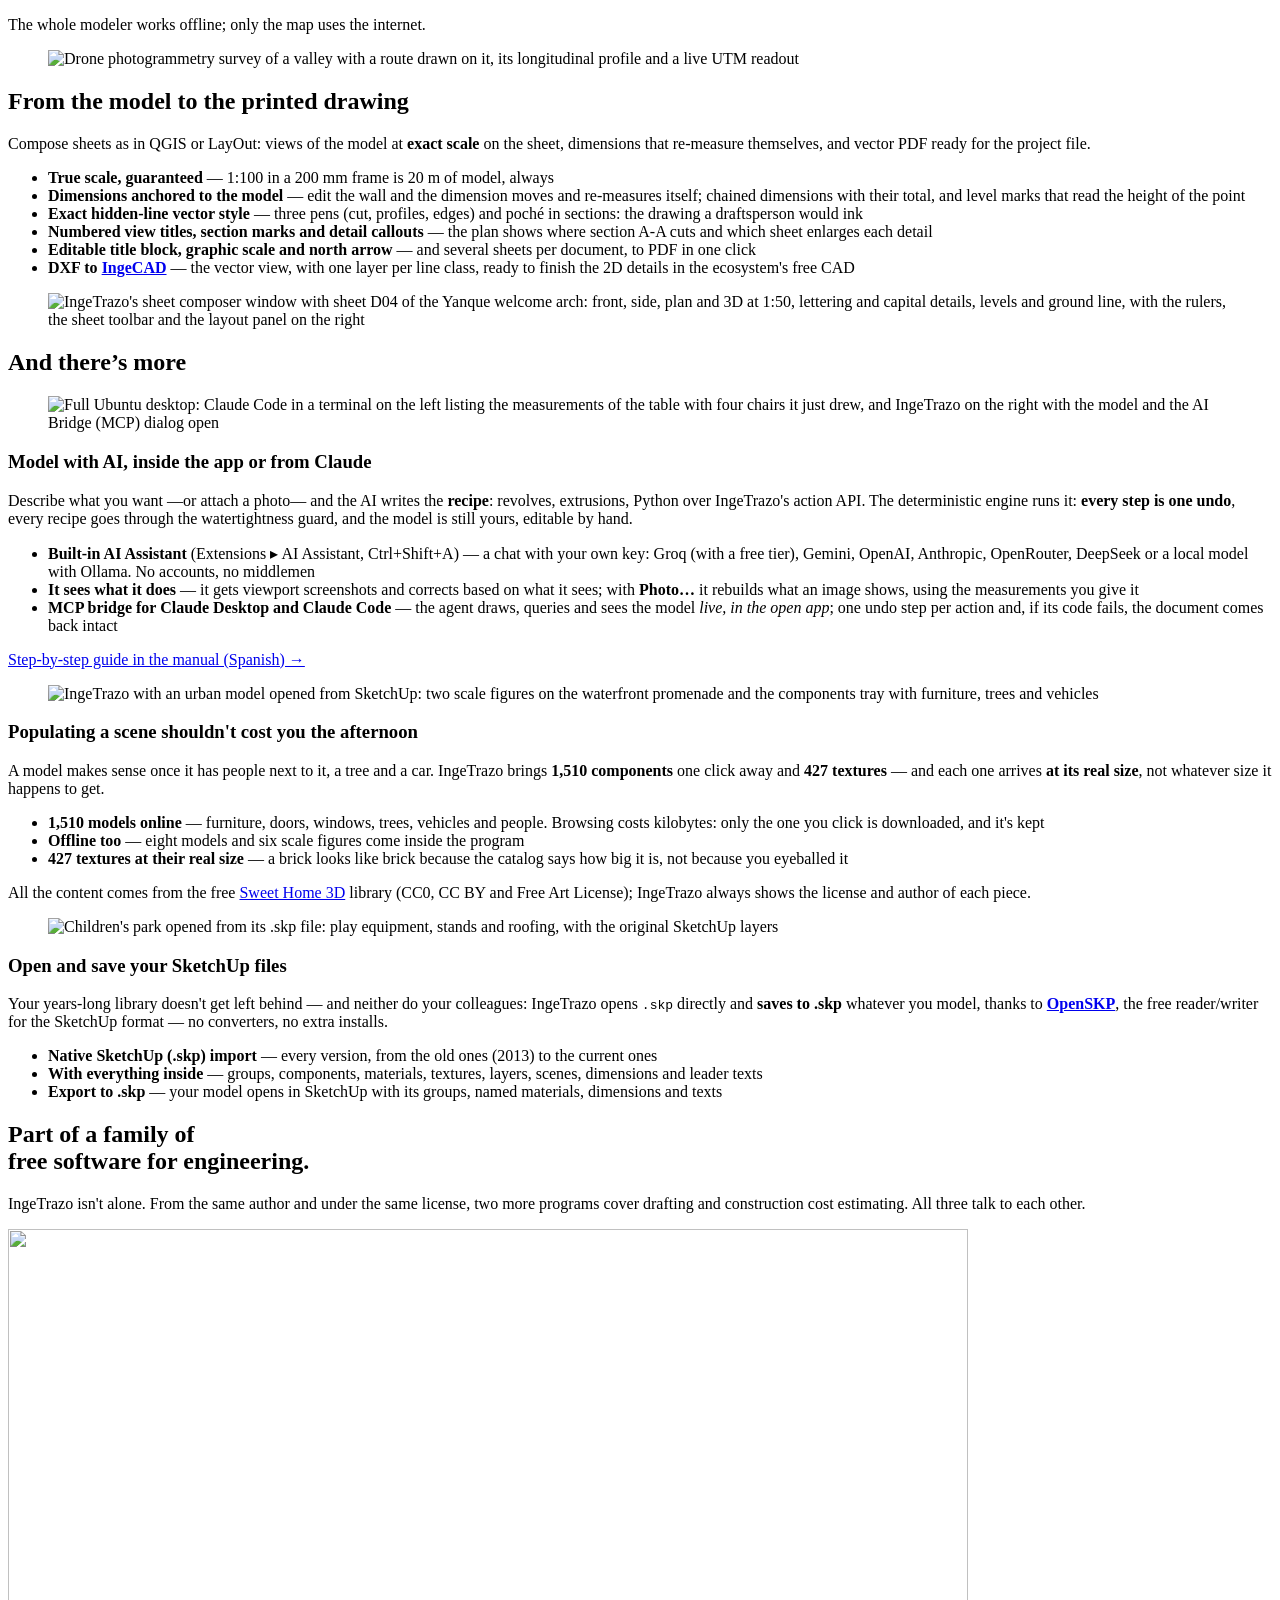
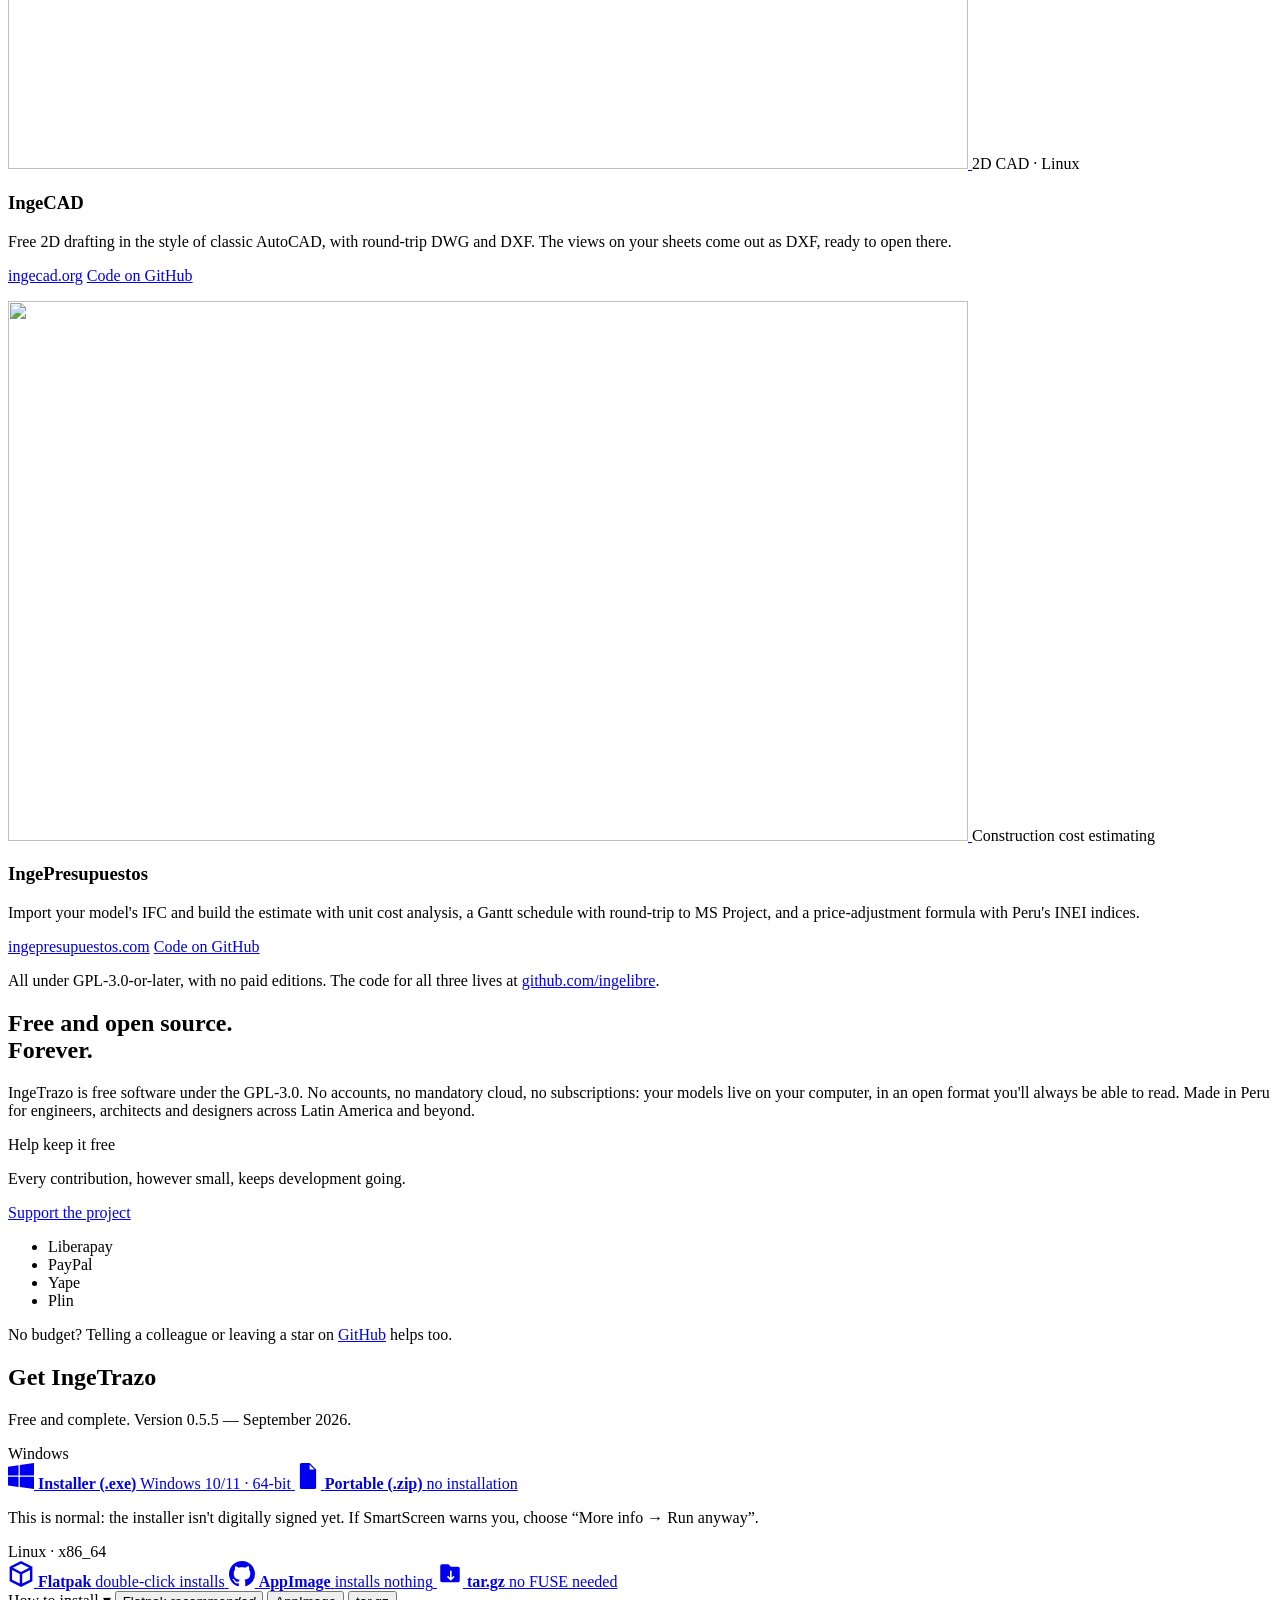
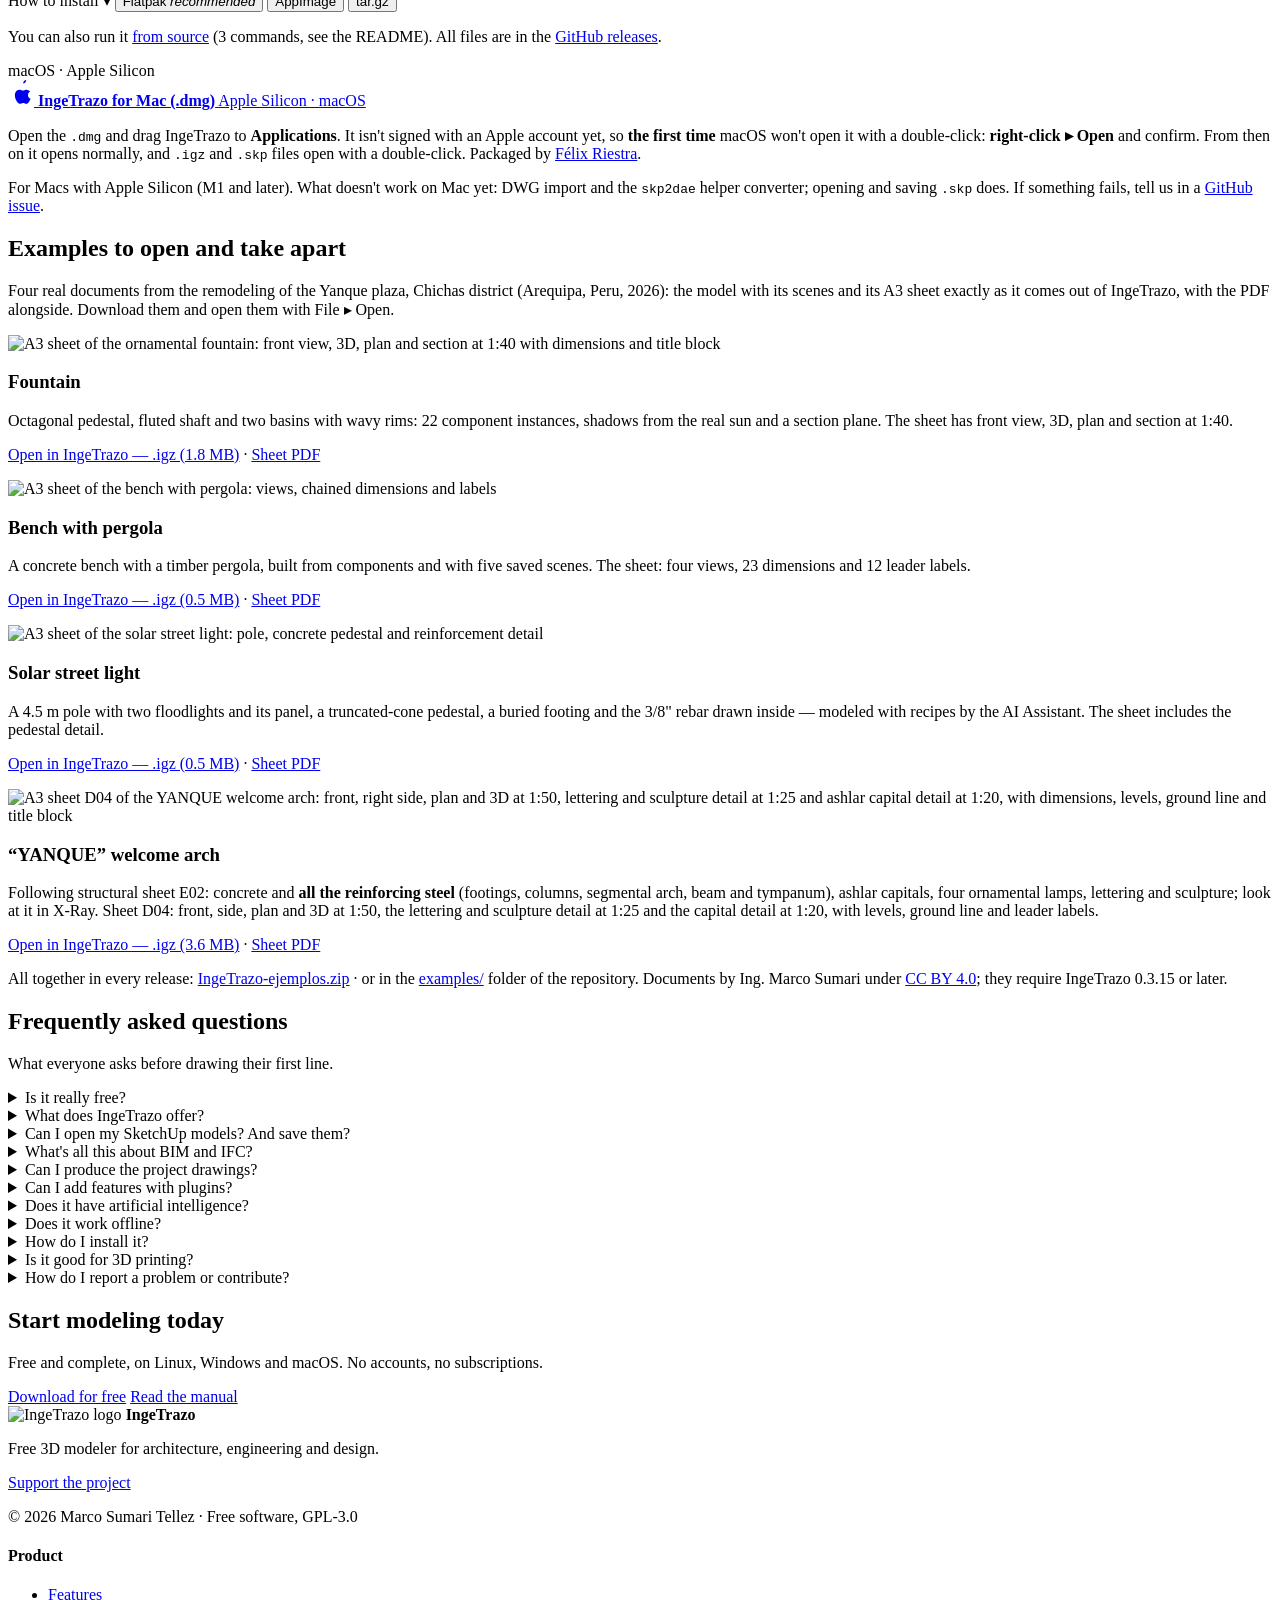
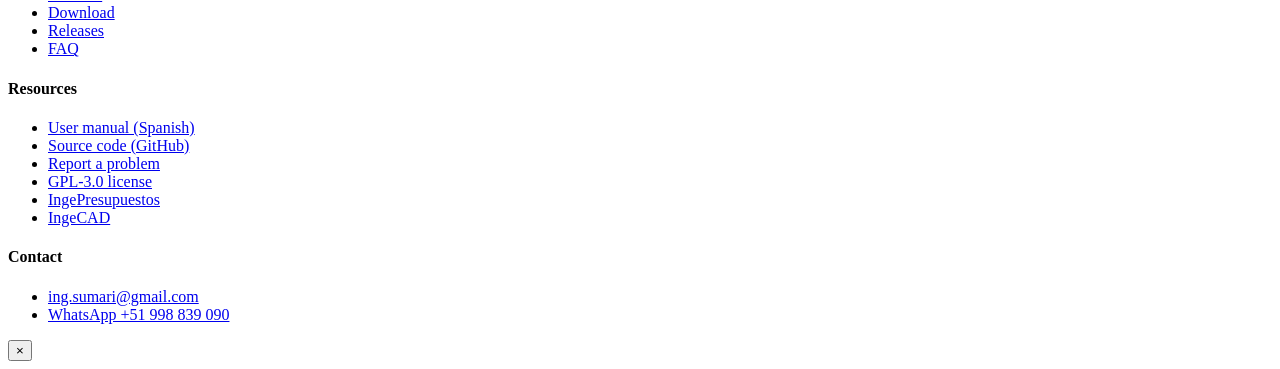
==== commit e928a200: "web: describe IngeTrazo on its own terms Co-Authored-By: Claude Opus 5.5 <noreply@anthropic.com>" ====
--- a/en/index.html
+++ b/en/index.html
@@ -8,7 +8,7 @@
 
   <title>IngeTrazo · Free 3D modeler for architecture and engineering</title>
 
-  <meta name="description" content="Free 3D modeler: tag BIM, get quantity takeoffs, export IFC and PDF drawings. Linux, Windows and macOS. Open source.">
+  <meta name="description" content="Free 3D modeler: open and save .skp, tag BIM, get quantity takeoffs, export IFC and PDF drawings. Linux, Windows and macOS. Open source.">
   <meta name="keywords" content="free 3D modeler, free BIM, IFC export, quantity takeoff, civil engineering software, 3D design, 3D modeling, Linux CAD, 3D terrain, longitudinal profile, open source, GPL">
   <meta name="author" content="Ing. Marco Sumari">
 
@@ -50,7 +50,7 @@
     "name": "IngeTrazo",
     "operatingSystem": "Linux, Windows, macOS",
     "applicationCategory": "DesignApplication",
-    "description": "Free 3D modeler for architecture, civil engineering and 3D design, with BIM as an optional layer: tag geometry as walls, slabs or columns, get quantities (takeoff) and export IFC 4. Includes a library of 1,510 components and 427 real-size textures with the 213 RAL Classic colors, sheet composition with drawings at exact scale and PDF export, 3D satellite terrain, drone photogrammetry surveys, longitudinal profiles, and .dae, .obj, glTF and STL formats. Open source under GPL-3.0.",
+    "description": "Free 3D modeler for architecture, civil engineering and 3D design, with BIM as an optional layer: tag geometry as walls, slabs or columns, get quantities (takeoff) and export IFC 4. Includes a library of 1,510 components and 427 real-size textures with the 213 RAL Classic colors, sheet composition with drawings at exact scale and PDF export, 3D satellite terrain, drone photogrammetry surveys, longitudinal profiles, and native SketchUp models: opens .skp files from every version and saves to .skp (also .dae, .obj, glTF, STL). Open source under GPL-3.0.",
     "url": "https://ingetrazo.com/en/",
     "softwareVersion": "0.5.5",
     "downloadUrl": "https://github.com/ingelibre/ingetrazo/releases/latest",
@@ -95,6 +95,14 @@
       },
       {
         "@type": "Question",
+        "name": "Can I open my SketchUp models? And save them?",
+        "acceptedAnswer": {
+          "@type": "Answer",
+          "text": "Yes to both, .skp directly with no converters: File ▸ Import ▸ SketchUp to open, and File ▸ Export ▸ SketchUp to save. Built on OpenSKP, the free reader/writer for the format that IngeTrazo contributes to — it reads files from every version (geometry, groups, components, materials, textures, layers, scenes, dimensions and leader texts), and what you export opens in SketchUp with its annotations included. It also imports COLLADA (.dae) and OBJ."
+        }
+      },
+      {
+        "@type": "Question",
         "name": "What's all this about BIM and IFC?",
         "acceptedAnswer": {
           "@type": "Answer",
@@ -138,7 +146,7 @@
         "name": "How do I install it?",
         "acceptedAnswer": {
           "@type": "Answer",
-          "text": "On Windows: download the installer from ingetrazo.com or from the GitHub releases, double-click and you're done. On Linux: download the Flatpak (double-click and your app store installs it, with .igz files associated), the AppImage (make it executable and open it) or, if your distro lacks FUSE, the tar.gz — extract it anywhere and run ingetrazo. On macOS (Apple Silicon): download the .dmg, drag IngeTrazo to Applications and the first time open it with right-click ▸ Open (it isn't signed with an Apple account yet). You can also run it from source with 3 commands."
+          "text": "On Windows: download the installer from ingetrazo.com or from the GitHub releases, double-click and you're done. On Linux: download the Flatpak (double-click and your app store installs it, with .igz and .skp files associated), the AppImage (make it executable and open it) or, if your distro lacks FUSE, the tar.gz — extract it anywhere and run ingetrazo. On macOS (Apple Silicon): download the .dmg, drag IngeTrazo to Applications and the first time open it with right-click ▸ Open (it isn't signed with an Apple account yet). You can also run it from source with 3 commands."
         }
       },
       {
@@ -199,6 +207,7 @@
       <h1>The <span class="grad-text">free</span> 3D modeler<br>for architecture, engineering and design</h1>
       <ul class="hero-checks">
         <li><strong>Free forever:</strong> no accounts, no subscriptions, nothing locked</li>
+        <li><strong>Opens and saves your SketchUp files</strong> <code>.skp</code></li>
         <li><strong>BIM, quantity takeoff, IFC and PDF drawings</strong>, ready for the site</li>
       </ul>
       <div class="hero-ctas">
@@ -224,7 +233,7 @@
         <div class="stat"><strong data-stat="downloads">7,300+</strong><span>downloads</span></div>
         <div class="stat"><strong data-stat="stars">150</strong><span>stars on GitHub</span></div>
         <div class="stat"><strong>1,510</strong><span>components</span></div>
-        <div class="stat"><strong>427</strong><span>textures</span></div>
+        <div class="stat"><strong>.skp</strong><span>SketchUp compatible</span></div>
         <div class="stat"><strong>IFC 4</strong><span>open BIM standard</span></div>
         <div class="stat"><strong>3</strong><span>Linux · Windows · macOS</span></div>
     </div>
@@ -235,7 +244,7 @@
     <div class="container">
       <h2>From sketch to site in 3 steps</h2>
       <ol class="steps-row">
-        <li class="step"><span class="step-n">1</span><h3>Draw</h3><p>Draw as if by hand with exact measurements.</p></li>
+        <li class="step"><span class="step-n">1</span><h3>Draw</h3><p>Draw as if by hand with exact measurements, or open your SketchUp model.</p></li>
         <li class="step"><span class="step-n">2</span><h3>Tag</h3><p>Mark walls, slabs and columns: IngeTrazo computes the quantity takeoff instantly.</p></li>
         <li class="step"><span class="step-n">3</span><h3>Deliver</h3><p>Scaled PDF drawings, an IFC file and the budget in IngePresupuestos.</p></li>
       </ol>
@@ -342,7 +351,7 @@
       </div>
     </section>
 
-    <!-- ── Y además: IA y componentes ── -->
+    <!-- ── Y además: IA, componentes y .skp ── -->
     <section class="feat more reveal">
       <div class="container">
         <h2 class="more-title">And there’s more</h2>
@@ -371,8 +380,8 @@
           <img class="zoomable" src="/ingetrazo-web/images/screenshots/componentes.webp"
                srcset="/ingetrazo-web/images/screenshots/componentes-480.webp 480w, /ingetrazo-web/images/screenshots/componentes-960.webp 960w, /ingetrazo-web/images/screenshots/componentes.webp 1600w"
                sizes="(max-width: 960px) min(640px, calc(100vw - 40px)), 380px"
-               data-caption="An urban model with its textures and two figures placed, with the components tray on the right."
-               alt="IngeTrazo with an urban model: two scale figures on the waterfront promenade and the components tray with furniture, trees and vehicles" width="1600" height="1005" loading="lazy">
+               data-caption="A SketchUp model opened with its textures and two figures placed, with the components tray on the right."
+               alt="IngeTrazo with an urban model opened from SketchUp: two scale figures on the waterfront promenade and the components tray with furniture, trees and vehicles" width="1600" height="1005" loading="lazy">
         </figure>
           <div class="more-body">
             <h3>Populating a scene shouldn't cost you the afternoon</h3>
@@ -383,6 +392,24 @@
               <li><strong>427 textures at their real size</strong> — a brick looks like brick because the catalog says how big it is, not because you eyeballed it</li>
             </ul>
             <p class="feat-muted">All the content comes from the free <a href="https://www.sweethome3d.com" target="_blank" rel="noopener">Sweet Home 3D</a> library (CC0, CC BY and Free Art License); IngeTrazo always shows the license and author of each piece.</p>
+          </div>
+        </article>
+        <article class="more-card">
+          <figure class="more-img">
+          <img class="zoomable" src="/ingetrazo-web/images/screenshots/import-sketchup.webp"
+               srcset="/ingetrazo-web/images/screenshots/import-sketchup-480.webp 480w, /ingetrazo-web/images/screenshots/import-sketchup-960.webp 960w, /ingetrazo-web/images/screenshots/import-sketchup.webp 1600w"
+               sizes="(max-width: 960px) min(640px, calc(100vw - 40px)), 380px"
+               data-caption="A real park opened from its .skp — play equipment, stands and roofing, with its original layers. IngeTrazo contributes code to OpenSKP: every file it opens here improves the free reader for everyone."
+               alt="Children's park opened from its .skp file: play equipment, stands and roofing, with the original SketchUp layers" width="1600" height="1005" loading="lazy">
+        </figure>
+          <div class="more-body">
+            <h3>Open and save your SketchUp files</h3>
+            <p>Your years-long library doesn't get left behind — and neither do your colleagues: IngeTrazo opens <code>.skp</code> directly and <strong>saves to .skp</strong> whatever you model, thanks to <a href="https://github.com/iamahsanmehmood/openskp" target="_blank" rel="noopener"><strong>OpenSKP</strong></a>, the free reader/writer for the SketchUp format — no converters, no extra installs.</p>
+            <ul class="feat-list">
+              <li><strong>Native SketchUp (.skp) import</strong> — every version, from the old ones (2013) to the current ones</li>
+              <li><strong>With everything inside</strong> — groups, components, materials, textures, layers, scenes, dimensions and leader texts</li>
+              <li><strong>Export to .skp</strong> — your model opens in SketchUp with its groups, named materials, dimensions and texts</li>
+            </ul>
           </div>
         </article>
         </div>
@@ -405,7 +432,7 @@
           </a>
           <span class="fam-tag">2D CAD · Linux</span>
           <h3>IngeCAD</h3>
-          <p>Free 2D drafting, with round-trip DWG and DXF. The views on your sheets come out as DXF, ready to open in any CAD program.</p>
+          <p>Free 2D drafting in the style of classic AutoCAD, with round-trip DWG and DXF. The views on your sheets come out as DXF, ready to open there.</p>
           <p class="fam-links">
             <a href="https://ingecad.org" target="_blank" rel="noopener">ingecad.org</a>
             <a href="https://github.com/ingelibre/ingecad" target="_blank" rel="noopener">Code on GitHub</a>
@@ -501,7 +528,7 @@
             </div>
 
             <div class="dl-panel" role="tabpanel" data-panel="flatpak" hidden>
-              <p>Install it from our repository and <code>flatpak update</code> will bring you every new version. It lands in your applications menu, with <code>.igz</code> files associated.</p>
+              <p>Install it from our repository and <code>flatpak update</code> will bring you every new version. It lands in your applications menu, with <code>.igz</code> and <code>.skp</code> files associated.</p>
               <div class="dl-code" id="dl-code-flatpak">
                 <code>flatpak remote-add --user --if-not-exists ingetrazo https://ingetrazo.com/ingetrazo.flatpakrepo
 flatpak install --user ingetrazo com.ingetrazo.IngeTrazo
@@ -528,7 +555,7 @@
 IngeTrazo-0.5.5/ingetrazo</code>
                 <button class="dl-code-copy" type="button" data-copy="tar -xzf IngeTrazo-0.5.5-linux-x86_64.tar.gz && IngeTrazo-0.5.5/ingetrazo">Copy</button>
               </div>
-              <p class="dl-panel-small">It carries the same as the AppImage: Python and Qt travel inside.</p>
+              <p class="dl-panel-small">It carries the same as the AppImage: Python, Qt and the .skp reader travel inside.</p>
             </div>
 
             <p class="dl-howto-foot" hidden>All three run on Ubuntu 22.04 or later. If something fails, <code>--check</code> tells you what's missing.</p>
@@ -547,8 +574,8 @@
               <span>Apple Silicon · macOS</span>
             </a>
           </div>
-          <p class="dl-group-alt">Open the <code>.dmg</code> and drag IngeTrazo to <strong>Applications</strong>. It isn't signed with an Apple account yet, so <strong>the first time</strong> macOS won't open it with a double-click: <strong>right-click ▸ Open</strong> and confirm. From then on it opens normally, and <code>.igz</code> files open with a double-click. Packaged by <a href="https://github.com/felixriestra" target="_blank" rel="noopener">Félix Riestra</a>.</p>
-          <p class="dl-group-alt">For Macs with Apple Silicon (M1 and later). What doesn't work on Mac yet: DWG import. If something fails, tell us in a <a href="https://github.com/ingelibre/ingetrazo/issues" target="_blank" rel="noopener">GitHub issue</a>.</p>
+          <p class="dl-group-alt">Open the <code>.dmg</code> and drag IngeTrazo to <strong>Applications</strong>. It isn't signed with an Apple account yet, so <strong>the first time</strong> macOS won't open it with a double-click: <strong>right-click ▸ Open</strong> and confirm. From then on it opens normally, and <code>.igz</code> and <code>.skp</code> files open with a double-click. Packaged by <a href="https://github.com/felixriestra" target="_blank" rel="noopener">Félix Riestra</a>.</p>
+          <p class="dl-group-alt">For Macs with Apple Silicon (M1 and later). What doesn't work on Mac yet: DWG import and the <code>skp2dae</code> helper converter; opening and saving <code>.skp</code> does. If something fails, tell us in a <a href="https://github.com/ingelibre/ingetrazo/issues" target="_blank" rel="noopener">GitHub issue</a>.</p>
         </div>
       </div>
     </div>
@@ -616,6 +643,10 @@
           <p>Drawing is direct (push/pull, inferences, exact measurements typed on the keyboard), and IngeTrazo is free, runs <strong>natively on Linux</strong>, guarantees <strong>watertight solids</strong> fit for quantity takeoff, and adds the BIM layer: tag the geometry and get quantities and IFC.</p>
         </details>
         <details class="faq-item">
+          <summary>Can I open my SketchUp models? And save them?</summary>
+          <p>Yes to both, <strong>.skp directly with no converters</strong>: File ▸ Import ▸ SketchUp to open, and File ▸ Export ▸ SketchUp to save. Built on <a href="https://github.com/iamahsanmehmood/openskp" target="_blank" rel="noopener"><strong>OpenSKP</strong></a>, the free reader/writer for the format that IngeTrazo contributes to — it reads files from <strong>every version</strong> (geometry, groups, components, materials, textures, layers, scenes, dimensions and leader texts), and what you export opens in SketchUp with its annotations included. It also imports <strong>COLLADA (.dae)</strong> and <strong>OBJ</strong>.</p>
+        </details>
+        <details class="faq-item">
           <summary>What's all this about BIM and IFC?</summary>
           <p>BIM means giving the model <strong>meaning</strong>: this solid IS a wall, this face IS a door. With that, IngeTrazo calculates construction quantities (m², m³, units) and exports them to <strong>IFC</strong>, the standard format that cost-estimating software understands — including IngePresupuestos.</p>
         </details>
@@ -637,7 +668,7 @@
         </details>
         <details class="faq-item">
           <summary>How do I install it?</summary>
-          <p>On <strong>Windows</strong>: download the installer from the Download section, double-click and you're done (it associates .igz files). On <strong>Linux</strong>: download the <strong>Flatpak</strong> (double-click and GNOME Software / KDE Discover installs it, with .igz files associated), the <strong>AppImage</strong> (make it executable and open it) or, if your distro lacks FUSE, the <strong>tar.gz</strong>: extract it anywhere and run <code>ingetrazo</code>. If something doesn't work, <code>--check</code> tells you what's missing. On <strong>macOS</strong> (Apple Silicon): download the <strong>.dmg</strong> from <a href="#mac">Download ▸ macOS</a>, drag IngeTrazo to Applications and the first time open it with right-click ▸ Open (it isn't signed with an Apple account yet). You can also run it from source with 3 commands.</p>
+          <p>On <strong>Windows</strong>: download the installer from the Download section, double-click and you're done (it associates .igz files). On <strong>Linux</strong>: download the <strong>Flatpak</strong> (double-click and GNOME Software / KDE Discover installs it, with .igz and .skp files associated), the <strong>AppImage</strong> (make it executable and open it) or, if your distro lacks FUSE, the <strong>tar.gz</strong>: extract it anywhere and run <code>ingetrazo</code>. If something doesn't work, <code>--check</code> tells you what's missing. On <strong>macOS</strong> (Apple Silicon): download the <strong>.dmg</strong> from <a href="#mac">Download ▸ macOS</a>, drag IngeTrazo to Applications and the first time open it with right-click ▸ Open (it isn't signed with an Apple account yet). You can also run it from source with 3 commands.</p>
         </details>
         <details class="faq-item">
           <summary>Is it good for 3D printing?</summary>
